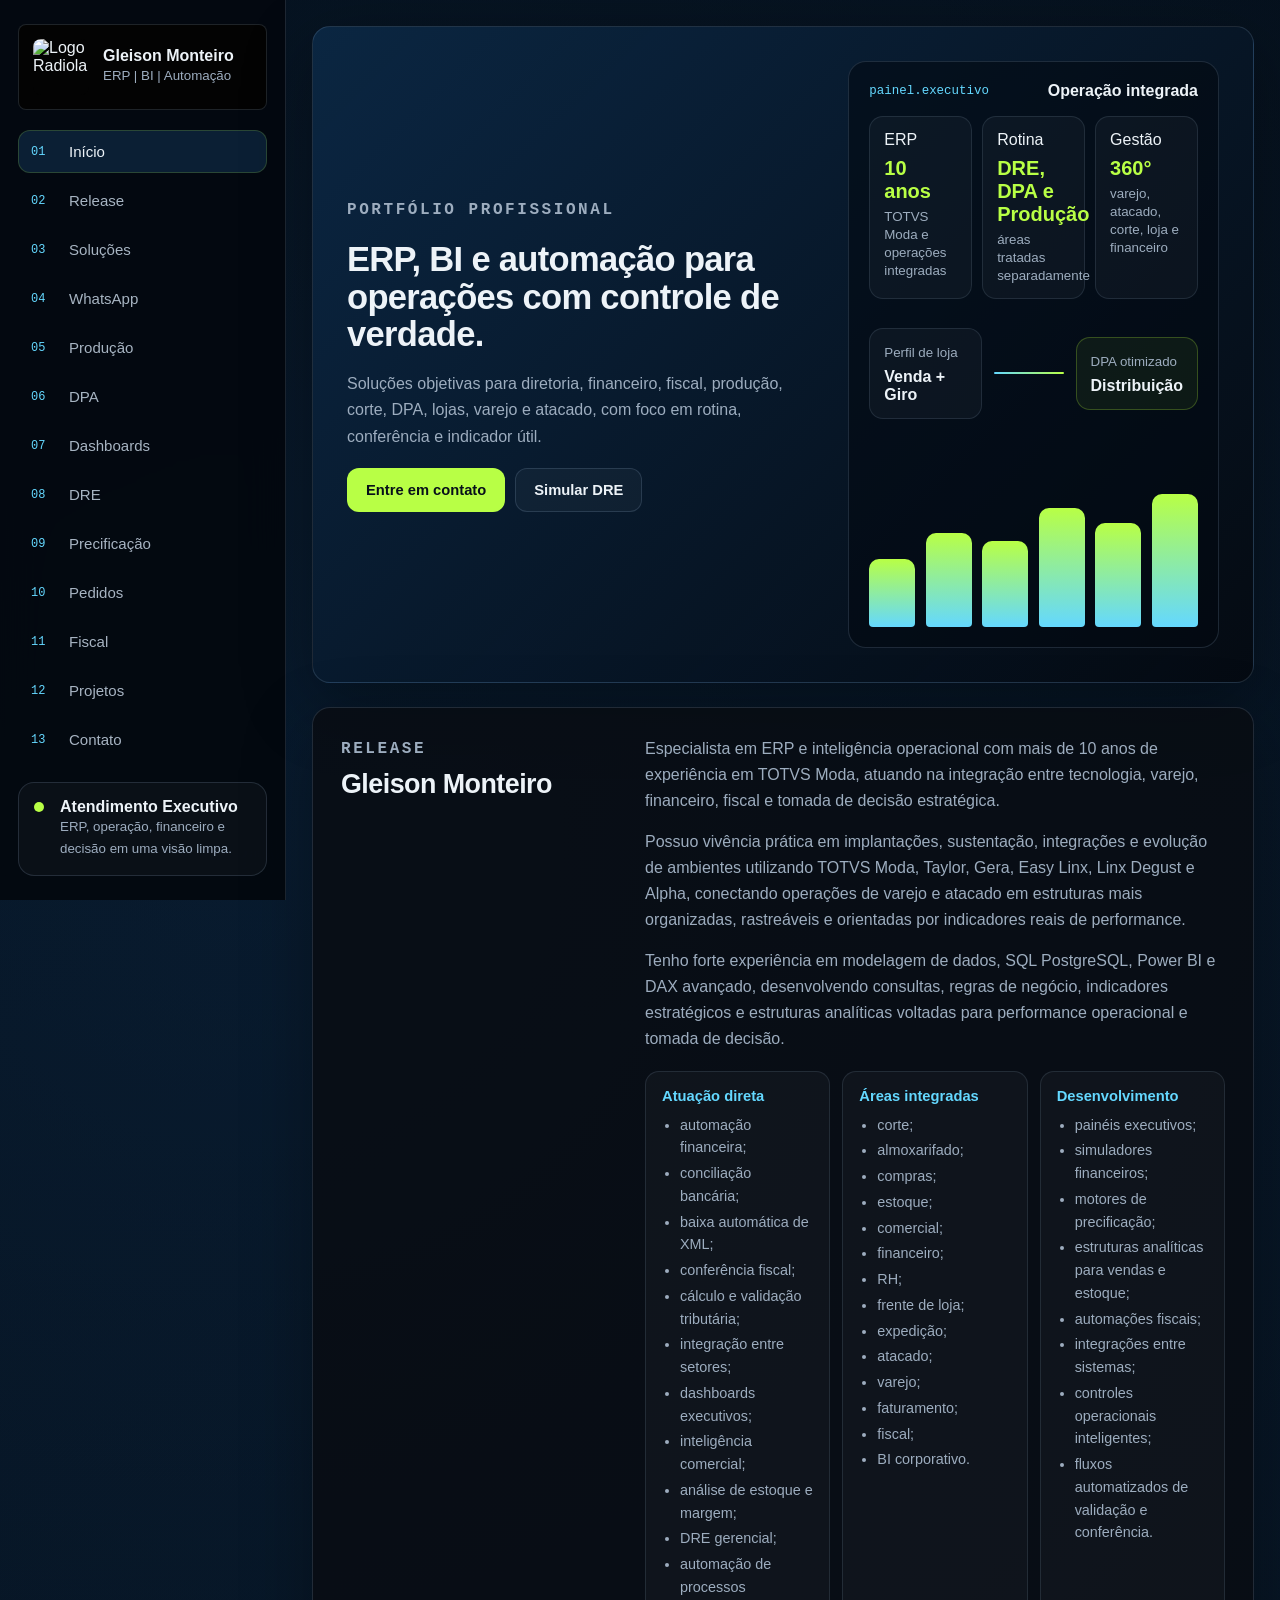
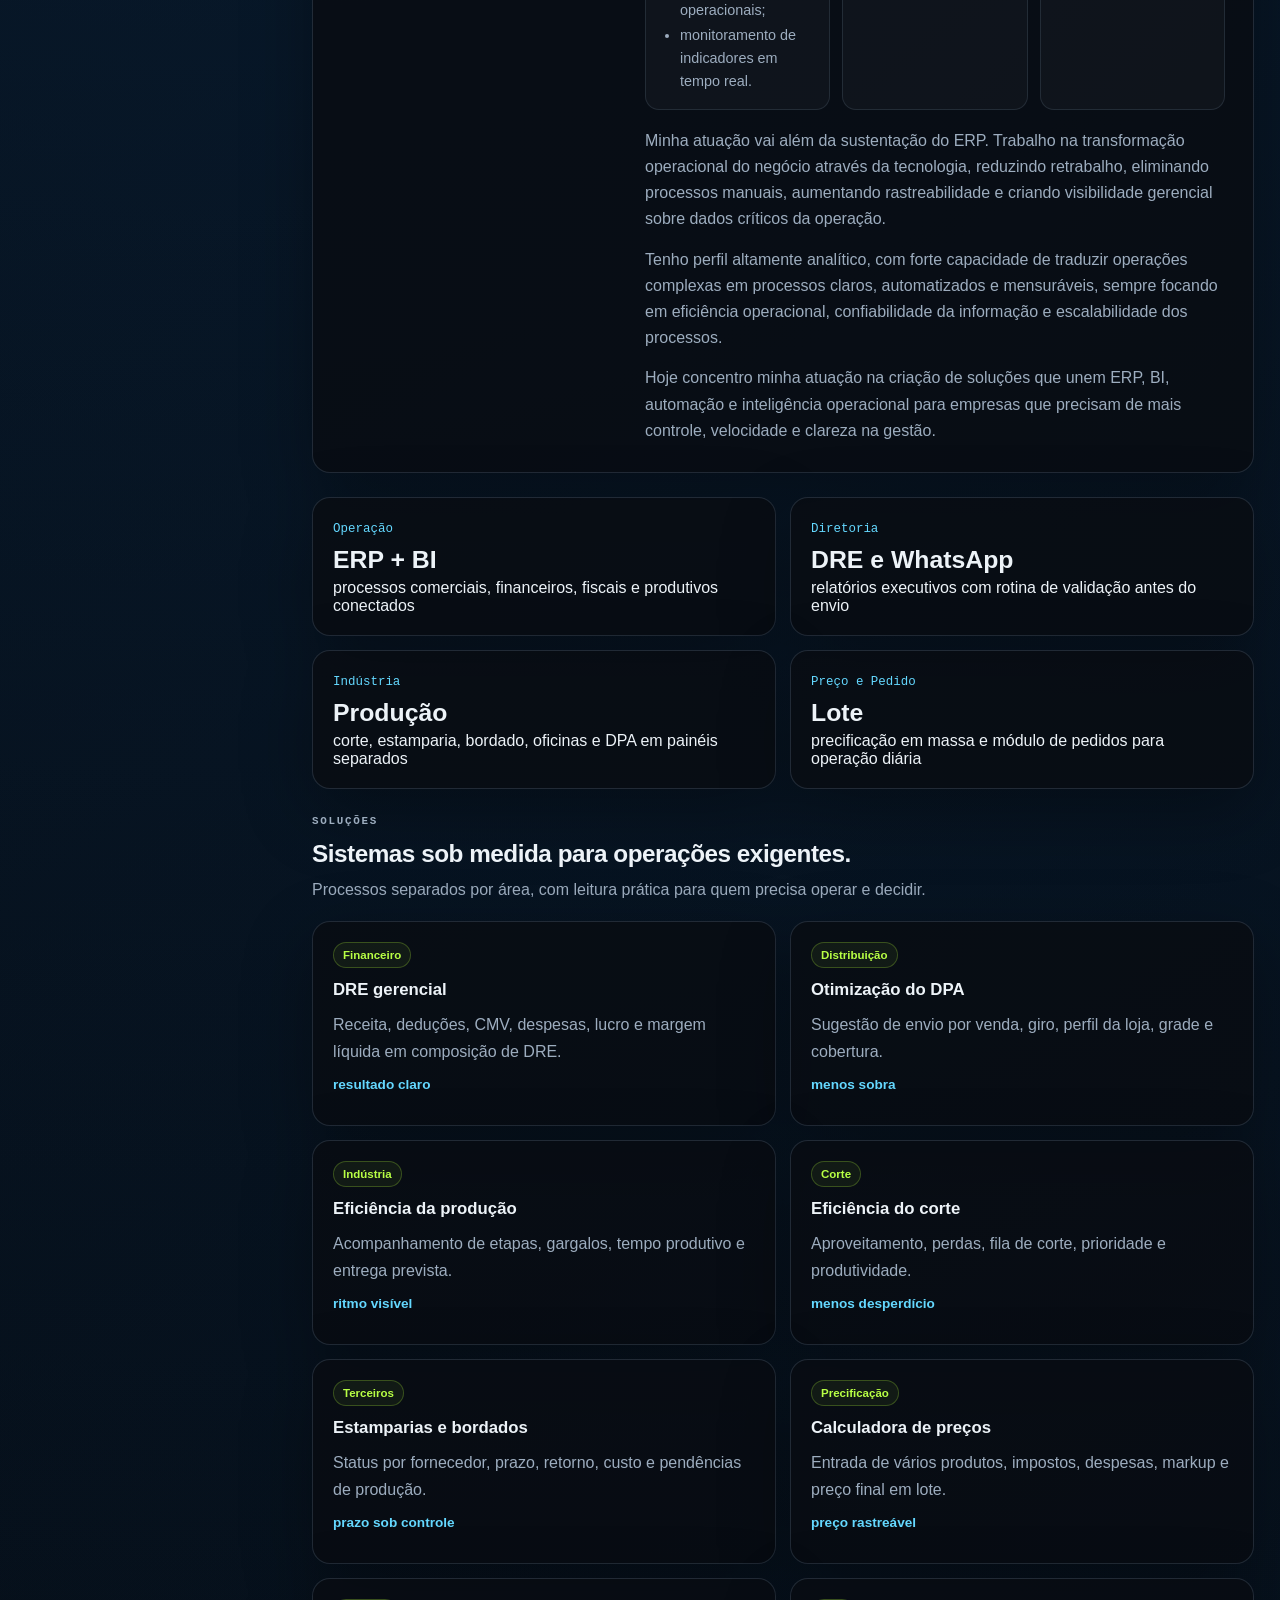
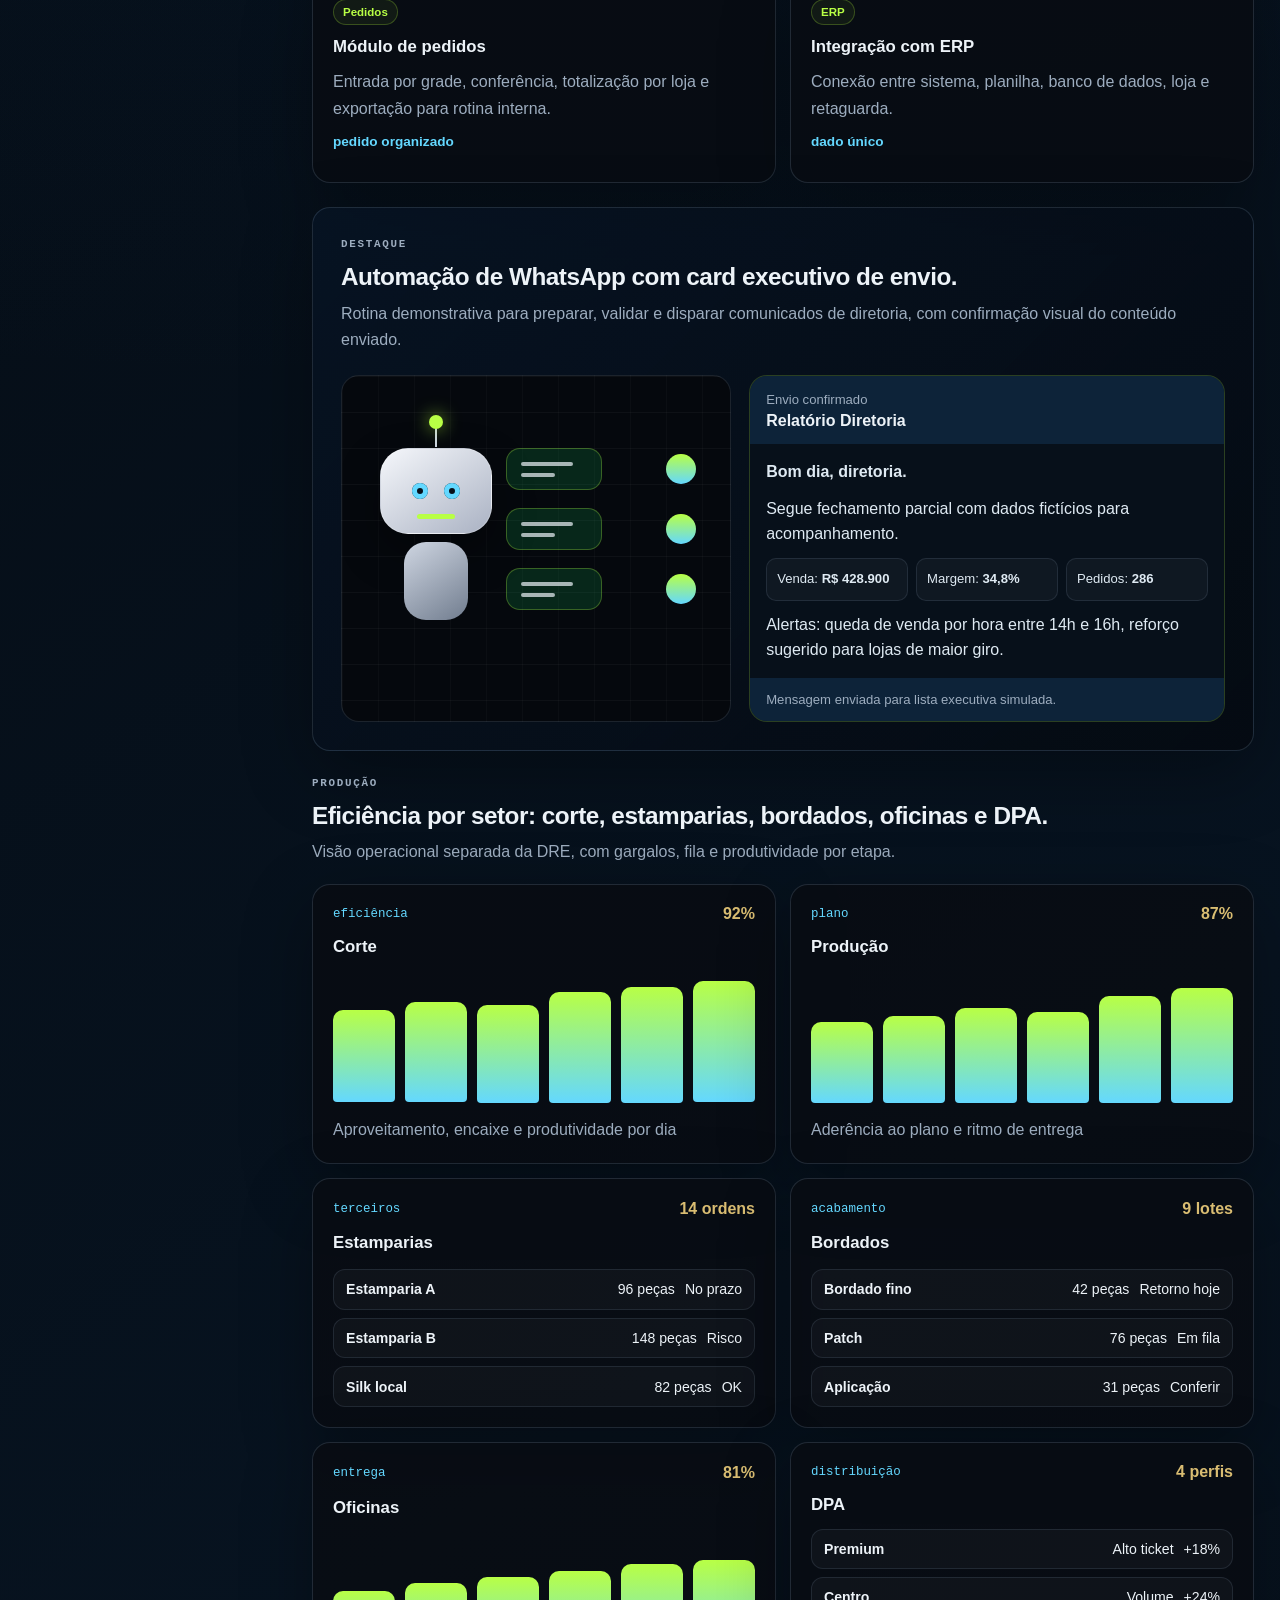
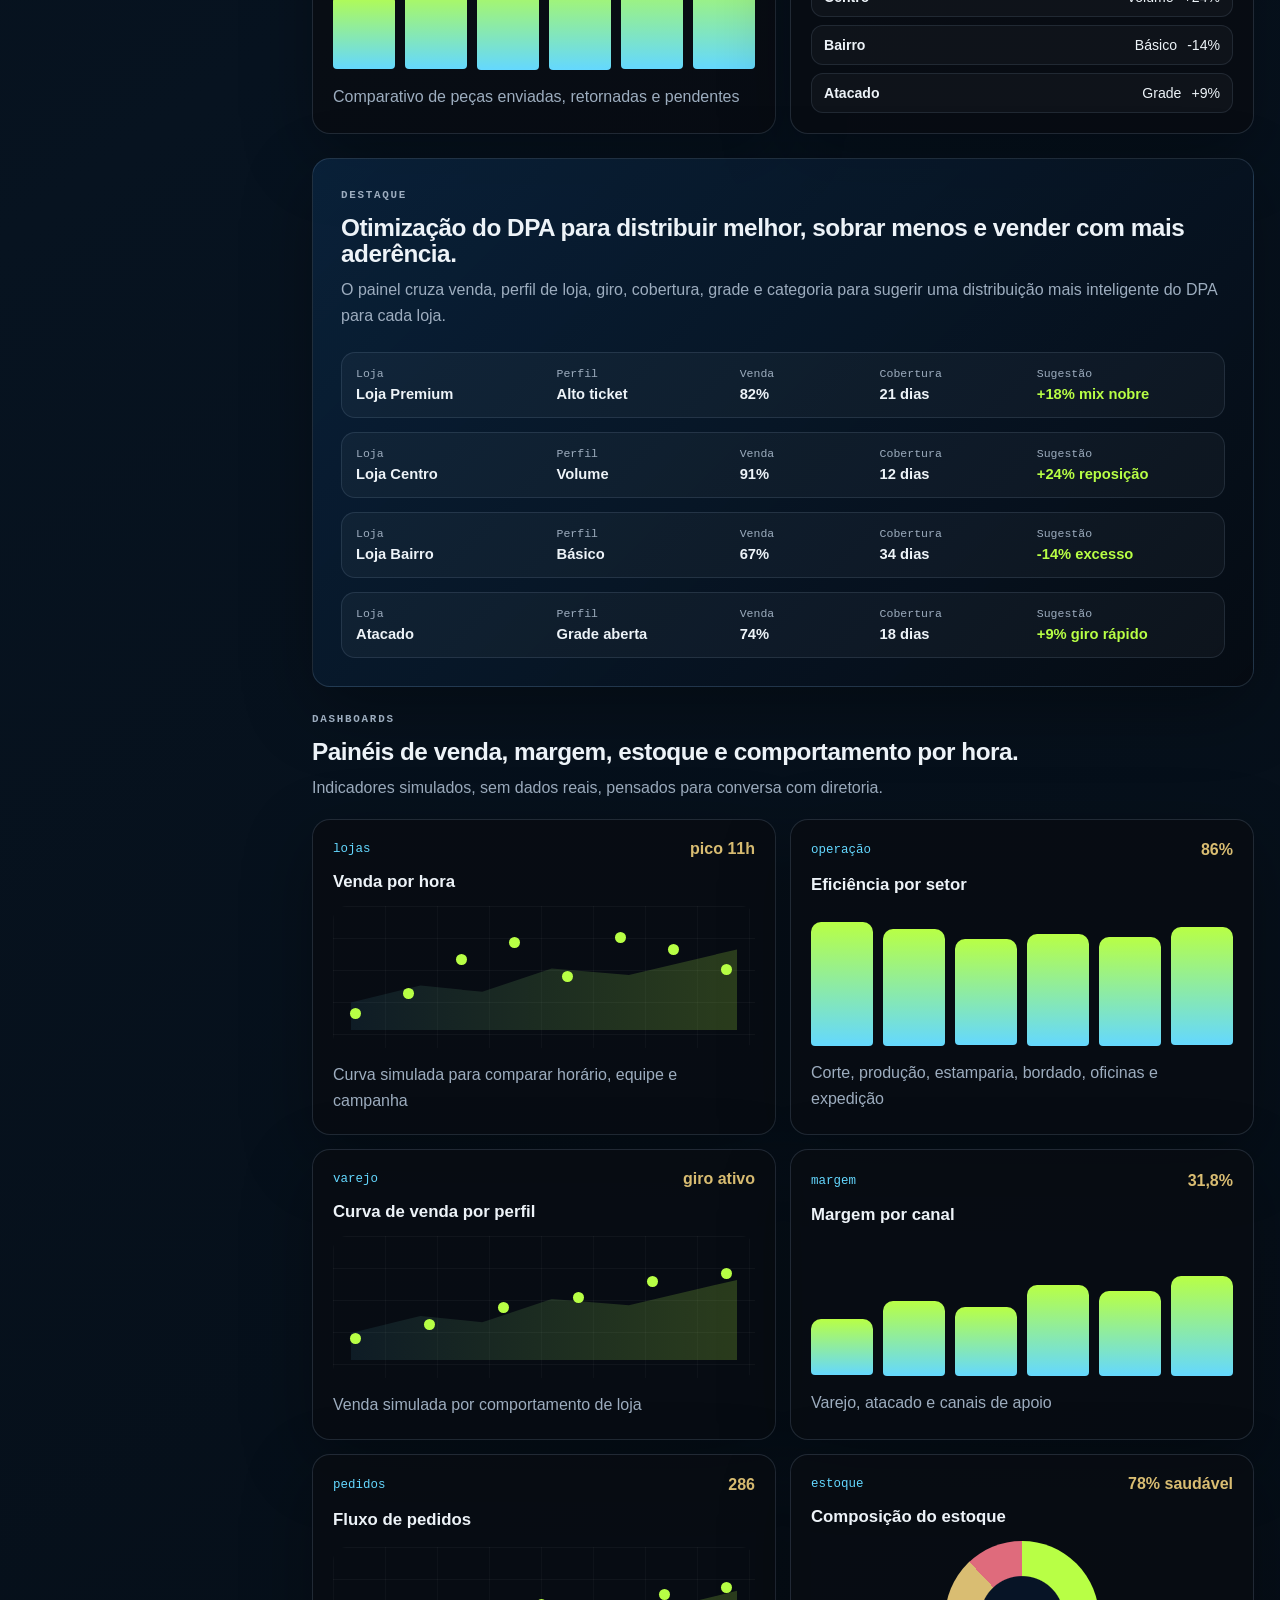
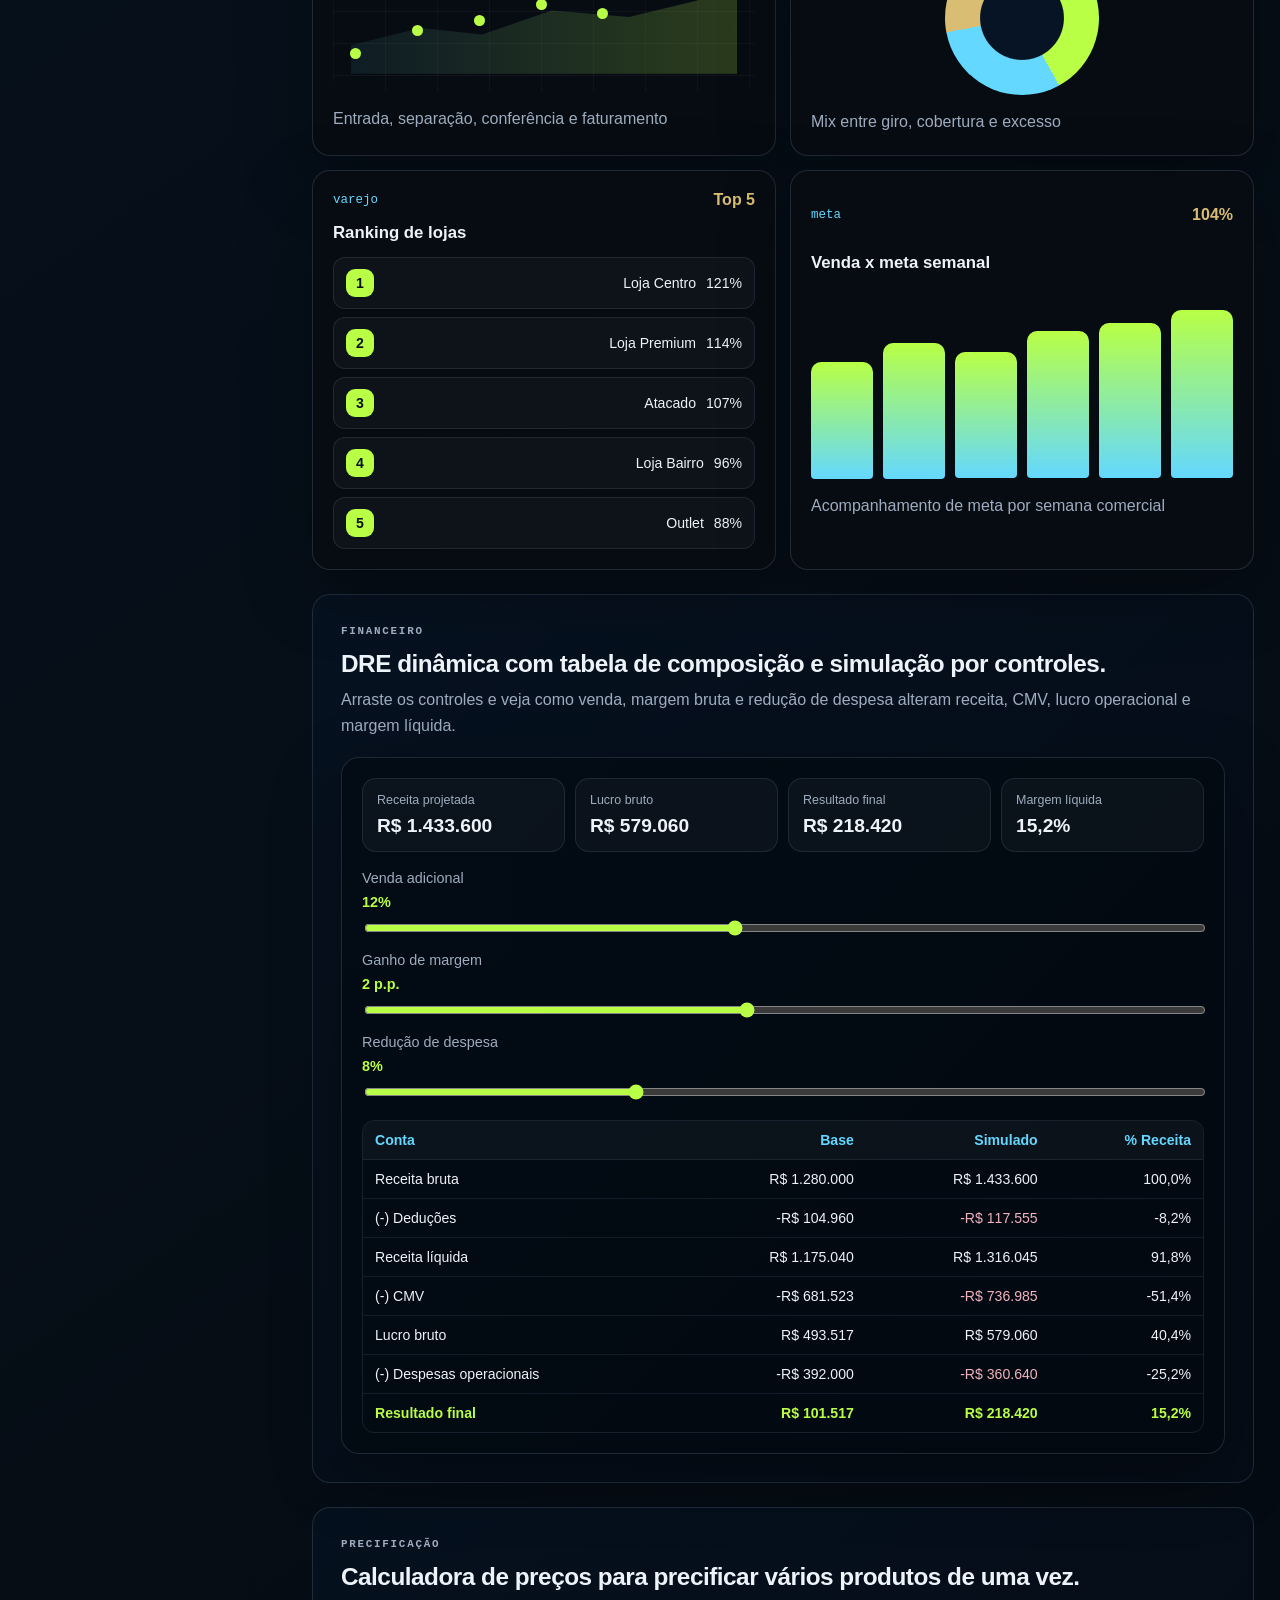
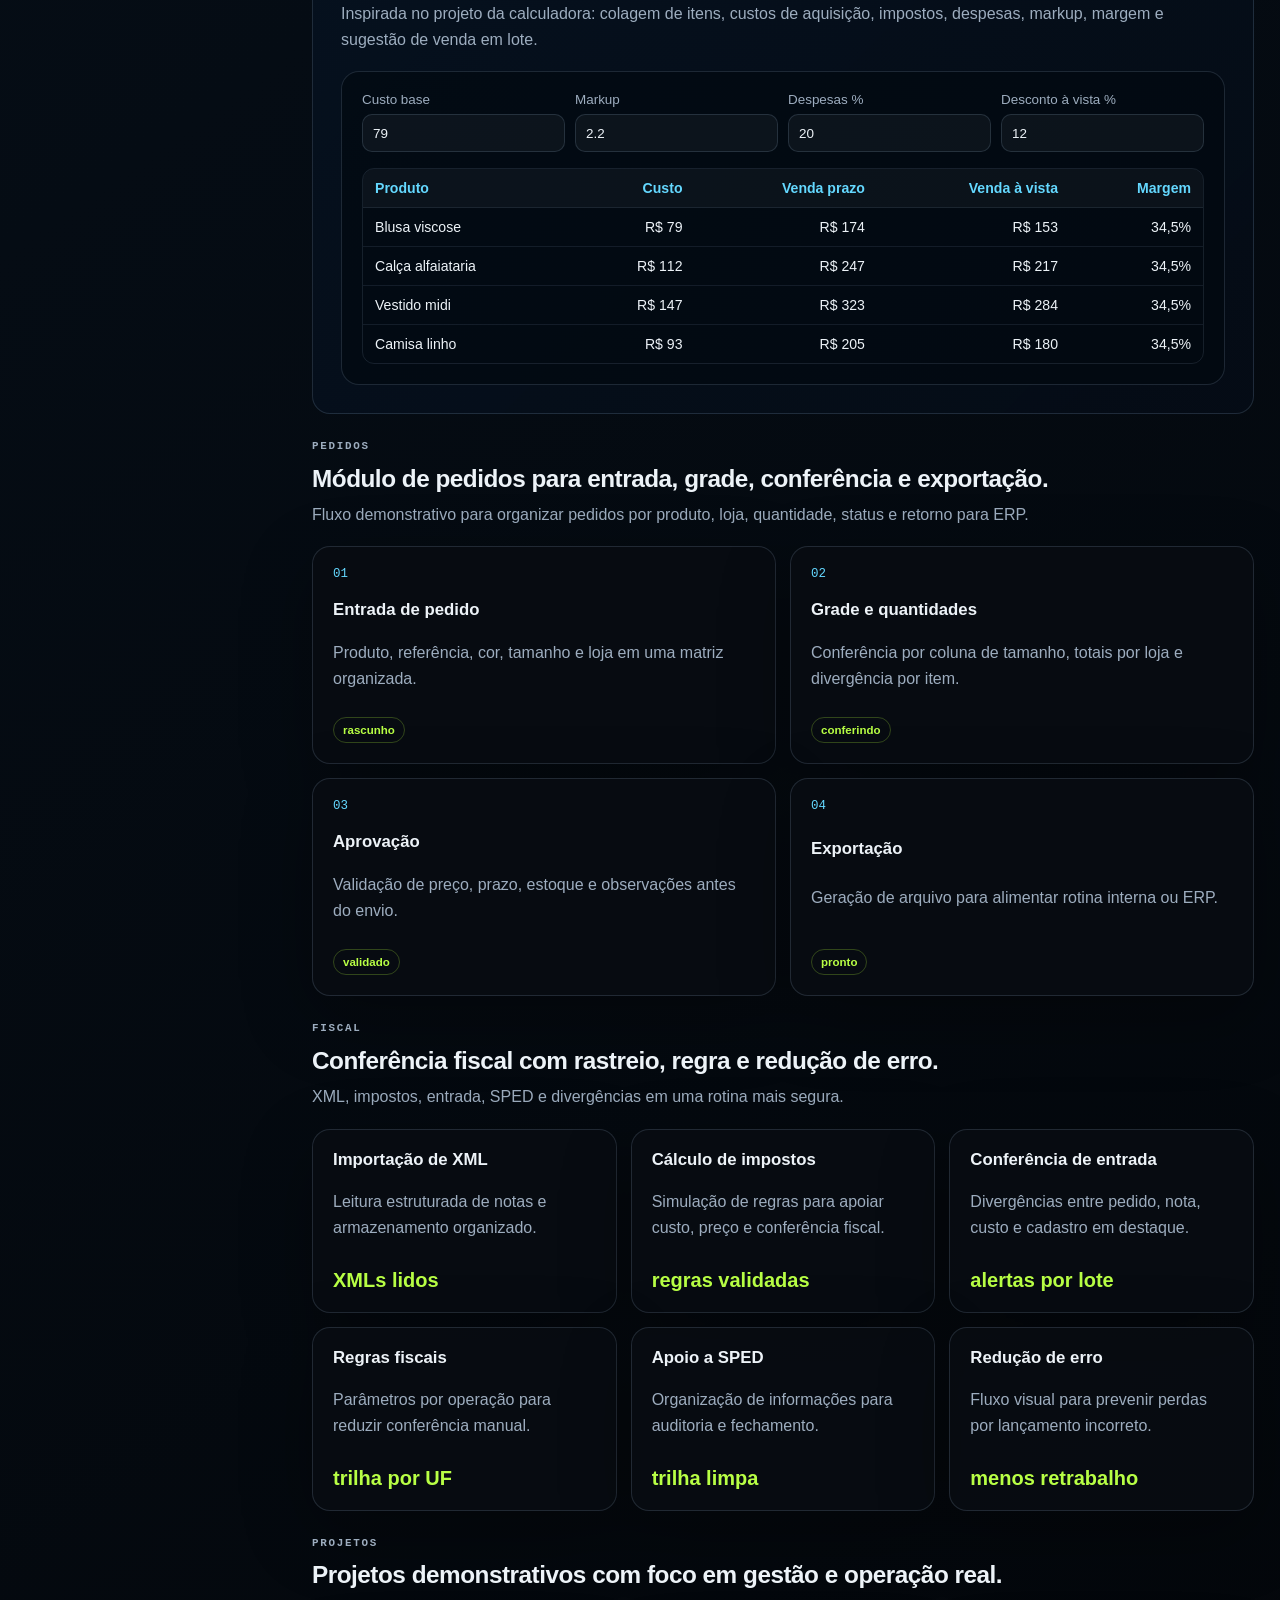
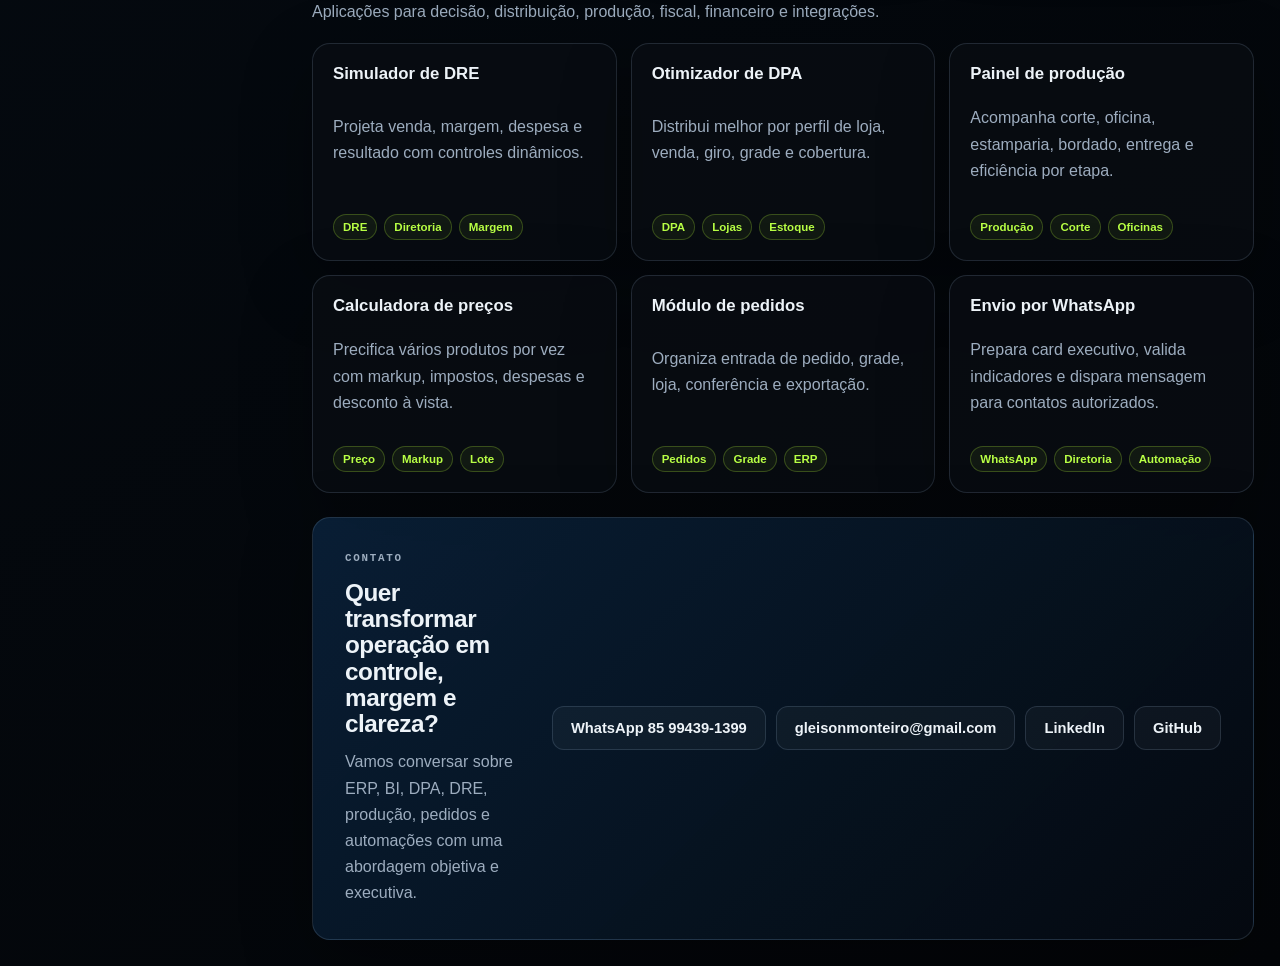
==== index.html @ 16cf8674 "Add files via upload" ====
<!DOCTYPE html>
<html lang="pt-BR">
<head>
  <meta charset="UTF-8">
  <meta name="viewport" content="width=device-width, initial-scale=1.0">
  <title>Gleison Monteiro | ERP, BI e Automação Executiva</title>
  <meta name="description" content="Portfólio profissional de Gleison Monteiro com ERP, BI, DRE, DPA, produção, financeiro, fiscal e automações.">
  <link rel="stylesheet" href="./styles.css">
</head>
<body>
  <div class="noise-layer" aria-hidden="true"></div>
  <div class="mobile-topbar">
    <span class="mobile-brand"><img src="./assets/logo-radiola.png" alt="Logo Radiola"><strong>Gleison Monteiro</strong></span>
    <button class="icon-button" type="button" data-menu-toggle aria-label="Abrir menu">Menu</button>
  </div>

  <div class="portfolio-shell">
    <aside class="sidebar" id="sidebar">
      <a class="brand" href="#inicio" aria-label="Voltar ao início">
        <img class="brand-logo" src="./assets/logo-radiola.png" alt="Logo Radiola">
        <span>
          <strong>Gleison Monteiro</strong>
          <small>ERP | BI | Automação</small>
        </span>
      </a>

      <nav class="side-nav" aria-label="Navegação principal">
        <a class="nav-link is-active" href="#inicio"><span>01</span>Início</a>
        <a class="nav-link" href="#release"><span>02</span>Release</a>
        <a class="nav-link" href="#solucoes"><span>03</span>Soluções</a>
        <a class="nav-link" href="#whatsapp"><span>04</span>WhatsApp</a>
        <a class="nav-link" href="#producao"><span>05</span>Produção</a>
        <a class="nav-link" href="#dpa"><span>06</span>DPA</a>
        <a class="nav-link" href="#dashboards"><span>07</span>Dashboards</a>
        <a class="nav-link" href="#financeiro"><span>08</span>DRE</a>
        <a class="nav-link" href="#precificacao"><span>09</span>Precificação</a>
        <a class="nav-link" href="#pedidos"><span>10</span>Pedidos</a>
        <a class="nav-link" href="#fiscal"><span>11</span>Fiscal</a>
        <a class="nav-link" href="#projetos"><span>12</span>Projetos</a>
        <a class="nav-link" href="#contato"><span>13</span>Contato</a>
      </nav>

      <div class="sidebar-status">
        <span class="pulse-dot"></span>
        <div>
          <strong>Atendimento Executivo</strong>
          <small>ERP, operação, financeiro e decisão em uma visão limpa.</small>
        </div>
      </div>
    </aside>

    <main class="main-content">
      <section id="inicio" class="hero-section section-panel">
        <div class="hero-copy reveal">
          <p class="eyebrow">Portfólio profissional</p>
          <h1>ERP, BI e automação para operações com controle de verdade.</h1>
          <p>
            Soluções objetivas para diretoria, financeiro, fiscal, produção, corte, DPA,
            lojas, varejo e atacado, com foco em rotina, conferência e indicador útil.
          </p>
          <div class="button-row">
            <a class="primary-button" data-contact-link="whatsapp" href="#">Entre em contato</a>
            <a class="secondary-button" href="#financeiro">Simular DRE</a>
          </div>
        </div>

        <div class="hero-dashboard reveal" aria-label="Painel demonstrativo executivo">
          <div class="dashboard-top">
            <span>painel.executivo</span>
            <strong>Operação integrada</strong>
          </div>
          <div class="hero-kpis" id="heroKpis"></div>
          <div class="allocation-visual">
            <div class="allocation-card">
              <small>Perfil de loja</small>
              <strong>Venda + Giro</strong>
            </div>
            <div class="allocation-line"></div>
            <div class="allocation-card accent">
              <small>DPA otimizado</small>
              <strong>Distribuição</strong>
            </div>
          </div>
          <div class="hero-chart refined">
            <span style="--h:38%"></span>
            <span style="--h:52%"></span>
            <span style="--h:48%"></span>
            <span style="--h:66%"></span>
            <span style="--h:58%"></span>
            <span style="--h:74%"></span>
          </div>
        </div>
      </section>

      <section id="release" class="release-section section-panel reveal">
        <div>
          <p class="eyebrow">Release</p>
          <h2>Gleison Monteiro</h2>
        </div>
        <div class="release-copy">
          <p>
            Especialista em ERP e inteligência operacional com mais de 10 anos de experiência em TOTVS Moda,
            atuando na integração entre tecnologia, varejo, financeiro, fiscal e tomada de decisão estratégica.
          </p>
          <p>
            Possuo vivência prática em implantações, sustentação, integrações e evolução de ambientes utilizando
            TOTVS Moda, Taylor, Gera, Easy Linx, Linx Degust e Alpha, conectando operações de varejo e atacado em
            estruturas mais organizadas, rastreáveis e orientadas por indicadores reais de performance.
          </p>
          <p>
            Tenho forte experiência em modelagem de dados, SQL PostgreSQL, Power BI e DAX avançado, desenvolvendo
            consultas, regras de negócio, indicadores estratégicos e estruturas analíticas voltadas para performance
            operacional e tomada de decisão.
          </p>
          <div class="release-columns">
            <div>
              <h3>Atuação direta</h3>
              <ul>
                <li>automação financeira;</li>
                <li>conciliação bancária;</li>
                <li>baixa automática de XML;</li>
                <li>conferência fiscal;</li>
                <li>cálculo e validação tributária;</li>
                <li>integração entre setores;</li>
                <li>dashboards executivos;</li>
                <li>inteligência comercial;</li>
                <li>análise de estoque e margem;</li>
                <li>DRE gerencial;</li>
                <li>automação de processos operacionais;</li>
                <li>monitoramento de indicadores em tempo real.</li>
              </ul>
            </div>
            <div>
              <h3>Áreas integradas</h3>
              <ul>
                <li>corte;</li>
                <li>almoxarifado;</li>
                <li>compras;</li>
                <li>estoque;</li>
                <li>comercial;</li>
                <li>financeiro;</li>
                <li>RH;</li>
                <li>frente de loja;</li>
                <li>expedição;</li>
                <li>atacado;</li>
                <li>varejo;</li>
                <li>faturamento;</li>
                <li>fiscal;</li>
                <li>BI corporativo.</li>
              </ul>
            </div>
            <div>
              <h3>Desenvolvimento</h3>
              <ul>
                <li>painéis executivos;</li>
                <li>simuladores financeiros;</li>
                <li>motores de precificação;</li>
                <li>estruturas analíticas para vendas e estoque;</li>
                <li>automações fiscais;</li>
                <li>integrações entre sistemas;</li>
                <li>controles operacionais inteligentes;</li>
                <li>fluxos automatizados de validação e conferência.</li>
              </ul>
            </div>
          </div>
          <p>
            Minha atuação vai além da sustentação do ERP. Trabalho na transformação operacional do negócio através da
            tecnologia, reduzindo retrabalho, eliminando processos manuais, aumentando rastreabilidade e criando
            visibilidade gerencial sobre dados críticos da operação.
          </p>
          <p>
            Tenho perfil altamente analítico, com forte capacidade de traduzir operações complexas em processos claros,
            automatizados e mensuráveis, sempre focando em eficiência operacional, confiabilidade da informação e
            escalabilidade dos processos.
          </p>
          <p>
            Hoje concentro minha atuação na criação de soluções que unem ERP, BI, automação e inteligência operacional
            para empresas que precisam de mais controle, velocidade e clareza na gestão.
          </p>
        </div>
      </section>

      <section class="metric-strip" id="metricStrip"></section>

      <section id="solucoes" class="content-section">
        <div class="section-heading reveal">
          <p class="eyebrow">Soluções</p>
          <h2>Sistemas sob medida para operações exigentes.</h2>
          <p>Processos separados por área, com leitura prática para quem precisa operar e decidir.</p>
        </div>
        <div class="solution-grid" id="solutionGrid"></div>
      </section>

      <section id="whatsapp" class="whatsapp-section section-panel reveal">
        <div class="section-heading">
          <p class="eyebrow">Destaque</p>
          <h2>Automação de WhatsApp com card executivo de envio.</h2>
          <p>
            Rotina demonstrativa para preparar, validar e disparar comunicados de diretoria,
            com confirmação visual do conteúdo enviado.
          </p>
        </div>
        <div class="whatsapp-showcase">
          <div class="robot-gif" aria-label="Robô animado disparando mensagens para contatos">
            <div class="robot-core">
              <span class="robot-eye"></span>
              <span class="robot-eye"></span>
              <span class="robot-status"></span>
            </div>
            <div class="robot-body"></div>
            <div class="send-orbit orbit-a"></div>
            <div class="send-orbit orbit-b"></div>
            <div class="send-orbit orbit-c"></div>
            <div class="contact-dot dot-a"></div>
            <div class="contact-dot dot-b"></div>
            <div class="contact-dot dot-c"></div>
          </div>
          <article class="whatsapp-card">
            <div class="wa-card-head">
              <span>Envio confirmado</span>
              <strong>Relatório Diretoria</strong>
            </div>
            <div class="wa-card-body">
              <p><strong>Bom dia, diretoria.</strong></p>
              <p>Segue fechamento parcial com dados fictícios para acompanhamento.</p>
              <div class="wa-kpis">
                <span>Venda: <strong>R$ 428.900</strong></span>
                <span>Margem: <strong>34,8%</strong></span>
                <span>Pedidos: <strong>286</strong></span>
              </div>
              <p>Alertas: queda de venda por hora entre 14h e 16h, reforço sugerido para lojas de maior giro.</p>
            </div>
            <div class="wa-card-foot">Mensagem enviada para lista executiva simulada.</div>
          </article>
        </div>
      </section>

      <section id="producao" class="content-section">
        <div class="section-heading reveal">
          <p class="eyebrow">Produção</p>
          <h2>Eficiência por setor: corte, estamparias, bordados, oficinas e DPA.</h2>
          <p>Visão operacional separada da DRE, com gargalos, fila e produtividade por etapa.</p>
        </div>
        <div class="production-grid" id="productionGrid"></div>
      </section>

      <section id="dpa" class="dpa-section section-panel reveal">
        <div class="section-heading">
          <p class="eyebrow">Destaque</p>
          <h2>Otimização do DPA para distribuir melhor, sobrar menos e vender com mais aderência.</h2>
          <p>
            O painel cruza venda, perfil de loja, giro, cobertura, grade e categoria para sugerir
            uma distribuição mais inteligente do DPA para cada loja.
          </p>
        </div>
        <div class="dpa-board" id="dpaBoard"></div>
      </section>

      <section id="dashboards" class="content-section">
        <div class="section-heading reveal">
          <p class="eyebrow">Dashboards</p>
          <h2>Painéis de venda, margem, estoque e comportamento por hora.</h2>
          <p>Indicadores simulados, sem dados reais, pensados para conversa com diretoria.</p>
        </div>
        <div class="dashboard-grid" id="dashboardGrid"></div>
      </section>

      <section id="financeiro" class="content-section split-section">
        <div class="section-heading reveal">
          <p class="eyebrow">Financeiro</p>
          <h2>DRE dinâmica com tabela de composição e simulação por controles.</h2>
          <p>
            Arraste os controles e veja como venda, margem bruta e redução de despesa alteram
            receita, CMV, lucro operacional e margem líquida.
          </p>
        </div>
        <div class="dre-simulator reveal" id="dreSimulator">
          <div class="dre-results">
            <div><span>Receita projetada</span><strong id="dreRevenue">R$ 0</strong></div>
            <div><span>Lucro bruto</span><strong id="dreGross">R$ 0</strong></div>
            <div><span>Resultado final</span><strong id="dreProfit">R$ 0</strong></div>
            <div><span>Margem líquida</span><strong id="dreMargin">0%</strong></div>
          </div>
          <div class="dre-controls">
            <label>Venda adicional <strong id="salesLiftValue">0%</strong><input id="salesLift" type="range" min="-10" max="40" value="12"></label>
            <label>Ganho de margem <strong id="marginLiftValue">0 p.p.</strong><input id="marginLift" type="range" min="-3" max="8" value="2"></label>
            <label>Redução de despesa <strong id="expenseCutValue">0%</strong><input id="expenseCut" type="range" min="0" max="25" value="8"></label>
          </div>
          <div class="dre-table-wrap">
            <table class="dre-table" aria-label="Composição simulada da DRE">
              <thead>
                <tr>
                  <th>Conta</th>
                  <th>Base</th>
                  <th>Simulado</th>
                  <th>% Receita</th>
                </tr>
              </thead>
              <tbody id="dreTableBody"></tbody>
            </table>
          </div>
        </div>
      </section>

      <section id="precificacao" class="content-section split-section price-section">
        <div class="section-heading reveal">
          <p class="eyebrow">Precificação</p>
          <h2>Calculadora de preços para precificar vários produtos de uma vez.</h2>
          <p>
            Inspirada no projeto da calculadora: colagem de itens, custos de aquisição,
            impostos, despesas, markup, margem e sugestão de venda em lote.
          </p>
        </div>
        <div class="price-workbench reveal">
          <div class="price-controls">
            <label>Custo base <input id="priceCost" type="number" min="1" value="79"></label>
            <label>Markup <input id="priceMarkup" type="number" min="1" step="0.1" value="2.2"></label>
            <label>Despesas % <input id="priceExpense" type="number" min="0" value="20"></label>
            <label>Desconto à vista % <input id="priceDiscount" type="number" min="0" value="12"></label>
          </div>
          <div class="price-table-wrap">
            <table class="price-table" aria-label="Precificação simulada em lote">
              <thead><tr><th>Produto</th><th>Custo</th><th>Venda prazo</th><th>Venda à vista</th><th>Margem</th></tr></thead>
              <tbody id="priceTableBody"></tbody>
            </table>
          </div>
        </div>
      </section>

      <section id="pedidos" class="content-section">
        <div class="section-heading reveal">
          <p class="eyebrow">Pedidos</p>
          <h2>Módulo de pedidos para entrada, grade, conferência e exportação.</h2>
          <p>Fluxo demonstrativo para organizar pedidos por produto, loja, quantidade, status e retorno para ERP.</p>
        </div>
        <div class="orders-grid" id="ordersGrid"></div>
      </section>

      <section id="fiscal" class="content-section fiscal-section">
        <div class="section-heading reveal">
          <p class="eyebrow">Fiscal</p>
          <h2>Conferência fiscal com rastreio, regra e redução de erro.</h2>
          <p>XML, impostos, entrada, SPED e divergências em uma rotina mais segura.</p>
        </div>
        <div class="fiscal-grid" id="fiscalGrid"></div>
      </section>

      <section id="projetos" class="content-section">
        <div class="section-heading reveal">
          <p class="eyebrow">Projetos</p>
          <h2>Projetos demonstrativos com foco em gestão e operação real.</h2>
          <p>Aplicações para decisão, distribuição, produção, fiscal, financeiro e integrações.</p>
        </div>
        <div class="project-grid" id="projectGrid"></div>
      </section>

      <section id="contato" class="contact-section section-panel">
        <div class="contact-copy reveal">
          <p class="eyebrow">Contato</p>
          <h2>Quer transformar operação em controle, margem e clareza?</h2>
          <p>Vamos conversar sobre ERP, BI, DPA, DRE, produção, pedidos e automações com uma abordagem objetiva e executiva.</p>
        </div>
        <div class="contact-actions reveal" id="contactActions"></div>
      </section>
    </main>
  </div>

  <script src="./data.js"></script>
  <script src="./script.js"></script>
</body>
</html>
---- styles.css ----
:root {
  --bg: #05070a;
  --surface: rgba(9, 13, 18, 0.84);
  --surface-strong: rgba(12, 17, 22, 0.94);
  --navy: #07192d;
  --navy-soft: #0b2744;
  --line: rgba(170, 197, 230, 0.16);
  --line-strong: rgba(185, 255, 61, 0.28);
  --text: #edf3f8;
  --muted: #9dadbf;
  --lime: #b8ff45;
  --cyan: #64d8ff;
  --gold: #d9bd72;
  --danger: #df6b7c;
  --shadow: 0 22px 70px rgba(0, 0, 0, 0.32);
}

* { box-sizing: border-box; }

html { scroll-behavior: smooth; }

body {
  margin: 0;
  min-height: 100vh;
  color: var(--text);
  font-family: Inter, "Segoe UI", Arial, sans-serif;
  background:
    radial-gradient(circle at 20% 8%, rgba(17, 64, 112, 0.34), transparent 28%),
    linear-gradient(145deg, #030508 0%, #071320 44%, #030508 100%);
}

body.is-menu-open { overflow: hidden; }

a { color: inherit; text-decoration: none; }
button, input { font: inherit; }
p, h1, h2, h3, h4 { margin: 0; }

.noise-layer {
  position: fixed;
  inset: 0;
  z-index: -1;
  pointer-events: none;
  opacity: 0.42;
  background-image:
    linear-gradient(rgba(255, 255, 255, 0.025) 1px, transparent 1px),
    linear-gradient(90deg, rgba(255, 255, 255, 0.018) 1px, transparent 1px);
  background-size: 56px 56px;
  mask-image: linear-gradient(180deg, rgba(255,255,255,0.68), transparent 82%);
}

.mobile-topbar {
  display: none;
  position: sticky;
  top: 0;
  z-index: 60;
  align-items: center;
  justify-content: space-between;
  padding: 14px 18px;
  border-bottom: 1px solid var(--line);
  background: rgba(5, 7, 10, 0.92);
  backdrop-filter: blur(18px);
}

.mobile-brand {
  display: inline-flex;
  align-items: center;
  gap: 10px;
}

.mobile-brand img {
  width: 34px;
  height: 34px;
  object-fit: contain;
  border-radius: 9px;
}

.icon-button {
  min-width: 58px;
  height: 38px;
  border: 1px solid var(--line);
  border-radius: 10px;
  color: var(--text);
  background: rgba(255, 255, 255, 0.035);
}

.portfolio-shell {
  display: grid;
  grid-template-columns: 286px minmax(0, 1fr);
  min-height: 100vh;
}

.sidebar {
  position: sticky;
  top: 0;
  height: 100vh;
  padding: 24px 18px;
  display: flex;
  flex-direction: column;
  gap: 20px;
  border-right: 1px solid var(--line);
  background: rgba(4, 9, 16, 0.96);
  backdrop-filter: blur(20px);
}

.brand {
  display: grid;
  grid-template-columns: 56px minmax(0, 1fr);
  gap: 14px;
  align-items: center;
  padding: 14px;
  border: 1px solid var(--line);
  border-radius: 8px;
  background: #030303;
}

.brand-logo {
  width: 56px;
  height: 56px;
  object-fit: contain;
  border-radius: 8px;
  background: #030303;
}

.brand strong,
.brand small {
  display: block;
}

.brand small,
.sidebar-status small,
.section-heading p,
.hero-copy p,
.release-section p,
.contact-copy p,
.solution-card p,
.project-card p,
.order-card p,
.fiscal-card p,
.chart-footer,
.flow-step p {
  color: var(--muted);
  line-height: 1.64;
}

.side-nav {
  display: grid;
  gap: 6px;
}

.nav-link {
  display: grid;
  grid-template-columns: 38px minmax(0, 1fr);
  align-items: center;
  min-height: 43px;
  padding: 0 12px;
  border: 1px solid transparent;
  border-radius: 12px;
  color: #a7b4c2;
  font-size: 0.94rem;
  transition: 180ms ease;
}

.nav-link span,
.eyebrow,
.metric-card span,
.card-top span,
.dashboard-top span,
.console-header strong,
.console-line,
.dpa-row span {
  font-family: Consolas, "Courier New", monospace;
}

.nav-link span {
  color: var(--cyan);
  font-size: 0.75rem;
}

.nav-link:hover,
.nav-link.is-active {
  color: var(--text);
  border-color: rgba(185, 255, 61, 0.18);
  background: rgba(18, 50, 82, 0.56);
}

.sidebar-status {
  margin-top: auto;
  display: grid;
  grid-template-columns: 14px minmax(0, 1fr);
  gap: 12px;
  padding: 15px;
  border: 1px solid var(--line);
  border-radius: 16px;
  background: rgba(255, 255, 255, 0.03);
}

.pulse-dot {
  width: 10px;
  height: 10px;
  margin-top: 4px;
  border-radius: 50%;
  background: var(--lime);
  box-shadow: 0 0 0 0 rgba(185, 255, 61, 0.54);
  animation: pulse 1.9s infinite;
}

.main-content {
  width: min(100%, 1420px);
  padding: 26px;
  display: grid;
  gap: 24px;
}

.section-panel,
.metric-card,
.solution-card,
.dashboard-card,
.fiscal-card,
.project-card,
.dre-simulator,
.automation-stage {
  position: relative;
  overflow: hidden;
  border: 1px solid var(--line);
  border-radius: 18px;
  background: var(--surface);
  box-shadow: var(--shadow);
}

.hero-section {
  display: grid;
  grid-template-columns: minmax(0, 1fr) minmax(360px, 0.78fr);
  gap: 26px;
  align-items: stretch;
  min-height: 560px;
  padding: 34px;
  background:
    linear-gradient(135deg, rgba(11, 39, 68, 0.95), rgba(5, 10, 17, 0.92));
}

.hero-copy {
  display: grid;
  align-content: center;
  gap: 18px;
}

.eyebrow {
  color: var(--lime);
  text-transform: uppercase;
  letter-spacing: 0.16em;
  font-size: 0.68rem;
  font-weight: 800;
}

.hero-copy h1,
.section-heading h2,
.release-section h2,
.contact-copy h2 {
  line-height: 1.08;
  letter-spacing: -0.02em;
}

.hero-copy h1 {
  max-width: 780px;
  font-size: clamp(1.95rem, 2.7vw, 3.45rem);
  font-weight: 760;
}

.hero-copy p {
  max-width: 680px;
  font-size: 1rem;
}

.button-row,
.contact-actions {
  display: flex;
  flex-wrap: wrap;
  gap: 10px;
}

.primary-button,
.secondary-button,
.contact-button {
  display: inline-flex;
  align-items: center;
  justify-content: center;
  min-height: 44px;
  padding: 0 18px;
  border: 1px solid transparent;
  border-radius: 12px;
  font-size: 0.92rem;
  font-weight: 760;
  transition: 180ms ease;
}

.primary-button {
  color: #07101a;
  background: var(--lime);
}

.secondary-button,
.contact-button {
  color: var(--text);
  border-color: var(--line);
  background: rgba(255, 255, 255, 0.035);
}

.primary-button:hover,
.secondary-button:hover,
.contact-button:hover {
  transform: translateY(-2px);
  border-color: var(--line-strong);
}

.hero-dashboard {
  padding: 20px;
  display: grid;
  gap: 16px;
  align-content: stretch;
  border: 1px solid var(--line);
  border-radius: 18px;
  background: rgba(3, 9, 16, 0.56);
}

.dashboard-top,
.card-top,
.console-header {
  display: flex;
  align-items: center;
  justify-content: space-between;
  gap: 12px;
}

.dashboard-top span,
.card-top span,
.metric-card span {
  color: var(--cyan);
  font-size: 0.78rem;
}

.hero-kpis {
  display: grid;
  grid-template-columns: repeat(3, minmax(0, 1fr));
  gap: 10px;
}

.hero-kpi,
.allocation-card {
  padding: 14px;
  border: 1px solid rgba(170, 197, 230, 0.13);
  border-radius: 14px;
  background: rgba(255, 255, 255, 0.035);
}

.hero-kpi strong {
  display: block;
  margin: 8px 0 4px;
  color: var(--lime);
  font-size: 1.25rem;
}

.hero-kpi small,
.allocation-card small {
  color: var(--muted);
}

.allocation-visual {
  min-height: 116px;
  display: grid;
  grid-template-columns: 1fr 70px 1fr;
  align-items: center;
  gap: 12px;
}

.allocation-card strong {
  display: block;
  margin-top: 7px;
}

.allocation-card.accent {
  border-color: rgba(185, 255, 61, 0.24);
  background: rgba(185, 255, 61, 0.06);
}

.allocation-line {
  height: 2px;
  border-radius: 999px;
  background: linear-gradient(90deg, var(--cyan), var(--lime));
}

.hero-chart,
.bar-chart {
  display: grid;
  grid-template-columns: repeat(var(--count, 6), minmax(0, 1fr));
  gap: 10px;
  align-items: end;
}

.hero-chart {
  min-height: 180px;
}

.bar-chart {
  min-height: 132px;
}

.hero-chart span,
.bar-chart span {
  height: var(--h);
  min-height: 26px;
  border-radius: 10px 10px 4px 4px;
  background: linear-gradient(180deg, var(--lime), var(--cyan));
  transform-origin: bottom;
  animation: rise 700ms ease both;
}

.release-section {
  display: grid;
  grid-template-columns: 280px minmax(0, 1fr);
  gap: 24px;
  align-items: start;
  padding: 28px;
}

.release-section h2 {
  margin-top: 8px;
  font-size: clamp(1.5rem, 2.1vw, 2.25rem);
}

.release-section p {
  max-width: 920px;
  font-size: 1rem;
}

.release-copy {
  display: grid;
  gap: 14px;
}

.release-columns {
  display: grid;
  grid-template-columns: repeat(3, minmax(0, 1fr));
  gap: 12px;
  margin: 4px 0;
}

.release-columns > div {
  padding: 16px;
  border: 1px solid rgba(170, 197, 230, 0.13);
  border-radius: 14px;
  background: rgba(255, 255, 255, 0.032);
}

.release-columns h3 {
  margin: 0 0 10px;
  color: var(--cyan);
  font-size: 0.92rem;
}

.release-columns ul {
  margin: 0;
  padding-left: 18px;
  color: var(--muted);
  line-height: 1.58;
  font-size: 0.9rem;
}

.release-columns li + li {
  margin-top: 3px;
}

.metric-strip,
.solution-grid,
.dashboard-grid,
.production-grid,
.orders-grid,
.fiscal-grid,
.project-grid,
.dpa-board {
  display: grid;
  gap: 14px;
}

.metric-strip {
  grid-template-columns: repeat(4, minmax(0, 1fr));
}

.metric-card,
.solution-card,
.dashboard-card,
.production-card,
.fiscal-card,
.project-card,
.order-card {
  padding: 20px;
  transition: 180ms ease;
}

.metric-card:hover,
.solution-card:hover,
.dashboard-card:hover,
.production-card:hover,
.fiscal-card:hover,
.project-card:hover,
.order-card:hover {
  transform: translateY(-3px);
  border-color: rgba(185, 255, 61, 0.22);
  background: var(--surface-strong);
}

.metric-card strong {
  display: block;
  margin: 10px 0 5px;
  font-size: 1.55rem;
}

.content-section {
  display: grid;
  gap: 18px;
  scroll-margin-top: 30px;
}

.section-heading {
  display: grid;
  gap: 10px;
  max-width: 900px;
}

.section-heading h2,
.contact-copy h2 {
  font-size: clamp(1.38rem, 1.9vw, 2.15rem);
}

.solution-grid {
  grid-template-columns: repeat(4, minmax(0, 1fr));
}

.solution-card {
  min-height: 205px;
  display: grid;
  align-content: start;
  gap: 12px;
}

.solution-card h3,
.dashboard-card h3,
.production-card h3,
.order-card h3,
.project-card h3,
.fiscal-card h3 {
  font-size: 1.05rem;
}

.solution-tag,
.project-tag {
  width: fit-content;
  padding: 6px 9px;
  border: 1px solid rgba(185, 255, 61, 0.24);
  border-radius: 999px;
  color: var(--lime);
  background: rgba(185, 255, 61, 0.06);
  font-size: 0.72rem;
  font-weight: 760;
}

.solution-impact {
  margin-top: auto;
  color: var(--cyan);
  font-size: 0.85rem;
}

.dpa-section {
  padding: 28px;
  display: grid;
  grid-template-columns: minmax(0, 0.76fr) minmax(520px, 1.24fr);
  gap: 22px;
  align-items: center;
  background: linear-gradient(135deg, rgba(11, 39, 68, 0.7), rgba(5, 10, 17, 0.82));
}

.dpa-row {
  display: grid;
  grid-template-columns: 1.1fr 1fr 0.75fr 0.85fr 1fr;
  gap: 10px;
  align-items: center;
  padding: 14px;
  border: 1px solid rgba(170, 197, 230, 0.13);
  border-radius: 14px;
  background: rgba(255, 255, 255, 0.035);
}

.dpa-row span {
  display: block;
  margin-bottom: 5px;
  color: var(--muted);
  font-size: 0.72rem;
}

.dpa-row strong {
  font-size: 0.92rem;
}

.dpa-suggestion strong {
  color: var(--lime);
}

.dashboard-grid {
  grid-template-columns: repeat(12, minmax(0, 1fr));
}

.dashboard-card {
  min-height: 270px;
  display: grid;
  gap: 14px;
  grid-column: span 4;
}

.dashboard-card:nth-child(1),
.dashboard-card:nth-child(2),
.dashboard-card:nth-child(4) {
  grid-column: span 6;
}

.production-grid {
  grid-template-columns: repeat(3, minmax(0, 1fr));
}

.production-card {
  min-height: 250px;
  display: grid;
  gap: 14px;
  border: 1px solid var(--line);
  border-radius: 18px;
  background: var(--surface);
  box-shadow: var(--shadow);
}

.dashboard-value {
  color: var(--gold);
  font-size: 1rem;
}

.line-chart {
  position: relative;
  min-height: 142px;
  border-radius: 14px;
  overflow: hidden;
  background:
    linear-gradient(rgba(255,255,255,0.04) 1px, transparent 1px),
    linear-gradient(90deg, rgba(255,255,255,0.03) 1px, transparent 1px);
  background-size: 100% 32px, 52px 100%;
}

.line-chart::before {
  content: "";
  position: absolute;
  inset: 18px;
  background: linear-gradient(90deg, rgba(100,216,255,0.08), rgba(185,255,69,0.2));
  clip-path: polygon(0 74%, 18% 58%, 34% 64%, 52% 42%, 72% 48%, 100% 24%, 100% 100%, 0 100%);
}

.line-point {
  position: absolute;
  left: var(--x);
  top: var(--y);
  width: 11px;
  height: 11px;
  border-radius: 50%;
  background: var(--lime);
}

.matrix-table,
.ranking-list {
  display: grid;
  gap: 8px;
}

.matrix-row,
.ranking-row {
  display: grid;
  grid-template-columns: 1fr auto auto;
  gap: 10px;
  align-items: center;
  padding: 11px 12px;
  border: 1px solid rgba(170, 197, 230, 0.12);
  border-radius: 12px;
  background: rgba(255, 255, 255, 0.032);
  font-size: 0.88rem;
}

.ranking-row strong {
  width: 28px;
  height: 28px;
  display: grid;
  place-items: center;
  border-radius: 9px;
  color: #07101a;
  background: var(--lime);
}

.donut-chart {
  width: 154px;
  height: 154px;
  margin: auto;
  border-radius: 50%;
  background:
    radial-gradient(circle at center, #071426 0 38%, transparent 39%),
    conic-gradient(var(--lime) 0 42%, var(--cyan) 42% 72%, var(--gold) 72% 88%, var(--danger) 88% 100%);
}

.split-section {
  grid-template-columns: minmax(0, 0.76fr) minmax(460px, 1.24fr);
  align-items: center;
  padding: 28px;
  border: 1px solid var(--line);
  border-radius: 18px;
  background: linear-gradient(135deg, rgba(7, 20, 37, 0.62), rgba(5, 13, 24, 0.72));
}

.dre-simulator {
  display: grid;
  gap: 18px;
  padding: 20px;
  background: rgba(3, 9, 16, 0.62);
}

.dre-results {
  display: grid;
  grid-template-columns: repeat(4, minmax(0, 1fr));
  gap: 10px;
}

.dre-results div {
  padding: 14px;
  border: 1px solid rgba(170, 197, 230, 0.12);
  border-radius: 14px;
  background: rgba(255, 255, 255, 0.035);
}

.dre-results span {
  display: block;
  margin-bottom: 8px;
  color: var(--muted);
  font-size: 0.78rem;
}

.dre-results strong {
  font-size: 1.2rem;
}

.dre-controls {
  display: grid;
  gap: 14px;
}

.dre-controls label {
  display: grid;
  gap: 8px;
  color: var(--muted);
  font-size: 0.9rem;
}

.dre-controls label strong {
  color: var(--lime);
  font-size: 0.9rem;
}

input[type="range"] {
  width: 100%;
  accent-color: var(--lime);
}

.dre-table-wrap,
.price-table-wrap {
  overflow-x: auto;
  border: 1px solid rgba(170, 197, 230, 0.12);
  border-radius: 12px;
}

.dre-table,
.price-table {
  width: 100%;
  min-width: 620px;
  border-collapse: collapse;
}

.dre-table th,
.dre-table td,
.price-table th,
.price-table td {
  padding: 11px 12px;
  border-bottom: 1px solid rgba(170, 197, 230, 0.1);
  text-align: right;
  font-size: 0.88rem;
}

.dre-table th:first-child,
.dre-table td:first-child,
.price-table th:first-child,
.price-table td:first-child {
  text-align: left;
}

.dre-table th,
.price-table th {
  color: var(--cyan);
  background: rgba(255, 255, 255, 0.035);
}

.dre-table tr:last-child td,
.price-table tr:last-child td {
  border-bottom: 0;
}

.dre-table tr:last-child td {
  color: var(--lime);
  font-weight: 800;
}

.dre-table .is-negative td:nth-child(3) {
  color: #f2b3bd;
}

.whatsapp-section {
  padding: 28px;
  display: grid;
  grid-template-columns: minmax(0, 0.75fr) minmax(520px, 1.25fr);
  gap: 22px;
  align-items: center;
  background: linear-gradient(135deg, rgba(7, 20, 37, 0.72), rgba(5, 10, 17, 0.9));
}

.whatsapp-showcase {
  display: grid;
  grid-template-columns: minmax(220px, 0.82fr) minmax(280px, 1fr);
  gap: 18px;
  align-items: stretch;
}

.robot-gif {
  position: relative;
  min-height: 300px;
  border: 1px solid rgba(170, 197, 230, 0.14);
  border-radius: 18px;
  overflow: hidden;
  background:
    linear-gradient(rgba(255,255,255,0.035) 1px, transparent 1px),
    linear-gradient(90deg, rgba(255,255,255,0.025) 1px, transparent 1px),
    #05080d;
  background-size: 36px 36px;
}

.robot-core {
  position: absolute;
  left: 38px;
  top: 72px;
  width: 112px;
  height: 86px;
  display: flex;
  align-items: center;
  justify-content: center;
  gap: 16px;
  border: 1px solid rgba(255,255,255,0.22);
  border-radius: 28px;
  background: linear-gradient(145deg, #f5f7fb, #aab2c3);
  box-shadow: 0 18px 42px rgba(0,0,0,0.38);
  animation: robotFloat 2.4s ease-in-out infinite;
}

.robot-core::before {
  content: "";
  position: absolute;
  top: -26px;
  width: 2px;
  height: 24px;
  background: #cbd4df;
}

.robot-core::after {
  content: "";
  position: absolute;
  top: -34px;
  width: 14px;
  height: 14px;
  border-radius: 50%;
  background: var(--lime);
  box-shadow: 0 0 18px rgba(185, 255, 61, 0.72);
}

.robot-eye {
  width: 16px;
  height: 16px;
  border-radius: 50%;
  background: #07101a;
  box-shadow: inset 0 0 0 5px var(--cyan);
}

.robot-status {
  position: absolute;
  left: 50%;
  bottom: 14px;
  width: 38px;
  height: 5px;
  border-radius: 999px;
  transform: translateX(-50%);
  background: var(--lime);
}

.robot-body {
  position: absolute;
  left: 62px;
  top: 166px;
  width: 64px;
  height: 78px;
  border-radius: 22px;
  background: linear-gradient(145deg, #cfd6e2, #717d8f);
  animation: robotFloat 2.4s ease-in-out infinite;
}

.send-orbit {
  position: absolute;
  left: 164px;
  width: 96px;
  height: 42px;
  border-radius: 14px;
  border: 1px solid rgba(185, 255, 61, 0.28);
  background: rgba(21, 180, 92, 0.18);
  animation: sendCard 2.4s linear infinite;
}

.send-orbit::before,
.send-orbit::after {
  content: "";
  position: absolute;
  left: 14px;
  height: 4px;
  border-radius: 999px;
  background: rgba(237, 243, 248, 0.7);
}

.send-orbit::before { top: 13px; width: 52px; }
.send-orbit::after { top: 24px; width: 34px; }
.orbit-a { top: 72px; animation-delay: 0s; }
.orbit-b { top: 132px; animation-delay: 0.55s; }
.orbit-c { top: 192px; animation-delay: 1.1s; }

.contact-dot {
  position: absolute;
  right: 34px;
  width: 30px;
  height: 30px;
  border-radius: 50%;
  background: linear-gradient(180deg, var(--lime), var(--cyan));
  animation: receivePulse 2.4s ease infinite;
}

.dot-a { top: 78px; }
.dot-b { top: 138px; animation-delay: 0.55s; }
.dot-c { top: 198px; animation-delay: 1.1s; }

.whatsapp-card {
  display: grid;
  align-content: start;
  border: 1px solid rgba(185, 255, 61, 0.2);
  border-radius: 18px;
  overflow: hidden;
  background: #07101a;
}

.wa-card-head,
.wa-card-foot {
  padding: 14px 16px;
  background: rgba(18, 50, 82, 0.56);
}

.wa-card-head span,
.wa-card-foot {
  color: var(--muted);
  font-size: 0.82rem;
}

.wa-card-head strong {
  display: block;
  margin-top: 4px;
}

.wa-card-body {
  display: grid;
  gap: 12px;
  padding: 16px;
  color: #dfeaf3;
  line-height: 1.55;
}

.wa-kpis {
  display: grid;
  grid-template-columns: repeat(3, minmax(0, 1fr));
  gap: 8px;
}

.wa-kpis span {
  padding: 10px;
  border: 1px solid rgba(170, 197, 230, 0.12);
  border-radius: 10px;
  background: rgba(255,255,255,0.035);
  font-size: 0.82rem;
}

.price-workbench {
  display: grid;
  gap: 16px;
  padding: 20px;
  border: 1px solid var(--line);
  border-radius: 18px;
  background: rgba(3, 9, 16, 0.62);
}

.price-controls {
  display: grid;
  grid-template-columns: repeat(4, minmax(0, 1fr));
  gap: 10px;
}

.price-controls label {
  display: grid;
  gap: 7px;
  color: var(--muted);
  font-size: 0.84rem;
}

.price-controls input {
  min-height: 38px;
  width: 100%;
  border: 1px solid rgba(170, 197, 230, 0.16);
  border-radius: 10px;
  padding: 0 10px;
  color: var(--text);
  background: rgba(255, 255, 255, 0.045);
}

.orders-grid {
  grid-template-columns: repeat(4, minmax(0, 1fr));
}

.order-card {
  min-height: 218px;
  display: grid;
  gap: 13px;
  border: 1px solid var(--line);
  border-radius: 18px;
  background: var(--surface);
  box-shadow: var(--shadow);
}

.order-card strong {
  width: fit-content;
  margin-top: auto;
  padding: 6px 9px;
  border: 1px solid rgba(185, 255, 61, 0.24);
  border-radius: 999px;
  color: var(--lime);
  font-size: 0.72rem;
}

.order-index {
  color: var(--cyan);
  font-family: Consolas, "Courier New", monospace;
  font-size: 0.78rem;
}

.fiscal-grid {
  grid-template-columns: repeat(3, minmax(0, 1fr));
}

.fiscal-card {
  min-height: 184px;
  display: grid;
  gap: 10px;
}

.fiscal-stat {
  margin-top: auto;
  color: var(--lime);
  font-size: 1.25rem;
}

.project-grid {
  grid-template-columns: repeat(3, minmax(0, 1fr));
}

.project-card {
  min-height: 218px;
  display: grid;
  gap: 13px;
}

.tag-row {
  display: flex;
  flex-wrap: wrap;
  gap: 7px;
  margin-top: auto;
}

.contact-section {
  padding: 32px;
  display: grid;
  grid-template-columns: minmax(0, 1fr) auto;
  gap: 26px;
  align-items: center;
  background: linear-gradient(135deg, rgba(11, 39, 68, 0.72), rgba(5, 10, 17, 0.88));
}

.contact-copy {
  display: grid;
  gap: 12px;
}

.contact-actions {
  justify-content: flex-end;
}

.reveal {
  opacity: 0;
  transform: translateY(14px);
  transition: opacity 520ms ease, transform 520ms ease;
}

.reveal.is-visible {
  opacity: 1;
  transform: translateY(0);
}

@keyframes pulse {
  70% { box-shadow: 0 0 0 10px rgba(185, 255, 61, 0); }
  100% { box-shadow: 0 0 0 0 rgba(185, 255, 61, 0); }
}

@keyframes rise {
  from { transform: scaleY(0.2); opacity: 0; }
  to { transform: scaleY(1); opacity: 1; }
}

@keyframes robotFloat {
  0%, 100% { transform: translateY(0); }
  50% { transform: translateY(-8px); }
}

@keyframes sendCard {
  0% { transform: translateX(0) scale(0.92); opacity: 0; }
  15% { opacity: 1; }
  82% { opacity: 1; }
  100% { transform: translateX(210px) scale(1); opacity: 0; }
}

@keyframes receivePulse {
  0%, 58%, 100% { box-shadow: 0 0 0 0 rgba(185,255,61,0); }
  72% { box-shadow: 0 0 0 12px rgba(185,255,61,0.16); }
}

@media (prefers-reduced-motion: reduce) {
  *, *::before, *::after {
    animation-duration: 0.01ms !important;
    animation-iteration-count: 1 !important;
    scroll-behavior: auto !important;
    transition-duration: 0.01ms !important;
  }
}

@media (max-width: 1280px) {
  .solution-grid { grid-template-columns: repeat(2, minmax(0, 1fr)); }
  .metric-strip { grid-template-columns: repeat(2, minmax(0, 1fr)); }
  .production-grid,
  .orders-grid { grid-template-columns: repeat(2, minmax(0, 1fr)); }
  .dashboard-card,
  .dashboard-card:nth-child(1),
  .dashboard-card:nth-child(2),
  .dashboard-card:nth-child(4) { grid-column: span 6; }
  .dpa-section,
  .split-section,
  .whatsapp-section { grid-template-columns: 1fr; }
}

@media (max-width: 980px) {
  .mobile-topbar { display: flex; }

  .portfolio-shell { grid-template-columns: 1fr; }

  .sidebar {
    position: fixed;
    inset: 70px 16px auto;
    z-index: 70;
    height: auto;
    max-height: calc(100vh - 92px);
    overflow: auto;
    transform: translateY(-14px);
    opacity: 0;
    pointer-events: none;
    border: 1px solid var(--line);
    border-radius: 18px;
    transition: 180ms ease;
  }

  body.is-menu-open .sidebar {
    transform: translateY(0);
    opacity: 1;
    pointer-events: auto;
  }

  .main-content { padding: 18px; }

  .hero-section,
  .release-section,
  .contact-section {
    grid-template-columns: 1fr;
  }

  .release-columns {
    grid-template-columns: 1fr;
  }

  .hero-section {
    min-height: auto;
    padding: 24px;
  }

  .fiscal-grid,
  .production-grid,
  .orders-grid,
  .project-grid { grid-template-columns: repeat(2, minmax(0, 1fr)); }
}

@media (max-width: 720px) {
  .hero-copy h1 { font-size: 1.86rem; }
  .section-heading h2,
  .contact-copy h2 { font-size: 1.52rem; }

  .hero-kpis,
  .solution-grid,
  .metric-strip,
  .fiscal-grid,
  .production-grid,
  .orders-grid,
  .project-grid,
  .dre-results {
    grid-template-columns: 1fr;
  }

  .whatsapp-showcase,
  .wa-kpis,
  .price-controls {
    grid-template-columns: 1fr;
  }

  .dashboard-grid { grid-template-columns: 1fr; }

  .dashboard-card,
  .dashboard-card:nth-child(1),
  .dashboard-card:nth-child(2),
  .dashboard-card:nth-child(4) {
    grid-column: auto;
  }

  .dpa-row {
    grid-template-columns: 1fr;
  }

  .allocation-visual {
    grid-template-columns: 1fr;
  }

  .allocation-line {
    width: 2px;
    height: 28px;
    justify-self: center;
  }

  .button-row,
  .contact-actions {
    display: grid;
    grid-template-columns: 1fr;
  }

  .matrix-row,
  .ranking-row {
    grid-template-columns: 1fr;
  }
}
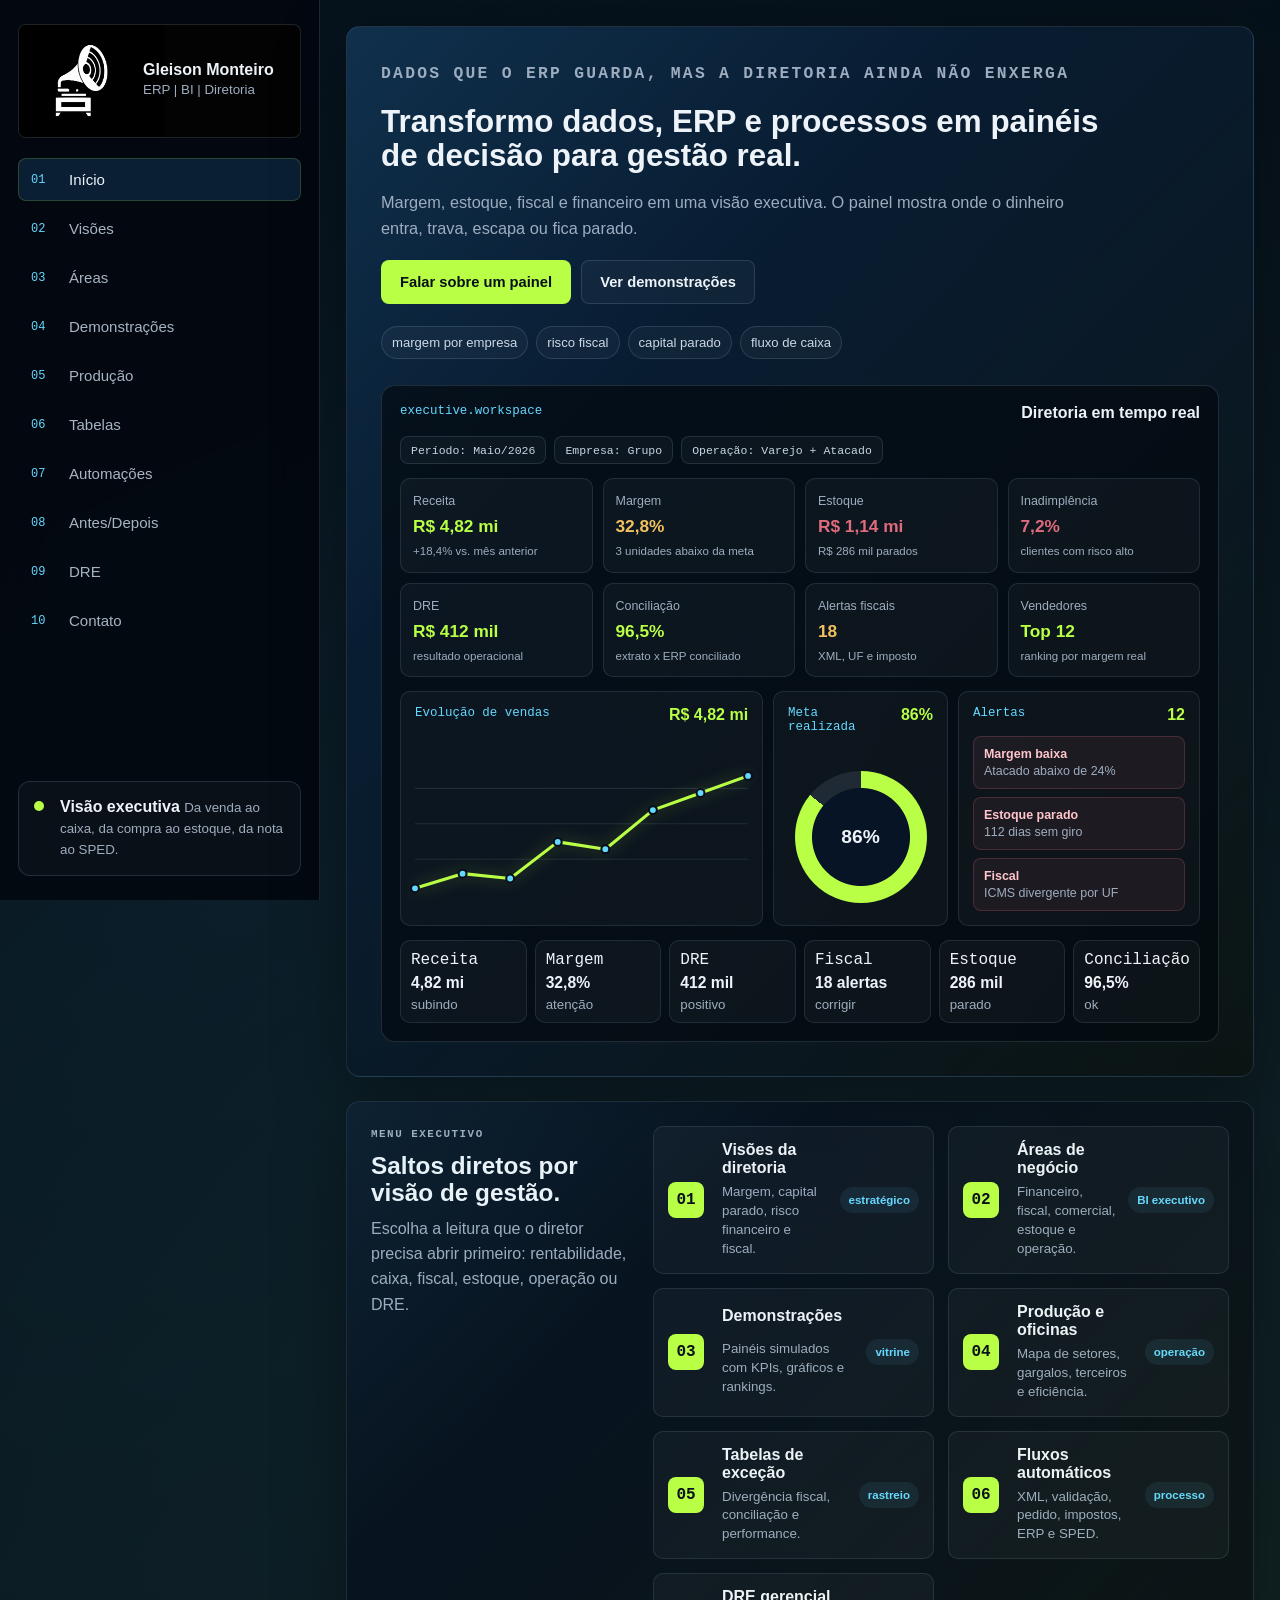
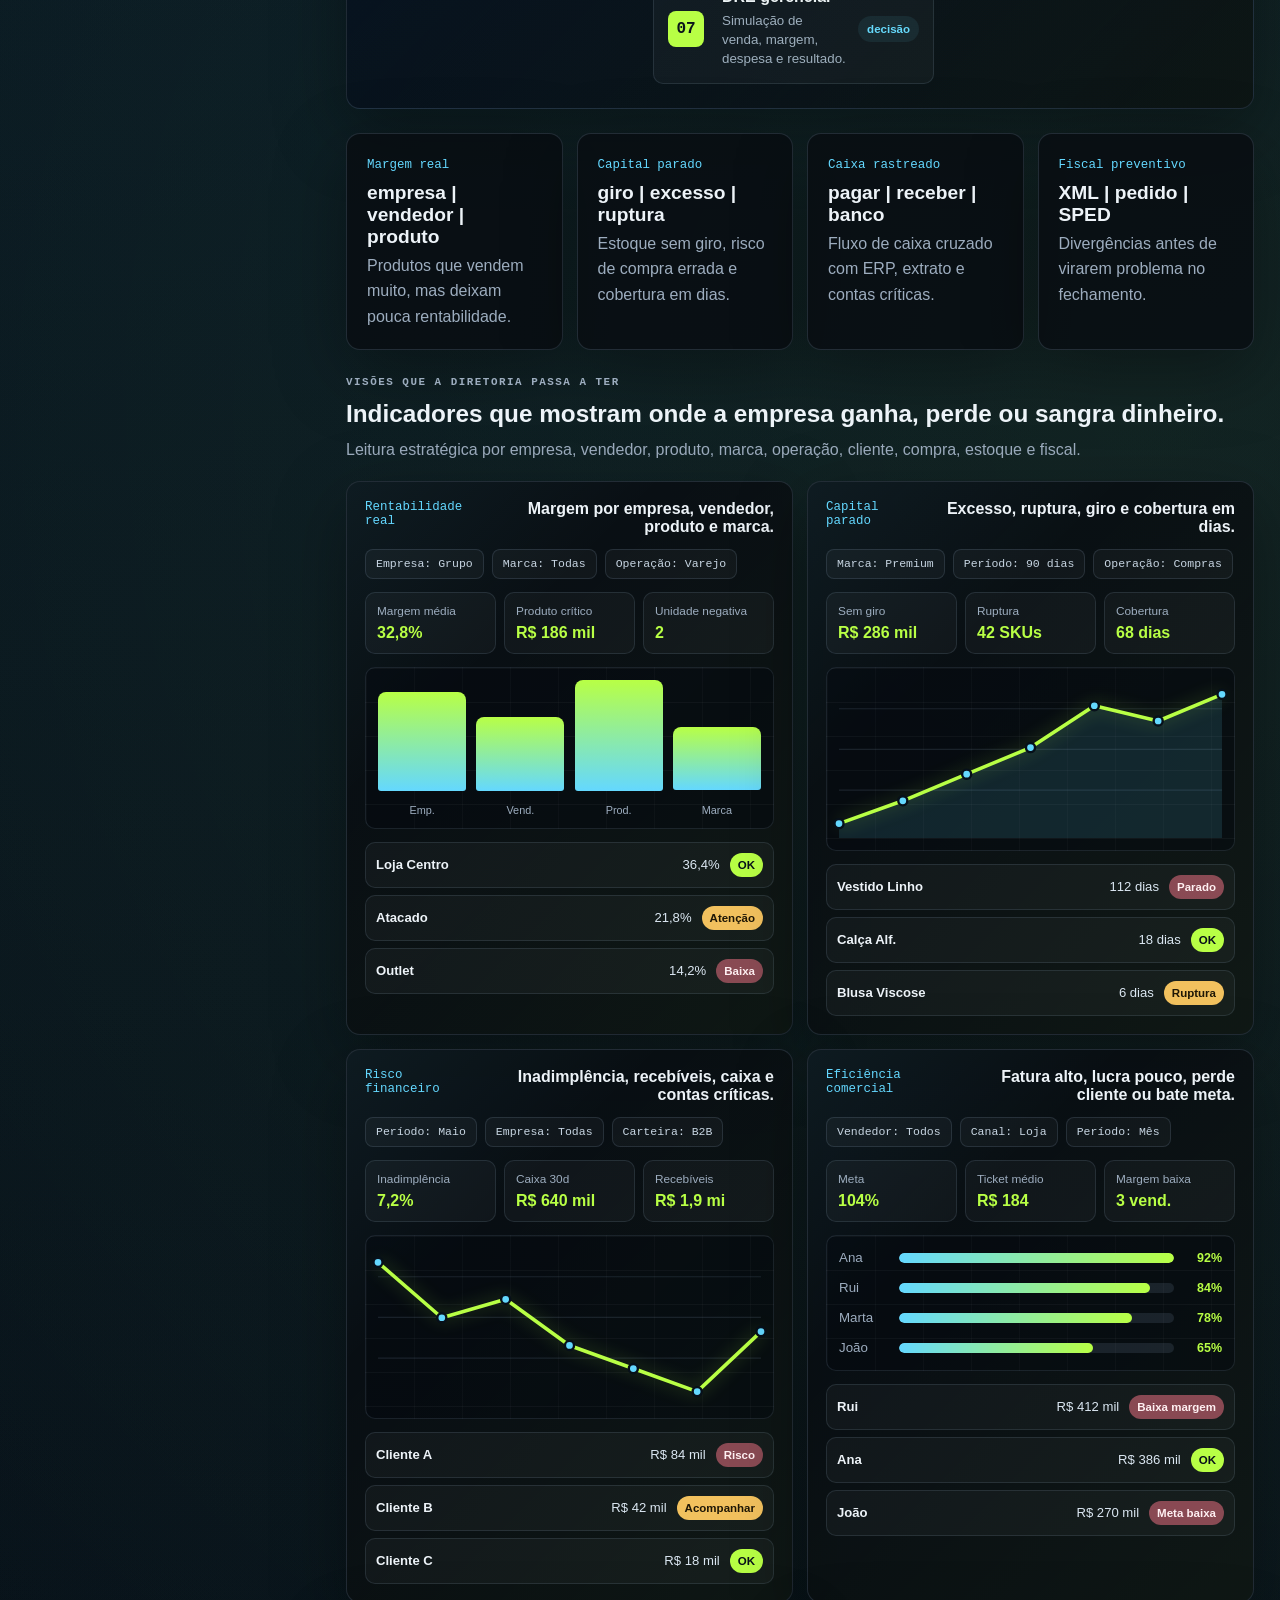
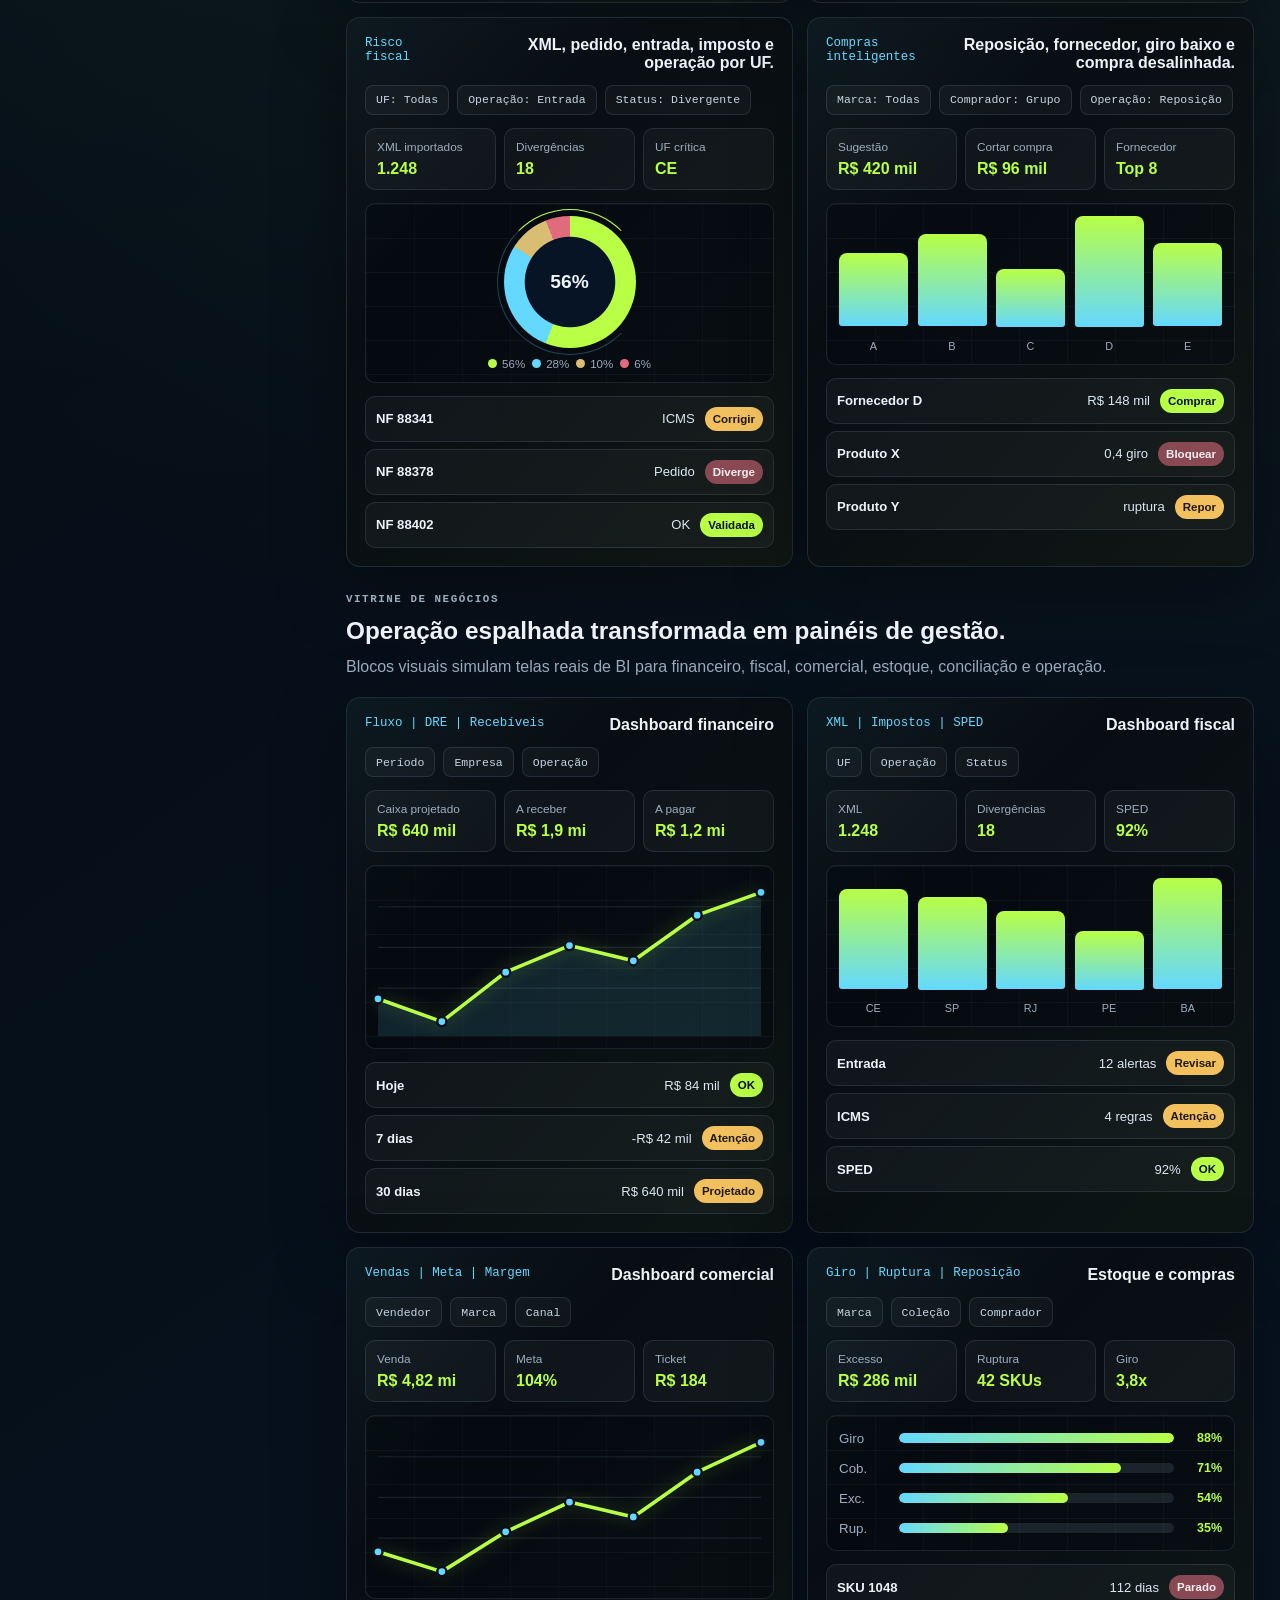
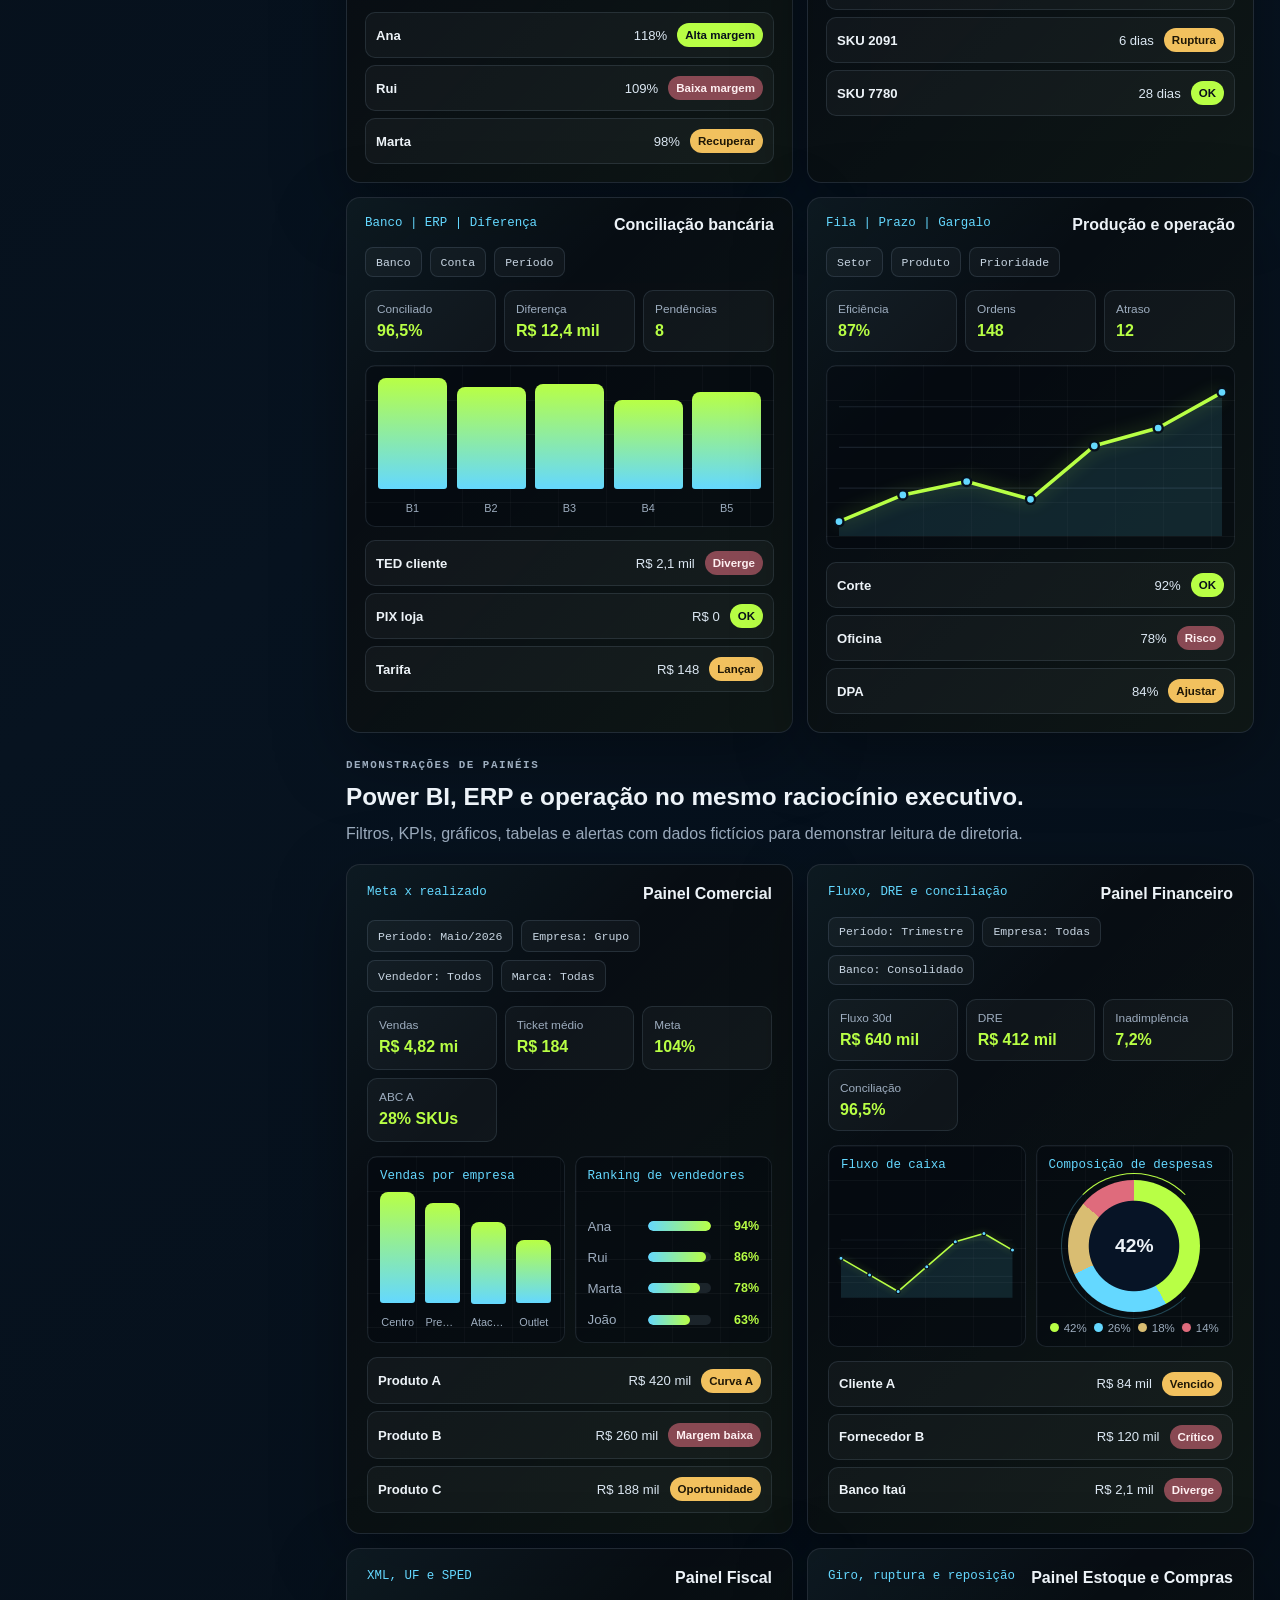
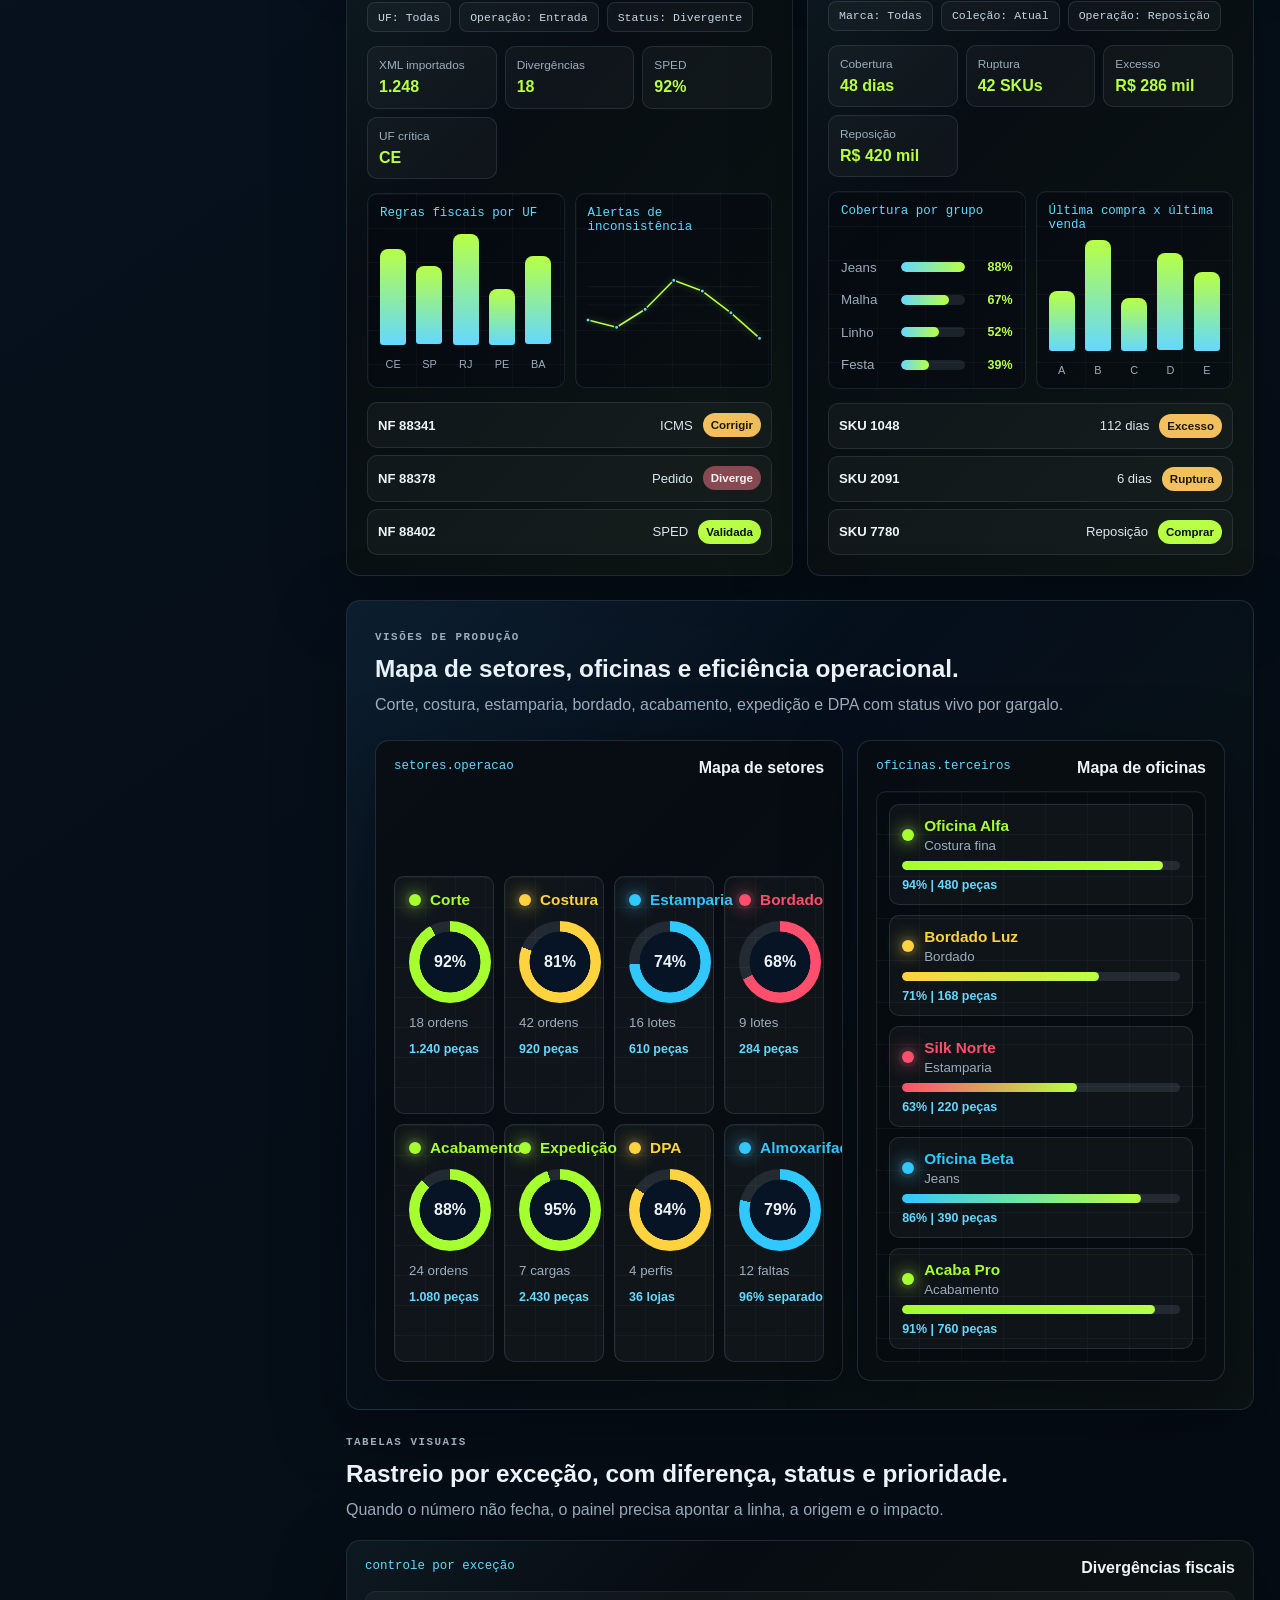
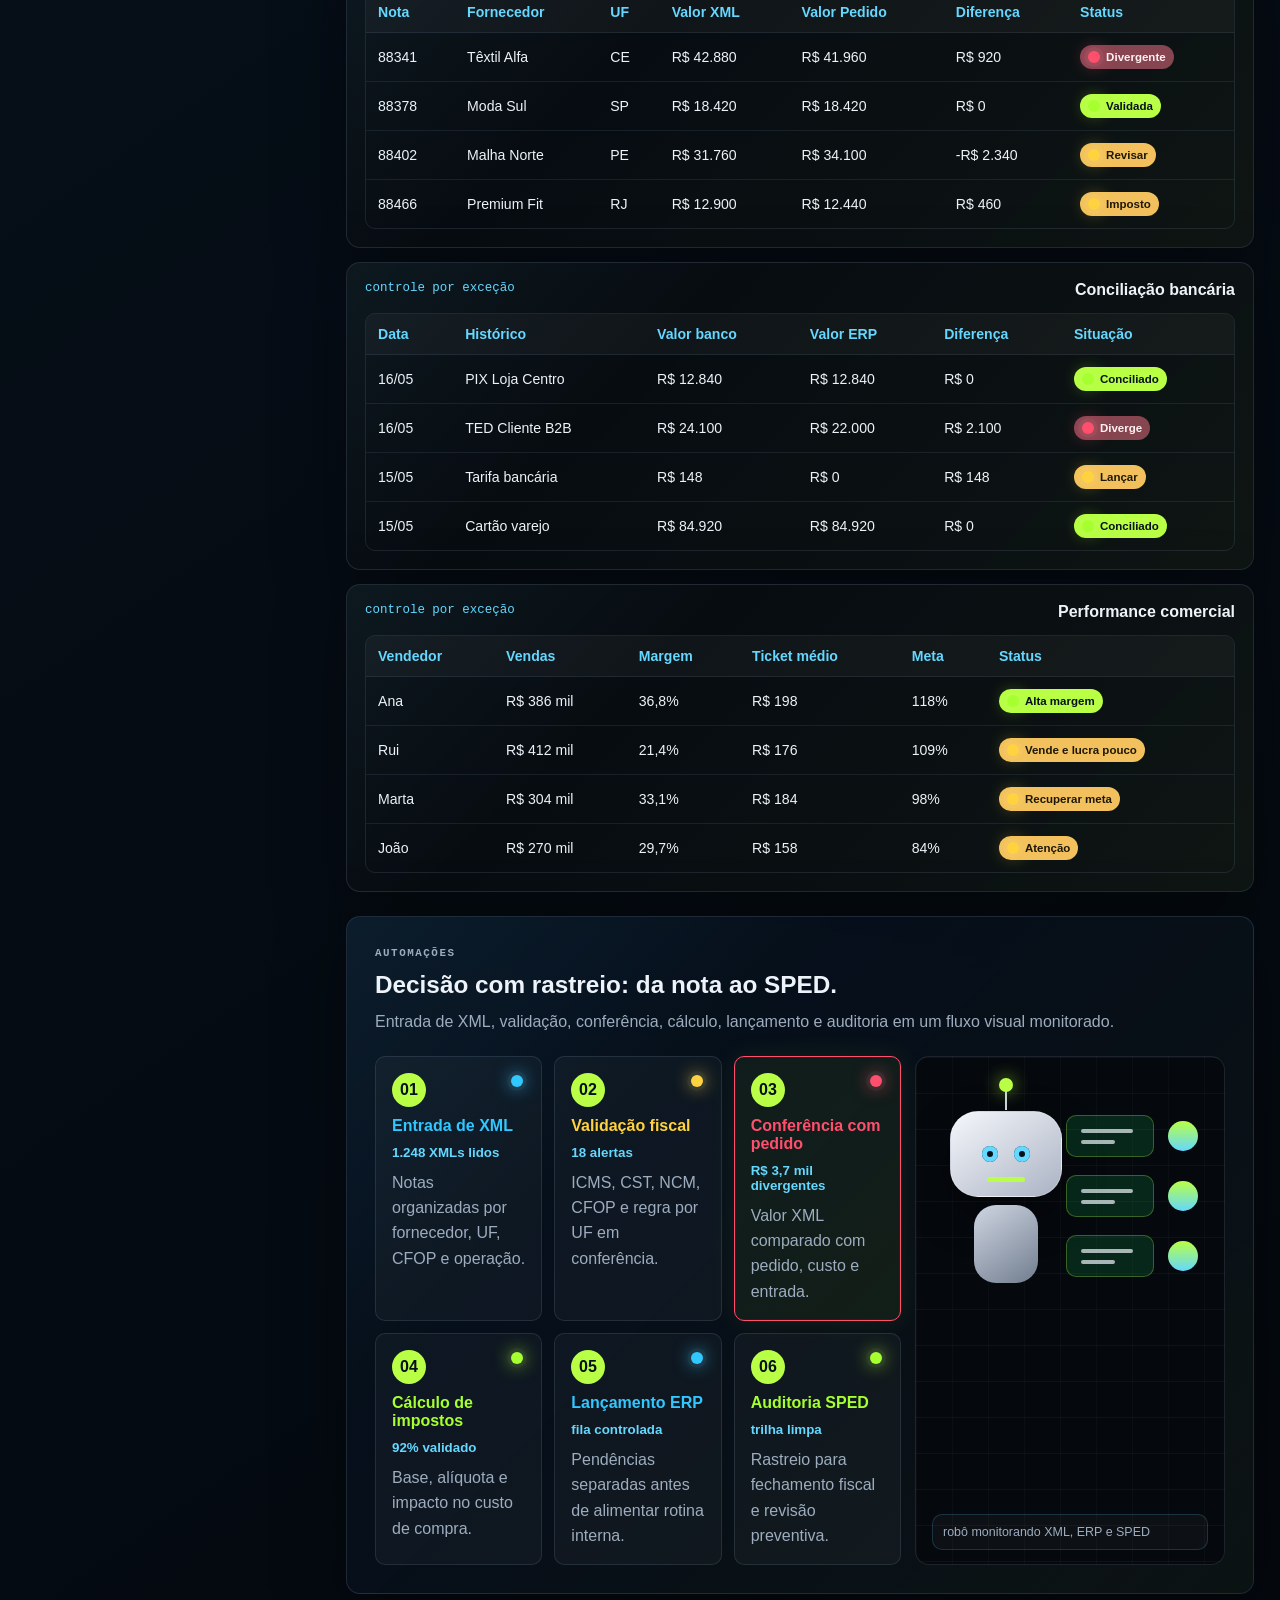
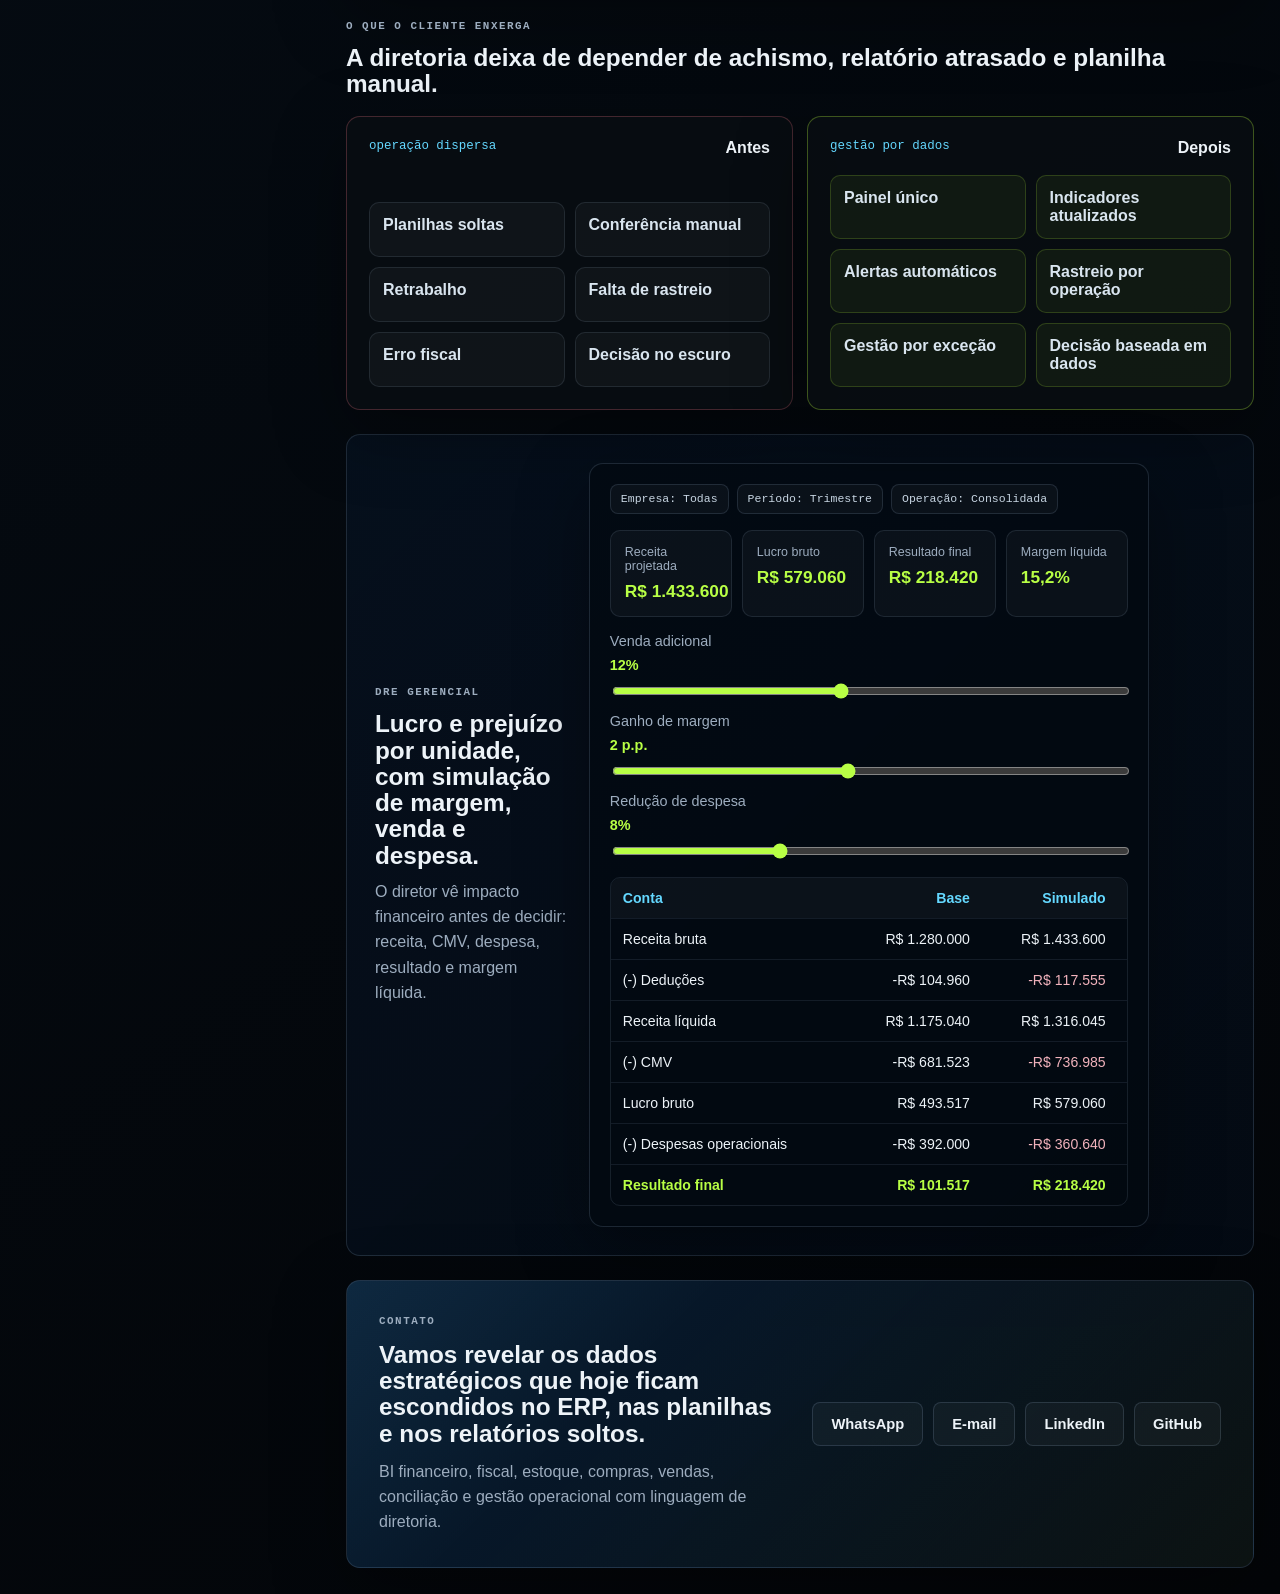
==== commit 10626475: "Add files via upload" ====
--- a/index.html
+++ b/index.html
@@ -3,12 +3,13 @@
 <head>
   <meta charset="UTF-8">
   <meta name="viewport" content="width=device-width, initial-scale=1.0">
-  <title>Gleison Monteiro | ERP, BI e Automação Executiva</title>
-  <meta name="description" content="Portfólio profissional de Gleison Monteiro com ERP, BI, DRE, DPA, produção, financeiro, fiscal e automações.">
+  <title>Gleison Monteiro | BI, ERP e Decisão Executiva</title>
+  <meta name="description" content="Portfólio visual de Gleison Monteiro com dashboards executivos, ERP, BI financeiro, fiscal, estoque, compras, vendas e automações.">
   <link rel="stylesheet" href="./styles.css">
 </head>
 <body>
   <div class="noise-layer" aria-hidden="true"></div>
+
   <div class="mobile-topbar">
     <span class="mobile-brand"><img src="./assets/logo-radiola.png" alt="Logo Radiola"><strong>Gleison Monteiro</strong></span>
     <button class="icon-button" type="button" data-menu-toggle aria-label="Abrir menu">Menu</button>
@@ -20,31 +21,28 @@
         <img class="brand-logo" src="./assets/logo-radiola.png" alt="Logo Radiola">
         <span>
           <strong>Gleison Monteiro</strong>
-          <small>ERP | BI | Automação</small>
+          <small>ERP | BI | Diretoria</small>
         </span>
       </a>
 
       <nav class="side-nav" aria-label="Navegação principal">
         <a class="nav-link is-active" href="#inicio"><span>01</span>Início</a>
-        <a class="nav-link" href="#release"><span>02</span>Release</a>
-        <a class="nav-link" href="#solucoes"><span>03</span>Soluções</a>
-        <a class="nav-link" href="#whatsapp"><span>04</span>WhatsApp</a>
+        <a class="nav-link" href="#visoes"><span>02</span>Visões</a>
+        <a class="nav-link" href="#solucoes"><span>03</span>Áreas</a>
+        <a class="nav-link" href="#demonstracoes"><span>04</span>Demonstrações</a>
         <a class="nav-link" href="#producao"><span>05</span>Produção</a>
-        <a class="nav-link" href="#dpa"><span>06</span>DPA</a>
-        <a class="nav-link" href="#dashboards"><span>07</span>Dashboards</a>
-        <a class="nav-link" href="#financeiro"><span>08</span>DRE</a>
-        <a class="nav-link" href="#precificacao"><span>09</span>Precificação</a>
-        <a class="nav-link" href="#pedidos"><span>10</span>Pedidos</a>
-        <a class="nav-link" href="#fiscal"><span>11</span>Fiscal</a>
-        <a class="nav-link" href="#projetos"><span>12</span>Projetos</a>
-        <a class="nav-link" href="#contato"><span>13</span>Contato</a>
+        <a class="nav-link" href="#tabelas"><span>06</span>Tabelas</a>
+        <a class="nav-link" href="#automacoes"><span>07</span>Automações</a>
+        <a class="nav-link" href="#antes-depois"><span>08</span>Antes/Depois</a>
+        <a class="nav-link" href="#financeiro"><span>09</span>DRE</a>
+        <a class="nav-link" href="#contato"><span>10</span>Contato</a>
       </nav>
 
       <div class="sidebar-status">
         <span class="pulse-dot"></span>
         <div>
-          <strong>Atendimento Executivo</strong>
-          <small>ERP, operação, financeiro e decisão em uma visão limpa.</small>
+          <strong>Visão executiva</strong>
+          <small>Da venda ao caixa, da compra ao estoque, da nota ao SPED.</small>
         </div>
       </div>
     </aside>
@@ -52,156 +50,130 @@
     <main class="main-content">
       <section id="inicio" class="hero-section section-panel">
         <div class="hero-copy reveal">
-          <p class="eyebrow">Portfólio profissional</p>
-          <h1>ERP, BI e automação para operações com controle de verdade.</h1>
-          <p>
-            Soluções objetivas para diretoria, financeiro, fiscal, produção, corte, DPA,
-            lojas, varejo e atacado, com foco em rotina, conferência e indicador útil.
-          </p>
+          <p class="eyebrow">Dados que o ERP guarda, mas a diretoria ainda não enxerga</p>
+          <h1>Transformo dados, ERP e processos em painéis de decisão para gestão real.</h1>
+          <p>Margem, estoque, fiscal e financeiro em uma visão executiva. O painel mostra onde o dinheiro entra, trava, escapa ou fica parado.</p>
           <div class="button-row">
-            <a class="primary-button" data-contact-link="whatsapp" href="#">Entre em contato</a>
-            <a class="secondary-button" href="#financeiro">Simular DRE</a>
-          </div>
-        </div>
-
-        <div class="hero-dashboard reveal" aria-label="Painel demonstrativo executivo">
+            <a class="primary-button" data-contact-link="whatsapp" href="#">Falar sobre um painel</a>
+            <a class="secondary-button" href="#demonstracoes">Ver demonstrações</a>
+          </div>
+          <div class="hero-proof">
+            <span>margem por empresa</span>
+            <span>risco fiscal</span>
+            <span>capital parado</span>
+            <span>fluxo de caixa</span>
+          </div>
+        </div>
+
+        <div class="hero-dashboard reveal" aria-label="Dashboard executivo simulado">
           <div class="dashboard-top">
-            <span>painel.executivo</span>
-            <strong>Operação integrada</strong>
+            <span>executive.workspace</span>
+            <strong>Diretoria em tempo real</strong>
+          </div>
+          <div class="filter-bar compact">
+            <span>Período: Maio/2026</span>
+            <span>Empresa: Grupo</span>
+            <span>Operação: Varejo + Atacado</span>
           </div>
           <div class="hero-kpis" id="heroKpis"></div>
-          <div class="allocation-visual">
-            <div class="allocation-card">
-              <small>Perfil de loja</small>
-              <strong>Venda + Giro</strong>
-            </div>
-            <div class="allocation-line"></div>
-            <div class="allocation-card accent">
-              <small>DPA otimizado</small>
-              <strong>Distribuição</strong>
-            </div>
-          </div>
-          <div class="hero-chart refined">
-            <span style="--h:38%"></span>
-            <span style="--h:52%"></span>
-            <span style="--h:48%"></span>
-            <span style="--h:66%"></span>
-            <span style="--h:58%"></span>
-            <span style="--h:74%"></span>
-          </div>
-        </div>
-      </section>
-
-      <section id="release" class="release-section section-panel reveal">
-        <div>
-          <p class="eyebrow">Release</p>
-          <h2>Gleison Monteiro</h2>
-        </div>
-        <div class="release-copy">
-          <p>
-            Especialista em ERP e inteligência operacional com mais de 10 anos de experiência em TOTVS Moda,
-            atuando na integração entre tecnologia, varejo, financeiro, fiscal e tomada de decisão estratégica.
-          </p>
-          <p>
-            Possuo vivência prática em implantações, sustentação, integrações e evolução de ambientes utilizando
-            TOTVS Moda, Taylor, Gera, Easy Linx, Linx Degust e Alpha, conectando operações de varejo e atacado em
-            estruturas mais organizadas, rastreáveis e orientadas por indicadores reais de performance.
-          </p>
-          <p>
-            Tenho forte experiência em modelagem de dados, SQL PostgreSQL, Power BI e DAX avançado, desenvolvendo
-            consultas, regras de negócio, indicadores estratégicos e estruturas analíticas voltadas para performance
-            operacional e tomada de decisão.
-          </p>
-          <div class="release-columns">
-            <div>
-              <h3>Atuação direta</h3>
-              <ul>
-                <li>automação financeira;</li>
-                <li>conciliação bancária;</li>
-                <li>baixa automática de XML;</li>
-                <li>conferência fiscal;</li>
-                <li>cálculo e validação tributária;</li>
-                <li>integração entre setores;</li>
-                <li>dashboards executivos;</li>
-                <li>inteligência comercial;</li>
-                <li>análise de estoque e margem;</li>
-                <li>DRE gerencial;</li>
-                <li>automação de processos operacionais;</li>
-                <li>monitoramento de indicadores em tempo real.</li>
-              </ul>
-            </div>
-            <div>
-              <h3>Áreas integradas</h3>
-              <ul>
-                <li>corte;</li>
-                <li>almoxarifado;</li>
-                <li>compras;</li>
-                <li>estoque;</li>
-                <li>comercial;</li>
-                <li>financeiro;</li>
-                <li>RH;</li>
-                <li>frente de loja;</li>
-                <li>expedição;</li>
-                <li>atacado;</li>
-                <li>varejo;</li>
-                <li>faturamento;</li>
-                <li>fiscal;</li>
-                <li>BI corporativo.</li>
-              </ul>
-            </div>
-            <div>
-              <h3>Desenvolvimento</h3>
-              <ul>
-                <li>painéis executivos;</li>
-                <li>simuladores financeiros;</li>
-                <li>motores de precificação;</li>
-                <li>estruturas analíticas para vendas e estoque;</li>
-                <li>automações fiscais;</li>
-                <li>integrações entre sistemas;</li>
-                <li>controles operacionais inteligentes;</li>
-                <li>fluxos automatizados de validação e conferência.</li>
-              </ul>
-            </div>
-          </div>
-          <p>
-            Minha atuação vai além da sustentação do ERP. Trabalho na transformação operacional do negócio através da
-            tecnologia, reduzindo retrabalho, eliminando processos manuais, aumentando rastreabilidade e criando
-            visibilidade gerencial sobre dados críticos da operação.
-          </p>
-          <p>
-            Tenho perfil altamente analítico, com forte capacidade de traduzir operações complexas em processos claros,
-            automatizados e mensuráveis, sempre focando em eficiência operacional, confiabilidade da informação e
-            escalabilidade dos processos.
-          </p>
-          <p>
-            Hoje concentro minha atuação na criação de soluções que unem ERP, BI, automação e inteligência operacional
-            para empresas que precisam de mais controle, velocidade e clareza na gestão.
-          </p>
-        </div>
+          <div class="hero-dashboard-grid">
+            <div class="dashboard-widget large">
+              <div class="widget-head"><span>Evolução de vendas</span><strong>R$ 4,82 mi</strong></div>
+              <div id="heroLineChart" class="svg-chart"></div>
+            </div>
+            <div class="dashboard-widget">
+              <div class="widget-head"><span>Meta realizada</span><strong>86%</strong></div>
+              <div class="radial-meter" style="--value:86"><span>86%</span></div>
+            </div>
+            <div class="dashboard-widget">
+              <div class="widget-head"><span>Alertas</span><strong>12</strong></div>
+              <div class="alert-stack" id="heroAlerts"></div>
+            </div>
+          </div>
+          <div class="hero-modules" id="heroModules"></div>
+        </div>
+      </section>
+
+      <section class="jump-section section-panel reveal" aria-label="Menu vertical de saltos executivos">
+        <div class="section-heading">
+          <p class="eyebrow">Menu executivo</p>
+          <h2>Saltos diretos por visão de gestão.</h2>
+          <p>Escolha a leitura que o diretor precisa abrir primeiro: rentabilidade, caixa, fiscal, estoque, operação ou DRE.</p>
+        </div>
+        <nav class="jump-menu" id="jumpMenu" aria-label="Saltos para painéis do portfólio"></nav>
       </section>
 
       <section class="metric-strip" id="metricStrip"></section>
 
+      <section id="visoes" class="content-section">
+        <div class="section-heading reveal">
+          <p class="eyebrow">Visões que a diretoria passa a ter</p>
+          <h2>Indicadores que mostram onde a empresa ganha, perde ou sangra dinheiro.</h2>
+          <p>Leitura estratégica por empresa, vendedor, produto, marca, operação, cliente, compra, estoque e fiscal.</p>
+        </div>
+        <div class="director-grid" id="directorViews"></div>
+      </section>
+
       <section id="solucoes" class="content-section">
         <div class="section-heading reveal">
-          <p class="eyebrow">Soluções</p>
-          <h2>Sistemas sob medida para operações exigentes.</h2>
-          <p>Processos separados por área, com leitura prática para quem precisa operar e decidir.</p>
+          <p class="eyebrow">Vitrine de negócios</p>
+          <h2>Operação espalhada transformada em painéis de gestão.</h2>
+          <p>Blocos visuais simulam telas reais de BI para financeiro, fiscal, comercial, estoque, conciliação e operação.</p>
         </div>
         <div class="solution-grid" id="solutionGrid"></div>
       </section>
 
-      <section id="whatsapp" class="whatsapp-section section-panel reveal">
+      <section id="demonstracoes" class="content-section">
+        <div class="section-heading reveal">
+          <p class="eyebrow">Demonstrações de Painéis</p>
+          <h2>Power BI, ERP e operação no mesmo raciocínio executivo.</h2>
+          <p>Filtros, KPIs, gráficos, tabelas e alertas com dados fictícios para demonstrar leitura de diretoria.</p>
+        </div>
+        <div class="demo-grid" id="demoPanels"></div>
+      </section>
+
+      <section id="producao" class="production-section section-panel reveal">
         <div class="section-heading">
-          <p class="eyebrow">Destaque</p>
-          <h2>Automação de WhatsApp com card executivo de envio.</h2>
-          <p>
-            Rotina demonstrativa para preparar, validar e disparar comunicados de diretoria,
-            com confirmação visual do conteúdo enviado.
-          </p>
-        </div>
-        <div class="whatsapp-showcase">
-          <div class="robot-gif" aria-label="Robô animado disparando mensagens para contatos">
+          <p class="eyebrow">Visões de produção</p>
+          <h2>Mapa de setores, oficinas e eficiência operacional.</h2>
+          <p>Corte, costura, estamparia, bordado, acabamento, expedição e DPA com status vivo por gargalo.</p>
+        </div>
+        <div class="production-layout">
+          <div class="production-map-card">
+            <div class="dashboard-top">
+              <span>setores.operacao</span>
+              <strong>Mapa de setores</strong>
+            </div>
+            <div class="sector-map" id="sectorMap"></div>
+          </div>
+          <div class="production-map-card">
+            <div class="dashboard-top">
+              <span>oficinas.terceiros</span>
+              <strong>Mapa de oficinas</strong>
+            </div>
+            <div class="workshop-map" id="workshopMap"></div>
+          </div>
+        </div>
+      </section>
+
+      <section id="tabelas" class="content-section">
+        <div class="section-heading reveal">
+          <p class="eyebrow">Tabelas visuais</p>
+          <h2>Rastreio por exceção, com diferença, status e prioridade.</h2>
+          <p>Quando o número não fecha, o painel precisa apontar a linha, a origem e o impacto.</p>
+        </div>
+        <div class="table-grid" id="visualTables"></div>
+      </section>
+
+      <section id="automacoes" class="automation-section section-panel reveal">
+        <div class="section-heading">
+          <p class="eyebrow">Automações</p>
+          <h2>Decisão com rastreio: da nota ao SPED.</h2>
+          <p>Entrada de XML, validação, conferência, cálculo, lançamento e auditoria em um fluxo visual monitorado.</p>
+        </div>
+        <div class="automation-showcase">
+          <div class="automation-flow" id="automationFlow"></div>
+          <div class="robot-gif" aria-label="Robô animado monitorando automações fiscais">
             <div class="robot-core">
               <span class="robot-eye"></span>
               <span class="robot-eye"></span>
@@ -215,66 +187,29 @@
             <div class="contact-dot dot-b"></div>
             <div class="contact-dot dot-c"></div>
           </div>
-          <article class="whatsapp-card">
-            <div class="wa-card-head">
-              <span>Envio confirmado</span>
-              <strong>Relatório Diretoria</strong>
-            </div>
-            <div class="wa-card-body">
-              <p><strong>Bom dia, diretoria.</strong></p>
-              <p>Segue fechamento parcial com dados fictícios para acompanhamento.</p>
-              <div class="wa-kpis">
-                <span>Venda: <strong>R$ 428.900</strong></span>
-                <span>Margem: <strong>34,8%</strong></span>
-                <span>Pedidos: <strong>286</strong></span>
-              </div>
-              <p>Alertas: queda de venda por hora entre 14h e 16h, reforço sugerido para lojas de maior giro.</p>
-            </div>
-            <div class="wa-card-foot">Mensagem enviada para lista executiva simulada.</div>
-          </article>
-        </div>
-      </section>
-
-      <section id="producao" class="content-section">
-        <div class="section-heading reveal">
-          <p class="eyebrow">Produção</p>
-          <h2>Eficiência por setor: corte, estamparias, bordados, oficinas e DPA.</h2>
-          <p>Visão operacional separada da DRE, com gargalos, fila e produtividade por etapa.</p>
-        </div>
-        <div class="production-grid" id="productionGrid"></div>
-      </section>
-
-      <section id="dpa" class="dpa-section section-panel reveal">
-        <div class="section-heading">
-          <p class="eyebrow">Destaque</p>
-          <h2>Otimização do DPA para distribuir melhor, sobrar menos e vender com mais aderência.</h2>
-          <p>
-            O painel cruza venda, perfil de loja, giro, cobertura, grade e categoria para sugerir
-            uma distribuição mais inteligente do DPA para cada loja.
-          </p>
-        </div>
-        <div class="dpa-board" id="dpaBoard"></div>
-      </section>
-
-      <section id="dashboards" class="content-section">
-        <div class="section-heading reveal">
-          <p class="eyebrow">Dashboards</p>
-          <h2>Painéis de venda, margem, estoque e comportamento por hora.</h2>
-          <p>Indicadores simulados, sem dados reais, pensados para conversa com diretoria.</p>
-        </div>
-        <div class="dashboard-grid" id="dashboardGrid"></div>
+        </div>
+      </section>
+
+      <section id="antes-depois" class="content-section">
+        <div class="section-heading reveal">
+          <p class="eyebrow">O que o cliente enxerga</p>
+          <h2>A diretoria deixa de depender de achismo, relatório atrasado e planilha manual.</h2>
+        </div>
+        <div class="before-after-grid" id="beforeAfter"></div>
       </section>
 
       <section id="financeiro" class="content-section split-section">
         <div class="section-heading reveal">
-          <p class="eyebrow">Financeiro</p>
-          <h2>DRE dinâmica com tabela de composição e simulação por controles.</h2>
-          <p>
-            Arraste os controles e veja como venda, margem bruta e redução de despesa alteram
-            receita, CMV, lucro operacional e margem líquida.
-          </p>
+          <p class="eyebrow">DRE gerencial</p>
+          <h2>Lucro e prejuízo por unidade, com simulação de margem, venda e despesa.</h2>
+          <p>O diretor vê impacto financeiro antes de decidir: receita, CMV, despesa, resultado e margem líquida.</p>
         </div>
         <div class="dre-simulator reveal" id="dreSimulator">
+          <div class="filter-bar">
+            <span>Empresa: Todas</span>
+            <span>Período: Trimestre</span>
+            <span>Operação: Consolidada</span>
+          </div>
           <div class="dre-results">
             <div><span>Receita projetada</span><strong id="dreRevenue">R$ 0</strong></div>
             <div><span>Lucro bruto</span><strong id="dreGross">R$ 0</strong></div>
@@ -302,63 +237,11 @@
         </div>
       </section>
 
-      <section id="precificacao" class="content-section split-section price-section">
-        <div class="section-heading reveal">
-          <p class="eyebrow">Precificação</p>
-          <h2>Calculadora de preços para precificar vários produtos de uma vez.</h2>
-          <p>
-            Inspirada no projeto da calculadora: colagem de itens, custos de aquisição,
-            impostos, despesas, markup, margem e sugestão de venda em lote.
-          </p>
-        </div>
-        <div class="price-workbench reveal">
-          <div class="price-controls">
-            <label>Custo base <input id="priceCost" type="number" min="1" value="79"></label>
-            <label>Markup <input id="priceMarkup" type="number" min="1" step="0.1" value="2.2"></label>
-            <label>Despesas % <input id="priceExpense" type="number" min="0" value="20"></label>
-            <label>Desconto à vista % <input id="priceDiscount" type="number" min="0" value="12"></label>
-          </div>
-          <div class="price-table-wrap">
-            <table class="price-table" aria-label="Precificação simulada em lote">
-              <thead><tr><th>Produto</th><th>Custo</th><th>Venda prazo</th><th>Venda à vista</th><th>Margem</th></tr></thead>
-              <tbody id="priceTableBody"></tbody>
-            </table>
-          </div>
-        </div>
-      </section>
-
-      <section id="pedidos" class="content-section">
-        <div class="section-heading reveal">
-          <p class="eyebrow">Pedidos</p>
-          <h2>Módulo de pedidos para entrada, grade, conferência e exportação.</h2>
-          <p>Fluxo demonstrativo para organizar pedidos por produto, loja, quantidade, status e retorno para ERP.</p>
-        </div>
-        <div class="orders-grid" id="ordersGrid"></div>
-      </section>
-
-      <section id="fiscal" class="content-section fiscal-section">
-        <div class="section-heading reveal">
-          <p class="eyebrow">Fiscal</p>
-          <h2>Conferência fiscal com rastreio, regra e redução de erro.</h2>
-          <p>XML, impostos, entrada, SPED e divergências em uma rotina mais segura.</p>
-        </div>
-        <div class="fiscal-grid" id="fiscalGrid"></div>
-      </section>
-
-      <section id="projetos" class="content-section">
-        <div class="section-heading reveal">
-          <p class="eyebrow">Projetos</p>
-          <h2>Projetos demonstrativos com foco em gestão e operação real.</h2>
-          <p>Aplicações para decisão, distribuição, produção, fiscal, financeiro e integrações.</p>
-        </div>
-        <div class="project-grid" id="projectGrid"></div>
-      </section>
-
       <section id="contato" class="contact-section section-panel">
         <div class="contact-copy reveal">
           <p class="eyebrow">Contato</p>
-          <h2>Quer transformar operação em controle, margem e clareza?</h2>
-          <p>Vamos conversar sobre ERP, BI, DPA, DRE, produção, pedidos e automações com uma abordagem objetiva e executiva.</p>
+          <h2>Vamos revelar os dados estratégicos que hoje ficam escondidos no ERP, nas planilhas e nos relatórios soltos.</h2>
+          <p>BI financeiro, fiscal, estoque, compras, vendas, conciliação e gestão operacional com linguagem de diretoria.</p>
         </div>
         <div class="contact-actions reveal" id="contactActions"></div>
       </section>
--- a/styles.css
+++ b/styles.css
@@ -1,9 +1,9 @@
 :root {
   --bg: #05070a;
-  --surface: rgba(9, 13, 18, 0.84);
-  --surface-strong: rgba(12, 17, 22, 0.94);
+  --surface: rgba(9, 13, 18, 0.86);
+  --surface-strong: rgba(12, 17, 23, 0.96);
+  --panel: rgba(6, 15, 26, 0.9);
   --navy: #07192d;
-  --navy-soft: #0b2744;
   --line: rgba(170, 197, 230, 0.16);
   --line-strong: rgba(185, 255, 61, 0.28);
   --text: #edf3f8;
@@ -12,12 +12,12 @@
   --cyan: #64d8ff;
   --gold: #d9bd72;
   --danger: #df6b7c;
-  --shadow: 0 22px 70px rgba(0, 0, 0, 0.32);
+  --warn: #f2c15e;
+  --shadow: 0 22px 70px rgba(0, 0, 0, 0.34);
 }
 
 * { box-sizing: border-box; }
-
-html { scroll-behavior: smooth; }
+html { scroll-behavior: auto; }
 
 body {
   margin: 0;
@@ -25,12 +25,12 @@
   color: var(--text);
   font-family: Inter, "Segoe UI", Arial, sans-serif;
   background:
-    radial-gradient(circle at 20% 8%, rgba(17, 64, 112, 0.34), transparent 28%),
-    linear-gradient(145deg, #030508 0%, #071320 44%, #030508 100%);
+    radial-gradient(circle at 18% 8%, rgba(19, 78, 118, 0.26), transparent 27%),
+    radial-gradient(circle at 90% 18%, rgba(185, 255, 69, 0.08), transparent 22%),
+    linear-gradient(145deg, #030508 0%, #071320 46%, #030508 100%);
 }
 
 body.is-menu-open { overflow: hidden; }
-
 a { color: inherit; text-decoration: none; }
 button, input { font: inherit; }
 p, h1, h2, h3, h4 { margin: 0; }
@@ -40,12 +40,12 @@
   inset: 0;
   z-index: -1;
   pointer-events: none;
-  opacity: 0.42;
+  opacity: 0.46;
   background-image:
-    linear-gradient(rgba(255, 255, 255, 0.025) 1px, transparent 1px),
-    linear-gradient(90deg, rgba(255, 255, 255, 0.018) 1px, transparent 1px);
-  background-size: 56px 56px;
-  mask-image: linear-gradient(180deg, rgba(255,255,255,0.68), transparent 82%);
+    linear-gradient(rgba(255, 255, 255, 0.03) 1px, transparent 1px),
+    linear-gradient(90deg, rgba(255, 255, 255, 0.02) 1px, transparent 1px);
+  background-size: 46px 46px;
+  mask-image: linear-gradient(180deg, rgba(255,255,255,0.75), transparent 84%);
 }
 
 .mobile-topbar {
@@ -64,28 +64,31 @@
 .mobile-brand {
   display: inline-flex;
   align-items: center;
-  gap: 10px;
+  gap: 20px;
 }
 
 .mobile-brand img {
-  width: 34px;
-  height: 34px;
-  object-fit: contain;
-  border-radius: 9px;
+  width: 54px;
+  height: 50px;
+  object-fit: cover;
+  object-position: center;
+  border-radius: 8px;
+  transform: scale(1.68);
+  transform-origin: center;
 }
 
 .icon-button {
   min-width: 58px;
   height: 38px;
   border: 1px solid var(--line);
-  border-radius: 10px;
+  border-radius: 8px;
   color: var(--text);
   background: rgba(255, 255, 255, 0.035);
 }
 
 .portfolio-shell {
   display: grid;
-  grid-template-columns: 286px minmax(0, 1fr);
+  grid-template-columns: 320px minmax(0, 1fr);
   min-height: 100vh;
 }
 
@@ -104,21 +107,31 @@
 
 .brand {
   display: grid;
-  grid-template-columns: 56px minmax(0, 1fr);
-  gap: 14px;
+  grid-template-columns: 104px minmax(0, 1fr);
+  gap: 8px;
   align-items: center;
-  padding: 14px;
+  padding: 12px;
   border: 1px solid var(--line);
   border-radius: 8px;
   background: #030303;
+  overflow: hidden;
 }
 
 .brand-logo {
-  width: 56px;
-  height: 56px;
-  object-fit: contain;
+  width: 98px;
+  height: 88px;
+  object-fit: cover;
+  object-position: center;
   border-radius: 8px;
   background: #030303;
+  transform: scale(1.72);
+  transform-origin: center;
+}
+
+.brand span {
+  position: relative;
+  z-index: 2;
+  padding-left: 0;
 }
 
 .brand strong,
@@ -130,16 +143,11 @@
 .sidebar-status small,
 .section-heading p,
 .hero-copy p,
-.release-section p,
 .contact-copy p,
-.solution-card p,
-.project-card p,
-.order-card p,
-.fiscal-card p,
-.chart-footer,
-.flow-step p {
+.flow-step p,
+.metric-card p {
   color: var(--muted);
-  line-height: 1.64;
+  line-height: 1.58;
 }
 
 .side-nav {
@@ -154,7 +162,7 @@
   min-height: 43px;
   padding: 0 12px;
   border: 1px solid transparent;
-  border-radius: 12px;
+  border-radius: 8px;
   color: #a7b4c2;
   font-size: 0.94rem;
   transition: 180ms ease;
@@ -163,11 +171,11 @@
 .nav-link span,
 .eyebrow,
 .metric-card span,
+.dashboard-top span,
 .card-top span,
-.dashboard-top span,
-.console-header strong,
-.console-line,
-.dpa-row span {
+.widget-head span,
+.filter-bar span,
+.module-chip span {
   font-family: Consolas, "Courier New", monospace;
 }
 
@@ -190,7 +198,7 @@
   gap: 12px;
   padding: 15px;
   border: 1px solid var(--line);
-  border-radius: 16px;
+  border-radius: 12px;
   background: rgba(255, 255, 255, 0.03);
 }
 
@@ -205,7 +213,7 @@
 }
 
 .main-content {
-  width: min(100%, 1420px);
+  width: min(100%, 1480px);
   padding: 26px;
   display: grid;
   gap: 24px;
@@ -213,29 +221,53 @@
 
 .section-panel,
 .metric-card,
-.solution-card,
-.dashboard-card,
-.fiscal-card,
-.project-card,
+.bi-card,
+.demo-panel,
+.production-map-card,
+.visual-table-card,
 .dre-simulator,
-.automation-stage {
+.comparison-card {
   position: relative;
   overflow: hidden;
   border: 1px solid var(--line);
-  border-radius: 18px;
+  border-radius: 14px;
   background: var(--surface);
   box-shadow: var(--shadow);
 }
 
+.section-panel::before,
+.bi-card::before,
+.demo-panel::before,
+.visual-table-card::before {
+  content: "";
+  position: absolute;
+  inset: 0;
+  pointer-events: none;
+  background: linear-gradient(135deg, rgba(100, 216, 255, 0.08), transparent 32%, rgba(185, 255, 69, 0.05));
+  opacity: 0.78;
+}
+
 .hero-section {
   display: grid;
-  grid-template-columns: minmax(0, 1fr) minmax(360px, 0.78fr);
+  grid-template-columns: minmax(0, 0.78fr) minmax(560px, 1.22fr);
   gap: 26px;
   align-items: stretch;
-  min-height: 560px;
+  min-height: 680px;
   padding: 34px;
   background:
-    linear-gradient(135deg, rgba(11, 39, 68, 0.95), rgba(5, 10, 17, 0.92));
+    linear-gradient(135deg, rgba(11, 39, 68, 0.92), rgba(5, 10, 17, 0.92));
+}
+
+.hero-copy,
+.hero-dashboard,
+.bi-card > *,
+.demo-panel > *,
+.visual-table-card > *,
+.production-map-card > *,
+.automation-section > *,
+.comparison-card > * {
+  position: relative;
+  z-index: 1;
 }
 
 .hero-copy {
@@ -247,28 +279,26 @@
 .eyebrow {
   color: var(--lime);
   text-transform: uppercase;
-  letter-spacing: 0.16em;
+  letter-spacing: 0.14em;
   font-size: 0.68rem;
   font-weight: 800;
 }
 
 .hero-copy h1,
 .section-heading h2,
-.release-section h2,
 .contact-copy h2 {
   line-height: 1.08;
-  letter-spacing: -0.02em;
 }
 
 .hero-copy h1 {
-  max-width: 780px;
-  font-size: clamp(1.95rem, 2.7vw, 3.45rem);
-  font-weight: 760;
+  max-width: 760px;
+  font-size: clamp(1.82rem, 2.45vw, 3rem);
+  font-weight: 780;
 }
 
 .hero-copy p {
-  max-width: 680px;
-  font-size: 1rem;
+  max-width: 720px;
+  font-size: 1.02rem;
 }
 
 .button-row,
@@ -287,7 +317,7 @@
   min-height: 44px;
   padding: 0 18px;
   border: 1px solid transparent;
-  border-radius: 12px;
+  border-radius: 8px;
   font-size: 0.92rem;
   font-weight: 760;
   transition: 180ms ease;
@@ -312,197 +342,379 @@
   border-color: var(--line-strong);
 }
 
+.hero-proof {
+  display: flex;
+  flex-wrap: wrap;
+  gap: 8px;
+  margin-top: 4px;
+}
+
+.hero-proof span {
+  padding: 8px 10px;
+  border: 1px solid rgba(170, 197, 230, 0.16);
+  border-radius: 999px;
+  color: #cbd8e6;
+  background: rgba(255, 255, 255, 0.035);
+  font-size: 0.82rem;
+}
+
 .hero-dashboard {
-  padding: 20px;
-  display: grid;
-  gap: 16px;
+  padding: 18px;
+  display: grid;
+  gap: 14px;
   align-content: stretch;
   border: 1px solid var(--line);
-  border-radius: 18px;
-  background: rgba(3, 9, 16, 0.56);
+  border-radius: 14px;
+  background: rgba(3, 9, 16, 0.68);
 }
 
 .dashboard-top,
 .card-top,
-.console-header {
+.widget-head {
   display: flex;
-  align-items: center;
+  align-items: flex-start;
   justify-content: space-between;
   gap: 12px;
 }
 
 .dashboard-top span,
 .card-top span,
+.widget-head span,
 .metric-card span {
   color: var(--cyan);
   font-size: 0.78rem;
 }
 
+.dashboard-top strong,
+.card-top strong {
+  text-align: right;
+}
+
+.filter-bar {
+  display: flex;
+  flex-wrap: wrap;
+  gap: 8px;
+}
+
+.filter-bar span {
+  min-height: 30px;
+  display: inline-flex;
+  align-items: center;
+  padding: 0 10px;
+  border: 1px solid rgba(170, 197, 230, 0.14);
+  border-radius: 8px;
+  color: #c7d5e2;
+  background: rgba(255, 255, 255, 0.035);
+  font-size: 0.72rem;
+}
+
+.filter-bar.compact span {
+  min-height: 28px;
+}
+
 .hero-kpis {
   display: grid;
-  grid-template-columns: repeat(3, minmax(0, 1fr));
+  grid-template-columns: repeat(4, minmax(0, 1fr));
   gap: 10px;
 }
 
 .hero-kpi,
-.allocation-card {
+.dashboard-widget,
+.module-chip,
+.panel-kpis div,
+.mini-row,
+.flow-step {
+  border: 1px solid rgba(170, 197, 230, 0.13);
+  border-radius: 10px;
+  background: rgba(255, 255, 255, 0.035);
+}
+
+.hero-kpi {
+  padding: 12px;
+}
+
+.hero-kpi span {
+  color: var(--muted);
+  font-size: 0.78rem;
+}
+
+.hero-kpi strong {
+  display: block;
+  margin: 7px 0 4px;
+  color: var(--lime);
+  font-size: 1.08rem;
+}
+
+.hero-kpi small {
+  color: var(--muted);
+  font-size: 0.72rem;
+  line-height: 1.35;
+}
+
+.tone-danger strong { color: var(--danger); }
+.tone-warn strong { color: var(--warn); }
+
+.hero-dashboard-grid {
+  display: grid;
+  grid-template-columns: 1.35fr 0.65fr 0.9fr;
+  gap: 10px;
+}
+
+.dashboard-widget {
+  min-height: 178px;
+  padding: 14px;
+  display: grid;
+  gap: 12px;
+}
+
+.dashboard-widget.large {
+  min-height: 218px;
+}
+
+.widget-head strong {
+  color: var(--lime);
+}
+
+.svg-chart,
+.chart-box {
+  min-height: 136px;
+}
+
+.line-svg {
+  width: 100%;
+  height: 100%;
+  min-height: 132px;
+  overflow: visible;
+}
+
+.grid-lines path {
+  fill: none;
+  stroke: rgba(170, 197, 230, 0.12);
+  stroke-width: 1;
+}
+
+.line-path {
+  fill: none;
+  stroke: var(--lime);
+  stroke-width: 3;
+  stroke-linecap: round;
+  stroke-linejoin: round;
+  filter: drop-shadow(0 0 7px rgba(185, 255, 69, 0.35));
+  stroke-dasharray: 520;
+  animation: drawLine 1.1s ease both;
+}
+
+.area-fill {
+  fill: rgba(100, 216, 255, 0.12);
+}
+
+.line-svg circle {
+  fill: var(--cyan);
+  stroke: #07101a;
+  stroke-width: 2;
+}
+
+.radial-meter,
+.donut-chart {
+  position: relative;
+  width: 132px;
+  height: 132px;
+  margin: auto;
+  display: grid;
+  place-items: center;
+  border-radius: 50%;
+}
+
+.radial-meter {
+  background:
+    radial-gradient(circle at center, #071426 0 52%, transparent 53%),
+    conic-gradient(var(--lime) calc(var(--value) * 1%), rgba(170, 197, 230, 0.12) 0);
+}
+
+.radial-meter span,
+.donut-chart span {
+  position: relative;
+  z-index: 2;
+  color: var(--text);
+  font-size: 1.2rem;
+  font-weight: 800;
+}
+
+.status-dot {
+  width: 12px;
+  height: 12px;
+  display: inline-block;
+  border-radius: 50%;
+  box-shadow: 0 0 0 4px rgba(255, 255, 255, 0.04), 0 0 18px currentColor;
+  animation: statusPulse 1.8s ease-in-out infinite;
+}
+
+.status-green,
+.status-good {
+  color: #a6ff2f;
+}
+
+.status-yellow,
+.status-warn {
+  color: #ffd23f;
+}
+
+.status-blue {
+  color: #31c7ff;
+}
+
+.status-red,
+.status-danger {
+  color: #ff4f6d;
+}
+
+.status-dot.status-green,
+.status-dot.status-good { background: #a6ff2f; }
+.status-dot.status-yellow,
+.status-dot.status-warn { background: #ffd23f; }
+.status-dot.status-blue { background: #31c7ff; }
+.status-dot.status-red,
+.status-dot.status-danger { background: #ff4f6d; }
+
+.alert-stack {
+  display: grid;
+  gap: 8px;
+}
+
+.alert-stack span {
+  display: grid;
+  gap: 3px;
+  padding: 10px;
+  border: 1px solid rgba(223, 107, 124, 0.22);
+  border-radius: 8px;
+  color: var(--muted);
+  background: rgba(223, 107, 124, 0.08);
+  font-size: 0.78rem;
+}
+
+.alert-stack strong {
+  color: #ffc4cc;
+}
+
+.hero-modules {
+  display: grid;
+  grid-template-columns: repeat(6, minmax(0, 1fr));
+  gap: 8px;
+}
+
+.module-chip {
+  padding: 10px;
+  display: grid;
+  gap: 5px;
+}
+
+.module-chip strong {
+  color: var(--text);
+  font-size: 0.98rem;
+}
+
+.module-chip small {
+  color: var(--muted);
+}
+
+.metric-strip,
+.jump-menu,
+.solution-grid,
+.director-grid,
+.demo-grid,
+.table-grid,
+.before-after-grid {
+  display: grid;
+  gap: 14px;
+}
+
+.metric-strip {
+  grid-template-columns: repeat(4, minmax(0, 1fr));
+}
+
+.jump-section {
+  display: grid;
+  grid-template-columns: minmax(260px, 0.45fr) minmax(0, 1fr);
+  gap: 22px;
+  align-items: start;
+  padding: 24px;
+  background: linear-gradient(135deg, rgba(7, 20, 37, 0.76), rgba(5, 10, 17, 0.9));
+}
+
+.jump-menu {
+  grid-template-columns: repeat(2, minmax(0, 1fr));
+}
+
+.jump-link {
+  min-height: 104px;
+  display: grid;
+  grid-template-columns: 42px minmax(0, 1fr) auto;
+  grid-template-areas:
+    "num title status"
+    "num detail status";
+  gap: 6px 12px;
+  align-items: center;
   padding: 14px;
   border: 1px solid rgba(170, 197, 230, 0.13);
-  border-radius: 14px;
+  border-radius: 10px;
   background: rgba(255, 255, 255, 0.035);
-}
-
-.hero-kpi strong {
-  display: block;
-  margin: 8px 0 4px;
-  color: var(--lime);
-  font-size: 1.25rem;
-}
-
-.hero-kpi small,
-.allocation-card small {
+  transition: 180ms ease;
+}
+
+.jump-link:hover {
+  transform: translateX(4px);
+  border-color: rgba(185, 255, 61, 0.28);
+  background: rgba(185, 255, 61, 0.055);
+}
+
+.jump-link span {
+  grid-area: num;
+  width: 36px;
+  height: 36px;
+  display: grid;
+  place-items: center;
+  border-radius: 8px;
+  color: #07101a;
+  background: var(--lime);
+  font-family: Consolas, "Courier New", monospace;
+  font-weight: 900;
+}
+
+.jump-link strong {
+  grid-area: title;
+  min-width: 0;
+}
+
+.jump-link small {
+  grid-area: detail;
+  min-width: 0;
   color: var(--muted);
-}
-
-.allocation-visual {
-  min-height: 116px;
-  display: grid;
-  grid-template-columns: 1fr 70px 1fr;
-  align-items: center;
-  gap: 12px;
-}
-
-.allocation-card strong {
-  display: block;
-  margin-top: 7px;
-}
-
-.allocation-card.accent {
-  border-color: rgba(185, 255, 61, 0.24);
-  background: rgba(185, 255, 61, 0.06);
-}
-
-.allocation-line {
-  height: 2px;
+  line-height: 1.42;
+}
+
+.jump-link em {
+  grid-area: status;
+  align-self: center;
+  padding: 7px 9px;
   border-radius: 999px;
-  background: linear-gradient(90deg, var(--cyan), var(--lime));
-}
-
-.hero-chart,
-.bar-chart {
-  display: grid;
-  grid-template-columns: repeat(var(--count, 6), minmax(0, 1fr));
-  gap: 10px;
-  align-items: end;
-}
-
-.hero-chart {
-  min-height: 180px;
-}
-
-.bar-chart {
-  min-height: 132px;
-}
-
-.hero-chart span,
-.bar-chart span {
-  height: var(--h);
-  min-height: 26px;
-  border-radius: 10px 10px 4px 4px;
-  background: linear-gradient(180deg, var(--lime), var(--cyan));
-  transform-origin: bottom;
-  animation: rise 700ms ease both;
-}
-
-.release-section {
-  display: grid;
-  grid-template-columns: 280px minmax(0, 1fr);
-  gap: 24px;
-  align-items: start;
-  padding: 28px;
-}
-
-.release-section h2 {
-  margin-top: 8px;
-  font-size: clamp(1.5rem, 2.1vw, 2.25rem);
-}
-
-.release-section p {
-  max-width: 920px;
-  font-size: 1rem;
-}
-
-.release-copy {
-  display: grid;
-  gap: 14px;
-}
-
-.release-columns {
-  display: grid;
-  grid-template-columns: repeat(3, minmax(0, 1fr));
-  gap: 12px;
-  margin: 4px 0;
-}
-
-.release-columns > div {
-  padding: 16px;
-  border: 1px solid rgba(170, 197, 230, 0.13);
-  border-radius: 14px;
-  background: rgba(255, 255, 255, 0.032);
-}
-
-.release-columns h3 {
-  margin: 0 0 10px;
   color: var(--cyan);
-  font-size: 0.92rem;
-}
-
-.release-columns ul {
-  margin: 0;
-  padding-left: 18px;
-  color: var(--muted);
-  line-height: 1.58;
-  font-size: 0.9rem;
-}
-
-.release-columns li + li {
-  margin-top: 3px;
-}
-
-.metric-strip,
-.solution-grid,
-.dashboard-grid,
-.production-grid,
-.orders-grid,
-.fiscal-grid,
-.project-grid,
-.dpa-board {
-  display: grid;
-  gap: 14px;
-}
-
-.metric-strip {
-  grid-template-columns: repeat(4, minmax(0, 1fr));
-}
-
-.metric-card,
-.solution-card,
-.dashboard-card,
-.production-card,
-.fiscal-card,
-.project-card,
-.order-card {
+  background: rgba(100, 216, 255, 0.08);
+  font-style: normal;
+  font-size: 0.72rem;
+  font-weight: 800;
+  white-space: nowrap;
+}
+
+.metric-card {
   padding: 20px;
   transition: 180ms ease;
 }
 
 .metric-card:hover,
-.solution-card:hover,
-.dashboard-card:hover,
-.production-card:hover,
-.fiscal-card:hover,
-.project-card:hover,
-.order-card:hover {
+.bi-card:hover,
+.demo-panel:hover,
+.visual-table-card:hover,
+.comparison-card:hover {
   transform: translateY(-3px);
   border-color: rgba(185, 255, 61, 0.22);
   background: var(--surface-strong);
@@ -511,7 +723,7 @@
 .metric-card strong {
   display: block;
   margin: 10px 0 5px;
-  font-size: 1.55rem;
+  font-size: 1.2rem;
 }
 
 .content-section {
@@ -523,7 +735,7 @@
 .section-heading {
   display: grid;
   gap: 10px;
-  max-width: 900px;
+  max-width: 920px;
 }
 
 .section-heading h2,
@@ -531,317 +743,526 @@
   font-size: clamp(1.38rem, 1.9vw, 2.15rem);
 }
 
+.director-grid,
 .solution-grid {
+  grid-template-columns: repeat(3, minmax(0, 1fr));
+}
+
+.bi-card {
+  min-height: 470px;
+  display: grid;
+  align-content: start;
+  gap: 13px;
+  padding: 18px;
+}
+
+.solution-dashboard {
+  min-height: 500px;
+}
+
+.panel-kpis {
+  display: grid;
+  grid-template-columns: repeat(3, minmax(0, 1fr));
+  gap: 8px;
+}
+
+.panel-kpis div {
+  padding: 11px;
+}
+
+.panel-kpis span {
+  display: block;
+  margin-bottom: 6px;
+  color: var(--muted);
+  font-size: 0.74rem;
+}
+
+.panel-kpis strong {
+  color: var(--lime);
+  font-size: 1rem;
+}
+
+.chart-box {
+  display: grid;
+  gap: 8px;
+  padding: 12px;
+  border: 1px solid rgba(170, 197, 230, 0.12);
+  border-radius: 10px;
+  background:
+    linear-gradient(rgba(255,255,255,0.035) 1px, transparent 1px),
+    linear-gradient(90deg, rgba(255,255,255,0.025) 1px, transparent 1px),
+    rgba(3, 9, 16, 0.42);
+  background-size: 100% 34px, 48px 100%;
+}
+
+.bars-chart {
+  height: 136px;
+  display: grid;
+  grid-template-columns: repeat(var(--items), minmax(0, 1fr));
+  gap: 10px;
+  align-items: end;
+}
+
+.bar-item {
+  min-width: 0;
+  height: 100%;
+  display: grid;
+  grid-template-rows: 1fr 18px;
+  align-items: end;
+  gap: 7px;
+}
+
+.bar-item span {
+  width: 100%;
+  height: var(--h);
+  min-height: 16px;
+  border-radius: 8px 8px 3px 3px;
+  background: linear-gradient(180deg, var(--lime), var(--cyan));
+  transform-origin: bottom;
+  animation: rise 760ms ease both;
+}
+
+.bar-item small {
+  overflow: hidden;
+  color: var(--muted);
+  text-align: center;
+  white-space: nowrap;
+  text-overflow: ellipsis;
+  font-size: 0.68rem;
+}
+
+.horizontal-chart {
+  display: grid;
+  gap: 10px;
+}
+
+.horizontal-row {
+  display: grid;
+  grid-template-columns: 52px minmax(0, 1fr) 40px;
+  gap: 8px;
+  align-items: center;
+}
+
+.horizontal-row small {
+  overflow: hidden;
+  color: var(--muted);
+  white-space: nowrap;
+  text-overflow: ellipsis;
+}
+
+.horizontal-row span {
+  height: 10px;
+  overflow: hidden;
+  border-radius: 999px;
+  background: rgba(170, 197, 230, 0.12);
+}
+
+.horizontal-row i {
+  display: block;
+  height: 100%;
+  border-radius: inherit;
+  background: linear-gradient(90deg, var(--cyan), var(--lime));
+  animation: growWidth 760ms ease both;
+}
+
+.horizontal-row strong {
+  color: var(--lime);
+  font-size: 0.78rem;
+  text-align: right;
+}
+
+.donut-chart {
+  background:
+    radial-gradient(circle at center, #071426 0 48%, transparent 49%),
+    conic-gradient(var(--donut));
+  animation: donutBreathe 2.8s ease-in-out infinite;
+}
+
+.donut-chart::after {
+  content: "";
+  position: absolute;
+  inset: -7px;
+  border-radius: inherit;
+  border: 1px solid rgba(100, 216, 255, 0.28);
+  border-top-color: var(--lime);
+  border-right-color: transparent;
+  animation: spinScan 2.6s linear infinite;
+}
+
+.donut-wrap {
+  display: grid;
+  gap: 10px;
+  justify-items: center;
+}
+
+.donut-legend {
+  display: flex;
+  flex-wrap: wrap;
+  justify-content: center;
+  gap: 7px;
+}
+
+.donut-legend span {
+  display: inline-flex;
+  align-items: center;
+  gap: 5px;
+  color: var(--muted);
+  font-size: 0.72rem;
+}
+
+.donut-legend i {
+  width: 9px;
+  height: 9px;
+  border-radius: 50%;
+}
+
+.production-section {
+  display: grid;
+  gap: 22px;
+  padding: 28px;
+  background: linear-gradient(135deg, rgba(7, 20, 37, 0.74), rgba(5, 10, 17, 0.92));
+}
+
+.production-layout {
+  display: grid;
+  grid-template-columns: minmax(0, 1.12fr) minmax(360px, 0.88fr);
+  gap: 14px;
+}
+
+.production-map-card {
+  display: grid;
+  gap: 14px;
+  padding: 18px;
+}
+
+.sector-map {
+  display: grid;
   grid-template-columns: repeat(4, minmax(0, 1fr));
-}
-
-.solution-card {
-  min-height: 205px;
+  gap: 10px;
+}
+
+.sector-node {
+  min-height: 186px;
   display: grid;
   align-content: start;
   gap: 12px;
-}
-
-.solution-card h3,
-.dashboard-card h3,
-.production-card h3,
-.order-card h3,
-.project-card h3,
-.fiscal-card h3 {
-  font-size: 1.05rem;
-}
-
-.solution-tag,
-.project-tag {
-  width: fit-content;
-  padding: 6px 9px;
-  border: 1px solid rgba(185, 255, 61, 0.24);
+  padding: 14px;
+  border: 1px solid rgba(170, 197, 230, 0.14);
+  border-radius: 10px;
+  background:
+    linear-gradient(rgba(255,255,255,0.035) 1px, transparent 1px),
+    linear-gradient(90deg, rgba(255,255,255,0.025) 1px, transparent 1px),
+    rgba(255, 255, 255, 0.035);
+  background-size: 30px 30px;
+  animation: mapFloat 3.4s ease-in-out infinite;
+}
+
+.sector-node > div:first-child,
+.workshop-node {
+  display: flex;
+  align-items: center;
+  gap: 9px;
+}
+
+.sector-node strong,
+.workshop-node strong {
+  font-size: 0.96rem;
+}
+
+.sector-node small,
+.workshop-node small {
+  color: var(--muted);
+}
+
+.sector-node em,
+.workshop-node em {
+  color: var(--cyan);
+  font-style: normal;
+  font-size: 0.78rem;
+  font-weight: 800;
+}
+
+.efficiency-ring {
+  width: 82px;
+  height: 82px;
+  display: grid;
+  place-items: center;
+  border-radius: 50%;
+  background:
+    radial-gradient(circle at center, #071426 0 52%, transparent 53%),
+    conic-gradient(currentColor calc(var(--value) * 1%), rgba(170, 197, 230, 0.12) 0);
+}
+
+.efficiency-ring span {
+  color: var(--text);
+  font-weight: 900;
+}
+
+.workshop-map {
+  min-height: 382px;
+  display: grid;
+  align-content: start;
+  gap: 10px;
+  padding: 12px;
+  border: 1px solid rgba(170, 197, 230, 0.12);
+  border-radius: 10px;
+  background:
+    linear-gradient(rgba(255,255,255,0.035) 1px, transparent 1px),
+    linear-gradient(90deg, rgba(255,255,255,0.025) 1px, transparent 1px),
+    rgba(3, 9, 16, 0.36);
+  background-size: 42px 42px;
+}
+
+.workshop-node {
+  display: grid;
+  grid-template-columns: auto minmax(0, 1fr);
+  gap: 8px 10px;
+  padding: 12px;
+  border: 1px solid rgba(170, 197, 230, 0.14);
+  border-radius: 10px;
+  background: rgba(255,255,255,0.038);
+  animation: revealStep 520ms ease var(--delay) both;
+}
+
+.workshop-node > div {
+  min-width: 0;
+  display: grid;
+  gap: 3px;
+}
+
+.workshop-bar {
+  grid-column: 1 / -1;
+  height: 9px;
+  overflow: hidden;
   border-radius: 999px;
-  color: var(--lime);
-  background: rgba(185, 255, 61, 0.06);
-  font-size: 0.72rem;
-  font-weight: 760;
-}
-
-.solution-impact {
-  margin-top: auto;
-  color: var(--cyan);
-  font-size: 0.85rem;
-}
-
-.dpa-section {
-  padding: 28px;
-  display: grid;
-  grid-template-columns: minmax(0, 0.76fr) minmax(520px, 1.24fr);
-  gap: 22px;
-  align-items: center;
-  background: linear-gradient(135deg, rgba(11, 39, 68, 0.7), rgba(5, 10, 17, 0.82));
-}
-
-.dpa-row {
-  display: grid;
-  grid-template-columns: 1.1fr 1fr 0.75fr 0.85fr 1fr;
+  background: rgba(170, 197, 230, 0.12);
+}
+
+.workshop-bar i {
+  display: block;
+  height: 100%;
+  border-radius: inherit;
+  background: linear-gradient(90deg, currentColor, var(--lime));
+  animation: growWidth 820ms ease both;
+}
+
+.workshop-node em {
+  grid-column: 1 / -1;
+}
+
+.mini-table {
+  display: grid;
+  gap: 7px;
+}
+
+.mini-row {
+  display: grid;
+  grid-template-columns: minmax(0, 1fr) auto auto;
   gap: 10px;
   align-items: center;
-  padding: 14px;
-  border: 1px solid rgba(170, 197, 230, 0.13);
-  border-radius: 14px;
+  padding: 10px;
+  font-size: 0.82rem;
+}
+
+.mini-row strong,
+.mini-row span {
+  overflow: hidden;
+  white-space: nowrap;
+  text-overflow: ellipsis;
+}
+
+.mini-row span {
+  color: #dbe7f2;
+}
+
+.mini-row em,
+.status-pill {
+  width: fit-content;
+  min-height: 24px;
+  display: inline-flex;
+  align-items: center;
+  justify-content: center;
+  gap: 6px;
+  padding: 0 8px;
+  border-radius: 999px;
+  font-style: normal;
+  font-size: 0.72rem;
+  font-weight: 800;
+  white-space: nowrap;
+}
+
+.status-good {
+  color: #07101a;
+  background: var(--lime);
+}
+
+.status-warn {
+  color: #1f1706;
+  background: var(--warn);
+}
+
+.status-danger {
+  color: #fff0f2;
+  background: rgba(223, 107, 124, 0.58);
+}
+
+.status-pill .status-dot.status-good {
+  color: #a6ff2f;
+}
+
+.status-pill .status-dot.status-warn {
+  color: #ffd23f;
+}
+
+.status-pill .status-dot.status-danger {
+  color: #ff4f6d;
+}
+
+.demo-grid {
+  grid-template-columns: repeat(2, minmax(0, 1fr));
+}
+
+.demo-panel {
+  min-height: 570px;
+  display: grid;
+  gap: 14px;
+  padding: 20px;
+}
+
+.dual-chart {
+  display: grid;
+  grid-template-columns: repeat(2, minmax(0, 1fr));
+  gap: 10px;
+}
+
+.table-grid {
+  grid-template-columns: 1fr;
+}
+
+.visual-table-card {
+  display: grid;
+  gap: 14px;
+  padding: 18px;
+}
+
+.visual-table-wrap,
+.dre-table-wrap {
+  overflow-x: auto;
+  border: 1px solid rgba(170, 197, 230, 0.12);
+  border-radius: 10px;
+}
+
+.visual-table,
+.dre-table {
+  width: 100%;
+  min-width: 760px;
+  border-collapse: collapse;
+}
+
+.visual-table th,
+.visual-table td,
+.dre-table th,
+.dre-table td {
+  padding: 12px;
+  border-bottom: 1px solid rgba(170, 197, 230, 0.1);
+  text-align: left;
+  font-size: 0.88rem;
+}
+
+.visual-table th,
+.dre-table th {
+  color: var(--cyan);
   background: rgba(255, 255, 255, 0.035);
 }
 
-.dpa-row span {
-  display: block;
-  margin-bottom: 5px;
-  color: var(--muted);
-  font-size: 0.72rem;
-}
-
-.dpa-row strong {
-  font-size: 0.92rem;
-}
-
-.dpa-suggestion strong {
-  color: var(--lime);
-}
-
-.dashboard-grid {
-  grid-template-columns: repeat(12, minmax(0, 1fr));
-}
-
-.dashboard-card {
-  min-height: 270px;
-  display: grid;
+.visual-table tr:last-child td,
+.dre-table tr:last-child td {
+  border-bottom: 0;
+}
+
+.automation-section {
+  display: grid;
+  gap: 22px;
+  padding: 28px;
+  background: linear-gradient(135deg, rgba(7, 20, 37, 0.72), rgba(5, 10, 17, 0.9));
+}
+
+.automation-showcase {
+  display: grid;
+  grid-template-columns: minmax(0, 1fr) 310px;
   gap: 14px;
-  grid-column: span 4;
-}
-
-.dashboard-card:nth-child(1),
-.dashboard-card:nth-child(2),
-.dashboard-card:nth-child(4) {
-  grid-column: span 6;
-}
-
-.production-grid {
+  align-items: stretch;
+}
+
+.automation-flow {
+  display: grid;
   grid-template-columns: repeat(3, minmax(0, 1fr));
-}
-
-.production-card {
-  min-height: 250px;
-  display: grid;
-  gap: 14px;
-  border: 1px solid var(--line);
-  border-radius: 18px;
-  background: var(--surface);
-  box-shadow: var(--shadow);
-}
-
-.dashboard-value {
-  color: var(--gold);
-  font-size: 1rem;
-}
-
-.line-chart {
+  gap: 12px;
+}
+
+.flow-step {
   position: relative;
-  min-height: 142px;
-  border-radius: 14px;
-  overflow: hidden;
-  background:
-    linear-gradient(rgba(255,255,255,0.04) 1px, transparent 1px),
-    linear-gradient(90deg, rgba(255,255,255,0.03) 1px, transparent 1px);
-  background-size: 100% 32px, 52px 100%;
-}
-
-.line-chart::before {
+  min-height: 196px;
+  display: grid;
+  align-content: start;
+  gap: 10px;
+  padding: 16px;
+  opacity: 0;
+  transform: translateY(10px);
+  animation: revealStep 520ms ease var(--delay) both;
+}
+
+.flow-step::after {
   content: "";
   position: absolute;
-  inset: 18px;
-  background: linear-gradient(90deg, rgba(100,216,255,0.08), rgba(185,255,69,0.2));
-  clip-path: polygon(0 74%, 18% 58%, 34% 64%, 52% 42%, 72% 48%, 100% 24%, 100% 100%, 0 100%);
-}
-
-.line-point {
-  position: absolute;
-  left: var(--x);
-  top: var(--y);
-  width: 11px;
-  height: 11px;
+  right: -10px;
+  top: 48px;
+  width: 18px;
+  height: 2px;
+  background: linear-gradient(90deg, var(--cyan), var(--lime));
+}
+
+.flow-step:last-child::after {
+  display: none;
+}
+
+.flow-step:nth-child(3n)::after {
+  display: none;
+}
+
+.flow-step.is-active {
+  border-color: currentColor;
+  background: rgba(185, 255, 61, 0.06);
+  box-shadow: inset 0 0 0 1px rgba(255,255,255,0.03), 0 0 28px rgba(185,255,69,0.08);
+}
+
+.step-orb {
+  width: 34px;
+  height: 34px;
+  display: grid;
+  place-items: center;
   border-radius: 50%;
-  background: var(--lime);
-}
-
-.matrix-table,
-.ranking-list {
-  display: grid;
-  gap: 8px;
-}
-
-.matrix-row,
-.ranking-row {
-  display: grid;
-  grid-template-columns: 1fr auto auto;
-  gap: 10px;
-  align-items: center;
-  padding: 11px 12px;
-  border: 1px solid rgba(170, 197, 230, 0.12);
-  border-radius: 12px;
-  background: rgba(255, 255, 255, 0.032);
-  font-size: 0.88rem;
-}
-
-.ranking-row strong {
-  width: 28px;
-  height: 28px;
-  display: grid;
-  place-items: center;
-  border-radius: 9px;
   color: #07101a;
   background: var(--lime);
-}
-
-.donut-chart {
-  width: 154px;
-  height: 154px;
-  margin: auto;
-  border-radius: 50%;
-  background:
-    radial-gradient(circle at center, #071426 0 38%, transparent 39%),
-    conic-gradient(var(--lime) 0 42%, var(--cyan) 42% 72%, var(--gold) 72% 88%, var(--danger) 88% 100%);
-}
-
-.split-section {
-  grid-template-columns: minmax(0, 0.76fr) minmax(460px, 1.24fr);
-  align-items: center;
-  padding: 28px;
-  border: 1px solid var(--line);
-  border-radius: 18px;
-  background: linear-gradient(135deg, rgba(7, 20, 37, 0.62), rgba(5, 13, 24, 0.72));
-}
-
-.dre-simulator {
-  display: grid;
-  gap: 18px;
-  padding: 20px;
-  background: rgba(3, 9, 16, 0.62);
-}
-
-.dre-results {
-  display: grid;
-  grid-template-columns: repeat(4, minmax(0, 1fr));
-  gap: 10px;
-}
-
-.dre-results div {
-  padding: 14px;
-  border: 1px solid rgba(170, 197, 230, 0.12);
-  border-radius: 14px;
-  background: rgba(255, 255, 255, 0.035);
-}
-
-.dre-results span {
-  display: block;
-  margin-bottom: 8px;
-  color: var(--muted);
-  font-size: 0.78rem;
-}
-
-.dre-results strong {
-  font-size: 1.2rem;
-}
-
-.dre-controls {
-  display: grid;
-  gap: 14px;
-}
-
-.dre-controls label {
-  display: grid;
-  gap: 8px;
-  color: var(--muted);
-  font-size: 0.9rem;
-}
-
-.dre-controls label strong {
-  color: var(--lime);
-  font-size: 0.9rem;
-}
-
-input[type="range"] {
-  width: 100%;
-  accent-color: var(--lime);
-}
-
-.dre-table-wrap,
-.price-table-wrap {
-  overflow-x: auto;
-  border: 1px solid rgba(170, 197, 230, 0.12);
-  border-radius: 12px;
-}
-
-.dre-table,
-.price-table {
-  width: 100%;
-  min-width: 620px;
-  border-collapse: collapse;
-}
-
-.dre-table th,
-.dre-table td,
-.price-table th,
-.price-table td {
-  padding: 11px 12px;
-  border-bottom: 1px solid rgba(170, 197, 230, 0.1);
-  text-align: right;
-  font-size: 0.88rem;
-}
-
-.dre-table th:first-child,
-.dre-table td:first-child,
-.price-table th:first-child,
-.price-table td:first-child {
-  text-align: left;
-}
-
-.dre-table th,
-.price-table th {
+  font-weight: 900;
+}
+
+.flow-step > .status-dot {
+  position: absolute;
+  top: 18px;
+  right: 18px;
+}
+
+.flow-step small {
   color: var(--cyan);
-  background: rgba(255, 255, 255, 0.035);
-}
-
-.dre-table tr:last-child td,
-.price-table tr:last-child td {
-  border-bottom: 0;
-}
-
-.dre-table tr:last-child td {
-  color: var(--lime);
   font-weight: 800;
-}
-
-.dre-table .is-negative td:nth-child(3) {
-  color: #f2b3bd;
-}
-
-.whatsapp-section {
-  padding: 28px;
-  display: grid;
-  grid-template-columns: minmax(0, 0.75fr) minmax(520px, 1.25fr);
-  gap: 22px;
-  align-items: center;
-  background: linear-gradient(135deg, rgba(7, 20, 37, 0.72), rgba(5, 10, 17, 0.9));
-}
-
-.whatsapp-showcase {
-  display: grid;
-  grid-template-columns: minmax(220px, 0.82fr) minmax(280px, 1fr);
-  gap: 18px;
-  align-items: stretch;
 }
 
 .robot-gif {
   position: relative;
-  min-height: 300px;
+  min-height: 408px;
   border: 1px solid rgba(170, 197, 230, 0.14);
-  border-radius: 18px;
+  border-radius: 14px;
   overflow: hidden;
   background:
     linear-gradient(rgba(255,255,255,0.035) 1px, transparent 1px),
@@ -850,10 +1271,24 @@
   background-size: 36px 36px;
 }
 
+.robot-gif::after {
+  content: "robô monitorando XML, ERP e SPED";
+  position: absolute;
+  left: 16px;
+  right: 16px;
+  bottom: 14px;
+  padding: 10px;
+  border: 1px solid rgba(100,216,255,0.18);
+  border-radius: 10px;
+  color: var(--muted);
+  background: rgba(255,255,255,0.035);
+  font-size: 0.78rem;
+}
+
 .robot-core {
   position: absolute;
-  left: 38px;
-  top: 72px;
+  left: 34px;
+  top: 54px;
   width: 112px;
   height: 86px;
   display: flex;
@@ -908,8 +1343,8 @@
 
 .robot-body {
   position: absolute;
-  left: 62px;
-  top: 166px;
+  left: 58px;
+  top: 148px;
   width: 64px;
   height: 78px;
   border-radius: 22px;
@@ -919,10 +1354,10 @@
 
 .send-orbit {
   position: absolute;
-  left: 164px;
-  width: 96px;
+  left: 150px;
+  width: 88px;
   height: 42px;
-  border-radius: 14px;
+  border-radius: 10px;
   border: 1px solid rgba(185, 255, 61, 0.28);
   background: rgba(21, 180, 92, 0.18);
   animation: sendCard 2.4s linear infinite;
@@ -940,13 +1375,13 @@
 
 .send-orbit::before { top: 13px; width: 52px; }
 .send-orbit::after { top: 24px; width: 34px; }
-.orbit-a { top: 72px; animation-delay: 0s; }
-.orbit-b { top: 132px; animation-delay: 0.55s; }
-.orbit-c { top: 192px; animation-delay: 1.1s; }
+.orbit-a { top: 58px; animation-delay: 0s; }
+.orbit-b { top: 118px; animation-delay: 0.55s; }
+.orbit-c { top: 178px; animation-delay: 1.1s; }
 
 .contact-dot {
   position: absolute;
-  right: 34px;
+  right: 26px;
   width: 30px;
   height: 30px;
   border-radius: 50%;
@@ -954,151 +1389,132 @@
   animation: receivePulse 2.4s ease infinite;
 }
 
-.dot-a { top: 78px; }
-.dot-b { top: 138px; animation-delay: 0.55s; }
-.dot-c { top: 198px; animation-delay: 1.1s; }
-
-.whatsapp-card {
-  display: grid;
-  align-content: start;
-  border: 1px solid rgba(185, 255, 61, 0.2);
-  border-radius: 18px;
-  overflow: hidden;
-  background: #07101a;
-}
-
-.wa-card-head,
-.wa-card-foot {
-  padding: 14px 16px;
-  background: rgba(18, 50, 82, 0.56);
-}
-
-.wa-card-head span,
-.wa-card-foot {
-  color: var(--muted);
-  font-size: 0.82rem;
-}
-
-.wa-card-head strong {
-  display: block;
-  margin-top: 4px;
-}
-
-.wa-card-body {
-  display: grid;
-  gap: 12px;
-  padding: 16px;
-  color: #dfeaf3;
-  line-height: 1.55;
-}
-
-.wa-kpis {
-  display: grid;
-  grid-template-columns: repeat(3, minmax(0, 1fr));
-  gap: 8px;
-}
-
-.wa-kpis span {
-  padding: 10px;
+.dot-a { top: 64px; }
+.dot-b { top: 124px; animation-delay: 0.55s; }
+.dot-c { top: 184px; animation-delay: 1.1s; }
+
+.before-after-grid {
+  grid-template-columns: repeat(2, minmax(0, 1fr));
+}
+
+.comparison-card {
+  display: grid;
+  gap: 18px;
+  padding: 22px;
+}
+
+.comparison-card.before {
+  border-color: rgba(223, 107, 124, 0.28);
+}
+
+.comparison-card.after {
+  border-color: rgba(185, 255, 61, 0.3);
+}
+
+.comparison-list {
+  display: grid;
+  grid-template-columns: repeat(2, minmax(0, 1fr));
+  gap: 10px;
+}
+
+.comparison-list span {
+  padding: 13px;
   border: 1px solid rgba(170, 197, 230, 0.12);
   border-radius: 10px;
-  background: rgba(255,255,255,0.035);
-  font-size: 0.82rem;
-}
-
-.price-workbench {
+  background: rgba(255, 255, 255, 0.035);
+  color: #d9e5ef;
+  font-weight: 720;
+}
+
+.after .comparison-list span {
+  border-color: rgba(185, 255, 61, 0.18);
+  background: rgba(185, 255, 61, 0.055);
+}
+
+.split-section {
+  grid-template-columns: minmax(0, 0.72fr) minmax(560px, 1.28fr);
+  align-items: center;
+  padding: 28px;
+  border: 1px solid var(--line);
+  border-radius: 14px;
+  background: linear-gradient(135deg, rgba(7, 20, 37, 0.62), rgba(5, 13, 24, 0.72));
+}
+
+.dre-simulator {
   display: grid;
   gap: 16px;
   padding: 20px;
-  border: 1px solid var(--line);
-  border-radius: 18px;
   background: rgba(3, 9, 16, 0.62);
 }
 
-.price-controls {
+.dre-results {
   display: grid;
   grid-template-columns: repeat(4, minmax(0, 1fr));
   gap: 10px;
 }
 
-.price-controls label {
-  display: grid;
-  gap: 7px;
+.dre-results div {
+  padding: 14px;
+  border: 1px solid rgba(170, 197, 230, 0.12);
+  border-radius: 10px;
+  background: rgba(255, 255, 255, 0.035);
+}
+
+.dre-results span {
+  display: block;
+  margin-bottom: 8px;
   color: var(--muted);
-  font-size: 0.84rem;
-}
-
-.price-controls input {
-  min-height: 38px;
+  font-size: 0.78rem;
+}
+
+.dre-results strong {
+  color: var(--lime);
+  font-size: 1.08rem;
+}
+
+.dre-controls {
+  display: grid;
+  gap: 12px;
+}
+
+.dre-controls label {
+  display: grid;
+  gap: 8px;
+  color: var(--muted);
+  font-size: 0.9rem;
+}
+
+.dre-controls label strong {
+  color: var(--lime);
+  font-size: 0.9rem;
+}
+
+input[type="range"] {
   width: 100%;
-  border: 1px solid rgba(170, 197, 230, 0.16);
-  border-radius: 10px;
-  padding: 0 10px;
-  color: var(--text);
-  background: rgba(255, 255, 255, 0.045);
-}
-
-.orders-grid {
-  grid-template-columns: repeat(4, minmax(0, 1fr));
-}
-
-.order-card {
-  min-height: 218px;
-  display: grid;
-  gap: 13px;
-  border: 1px solid var(--line);
-  border-radius: 18px;
-  background: var(--surface);
-  box-shadow: var(--shadow);
-}
-
-.order-card strong {
-  width: fit-content;
-  margin-top: auto;
-  padding: 6px 9px;
-  border: 1px solid rgba(185, 255, 61, 0.24);
-  border-radius: 999px;
+  accent-color: var(--lime);
+}
+
+.dre-table {
+  min-width: 620px;
+}
+
+.dre-table th,
+.dre-table td {
+  text-align: right;
+}
+
+.dre-table th:first-child,
+.dre-table td:first-child {
+  text-align: left;
+}
+
+.dre-table tr:last-child td {
   color: var(--lime);
-  font-size: 0.72rem;
-}
-
-.order-index {
-  color: var(--cyan);
-  font-family: Consolas, "Courier New", monospace;
-  font-size: 0.78rem;
-}
-
-.fiscal-grid {
-  grid-template-columns: repeat(3, minmax(0, 1fr));
-}
-
-.fiscal-card {
-  min-height: 184px;
-  display: grid;
-  gap: 10px;
-}
-
-.fiscal-stat {
-  margin-top: auto;
-  color: var(--lime);
-  font-size: 1.25rem;
-}
-
-.project-grid {
-  grid-template-columns: repeat(3, minmax(0, 1fr));
-}
-
-.project-card {
-  min-height: 218px;
-  display: grid;
-  gap: 13px;
-}
-
-.tag-row {
-  display: flex;
-  flex-wrap: wrap;
-  gap: 7px;
-  margin-top: auto;
+  font-weight: 800;
+}
+
+.dre-table .is-negative td:nth-child(3) {
+  color: #f2b3bd;
 }
 
 .contact-section {
@@ -1140,6 +1556,38 @@
   to { transform: scaleY(1); opacity: 1; }
 }
 
+@keyframes growWidth {
+  from { width: 10%; opacity: 0.4; }
+}
+
+@keyframes drawLine {
+  from { stroke-dashoffset: 520; }
+  to { stroke-dashoffset: 0; }
+}
+
+@keyframes revealStep {
+  to { opacity: 1; transform: translateY(0); }
+}
+
+@keyframes statusPulse {
+  0%, 100% { transform: scale(1); filter: saturate(1); }
+  50% { transform: scale(1.18); filter: saturate(1.75); }
+}
+
+@keyframes donutBreathe {
+  0%, 100% { filter: drop-shadow(0 0 0 rgba(185,255,69,0)); }
+  50% { filter: drop-shadow(0 0 14px rgba(100,216,255,0.24)); }
+}
+
+@keyframes spinScan {
+  to { transform: rotate(360deg); }
+}
+
+@keyframes mapFloat {
+  0%, 100% { transform: translateY(0); }
+  50% { transform: translateY(-3px); }
+}
+
 @keyframes robotFloat {
   0%, 100% { transform: translateY(0); }
   50% { transform: translateY(-8px); }
@@ -1149,7 +1597,7 @@
   0% { transform: translateX(0) scale(0.92); opacity: 0; }
   15% { opacity: 1; }
   82% { opacity: 1; }
-  100% { transform: translateX(210px) scale(1); opacity: 0; }
+  100% { transform: translateX(94px) scale(1); opacity: 0; }
 }
 
 @keyframes receivePulse {
@@ -1166,23 +1614,48 @@
   }
 }
 
-@media (max-width: 1280px) {
-  .solution-grid { grid-template-columns: repeat(2, minmax(0, 1fr)); }
-  .metric-strip { grid-template-columns: repeat(2, minmax(0, 1fr)); }
-  .production-grid,
-  .orders-grid { grid-template-columns: repeat(2, minmax(0, 1fr)); }
-  .dashboard-card,
-  .dashboard-card:nth-child(1),
-  .dashboard-card:nth-child(2),
-  .dashboard-card:nth-child(4) { grid-column: span 6; }
-  .dpa-section,
-  .split-section,
-  .whatsapp-section { grid-template-columns: 1fr; }
+@media (max-width: 1380px) {
+  .hero-section {
+    grid-template-columns: 1fr;
+  }
+
+  .director-grid,
+  .solution-grid {
+    grid-template-columns: repeat(2, minmax(0, 1fr));
+  }
+
+  .automation-flow {
+    grid-template-columns: repeat(3, minmax(0, 1fr));
+  }
+
+  .flow-step::after {
+    display: none;
+  }
+}
+
+@media (max-width: 1180px) {
+  .metric-strip,
+  .hero-modules {
+    grid-template-columns: repeat(2, minmax(0, 1fr));
+  }
+
+  .demo-grid,
+  .before-after-grid,
+  .jump-section,
+  .production-layout,
+  .automation-showcase,
+  .split-section {
+    grid-template-columns: 1fr;
+  }
+
+  .robot-gif {
+    min-height: 310px;
+    order: -1;
+  }
 }
 
 @media (max-width: 980px) {
   .mobile-topbar { display: flex; }
-
   .portfolio-shell { grid-template-columns: 1fr; }
 
   .sidebar {
@@ -1196,7 +1669,7 @@
     opacity: 0;
     pointer-events: none;
     border: 1px solid var(--line);
-    border-radius: 18px;
+    border-radius: 14px;
     transition: 180ms ease;
   }
 
@@ -1209,79 +1682,127 @@
   .main-content { padding: 18px; }
 
   .hero-section,
-  .release-section,
+  .automation-section,
   .contact-section {
-    grid-template-columns: 1fr;
-  }
-
-  .release-columns {
-    grid-template-columns: 1fr;
+    padding: 24px;
+  }
+
+  .content-section,
+  .section-panel,
+  .production-section,
+  .automation-section {
+    scroll-margin-top: 86px;
   }
 
   .hero-section {
     min-height: auto;
-    padding: 24px;
-  }
-
-  .fiscal-grid,
-  .production-grid,
-  .orders-grid,
-  .project-grid { grid-template-columns: repeat(2, minmax(0, 1fr)); }
-}
-
-@media (max-width: 720px) {
-  .hero-copy h1 { font-size: 1.86rem; }
+  }
+
+  .hero-dashboard-grid,
+  .sector-map,
+  .dual-chart {
+    grid-template-columns: 1fr;
+  }
+
+  .sector-map {
+    grid-template-columns: repeat(2, minmax(0, 1fr));
+  }
+}
+
+@media (max-width: 760px) {
+  .hero-copy h1 { font-size: 1.48rem; }
   .section-heading h2,
   .contact-copy h2 { font-size: 1.52rem; }
 
   .hero-kpis,
+  .metric-strip,
+  .jump-menu,
+  .director-grid,
   .solution-grid,
-  .metric-strip,
-  .fiscal-grid,
-  .production-grid,
-  .orders-grid,
-  .project-grid,
-  .dre-results {
+  .sector-map,
+  .panel-kpis,
+  .dre-results,
+  .automation-flow,
+  .comparison-list,
+  .contact-actions,
+  .button-row {
     grid-template-columns: 1fr;
-  }
-
-  .whatsapp-showcase,
-  .wa-kpis,
-  .price-controls {
-    grid-template-columns: 1fr;
-  }
-
-  .dashboard-grid { grid-template-columns: 1fr; }
-
-  .dashboard-card,
-  .dashboard-card:nth-child(1),
-  .dashboard-card:nth-child(2),
-  .dashboard-card:nth-child(4) {
-    grid-column: auto;
-  }
-
-  .dpa-row {
-    grid-template-columns: 1fr;
-  }
-
-  .allocation-visual {
-    grid-template-columns: 1fr;
-  }
-
-  .allocation-line {
-    width: 2px;
-    height: 28px;
-    justify-self: center;
   }
 
   .button-row,
   .contact-actions {
     display: grid;
+  }
+
+  .hero-dashboard {
+    padding: 14px;
+  }
+
+  .dashboard-top,
+  .card-top {
+    display: grid;
+  }
+
+  .dashboard-top strong,
+  .card-top strong {
+    text-align: left;
+  }
+
+  .mini-row {
     grid-template-columns: 1fr;
   }
 
-  .matrix-row,
-  .ranking-row {
-    grid-template-columns: 1fr;
-  }
-}
+  .visual-table-wrap {
+    overflow: visible;
+    border: 0;
+  }
+
+  .visual-table {
+    min-width: 0;
+    display: block;
+  }
+
+  .visual-table thead {
+    display: none;
+  }
+
+  .visual-table tbody,
+  .visual-table tr,
+  .visual-table td {
+    display: block;
+    width: 100%;
+  }
+
+  .visual-table tr {
+    margin-bottom: 12px;
+    padding: 12px;
+    border: 1px solid rgba(170, 197, 230, 0.14);
+    border-radius: 10px;
+    background: rgba(255,255,255,0.035);
+  }
+
+  .visual-table td {
+    display: grid;
+    grid-template-columns: 110px minmax(0, 1fr);
+    gap: 10px;
+    padding: 8px 0;
+    border-bottom: 1px solid rgba(170, 197, 230, 0.08);
+  }
+
+  .visual-table td::before {
+    content: attr(data-label);
+    color: var(--cyan);
+    font-family: Consolas, "Courier New", monospace;
+    font-size: 0.72rem;
+  }
+
+  .visual-table td:last-child {
+    border-bottom: 0;
+  }
+
+  .radial-meter,
+  .donut-chart {
+    width: 118px;
+    height: 118px;
+  }
+}
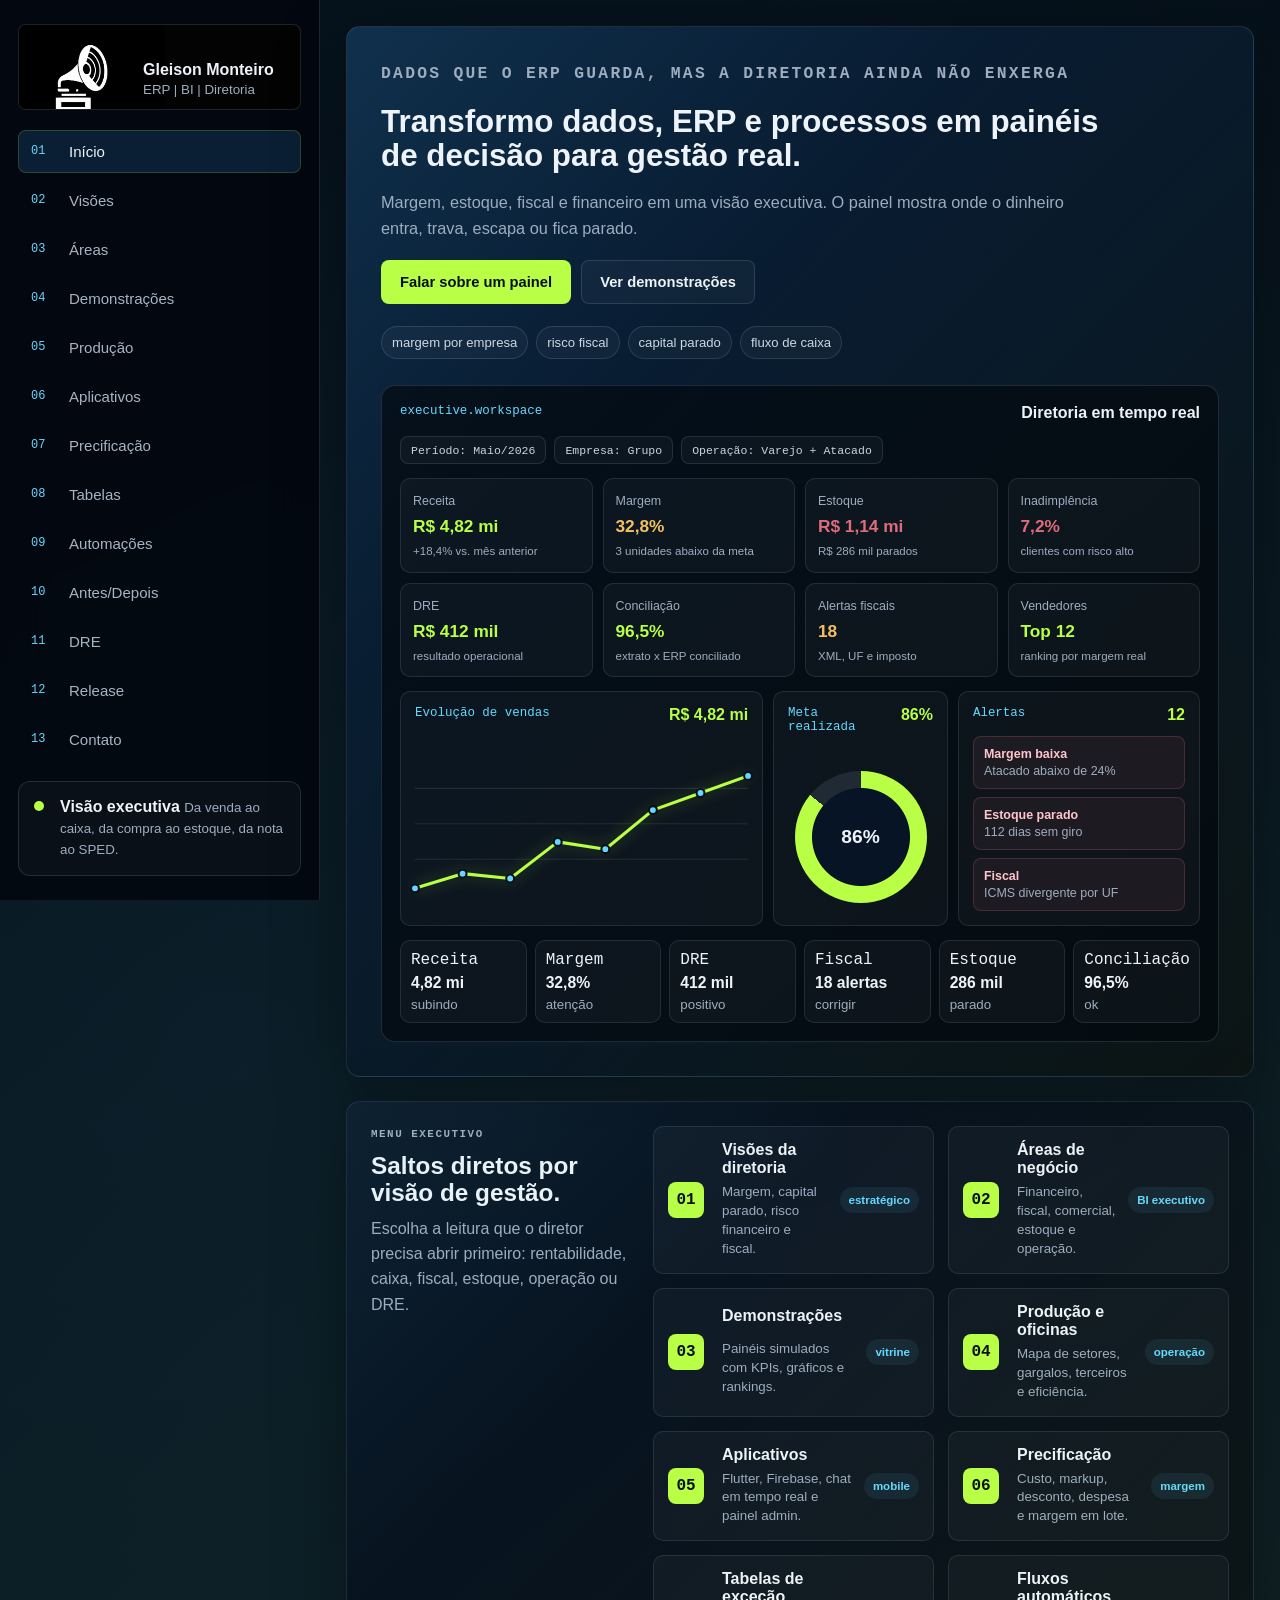
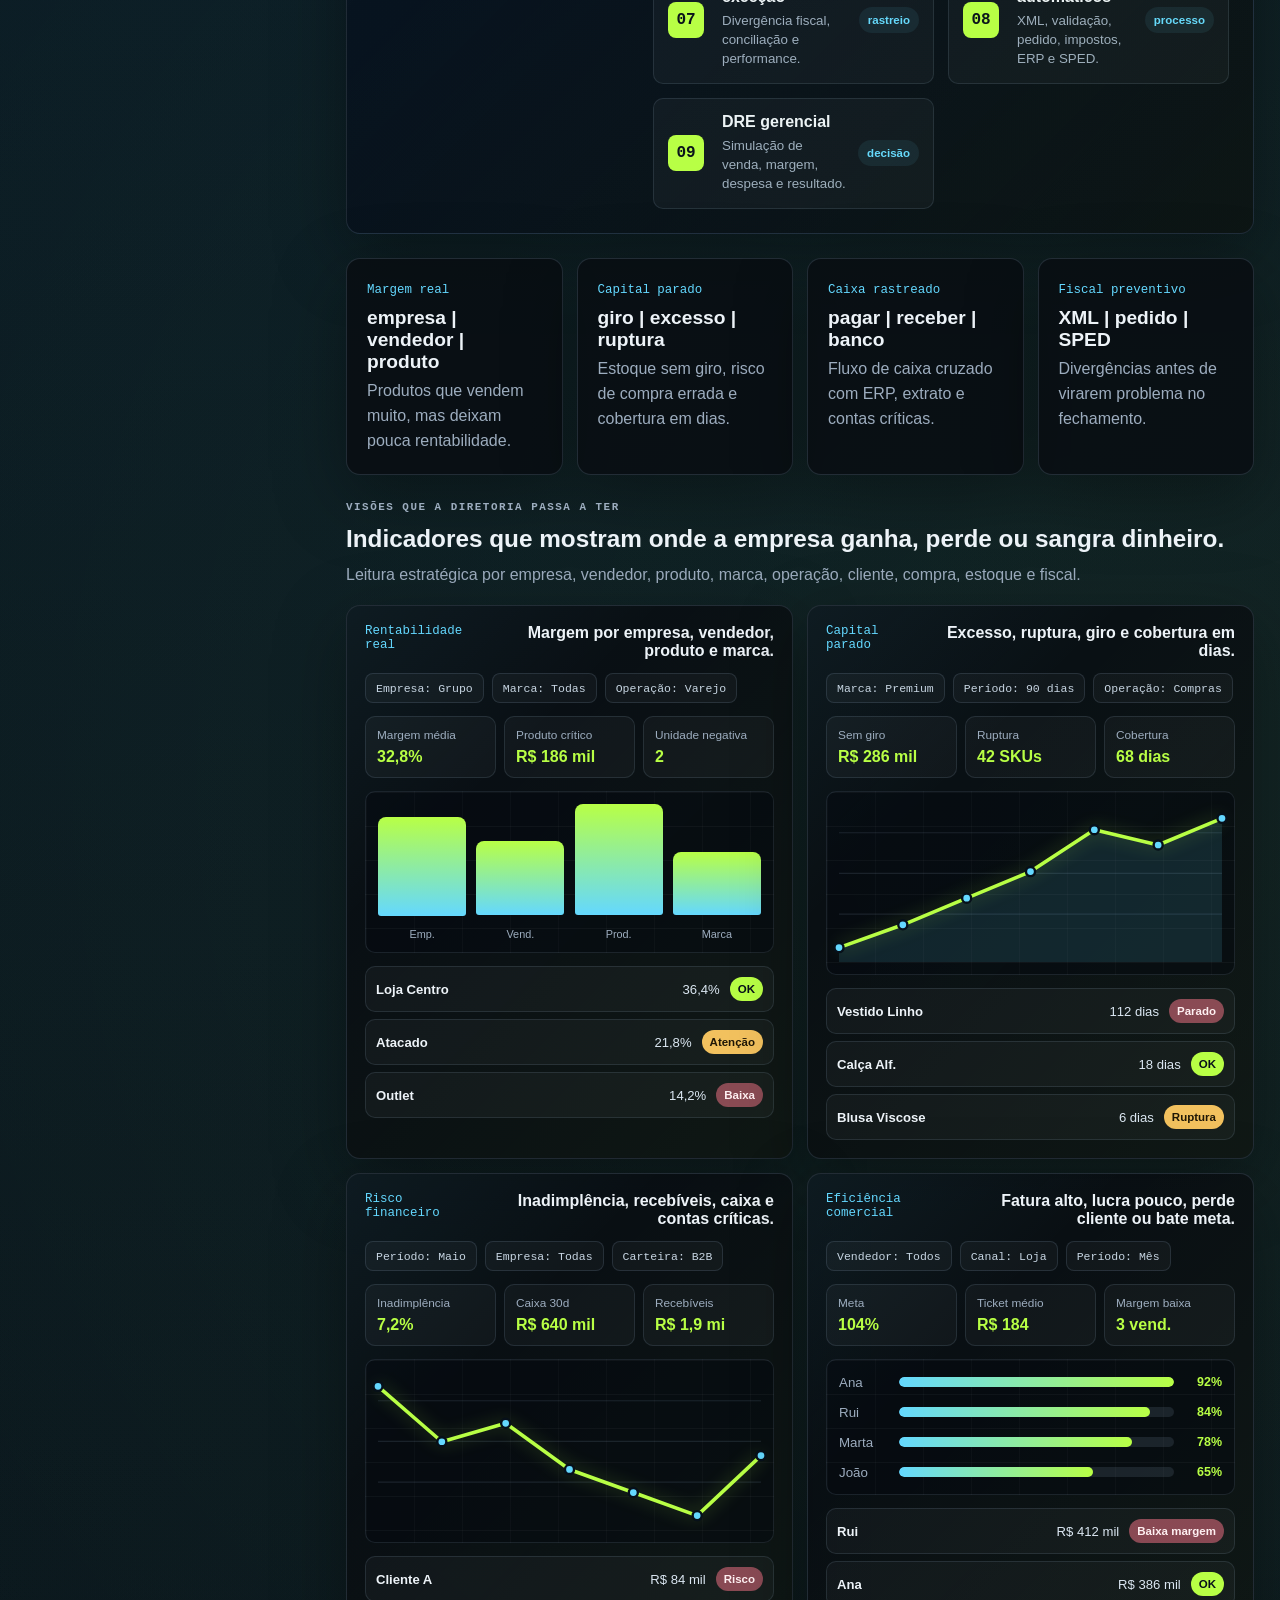
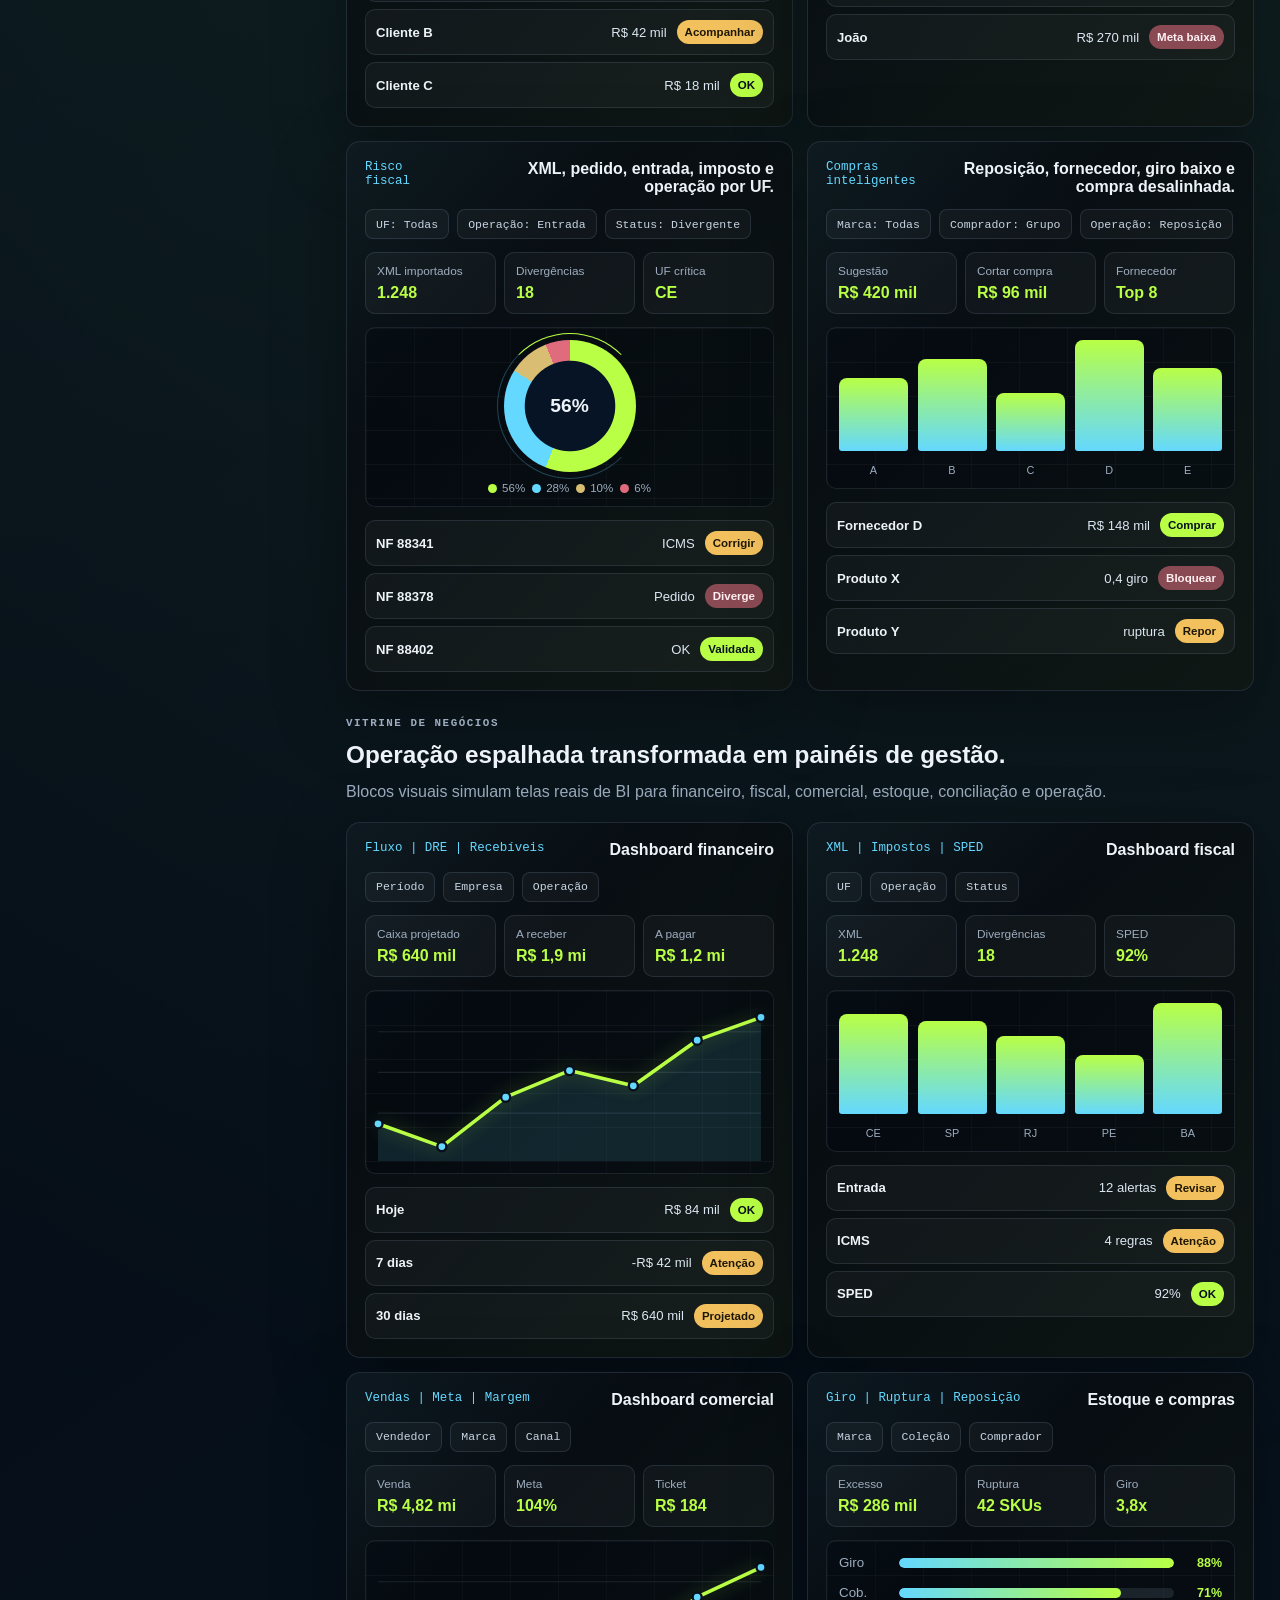
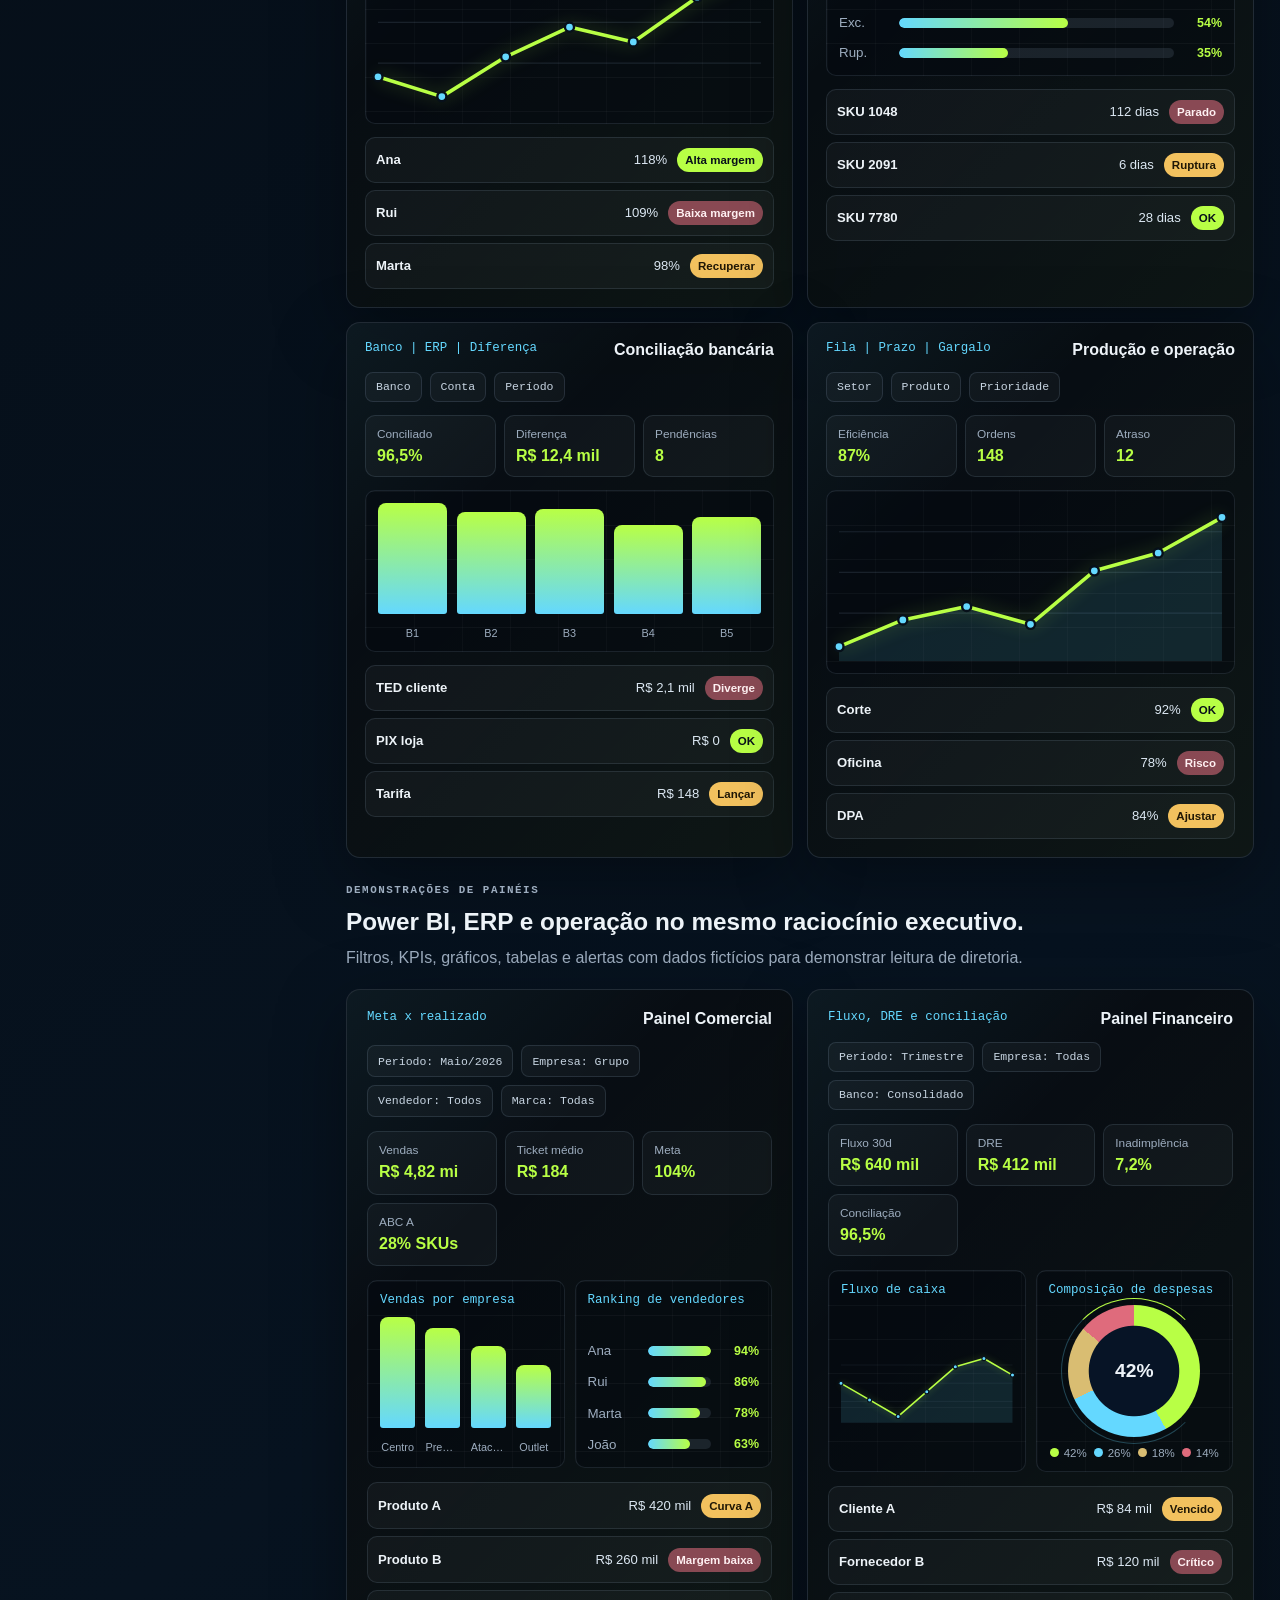
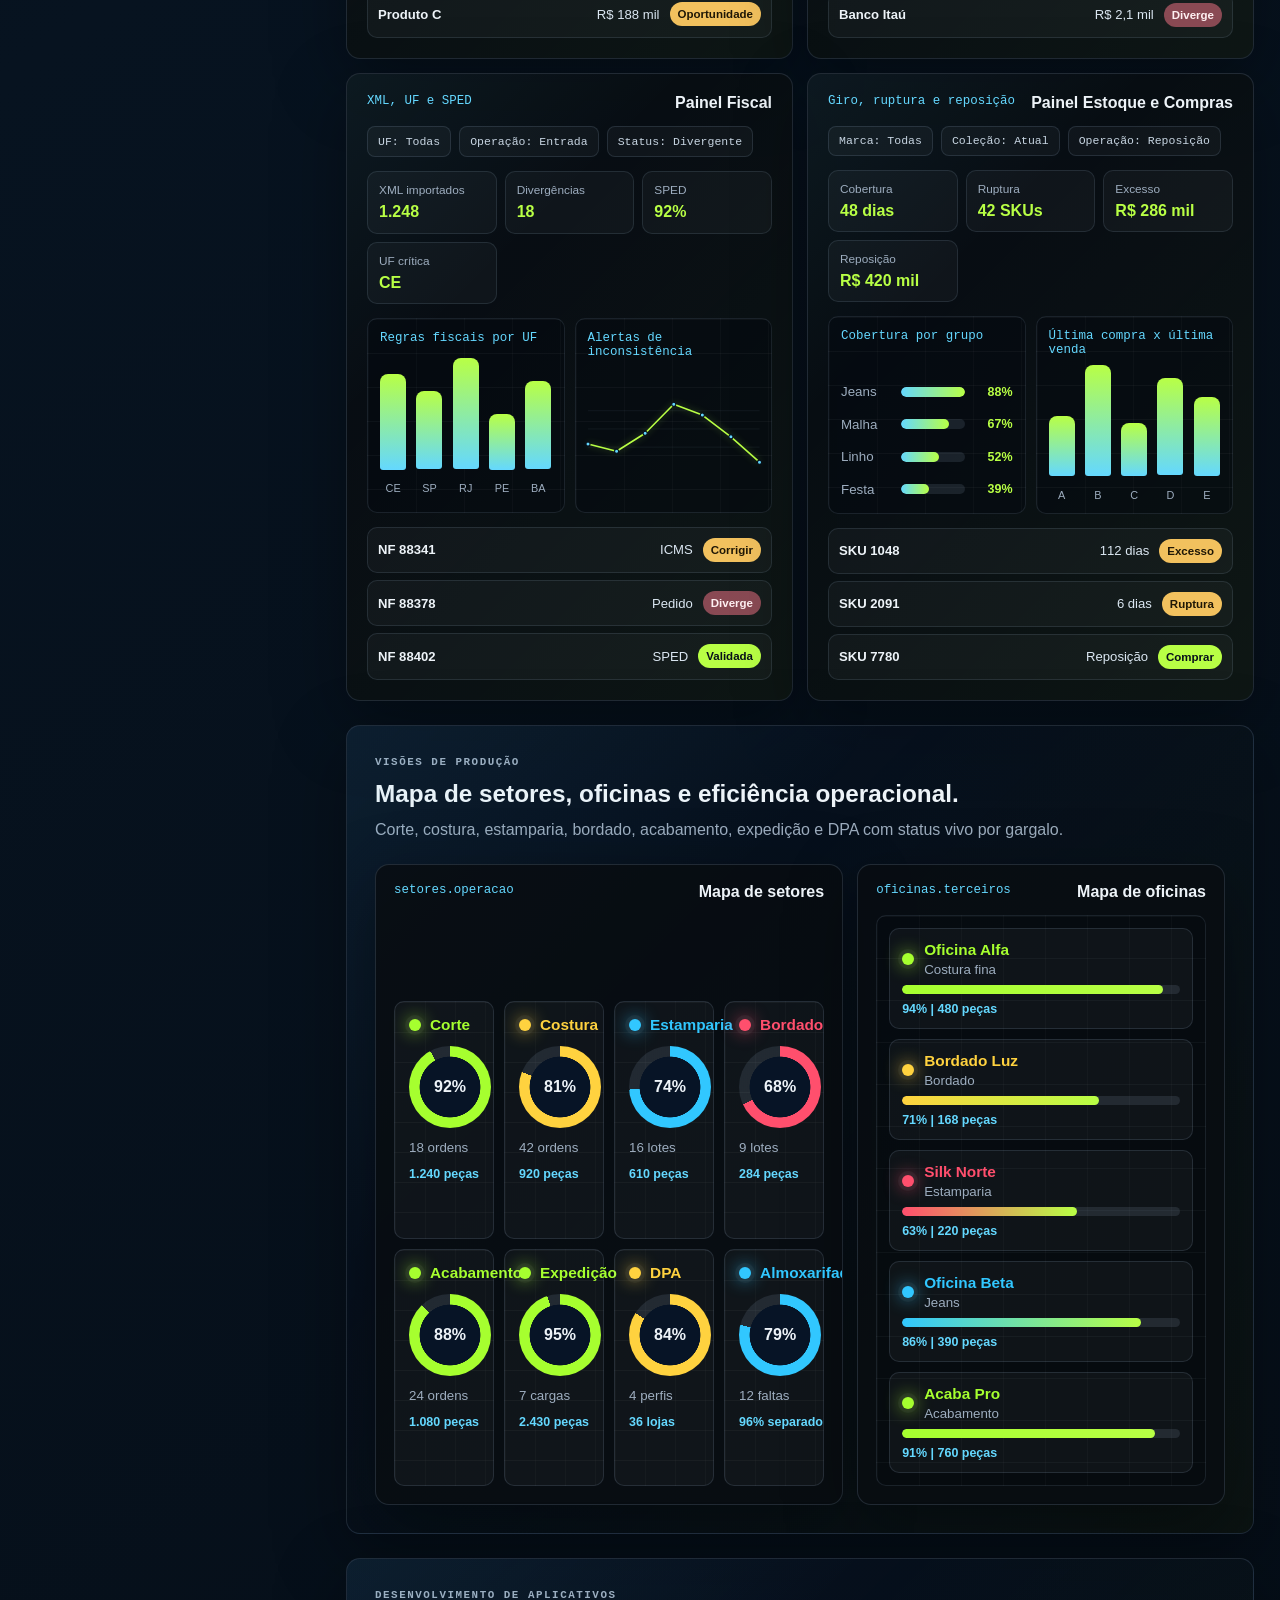
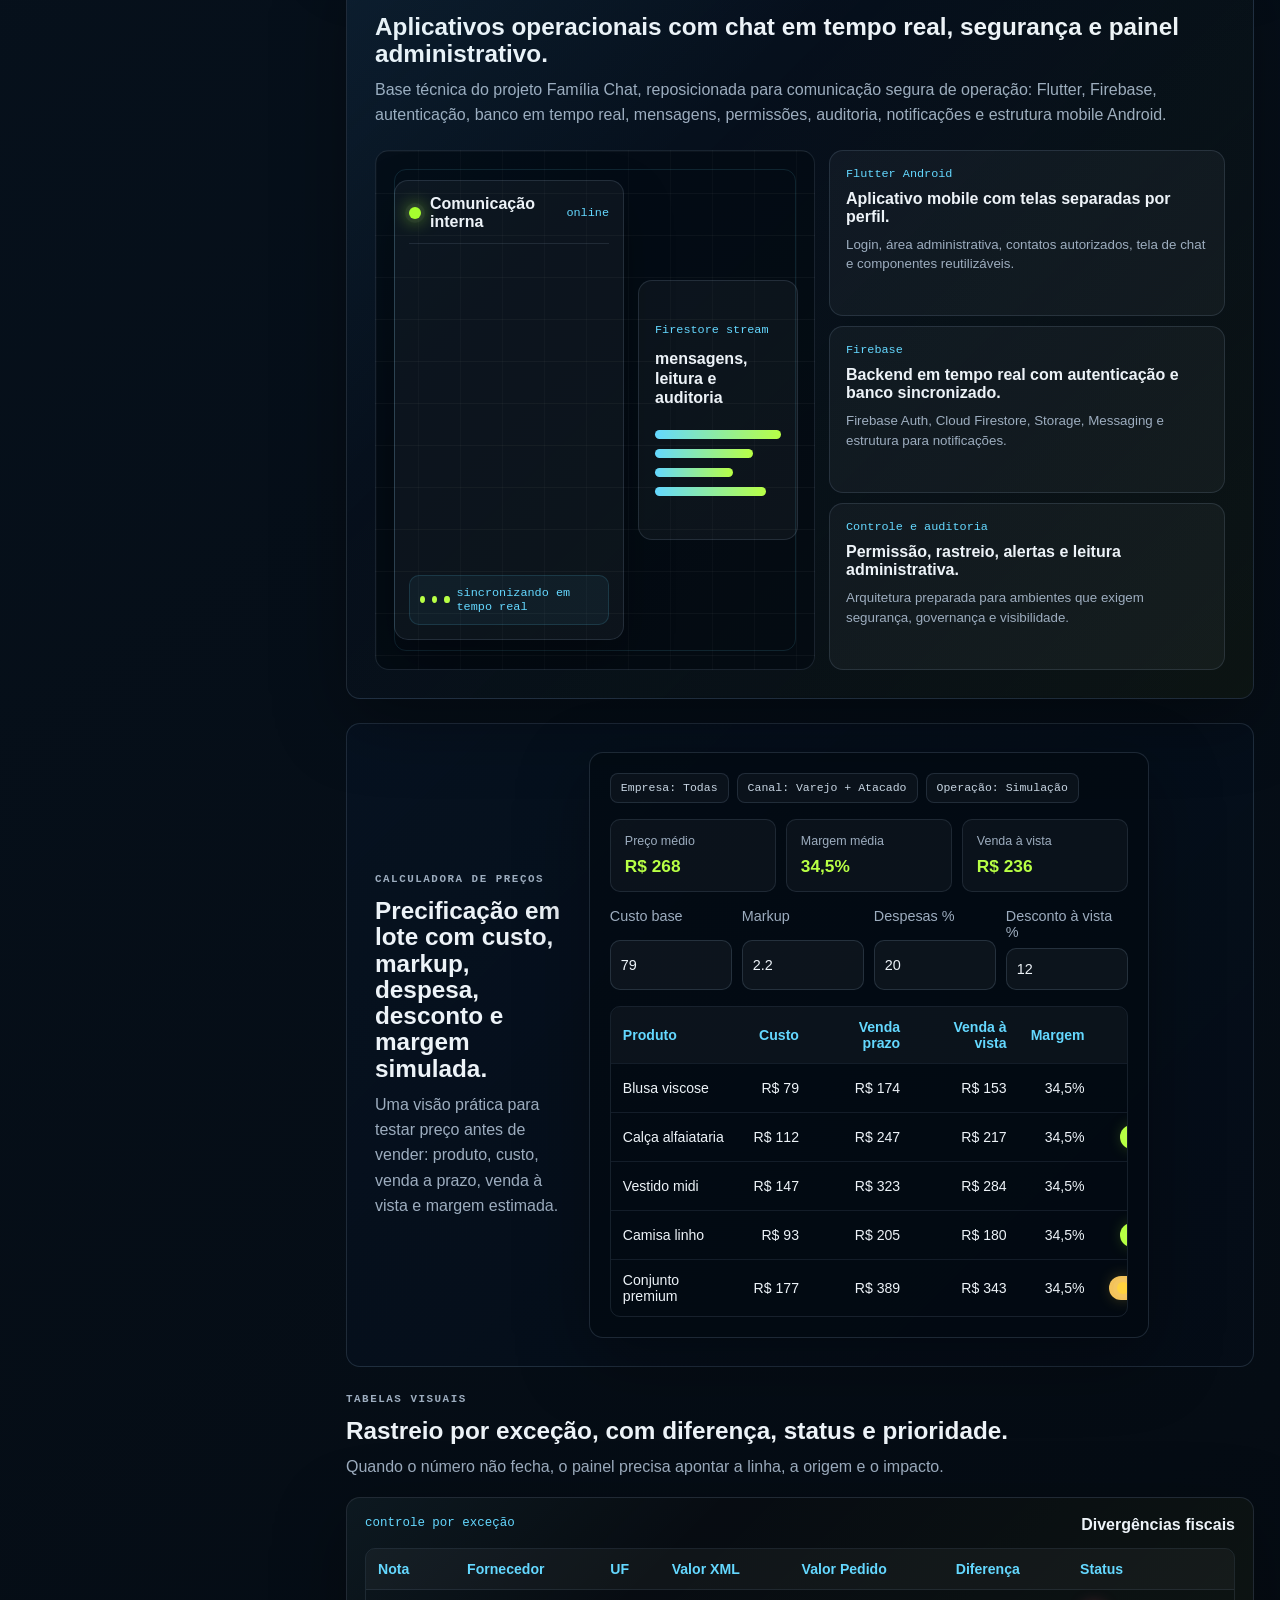
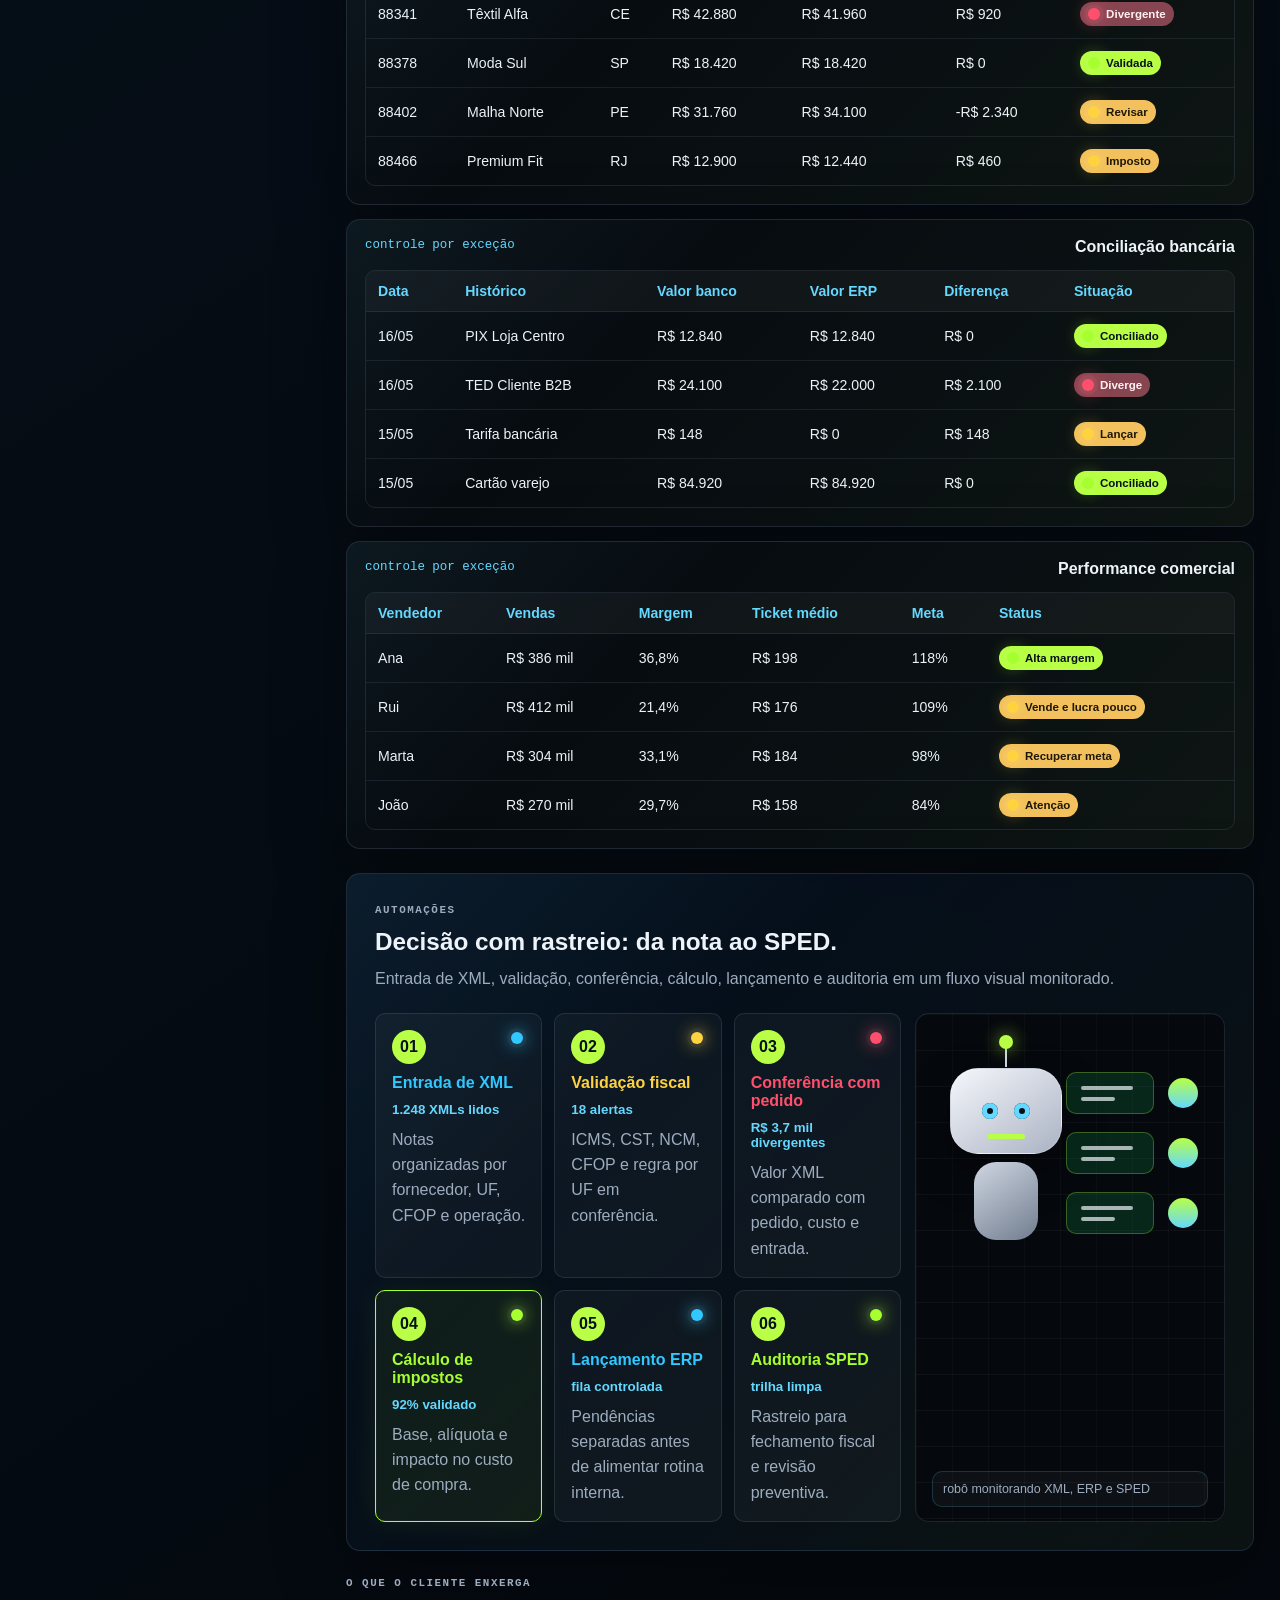
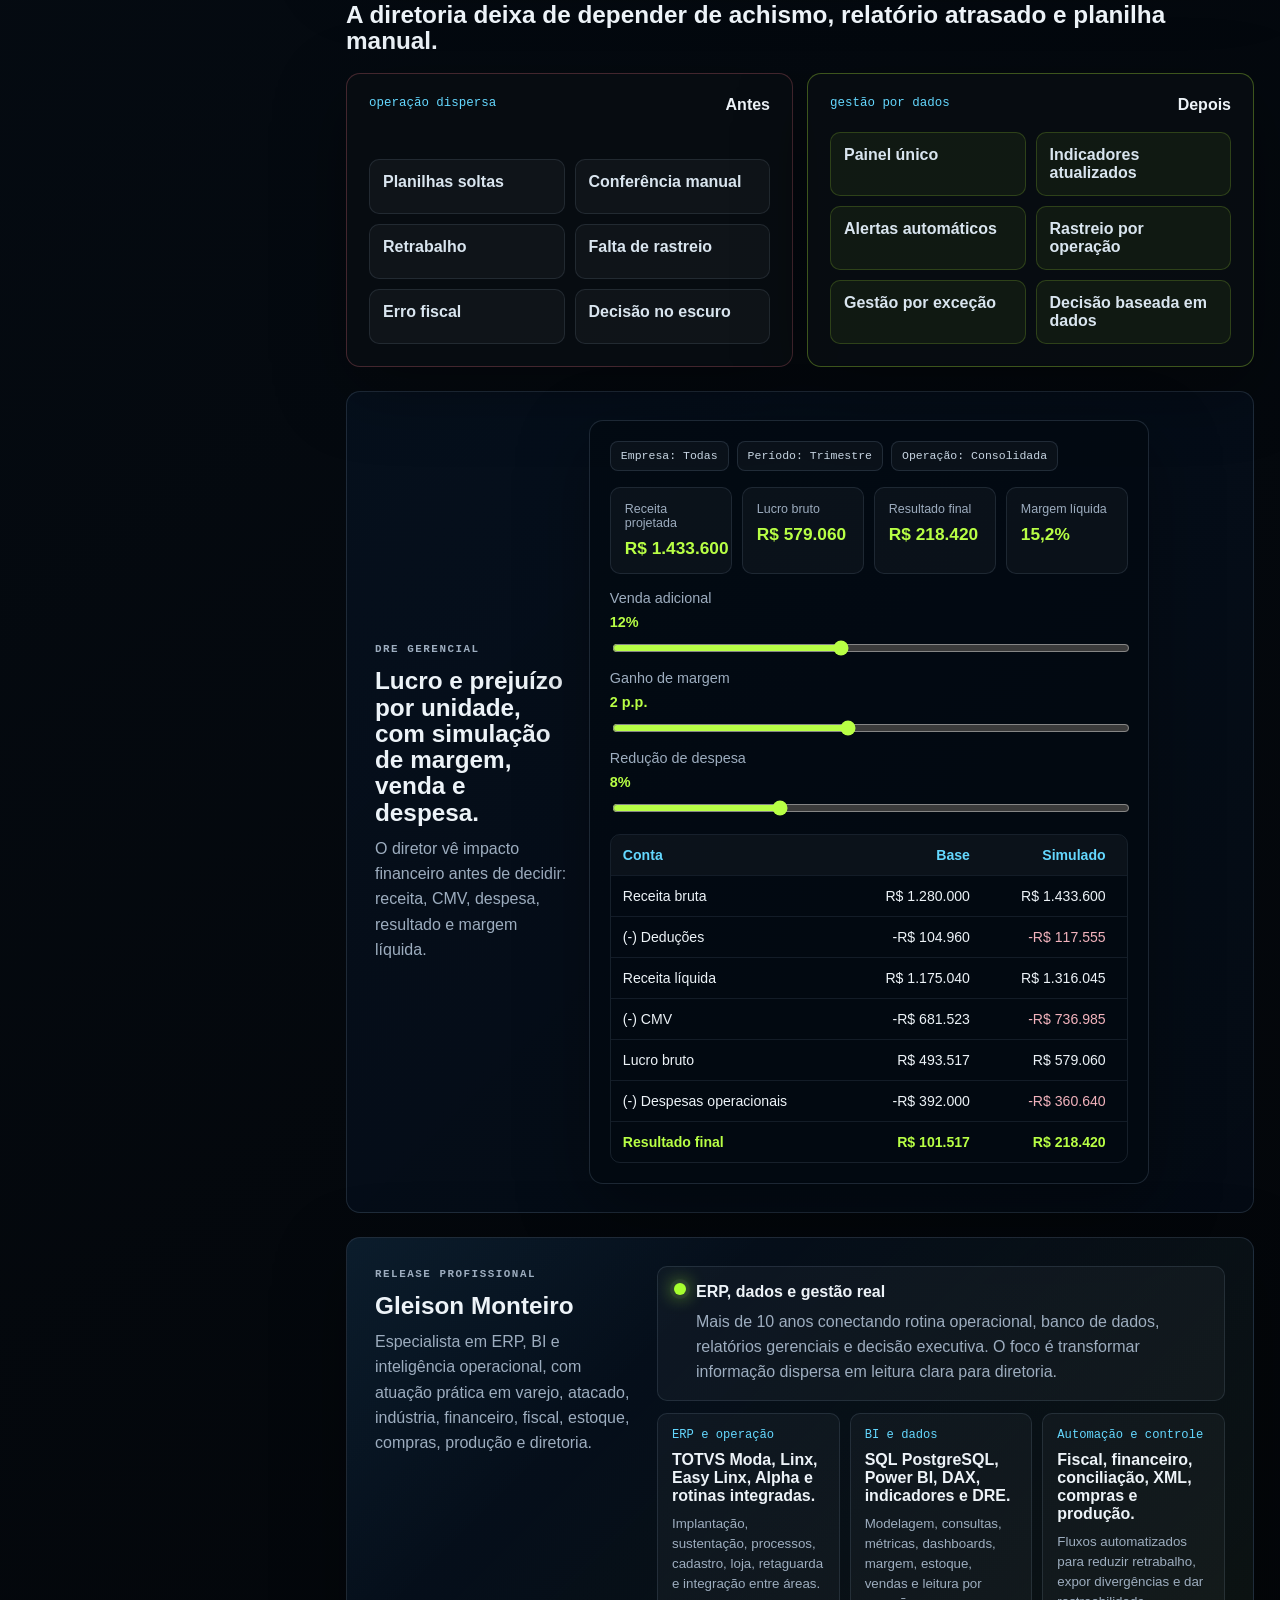
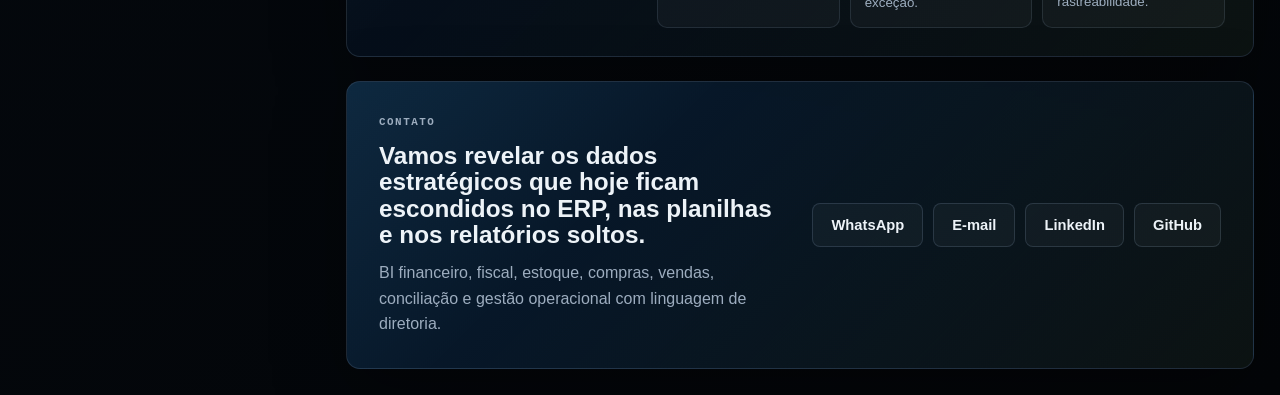
==== commit 0fe5fb24: "Add files via upload" ====
--- a/index.html
+++ b/index.html
@@ -31,11 +31,14 @@
         <a class="nav-link" href="#solucoes"><span>03</span>Áreas</a>
         <a class="nav-link" href="#demonstracoes"><span>04</span>Demonstrações</a>
         <a class="nav-link" href="#producao"><span>05</span>Produção</a>
-        <a class="nav-link" href="#tabelas"><span>06</span>Tabelas</a>
-        <a class="nav-link" href="#automacoes"><span>07</span>Automações</a>
-        <a class="nav-link" href="#antes-depois"><span>08</span>Antes/Depois</a>
-        <a class="nav-link" href="#financeiro"><span>09</span>DRE</a>
-        <a class="nav-link" href="#contato"><span>10</span>Contato</a>
+        <a class="nav-link" href="#aplicativos"><span>06</span>Aplicativos</a>
+        <a class="nav-link" href="#precificacao"><span>07</span>Precificação</a>
+        <a class="nav-link" href="#tabelas"><span>08</span>Tabelas</a>
+        <a class="nav-link" href="#automacoes"><span>09</span>Automações</a>
+        <a class="nav-link" href="#antes-depois"><span>10</span>Antes/Depois</a>
+        <a class="nav-link" href="#financeiro"><span>11</span>DRE</a>
+        <a class="nav-link" href="#release"><span>12</span>Release</a>
+        <a class="nav-link" href="#contato"><span>13</span>Contato</a>
       </nav>
 
       <div class="sidebar-status">
@@ -152,6 +155,100 @@
               <strong>Mapa de oficinas</strong>
             </div>
             <div class="workshop-map" id="workshopMap"></div>
+          </div>
+        </div>
+      </section>
+
+      <section id="aplicativos" class="app-section section-panel reveal">
+        <div class="section-heading">
+          <p class="eyebrow">Desenvolvimento de aplicativos</p>
+          <h2>Aplicativos operacionais com chat em tempo real, segurança e painel administrativo.</h2>
+          <p>Base técnica do projeto Família Chat, reposicionada para comunicação segura de operação: Flutter, Firebase, autenticação, banco em tempo real, mensagens, permissões, auditoria, notificações e estrutura mobile Android.</p>
+        </div>
+        <div class="app-showcase">
+          <div class="chat-gif" aria-label="Animação demonstrando bate-papo em tempo real">
+            <div class="phone-frame">
+              <div class="phone-top">
+                <span class="status-dot status-green"></span>
+                <strong>Comunicação interna</strong>
+                <small>online</small>
+              </div>
+              <div class="chat-stream">
+                <span class="chat-bubble left">Pedido aprovado no ERP.</span>
+                <span class="chat-bubble right">Recebido. Vou validar o estoque.</span>
+                <span class="chat-bubble left">Alerta fiscal anexado ao pedido.</span>
+                <span class="chat-bubble right">Diretoria já visualizou.</span>
+              </div>
+              <div class="typing-bar">
+                <i></i><i></i><i></i>
+                <span>sincronizando em tempo real</span>
+              </div>
+            </div>
+            <div class="realtime-panel">
+              <span>Firestore stream</span>
+              <strong>mensagens, leitura e auditoria</strong>
+              <div class="signal-lines">
+                <i></i><i></i><i></i><i></i>
+              </div>
+            </div>
+          </div>
+          <div class="app-capabilities">
+            <article>
+              <span>Flutter Android</span>
+              <strong>Aplicativo mobile com telas separadas por perfil.</strong>
+              <small>Login, área administrativa, contatos autorizados, tela de chat e componentes reutilizáveis.</small>
+            </article>
+            <article>
+              <span>Firebase</span>
+              <strong>Backend em tempo real com autenticação e banco sincronizado.</strong>
+              <small>Firebase Auth, Cloud Firestore, Storage, Messaging e estrutura para notificações.</small>
+            </article>
+            <article>
+              <span>Controle e auditoria</span>
+              <strong>Permissão, rastreio, alertas e leitura administrativa.</strong>
+              <small>Arquitetura preparada para ambientes que exigem segurança, governança e visibilidade.</small>
+            </article>
+          </div>
+        </div>
+      </section>
+
+      <section id="precificacao" class="content-section split-section price-section">
+        <div class="section-heading reveal">
+          <p class="eyebrow">Calculadora de preços</p>
+          <h2>Precificação em lote com custo, markup, despesa, desconto e margem simulada.</h2>
+          <p>Uma visão prática para testar preço antes de vender: produto, custo, venda a prazo, venda à vista e margem estimada.</p>
+        </div>
+        <div class="price-workbench reveal">
+          <div class="filter-bar">
+            <span>Empresa: Todas</span>
+            <span>Canal: Varejo + Atacado</span>
+            <span>Operação: Simulação</span>
+          </div>
+          <div class="price-results">
+            <div><span>Preço médio</span><strong id="priceAvgSale">R$ 0</strong></div>
+            <div><span>Margem média</span><strong id="priceAvgMargin">0%</strong></div>
+            <div><span>Venda à vista</span><strong id="priceAvgCash">R$ 0</strong></div>
+          </div>
+          <div class="price-controls">
+            <label>Custo base <input id="priceCost" type="number" min="1" value="79"></label>
+            <label>Markup <input id="priceMarkup" type="number" min="1" step="0.1" value="2.2"></label>
+            <label>Despesas % <input id="priceExpense" type="number" min="0" value="20"></label>
+            <label>Desconto à vista % <input id="priceDiscount" type="number" min="0" value="12"></label>
+          </div>
+          <div class="price-table-wrap">
+            <table class="price-table" aria-label="Precificação simulada em lote">
+              <thead>
+                <tr>
+                  <th>Produto</th>
+                  <th>Custo</th>
+                  <th>Venda prazo</th>
+                  <th>Venda à vista</th>
+                  <th>Margem</th>
+                  <th>Status</th>
+                </tr>
+              </thead>
+              <tbody id="priceTableBody"></tbody>
+            </table>
           </div>
         </div>
       </section>
@@ -237,6 +334,38 @@
         </div>
       </section>
 
+      <section id="release" class="release-section section-panel reveal">
+        <div class="section-heading">
+          <p class="eyebrow">Release profissional</p>
+          <h2>Gleison Monteiro</h2>
+          <p>Especialista em ERP, BI e inteligência operacional, com atuação prática em varejo, atacado, indústria, financeiro, fiscal, estoque, compras, produção e diretoria.</p>
+        </div>
+        <div class="release-board">
+          <article class="release-profile">
+            <span class="status-dot status-green"></span>
+            <strong>ERP, dados e gestão real</strong>
+            <p>Mais de 10 anos conectando rotina operacional, banco de dados, relatórios gerenciais e decisão executiva. O foco é transformar informação dispersa em leitura clara para diretoria.</p>
+          </article>
+          <div class="release-grid">
+            <article>
+              <span>ERP e operação</span>
+              <strong>TOTVS Moda, Linx, Easy Linx, Alpha e rotinas integradas.</strong>
+              <small>Implantação, sustentação, processos, cadastro, loja, retaguarda e integração entre áreas.</small>
+            </article>
+            <article>
+              <span>BI e dados</span>
+              <strong>SQL PostgreSQL, Power BI, DAX, indicadores e DRE.</strong>
+              <small>Modelagem, consultas, métricas, dashboards, margem, estoque, vendas e leitura por exceção.</small>
+            </article>
+            <article>
+              <span>Automação e controle</span>
+              <strong>Fiscal, financeiro, conciliação, XML, compras e produção.</strong>
+              <small>Fluxos automatizados para reduzir retrabalho, expor divergências e dar rastreabilidade.</small>
+            </article>
+          </div>
+        </div>
+      </section>
+
       <section id="contato" class="contact-section section-panel">
         <div class="contact-copy reveal">
           <p class="eyebrow">Contato</p>
--- a/styles.css
+++ b/styles.css
@@ -226,6 +226,7 @@
 .production-map-card,
 .visual-table-card,
 .dre-simulator,
+.release-section,
 .comparison-card {
   position: relative;
   overflow: hidden;
@@ -264,6 +265,7 @@
 .demo-panel > *,
 .visual-table-card > *,
 .production-map-card > *,
+.release-section > *,
 .automation-section > *,
 .comparison-card > * {
   position: relative;
@@ -921,6 +923,192 @@
   gap: 22px;
   padding: 28px;
   background: linear-gradient(135deg, rgba(7, 20, 37, 0.74), rgba(5, 10, 17, 0.92));
+}
+
+.app-section {
+  display: grid;
+  gap: 22px;
+  padding: 28px;
+  background: linear-gradient(135deg, rgba(7, 20, 37, 0.74), rgba(5, 10, 17, 0.92));
+}
+
+.app-showcase {
+  display: grid;
+  grid-template-columns: minmax(440px, 0.95fr) minmax(0, 1.05fr);
+  gap: 14px;
+  align-items: stretch;
+}
+
+.chat-gif {
+  position: relative;
+  min-height: 520px;
+  display: grid;
+  grid-template-columns: minmax(230px, 0.78fr) minmax(160px, 0.55fr);
+  gap: 14px;
+  align-items: center;
+  padding: 18px;
+  border: 1px solid rgba(170, 197, 230, 0.13);
+  border-radius: 14px;
+  overflow: hidden;
+  background:
+    linear-gradient(rgba(255,255,255,0.035) 1px, transparent 1px),
+    linear-gradient(90deg, rgba(255,255,255,0.025) 1px, transparent 1px),
+    rgba(3, 9, 16, 0.58);
+  background-size: 42px 42px;
+}
+
+.chat-gif::before {
+  content: "";
+  position: absolute;
+  inset: 18px;
+  border: 1px solid rgba(100, 216, 255, 0.12);
+  border-radius: 12px;
+  pointer-events: none;
+}
+
+.phone-frame,
+.realtime-panel,
+.app-capabilities article {
+  position: relative;
+  z-index: 1;
+  border: 1px solid rgba(170, 197, 230, 0.14);
+  border-radius: 14px;
+  background: rgba(255, 255, 255, 0.04);
+}
+
+.phone-frame {
+  min-height: 460px;
+  display: grid;
+  grid-template-rows: auto minmax(0, 1fr) auto;
+  gap: 12px;
+  padding: 14px;
+  box-shadow: 0 22px 50px rgba(0,0,0,0.28);
+}
+
+.phone-top {
+  display: grid;
+  grid-template-columns: auto minmax(0, 1fr) auto;
+  gap: 9px;
+  align-items: center;
+  padding-bottom: 12px;
+  border-bottom: 1px solid rgba(170, 197, 230, 0.12);
+}
+
+.phone-top small,
+.typing-bar span,
+.realtime-panel span,
+.app-capabilities span {
+  color: var(--cyan);
+  font-family: Consolas, "Courier New", monospace;
+  font-size: 0.74rem;
+}
+
+.chat-stream {
+  position: relative;
+  display: grid;
+  align-content: end;
+  gap: 10px;
+  min-height: 300px;
+}
+
+.chat-bubble {
+  max-width: 86%;
+  padding: 11px 12px;
+  border: 1px solid rgba(170, 197, 230, 0.14);
+  border-radius: 14px;
+  color: #e8f2fb;
+  background: rgba(255, 255, 255, 0.055);
+  font-size: 0.88rem;
+  line-height: 1.35;
+  opacity: 0;
+  transform: translateY(10px);
+  animation: chatMessage 6s ease-in-out infinite;
+}
+
+.chat-bubble.left {
+  justify-self: start;
+  border-bottom-left-radius: 4px;
+}
+
+.chat-bubble.right {
+  justify-self: end;
+  border-color: rgba(185, 255, 61, 0.24);
+  border-bottom-right-radius: 4px;
+  background: rgba(185, 255, 61, 0.09);
+}
+
+.chat-bubble:nth-child(2) { animation-delay: 0.75s; }
+.chat-bubble:nth-child(3) { animation-delay: 1.5s; }
+.chat-bubble:nth-child(4) { animation-delay: 2.25s; }
+
+.typing-bar {
+  min-height: 42px;
+  display: flex;
+  align-items: center;
+  gap: 7px;
+  padding: 10px;
+  border: 1px solid rgba(100, 216, 255, 0.14);
+  border-radius: 10px;
+  background: rgba(100, 216, 255, 0.055);
+}
+
+.typing-bar i {
+  width: 7px;
+  height: 7px;
+  border-radius: 50%;
+  background: var(--lime);
+  animation: typingDot 1.1s ease-in-out infinite;
+}
+
+.typing-bar i:nth-child(2) { animation-delay: 0.16s; }
+.typing-bar i:nth-child(3) { animation-delay: 0.32s; }
+
+.realtime-panel {
+  min-height: 260px;
+  display: grid;
+  align-content: center;
+  gap: 12px;
+  padding: 16px;
+}
+
+.realtime-panel strong {
+  line-height: 1.22;
+}
+
+.signal-lines {
+  display: grid;
+  gap: 10px;
+  margin-top: 10px;
+}
+
+.signal-lines i {
+  height: 9px;
+  border-radius: 999px;
+  background: linear-gradient(90deg, var(--cyan), var(--lime));
+  transform-origin: left;
+  animation: signalFlow 1.8s ease-in-out infinite;
+}
+
+.signal-lines i:nth-child(2) { width: 78%; animation-delay: 0.2s; }
+.signal-lines i:nth-child(3) { width: 62%; animation-delay: 0.4s; }
+.signal-lines i:nth-child(4) { width: 88%; animation-delay: 0.6s; }
+
+.app-capabilities {
+  display: grid;
+  gap: 10px;
+}
+
+.app-capabilities article {
+  min-height: 162px;
+  display: grid;
+  align-content: start;
+  gap: 9px;
+  padding: 16px;
+}
+
+.app-capabilities small {
+  color: var(--muted);
+  line-height: 1.5;
 }
 
 .production-layout {
@@ -1447,37 +1635,62 @@
   background: rgba(3, 9, 16, 0.62);
 }
 
-.dre-results {
+.price-workbench {
+  display: grid;
+  gap: 16px;
+  padding: 20px;
+  border: 1px solid var(--line);
+  border-radius: 14px;
+  background: rgba(3, 9, 16, 0.62);
+  box-shadow: var(--shadow);
+}
+
+.dre-results,
+.price-results {
   display: grid;
   grid-template-columns: repeat(4, minmax(0, 1fr));
   gap: 10px;
 }
 
-.dre-results div {
+.price-results {
+  grid-template-columns: repeat(3, minmax(0, 1fr));
+}
+
+.dre-results div,
+.price-results div {
   padding: 14px;
   border: 1px solid rgba(170, 197, 230, 0.12);
   border-radius: 10px;
   background: rgba(255, 255, 255, 0.035);
 }
 
-.dre-results span {
+.dre-results span,
+.price-results span {
   display: block;
   margin-bottom: 8px;
   color: var(--muted);
   font-size: 0.78rem;
 }
 
-.dre-results strong {
+.dre-results strong,
+.price-results strong {
   color: var(--lime);
   font-size: 1.08rem;
 }
 
-.dre-controls {
+.dre-controls,
+.price-controls {
   display: grid;
   gap: 12px;
 }
 
-.dre-controls label {
+.price-controls {
+  grid-template-columns: repeat(4, minmax(0, 1fr));
+  gap: 10px;
+}
+
+.dre-controls label,
+.price-controls label {
   display: grid;
   gap: 8px;
   color: var(--muted);
@@ -1489,23 +1702,58 @@
   font-size: 0.9rem;
 }
 
+.price-controls input {
+  width: 100%;
+  min-height: 42px;
+  border: 1px solid rgba(170, 197, 230, 0.16);
+  border-radius: 10px;
+  padding: 0 10px;
+  color: var(--text);
+  background: rgba(255, 255, 255, 0.045);
+}
+
 input[type="range"] {
   width: 100%;
   accent-color: var(--lime);
 }
 
-.dre-table {
+.price-table-wrap {
+  overflow-x: auto;
+  border: 1px solid rgba(170, 197, 230, 0.12);
+  border-radius: 10px;
+}
+
+.dre-table,
+.price-table {
+  width: 100%;
+  border-collapse: collapse;
   min-width: 620px;
 }
 
 .dre-table th,
-.dre-table td {
+.dre-table td,
+.price-table th,
+.price-table td {
+  padding: 12px;
+  border-bottom: 1px solid rgba(170, 197, 230, 0.1);
+  font-size: 0.88rem;
   text-align: right;
 }
 
 .dre-table th:first-child,
-.dre-table td:first-child {
+.dre-table td:first-child,
+.price-table th:first-child,
+.price-table td:first-child {
   text-align: left;
+}
+
+.price-table th {
+  color: var(--cyan);
+  background: rgba(255, 255, 255, 0.035);
+}
+
+.price-table tr:last-child td {
+  border-bottom: 0;
 }
 
 .dre-table tr:last-child td {
@@ -1515,6 +1763,65 @@
 
 .dre-table .is-negative td:nth-child(3) {
   color: #f2b3bd;
+}
+
+.release-section {
+  display: grid;
+  grid-template-columns: minmax(260px, 0.42fr) minmax(0, 1fr);
+  gap: 22px;
+  align-items: start;
+  padding: 28px;
+  background: linear-gradient(135deg, rgba(7, 20, 37, 0.76), rgba(5, 10, 17, 0.9));
+}
+
+.release-board {
+  display: grid;
+  gap: 12px;
+}
+
+.release-profile,
+.release-grid article {
+  border: 1px solid rgba(170, 197, 230, 0.13);
+  border-radius: 10px;
+  background: rgba(255, 255, 255, 0.035);
+}
+
+.release-profile {
+  display: grid;
+  grid-template-columns: auto minmax(0, 1fr);
+  gap: 8px 10px;
+  padding: 16px;
+}
+
+.release-profile p {
+  grid-column: 2;
+  color: var(--muted);
+  line-height: 1.58;
+}
+
+.release-grid {
+  display: grid;
+  grid-template-columns: repeat(3, minmax(0, 1fr));
+  gap: 10px;
+}
+
+.release-grid article {
+  display: grid;
+  align-content: start;
+  gap: 9px;
+  min-height: 166px;
+  padding: 14px;
+}
+
+.release-grid span {
+  color: var(--cyan);
+  font-family: Consolas, "Courier New", monospace;
+  font-size: 0.76rem;
+}
+
+.release-grid small {
+  color: var(--muted);
+  line-height: 1.48;
 }
 
 .contact-section {
@@ -1603,6 +1910,23 @@
 @keyframes receivePulse {
   0%, 58%, 100% { box-shadow: 0 0 0 0 rgba(185,255,61,0); }
   72% { box-shadow: 0 0 0 12px rgba(185,255,61,0.16); }
+}
+
+@keyframes chatMessage {
+  0%, 8% { opacity: 0; transform: translateY(10px); }
+  16%, 72% { opacity: 1; transform: translateY(0); }
+  88%, 100% { opacity: 0.58; transform: translateY(0); }
+}
+
+@keyframes typingDot {
+  0%, 100% { transform: translateY(0); opacity: 0.4; }
+  50% { transform: translateY(-4px); opacity: 1; }
+}
+
+@keyframes signalFlow {
+  0% { transform: scaleX(0.22); opacity: 0.35; }
+  55% { transform: scaleX(1); opacity: 1; }
+  100% { transform: scaleX(0.72); opacity: 0.62; }
 }
 
 @media (prefers-reduced-motion: reduce) {
@@ -1643,7 +1967,9 @@
   .before-after-grid,
   .jump-section,
   .production-layout,
+  .app-showcase,
   .automation-showcase,
+  .release-section,
   .split-section {
     grid-template-columns: 1fr;
   }
@@ -1651,6 +1977,11 @@
   .robot-gif {
     min-height: 310px;
     order: -1;
+  }
+
+  .chat-gif {
+    min-height: auto;
+    grid-template-columns: 1fr;
   }
 }
 
@@ -1700,6 +2031,7 @@
 
   .hero-dashboard-grid,
   .sector-map,
+  .chat-gif,
   .dual-chart {
     grid-template-columns: 1fr;
   }
@@ -1719,10 +2051,14 @@
   .jump-menu,
   .director-grid,
   .solution-grid,
+  .app-showcase,
   .sector-map,
   .panel-kpis,
   .dre-results,
+  .price-results,
+  .price-controls,
   .automation-flow,
+  .release-grid,
   .comparison-list,
   .contact-actions,
   .button-row {
@@ -1757,23 +2093,29 @@
     border: 0;
   }
 
-  .visual-table {
+  .visual-table,
+  .price-table {
     min-width: 0;
     display: block;
   }
 
-  .visual-table thead {
+  .visual-table thead,
+  .price-table thead {
     display: none;
   }
 
   .visual-table tbody,
   .visual-table tr,
-  .visual-table td {
+  .visual-table td,
+  .price-table tbody,
+  .price-table tr,
+  .price-table td {
     display: block;
     width: 100%;
   }
 
-  .visual-table tr {
+  .visual-table tr,
+  .price-table tr {
     margin-bottom: 12px;
     padding: 12px;
     border: 1px solid rgba(170, 197, 230, 0.14);
@@ -1781,7 +2123,8 @@
     background: rgba(255,255,255,0.035);
   }
 
-  .visual-table td {
+  .visual-table td,
+  .price-table td {
     display: grid;
     grid-template-columns: 110px minmax(0, 1fr);
     gap: 10px;
@@ -1789,14 +2132,16 @@
     border-bottom: 1px solid rgba(170, 197, 230, 0.08);
   }
 
-  .visual-table td::before {
+  .visual-table td::before,
+  .price-table td::before {
     content: attr(data-label);
     color: var(--cyan);
     font-family: Consolas, "Courier New", monospace;
     font-size: 0.72rem;
   }
 
-  .visual-table td:last-child {
+  .visual-table td:last-child,
+  .price-table td:last-child {
     border-bottom: 0;
   }
 
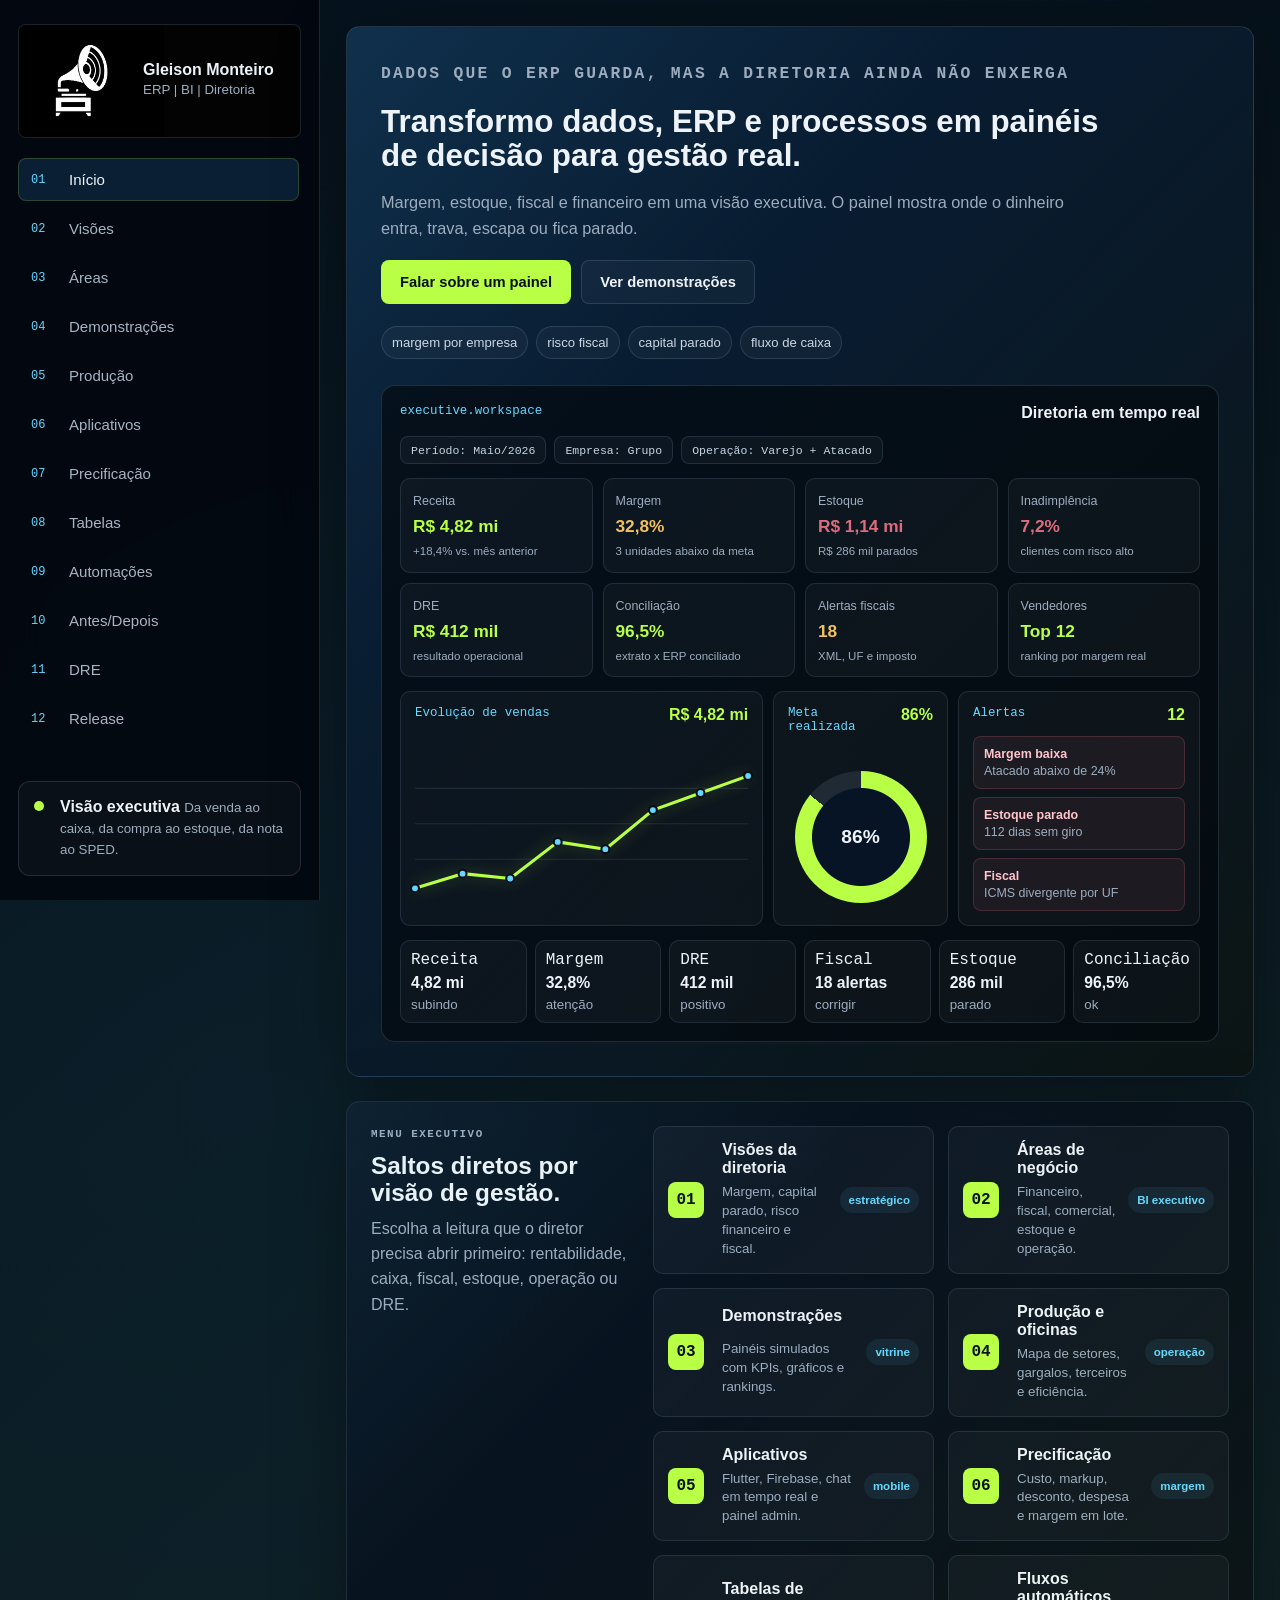
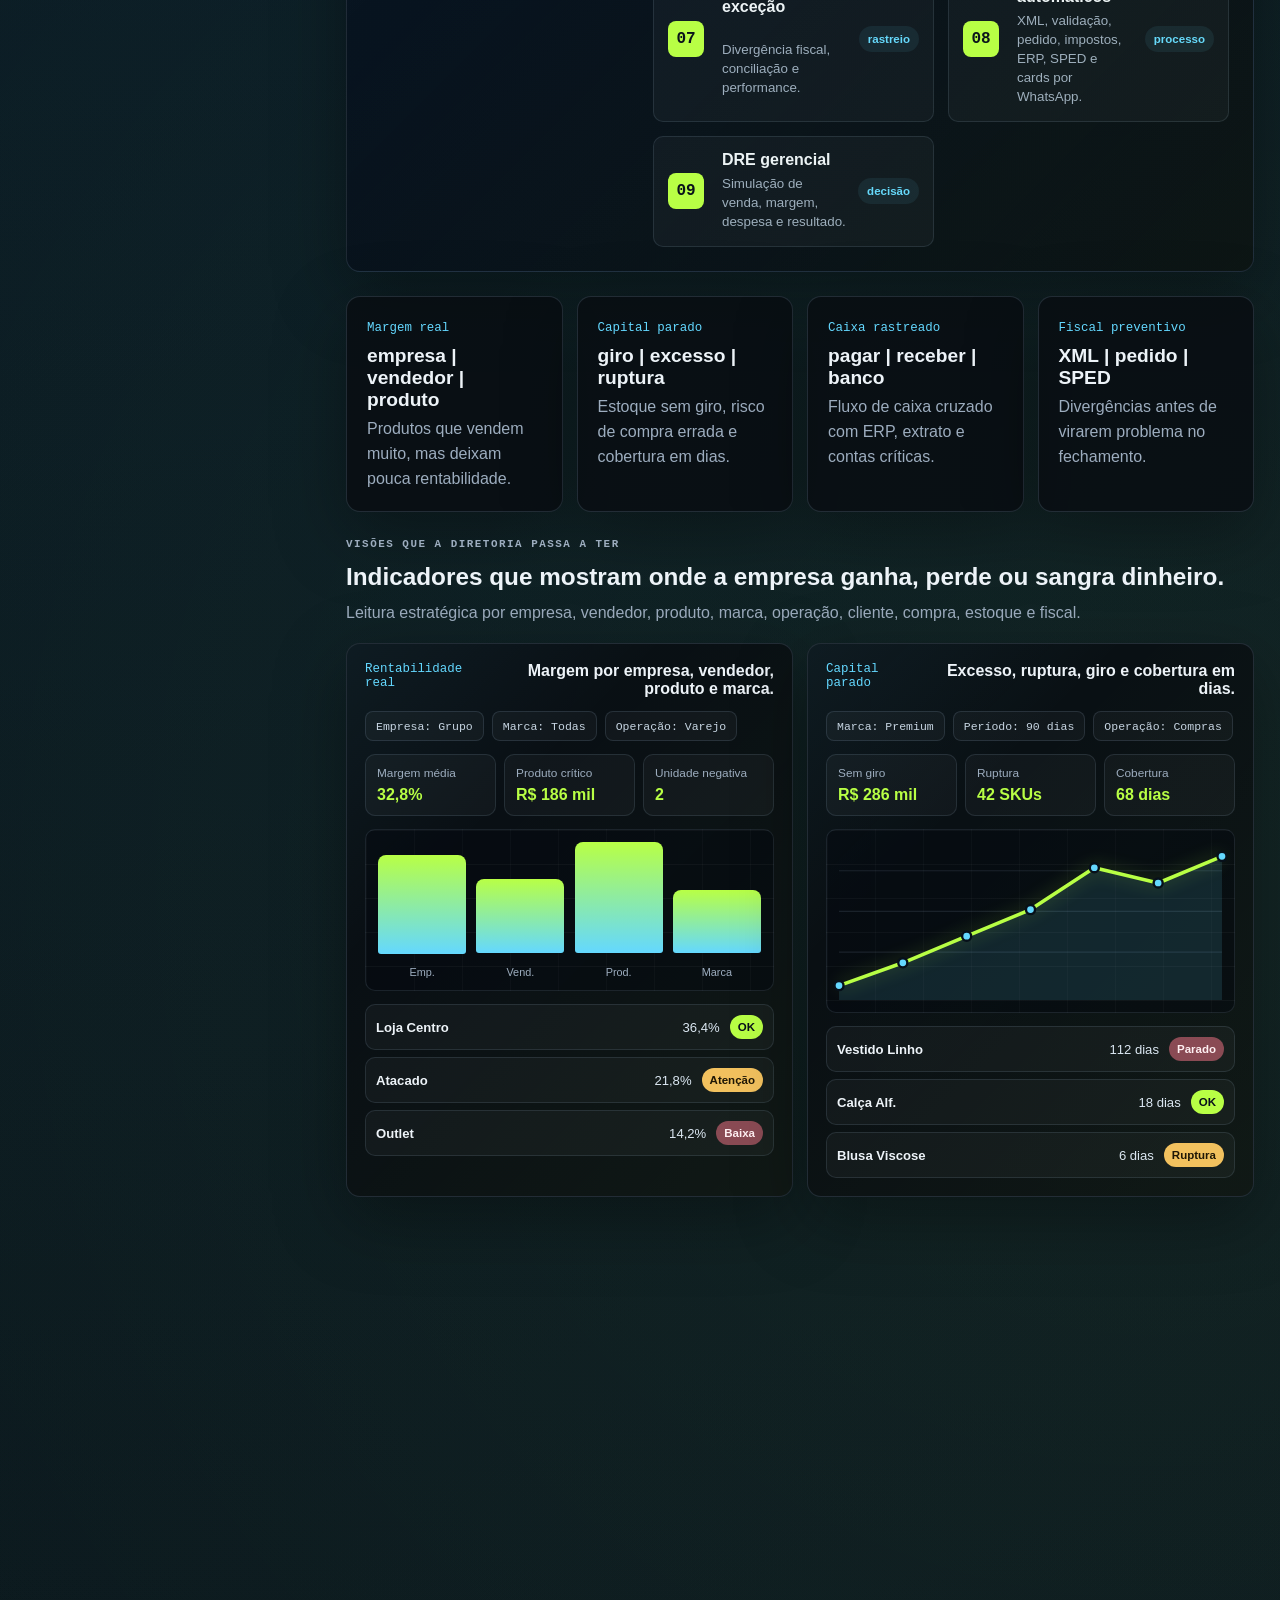
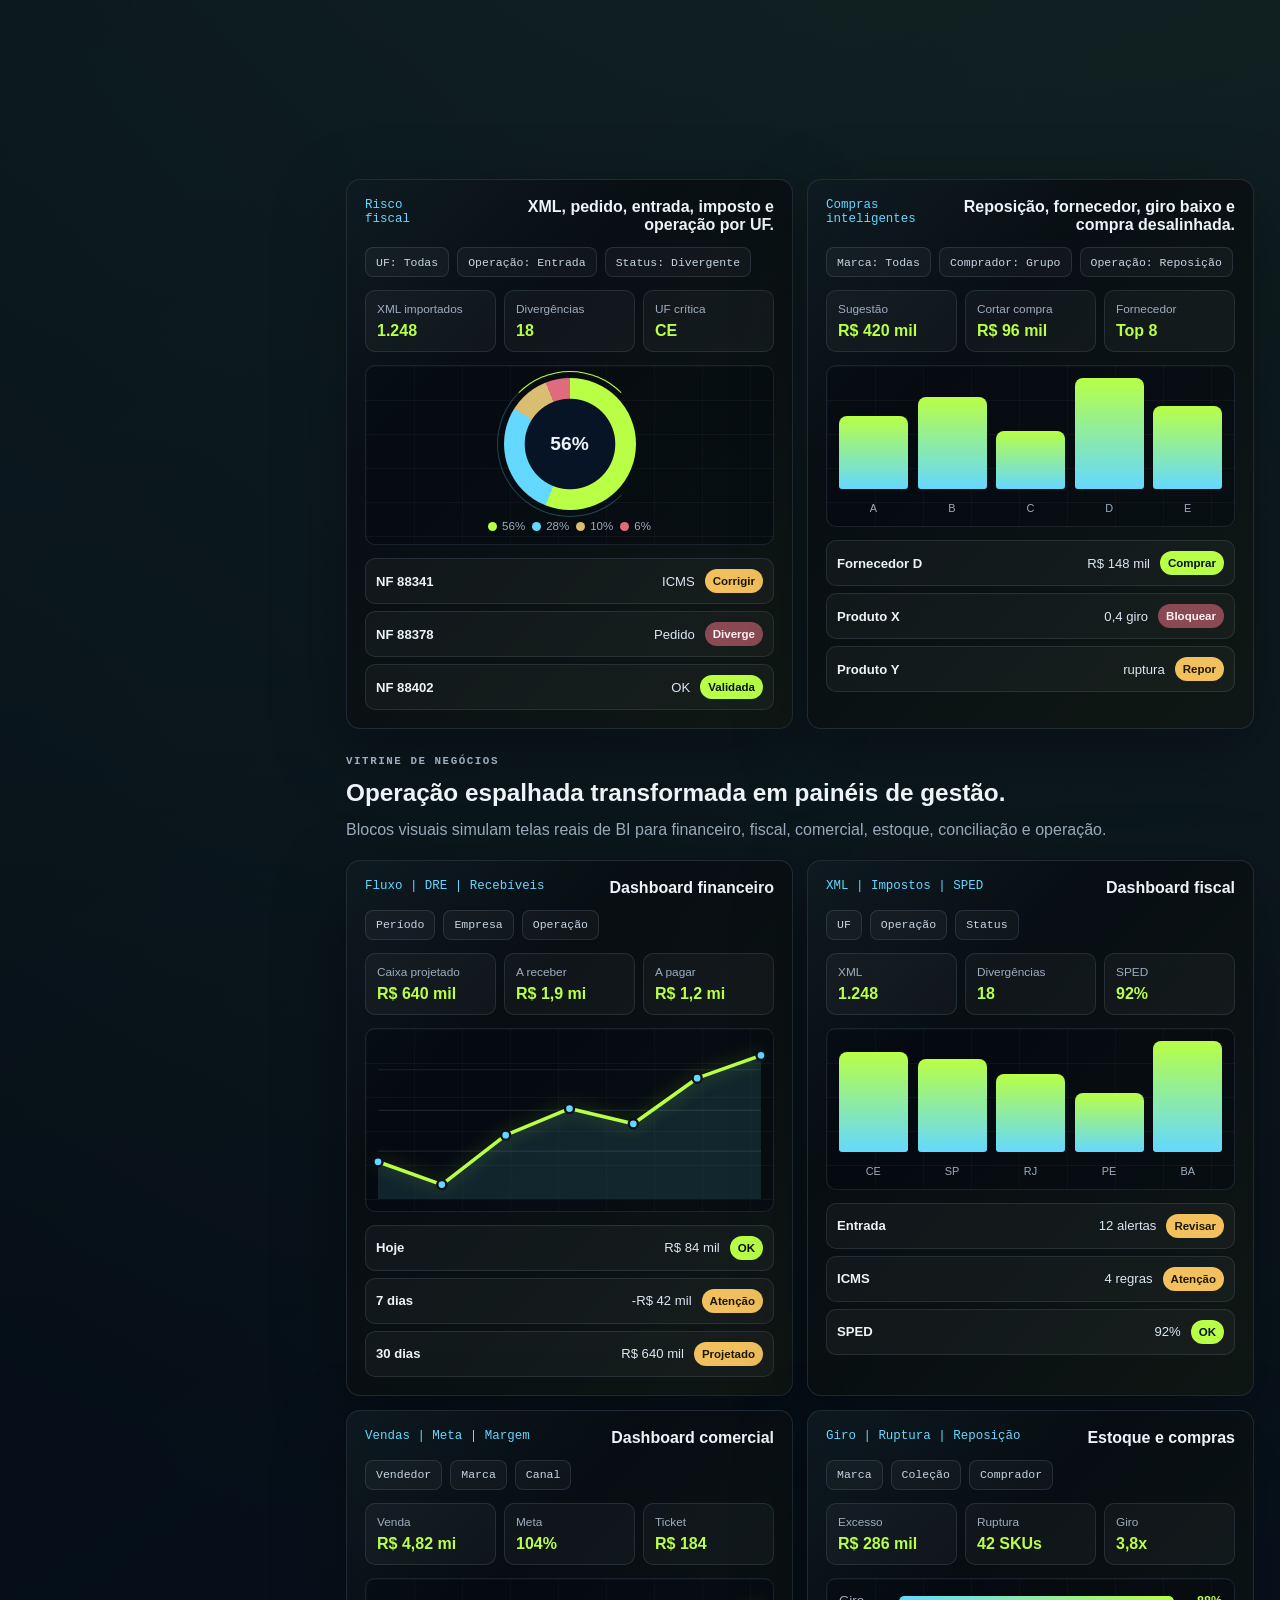
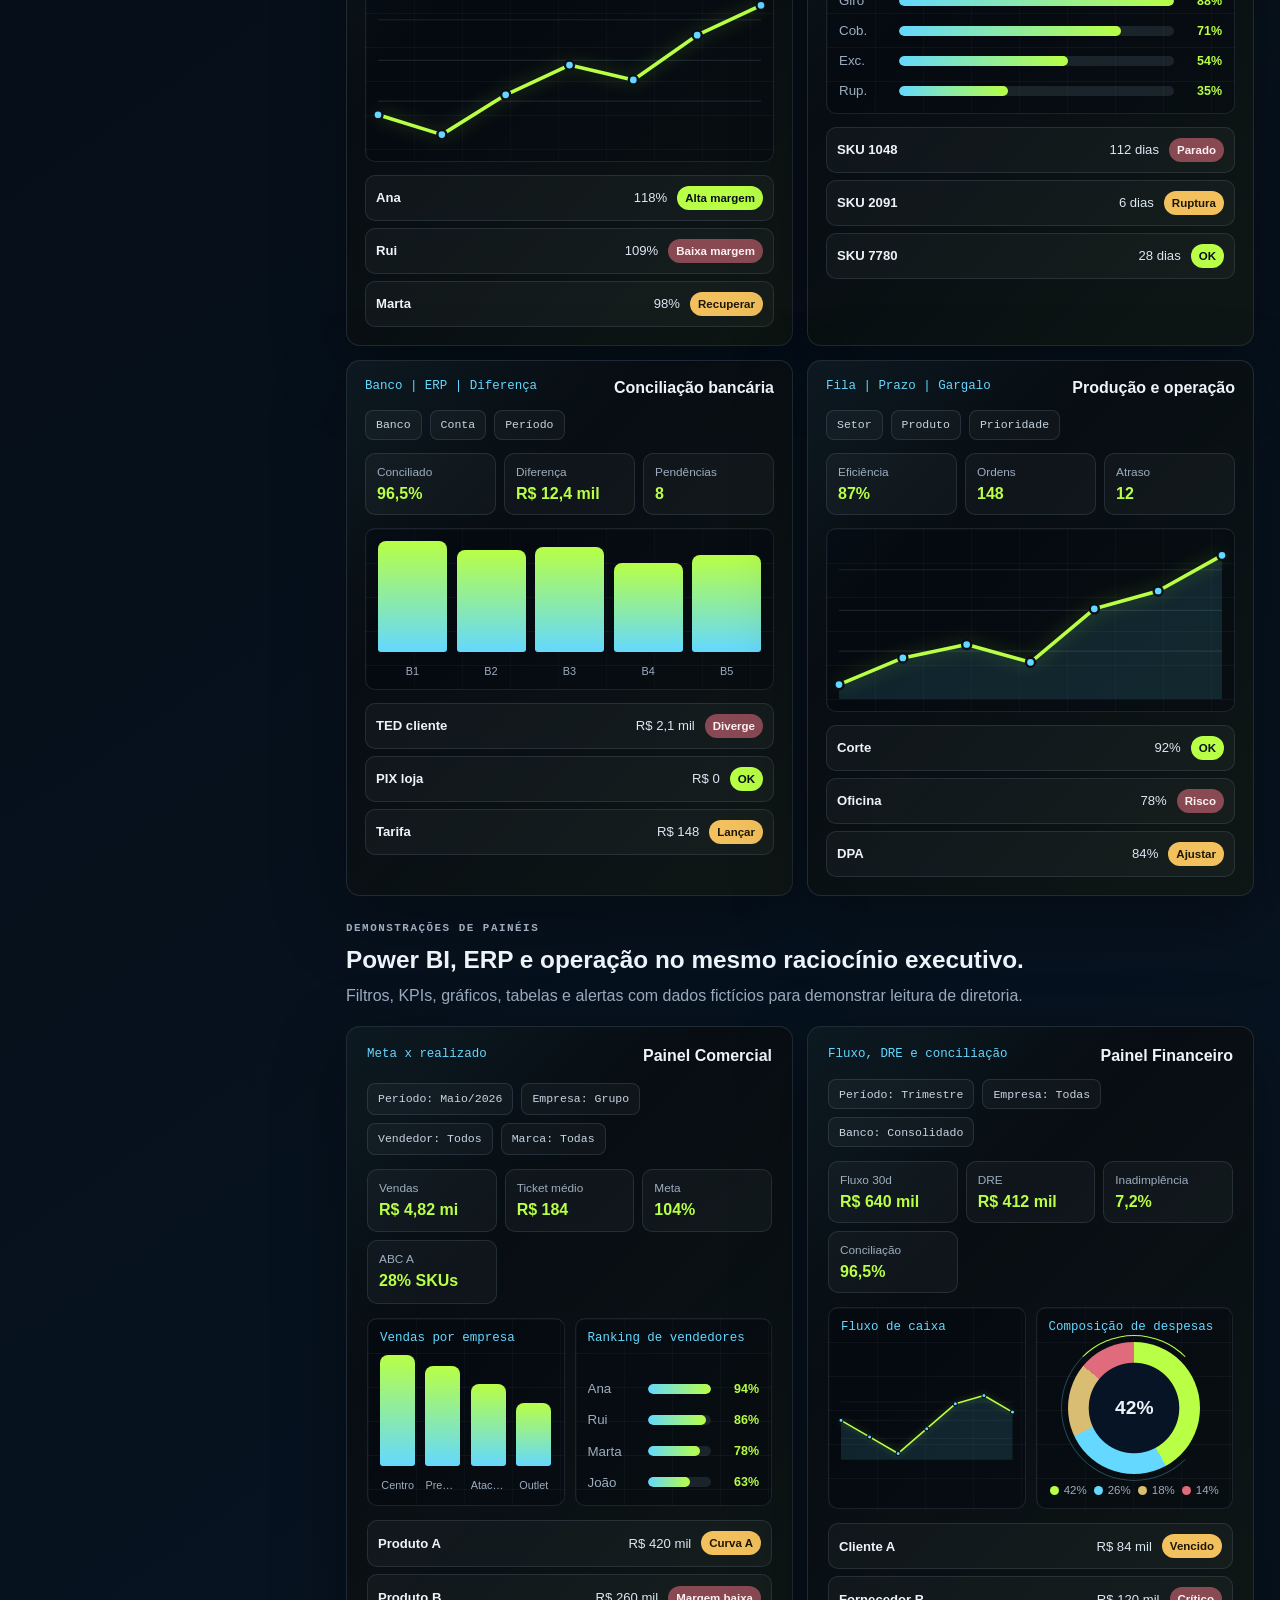
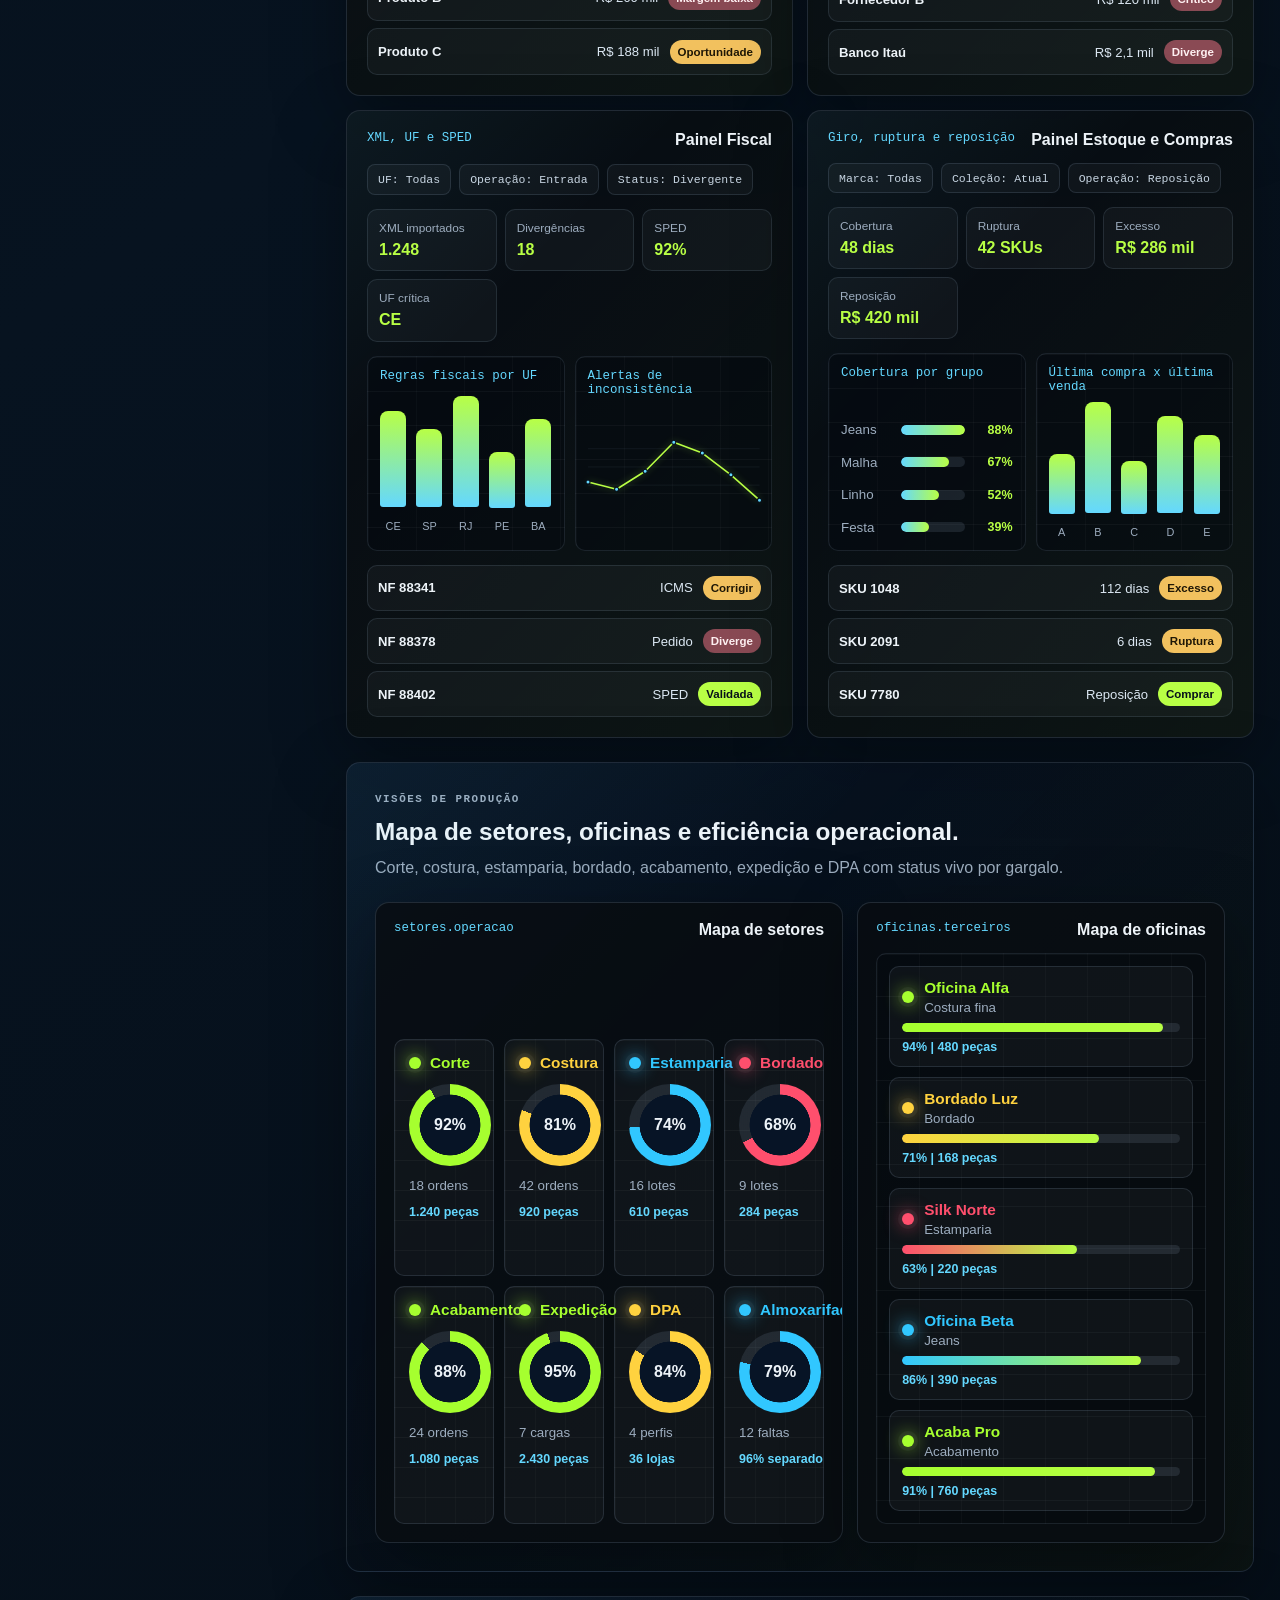
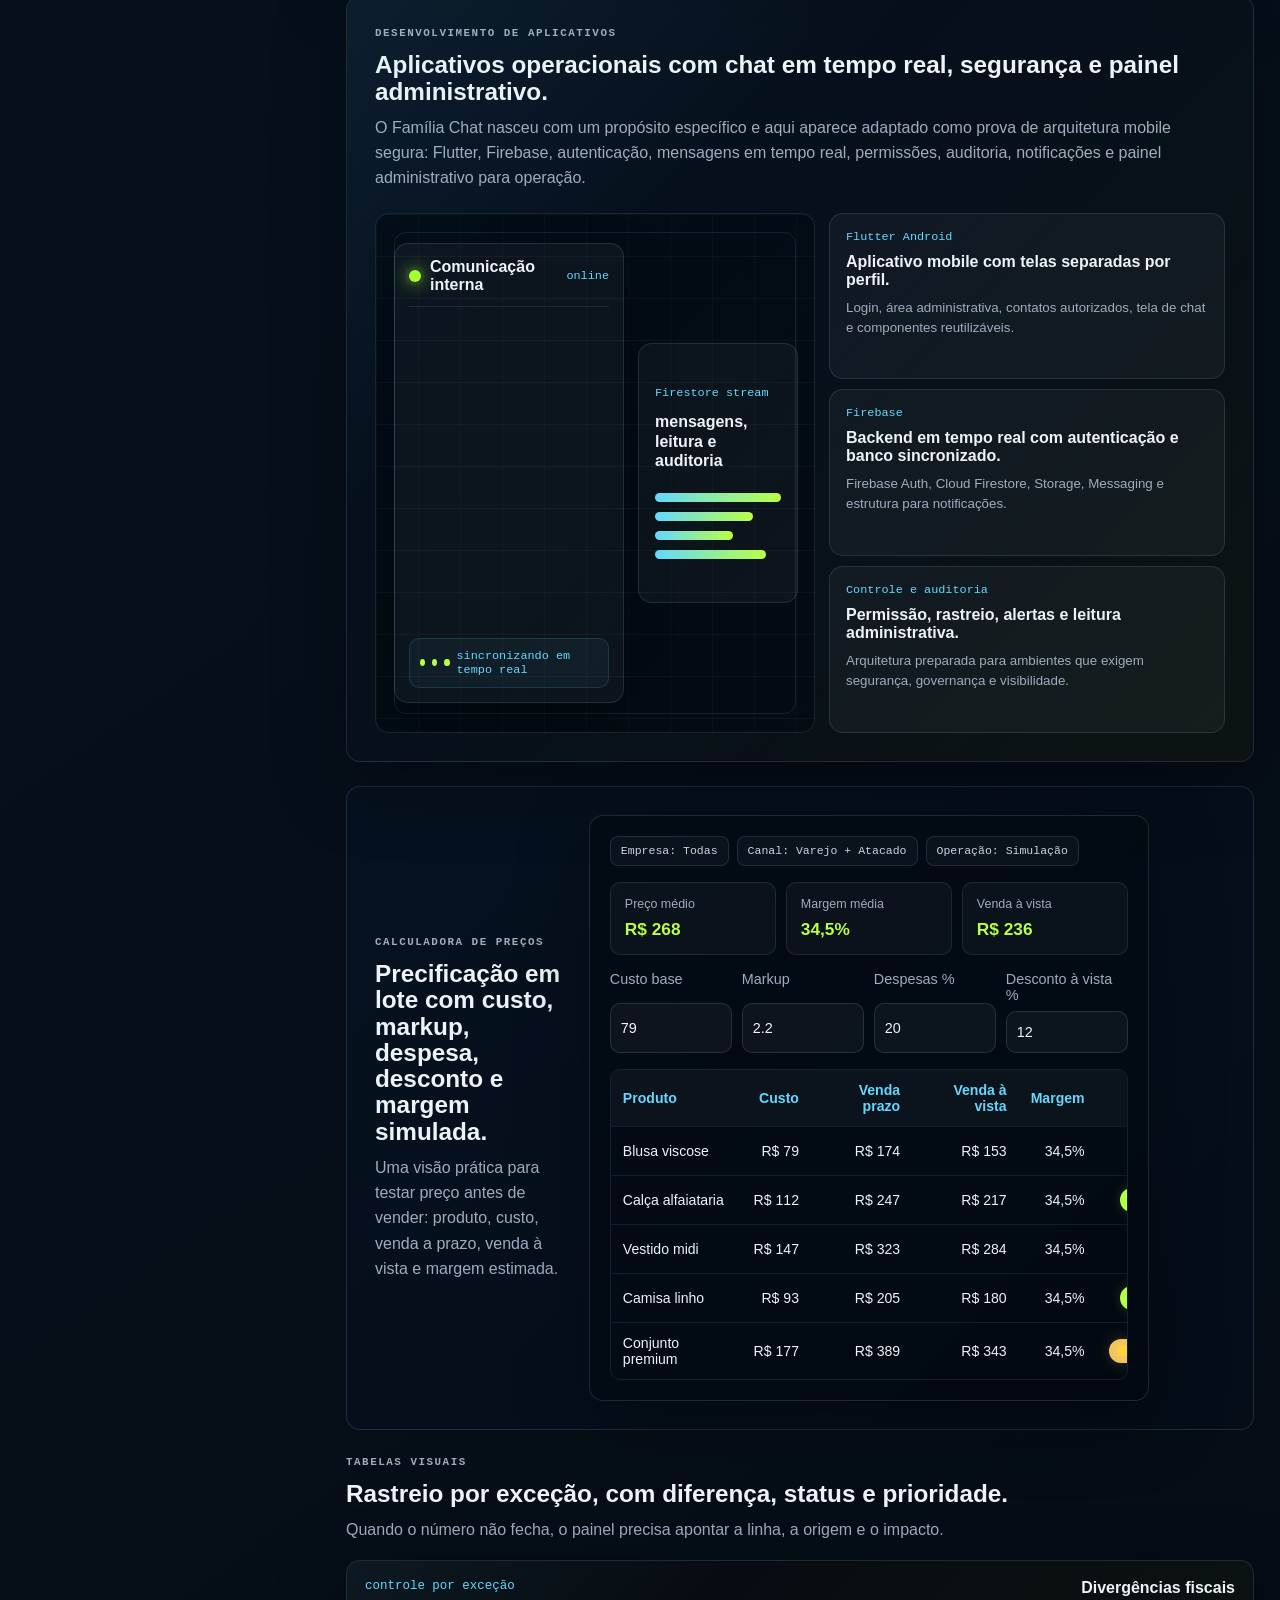
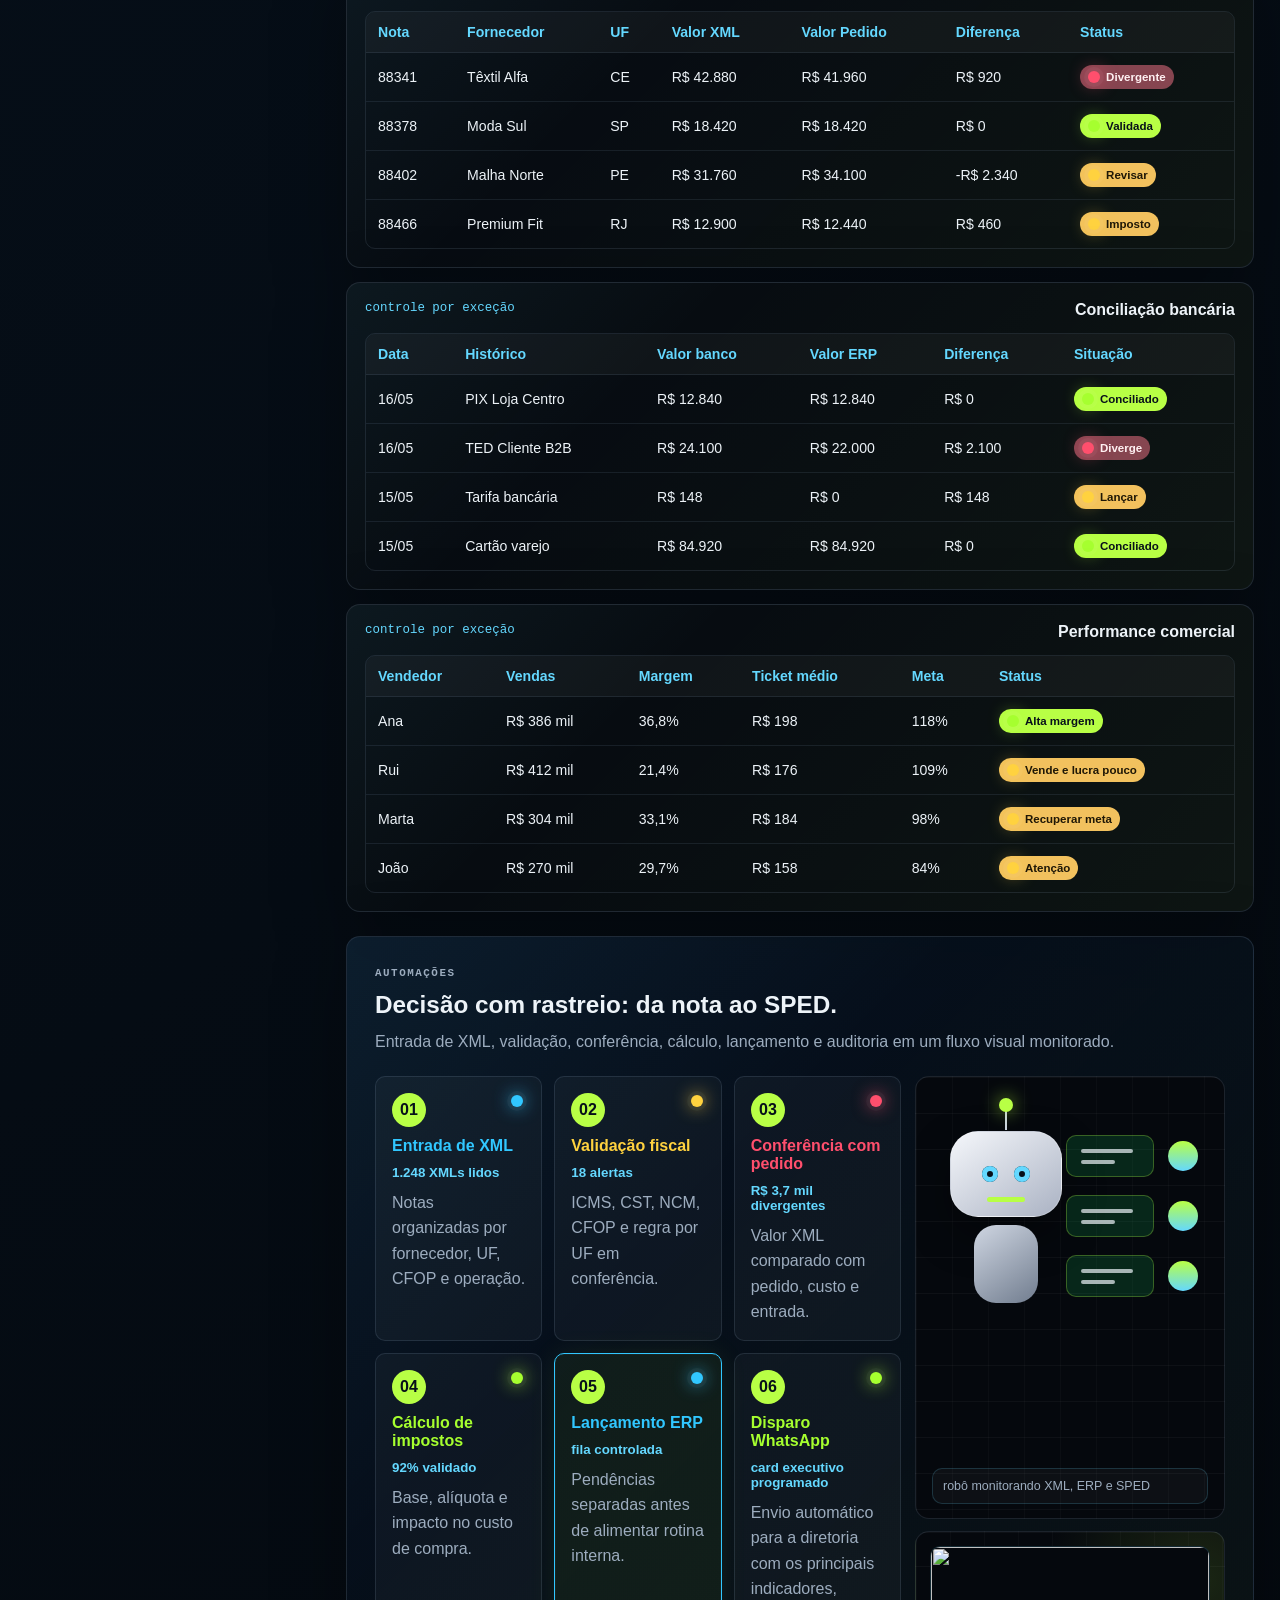
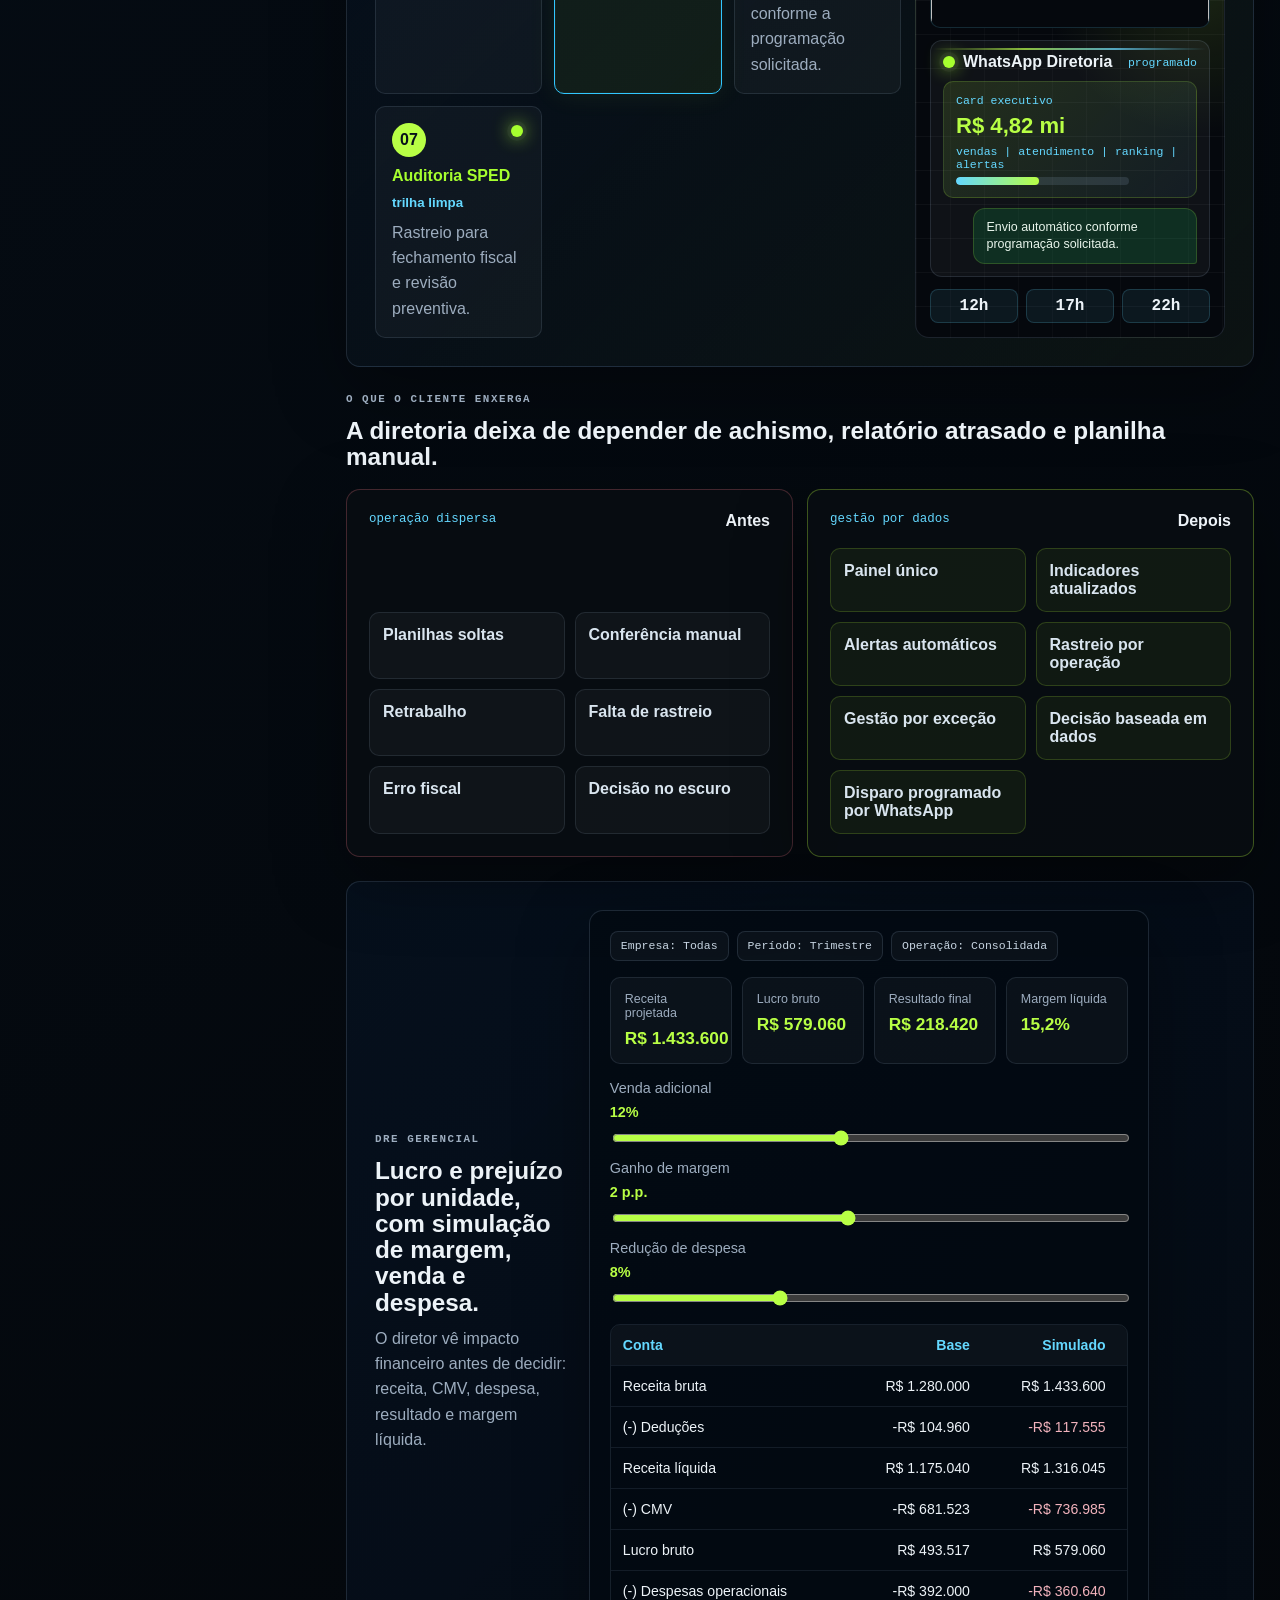
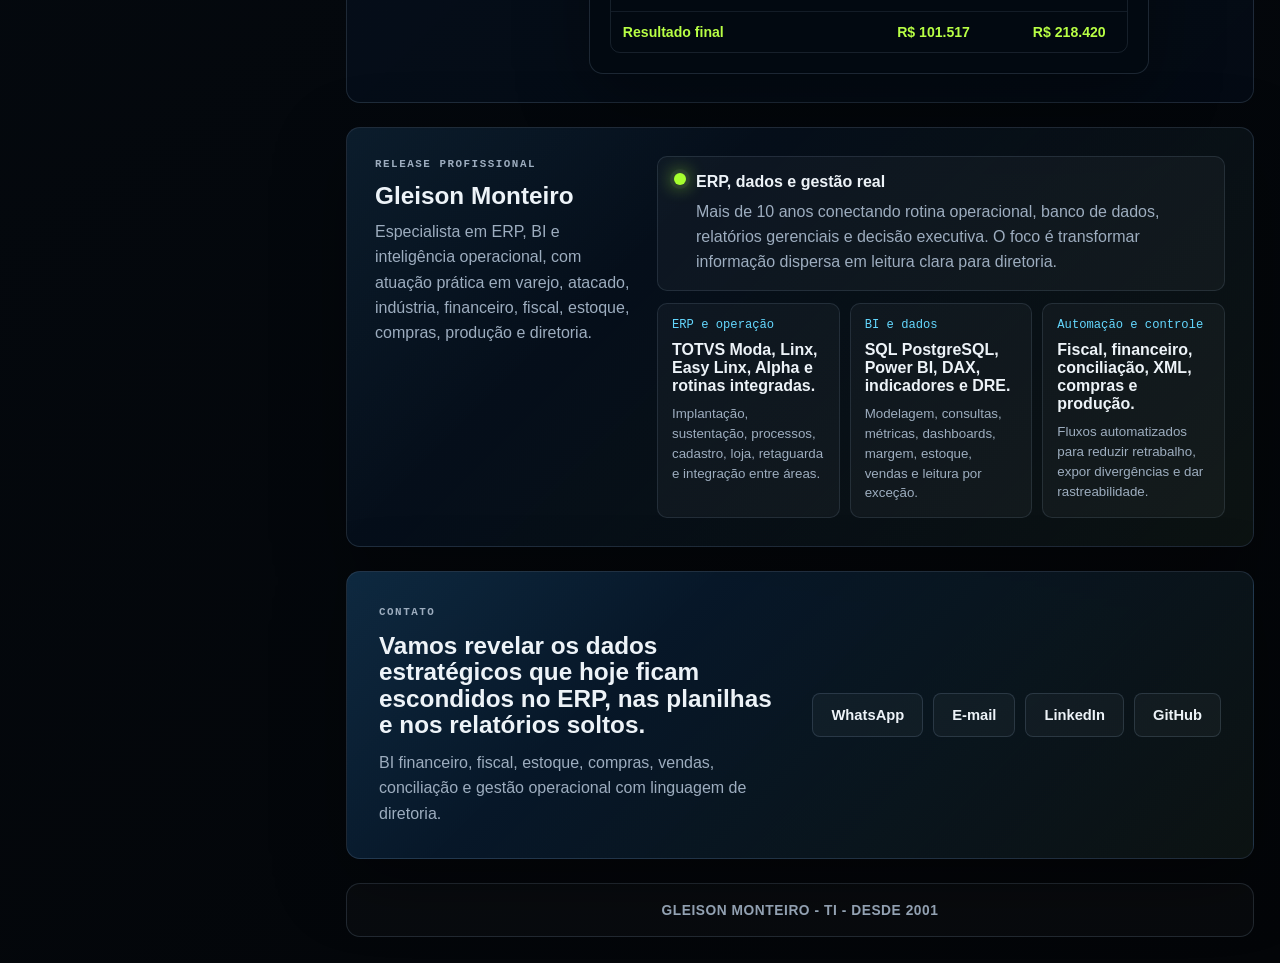
==== commit 9390d80a: "Add files via upload" ====
--- a/index.html
+++ b/index.html
@@ -5,7 +5,7 @@
   <meta name="viewport" content="width=device-width, initial-scale=1.0">
   <title>Gleison Monteiro | BI, ERP e Decisão Executiva</title>
   <meta name="description" content="Portfólio visual de Gleison Monteiro com dashboards executivos, ERP, BI financeiro, fiscal, estoque, compras, vendas e automações.">
-  <link rel="stylesheet" href="./styles.css">
+  <link rel="stylesheet" href="./styles.css?v=20260516-dashboard-vitrine">
 </head>
 <body>
   <div class="noise-layer" aria-hidden="true"></div>
@@ -163,7 +163,7 @@
         <div class="section-heading">
           <p class="eyebrow">Desenvolvimento de aplicativos</p>
           <h2>Aplicativos operacionais com chat em tempo real, segurança e painel administrativo.</h2>
-          <p>Base técnica do projeto Família Chat, reposicionada para comunicação segura de operação: Flutter, Firebase, autenticação, banco em tempo real, mensagens, permissões, auditoria, notificações e estrutura mobile Android.</p>
+          <p>O Família Chat nasceu com um propósito específico e aqui aparece adaptado como prova de arquitetura mobile segura: Flutter, Firebase, autenticação, mensagens em tempo real, permissões, auditoria, notificações e painel administrativo para operação.</p>
         </div>
         <div class="app-showcase">
           <div class="chat-gif" aria-label="Animação demonstrando bate-papo em tempo real">
@@ -270,19 +270,43 @@
         </div>
         <div class="automation-showcase">
           <div class="automation-flow" id="automationFlow"></div>
-          <div class="robot-gif" aria-label="Robô animado monitorando automações fiscais">
-            <div class="robot-core">
-              <span class="robot-eye"></span>
-              <span class="robot-eye"></span>
-              <span class="robot-status"></span>
-            </div>
-            <div class="robot-body"></div>
-            <div class="send-orbit orbit-a"></div>
-            <div class="send-orbit orbit-b"></div>
-            <div class="send-orbit orbit-c"></div>
-            <div class="contact-dot dot-a"></div>
-            <div class="contact-dot dot-b"></div>
-            <div class="contact-dot dot-c"></div>
+          <div class="automation-side">
+            <div class="robot-gif" aria-label="Robô animado monitorando automações fiscais">
+              <div class="robot-core">
+                <span class="robot-eye"></span>
+                <span class="robot-eye"></span>
+                <span class="robot-status"></span>
+              </div>
+              <div class="robot-body"></div>
+              <div class="send-orbit orbit-a"></div>
+              <div class="send-orbit orbit-b"></div>
+              <div class="send-orbit orbit-c"></div>
+              <div class="contact-dot dot-a"></div>
+              <div class="contact-dot dot-b"></div>
+              <div class="contact-dot dot-c"></div>
+            </div>
+            <div class="whatsapp-gif-card" aria-label="Animação de card executivo enviado automaticamente pelo WhatsApp">
+              <img class="dispatch-gif" src="./assets/whatsapp-disparo.gif" alt="" aria-hidden="true">
+              <div class="dispatch-phone">
+                <div class="dispatch-top">
+                  <span class="status-dot status-green"></span>
+                  <strong>WhatsApp Diretoria</strong>
+                  <small>programado</small>
+                </div>
+                <div class="dispatch-card">
+                  <span>Card executivo</span>
+                  <strong>R$ 4,82 mi</strong>
+                  <small>vendas | atendimento | ranking | alertas</small>
+                  <i></i>
+                </div>
+                <div class="dispatch-message">Envio automático conforme programação solicitada.</div>
+              </div>
+              <div class="dispatch-schedule">
+                <span>12h</span>
+                <span>17h</span>
+                <span>22h</span>
+              </div>
+            </div>
           </div>
         </div>
       </section>
@@ -374,10 +398,14 @@
         </div>
         <div class="contact-actions reveal" id="contactActions"></div>
       </section>
+
+      <footer class="site-footer">
+        <span>Gleison Monteiro - TI - desde 2001</span>
+      </footer>
     </main>
   </div>
 
-  <script src="./data.js"></script>
-  <script src="./script.js"></script>
+  <script src="./data.js?v=20260516-dashboard-vitrine"></script>
+  <script src="./script.js?v=20260516-dashboard-vitrine"></script>
 </body>
 </html>
--- a/styles.css
+++ b/styles.css
@@ -106,10 +106,12 @@
 }
 
 .brand {
+  flex: 0 0 auto;
   display: grid;
   grid-template-columns: 104px minmax(0, 1fr);
   gap: 8px;
   align-items: center;
+  min-height: 114px;
   padding: 12px;
   border: 1px solid var(--line);
   border-radius: 8px;
@@ -153,6 +155,8 @@
 .side-nav {
   display: grid;
   gap: 6px;
+  overflow-y: auto;
+  padding-right: 2px;
 }
 
 .nav-link {
@@ -1388,6 +1392,12 @@
   gap: 12px;
 }
 
+.automation-side {
+  display: grid;
+  grid-template-rows: minmax(340px, 1fr) auto;
+  gap: 12px;
+}
+
 .flow-step {
   position: relative;
   min-height: 196px;
@@ -1581,6 +1591,150 @@
 .dot-b { top: 124px; animation-delay: 0.55s; }
 .dot-c { top: 184px; animation-delay: 1.1s; }
 
+.whatsapp-gif-card {
+  position: relative;
+  min-height: 236px;
+  padding: 14px;
+  display: grid;
+  gap: 12px;
+  border: 1px solid rgba(170, 197, 230, 0.14);
+  border-radius: 14px;
+  overflow: hidden;
+  background:
+    linear-gradient(rgba(255,255,255,0.035) 1px, transparent 1px),
+    linear-gradient(90deg, rgba(255,255,255,0.025) 1px, transparent 1px),
+    radial-gradient(circle at 92% 12%, rgba(185, 255, 61, 0.12), transparent 34%),
+    #05080d;
+  background-size: 34px 34px, 34px 34px, auto, auto;
+}
+
+.whatsapp-gif-card::before {
+  content: "";
+  position: absolute;
+  left: 18px;
+  right: 18px;
+  top: 116px;
+  height: 2px;
+  background: linear-gradient(90deg, transparent, var(--lime), var(--cyan), transparent);
+  opacity: 0.72;
+  animation: dispatchBeam 2.2s ease-in-out infinite;
+}
+
+.dispatch-gif {
+  position: relative;
+  z-index: 1;
+  width: 100%;
+  height: 82px;
+  object-fit: cover;
+  border: 1px solid rgba(100,216,255,0.16);
+  border-radius: 10px;
+  background: #05080d;
+}
+
+.dispatch-phone {
+  position: relative;
+  z-index: 1;
+  display: grid;
+  gap: 10px;
+  padding: 12px;
+  border: 1px solid rgba(170, 197, 230, 0.14);
+  border-radius: 12px;
+  background: rgba(255, 255, 255, 0.045);
+}
+
+.dispatch-top {
+  display: grid;
+  grid-template-columns: auto minmax(0, 1fr) auto;
+  gap: 8px;
+  align-items: center;
+}
+
+.dispatch-top strong {
+  min-width: 0;
+  overflow: hidden;
+  white-space: nowrap;
+  text-overflow: ellipsis;
+}
+
+.dispatch-top small,
+.dispatch-card span,
+.dispatch-card small {
+  color: var(--cyan);
+  font-family: Consolas, "Courier New", monospace;
+  font-size: 0.72rem;
+}
+
+.dispatch-card {
+  display: grid;
+  gap: 6px;
+  padding: 12px;
+  border: 1px solid rgba(185, 255, 61, 0.18);
+  border-radius: 10px;
+  background: linear-gradient(135deg, rgba(185,255,69,0.12), rgba(100,216,255,0.06));
+  animation: dispatchCardPulse 2.2s ease-in-out infinite;
+}
+
+.dispatch-card strong {
+  color: var(--lime);
+  font-size: 1.38rem;
+}
+
+.dispatch-card i {
+  width: 76%;
+  height: 8px;
+  display: block;
+  overflow: hidden;
+  border-radius: 999px;
+  background: rgba(170, 197, 230, 0.14);
+}
+
+.dispatch-card i::before {
+  content: "";
+  display: block;
+  width: 48%;
+  height: 100%;
+  border-radius: inherit;
+  background: linear-gradient(90deg, var(--cyan), var(--lime));
+  animation: dispatchProgress 2.2s ease-in-out infinite;
+}
+
+.dispatch-message {
+  justify-self: end;
+  max-width: 88%;
+  padding: 10px 12px;
+  border: 1px solid rgba(185, 255, 61, 0.18);
+  border-radius: 12px 12px 3px 12px;
+  color: #e9f5ec;
+  background: rgba(21, 180, 92, 0.18);
+  font-size: 0.78rem;
+  line-height: 1.35;
+  animation: dispatchMessage 2.2s ease-in-out infinite;
+}
+
+.dispatch-schedule {
+  position: relative;
+  z-index: 1;
+  display: grid;
+  grid-template-columns: repeat(3, minmax(0, 1fr));
+  gap: 8px;
+}
+
+.dispatch-schedule span {
+  min-height: 34px;
+  display: grid;
+  place-items: center;
+  border: 1px solid rgba(100,216,255,0.18);
+  border-radius: 8px;
+  color: var(--text);
+  background: rgba(100,216,255,0.08);
+  font-family: Consolas, "Courier New", monospace;
+  font-weight: 900;
+  animation: scheduleBlink 3.3s ease-in-out infinite;
+}
+
+.dispatch-schedule span:nth-child(2) { animation-delay: 1.1s; }
+.dispatch-schedule span:nth-child(3) { animation-delay: 2.2s; }
+
 .before-after-grid {
   grid-template-columns: repeat(2, minmax(0, 1fr));
 }
@@ -1842,6 +1996,22 @@
   justify-content: flex-end;
 }
 
+.site-footer {
+  min-height: 54px;
+  display: grid;
+  place-items: center;
+  padding: 16px;
+  border: 1px solid var(--line);
+  border-radius: 14px;
+  color: var(--muted);
+  background: rgba(255, 255, 255, 0.025);
+  font-size: 0.86rem;
+  font-weight: 760;
+  letter-spacing: 0.04em;
+  text-align: center;
+  text-transform: uppercase;
+}
+
 .reveal {
   opacity: 0;
   transform: translateY(14px);
@@ -1910,6 +2080,32 @@
 @keyframes receivePulse {
   0%, 58%, 100% { box-shadow: 0 0 0 0 rgba(185,255,61,0); }
   72% { box-shadow: 0 0 0 12px rgba(185,255,61,0.16); }
+}
+
+@keyframes dispatchBeam {
+  0%, 100% { transform: scaleX(0.18); opacity: 0.24; }
+  48% { transform: scaleX(1); opacity: 0.86; }
+}
+
+@keyframes dispatchCardPulse {
+  0%, 100% { transform: translateY(0); border-color: rgba(185,255,61,0.18); }
+  48% { transform: translateY(-4px); border-color: rgba(185,255,61,0.42); }
+}
+
+@keyframes dispatchProgress {
+  0% { width: 18%; }
+  52% { width: 92%; }
+  100% { width: 48%; }
+}
+
+@keyframes dispatchMessage {
+  0%, 100% { opacity: 0.62; transform: translateY(6px); }
+  34%, 72% { opacity: 1; transform: translateY(0); }
+}
+
+@keyframes scheduleBlink {
+  0%, 72%, 100% { color: var(--muted); border-color: rgba(100,216,255,0.18); background: rgba(100,216,255,0.08); }
+  18%, 34% { color: #07101a; border-color: rgba(185,255,61,0.5); background: var(--lime); }
 }
 
 @keyframes chatMessage {
@@ -1976,7 +2172,12 @@
 
   .robot-gif {
     min-height: 310px;
+  }
+
+  .automation-side {
     order: -1;
+    grid-template-columns: repeat(2, minmax(0, 1fr));
+    grid-template-rows: auto;
   }
 
   .chat-gif {
@@ -1989,9 +2190,32 @@
   .mobile-topbar { display: flex; }
   .portfolio-shell { grid-template-columns: 1fr; }
 
+  .mobile-topbar {
+    min-height: 82px;
+    padding: 10px 18px;
+    overflow: hidden;
+  }
+
+  .mobile-brand {
+    min-width: 0;
+    gap: 10px;
+  }
+
+  .mobile-brand img {
+    width: 62px;
+    height: 62px;
+    transform: none;
+  }
+
+  .mobile-brand strong {
+    overflow: hidden;
+    text-overflow: ellipsis;
+    white-space: nowrap;
+  }
+
   .sidebar {
     position: fixed;
-    inset: 70px 16px auto;
+    inset: 92px 16px auto;
     z-index: 70;
     height: auto;
     max-height: calc(100vh - 92px);
@@ -2052,6 +2276,7 @@
   .director-grid,
   .solution-grid,
   .app-showcase,
+  .automation-side,
   .sector-map,
   .panel-kpis,
   .dre-results,
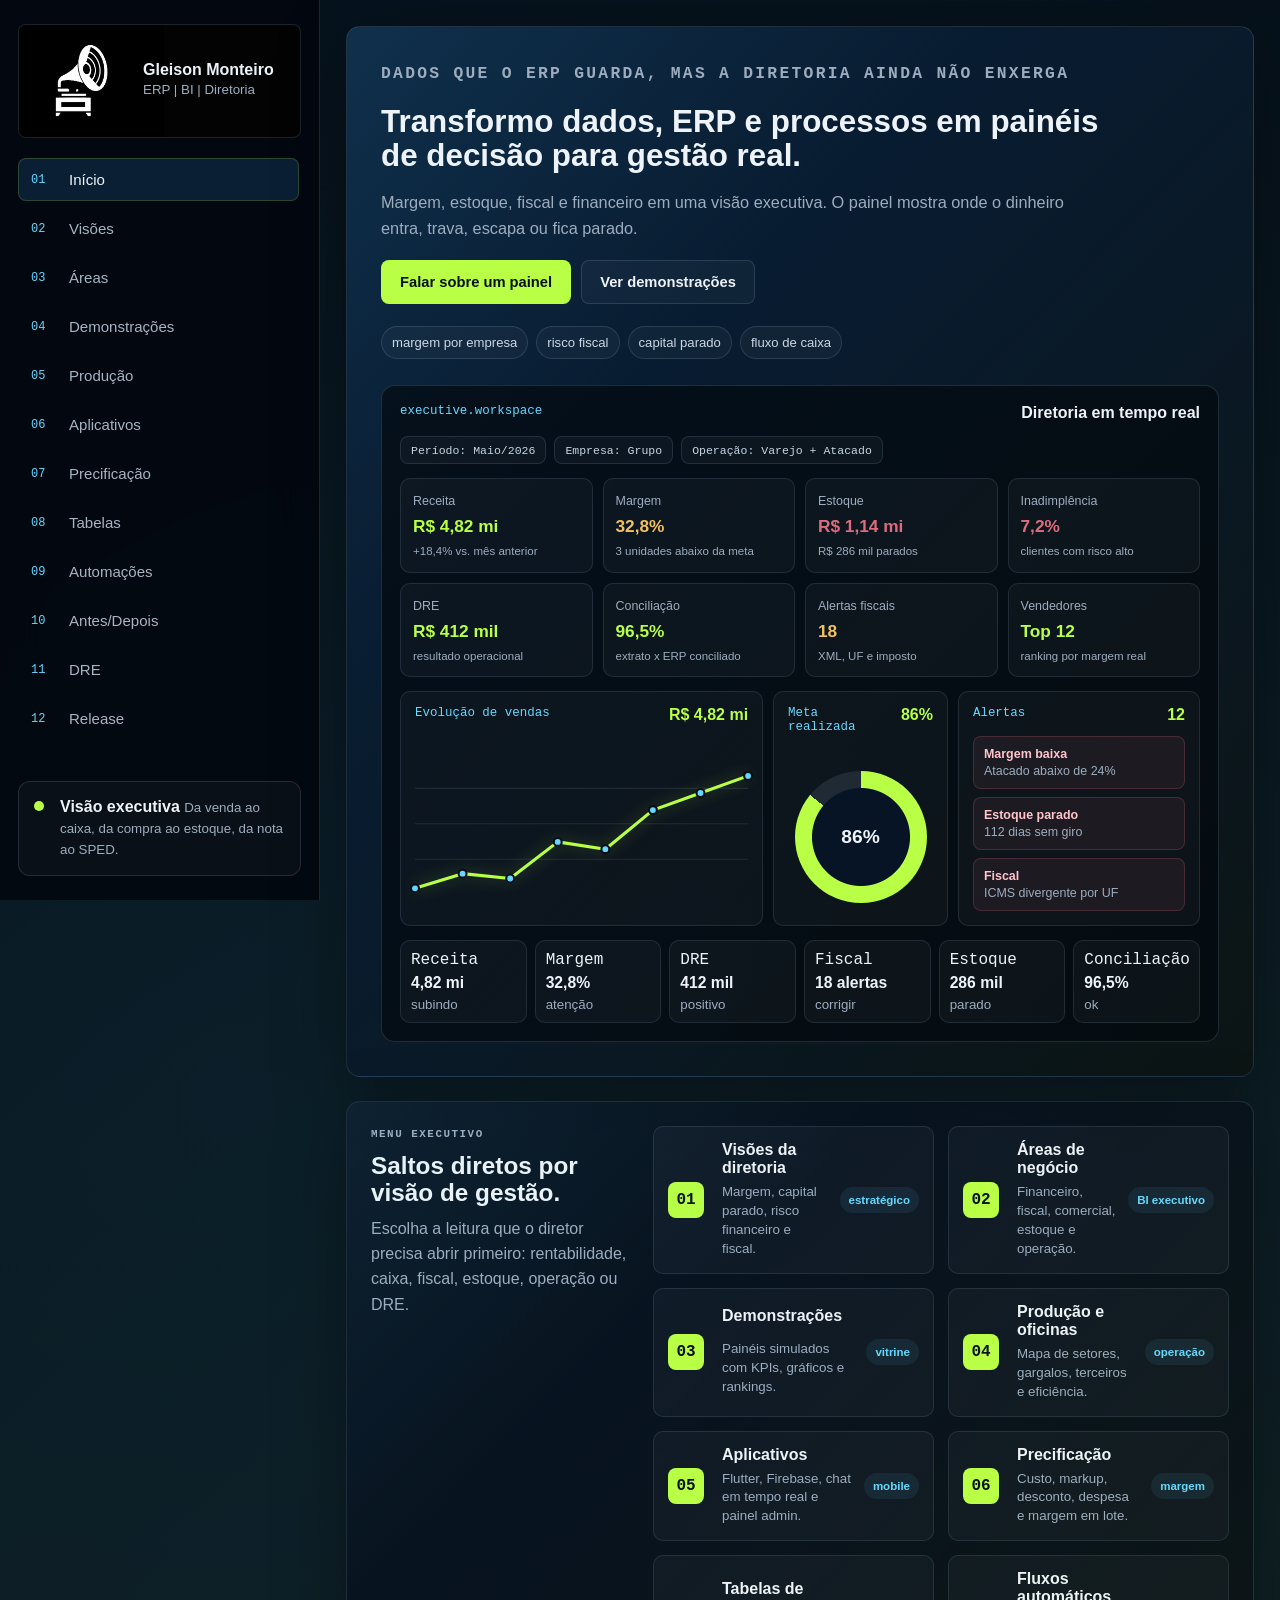
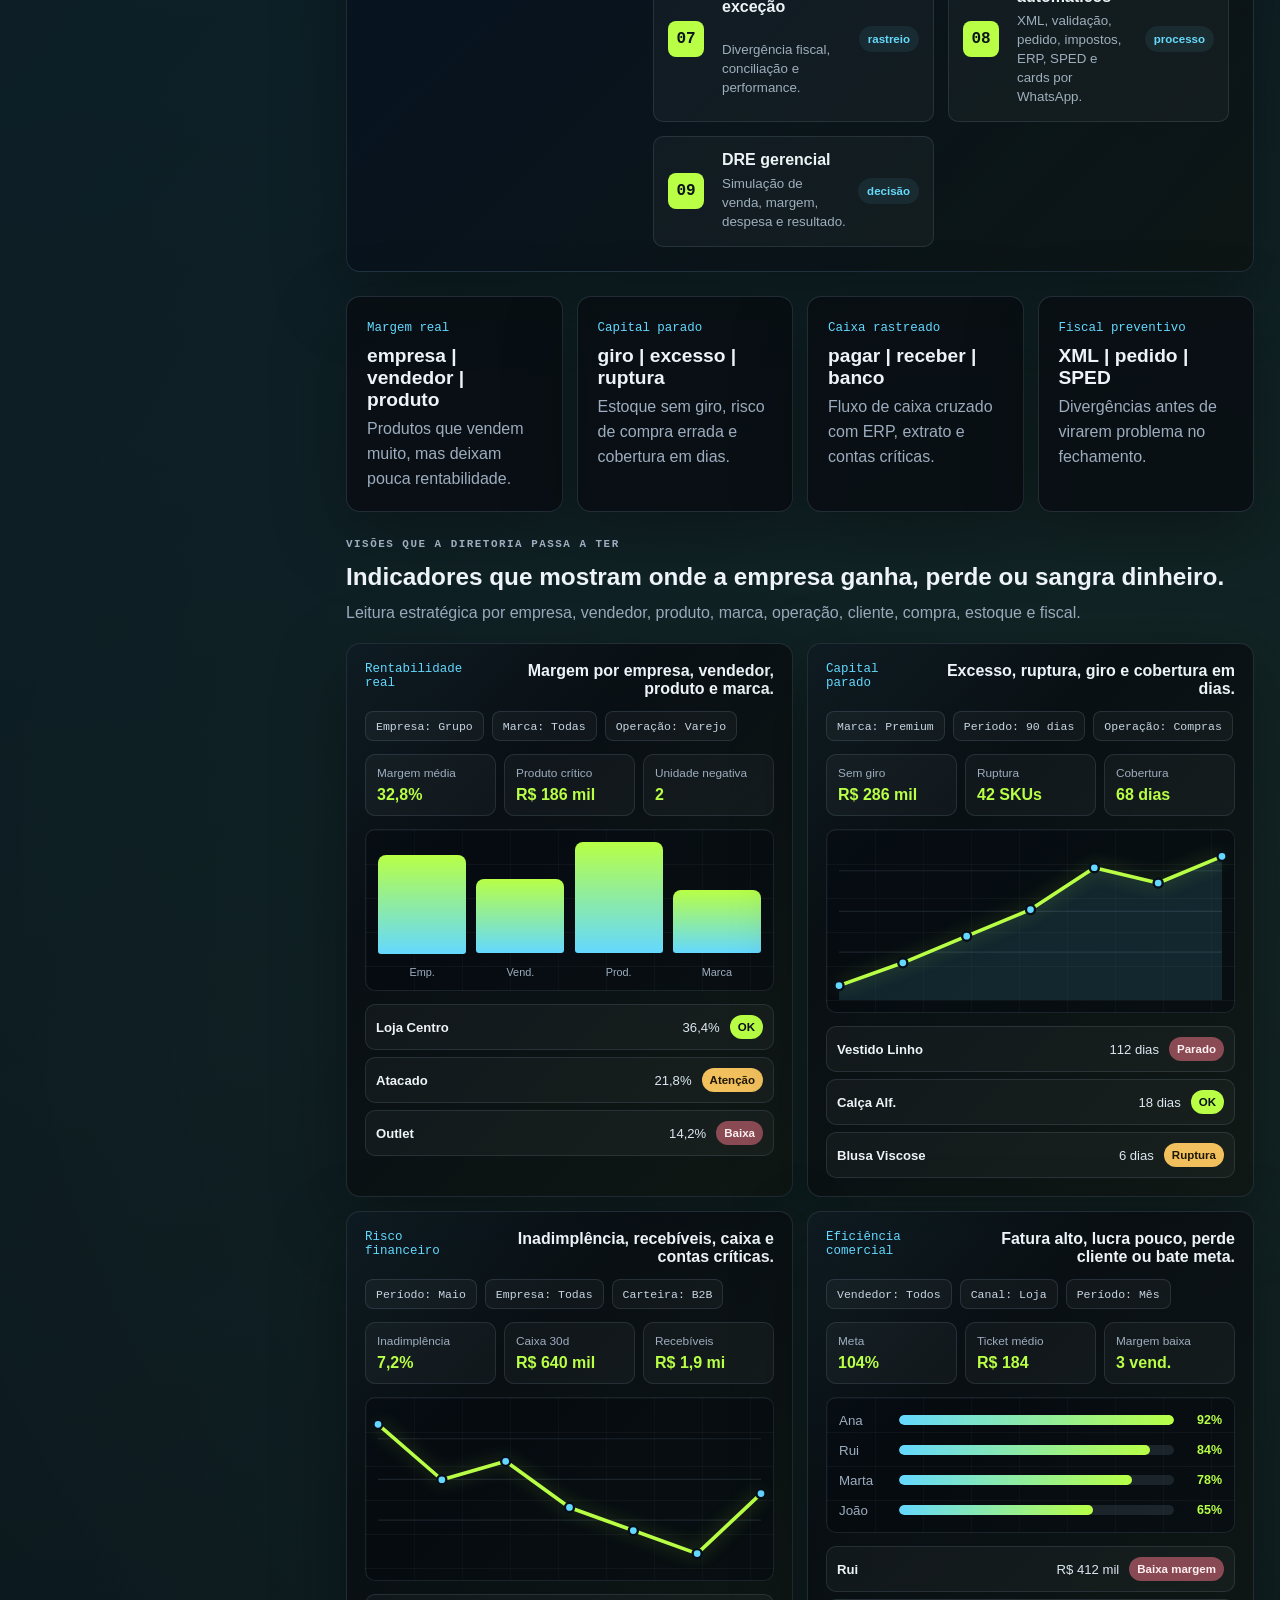
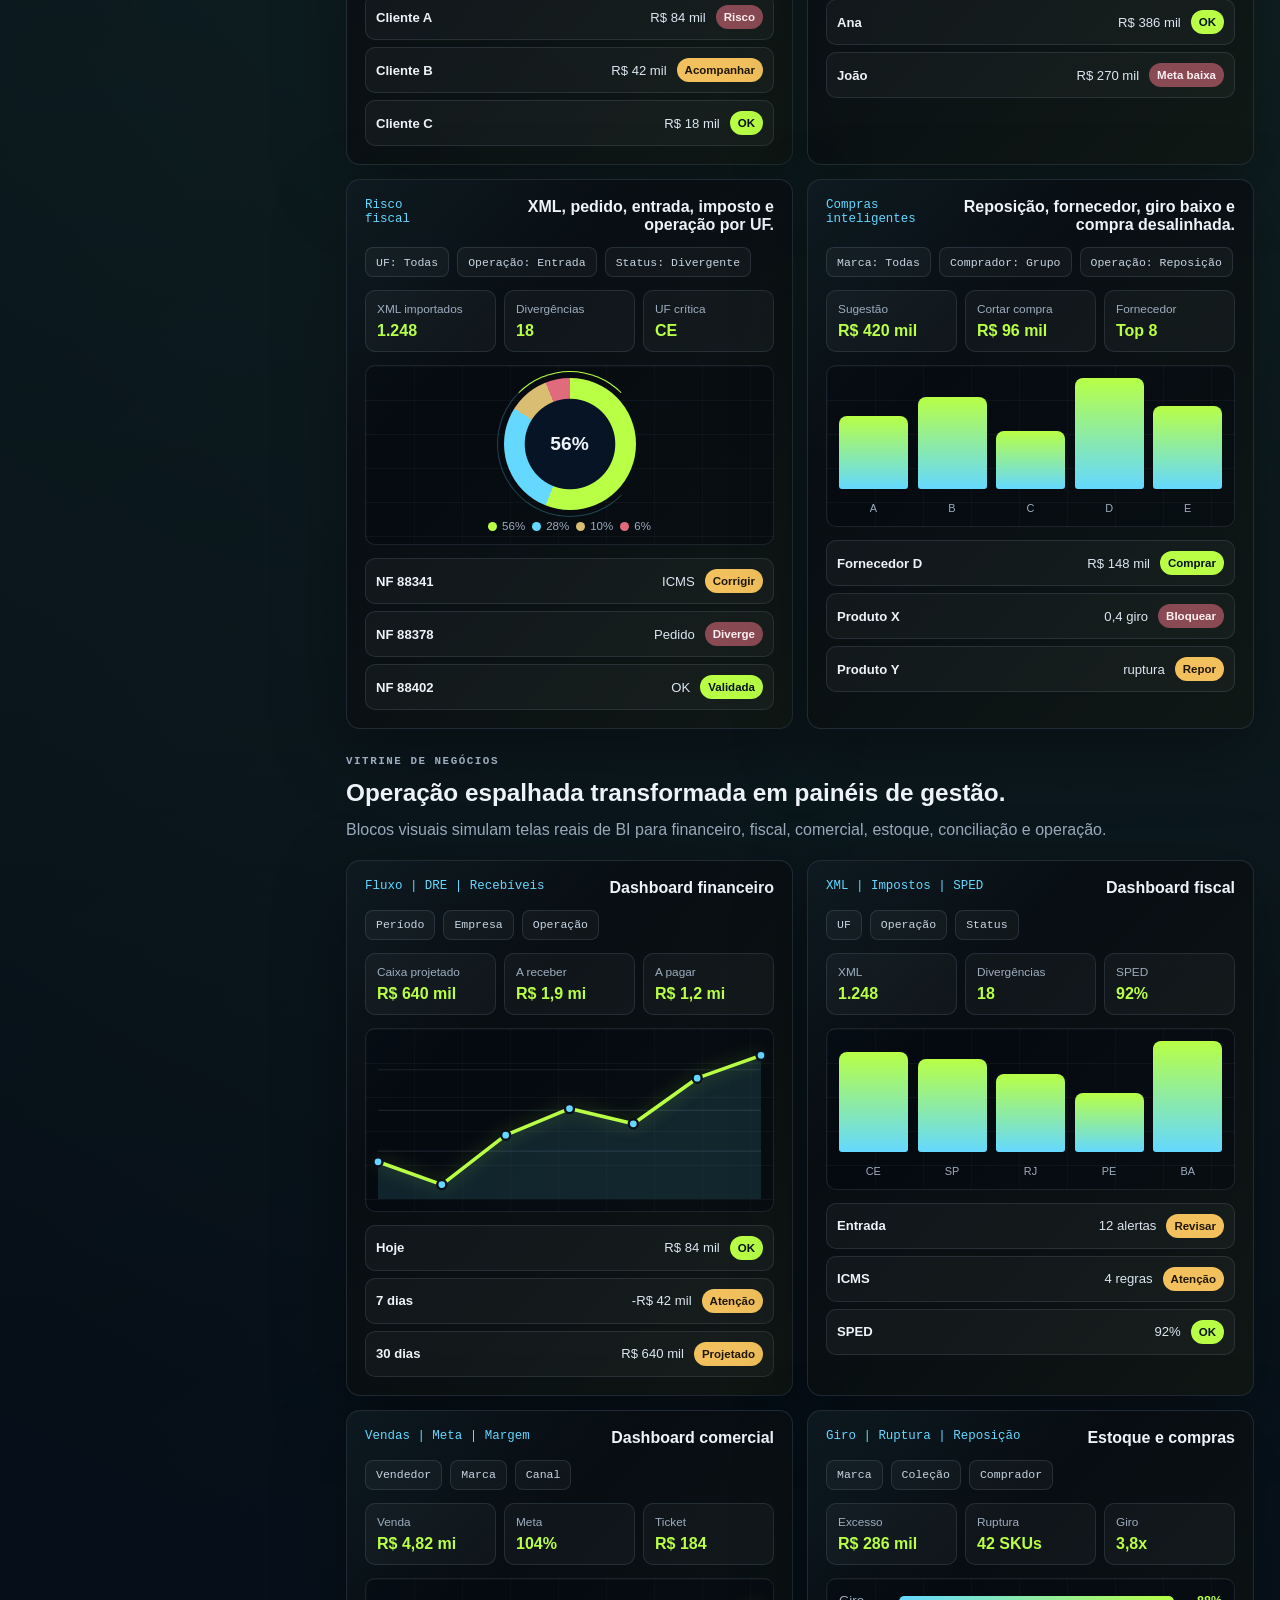
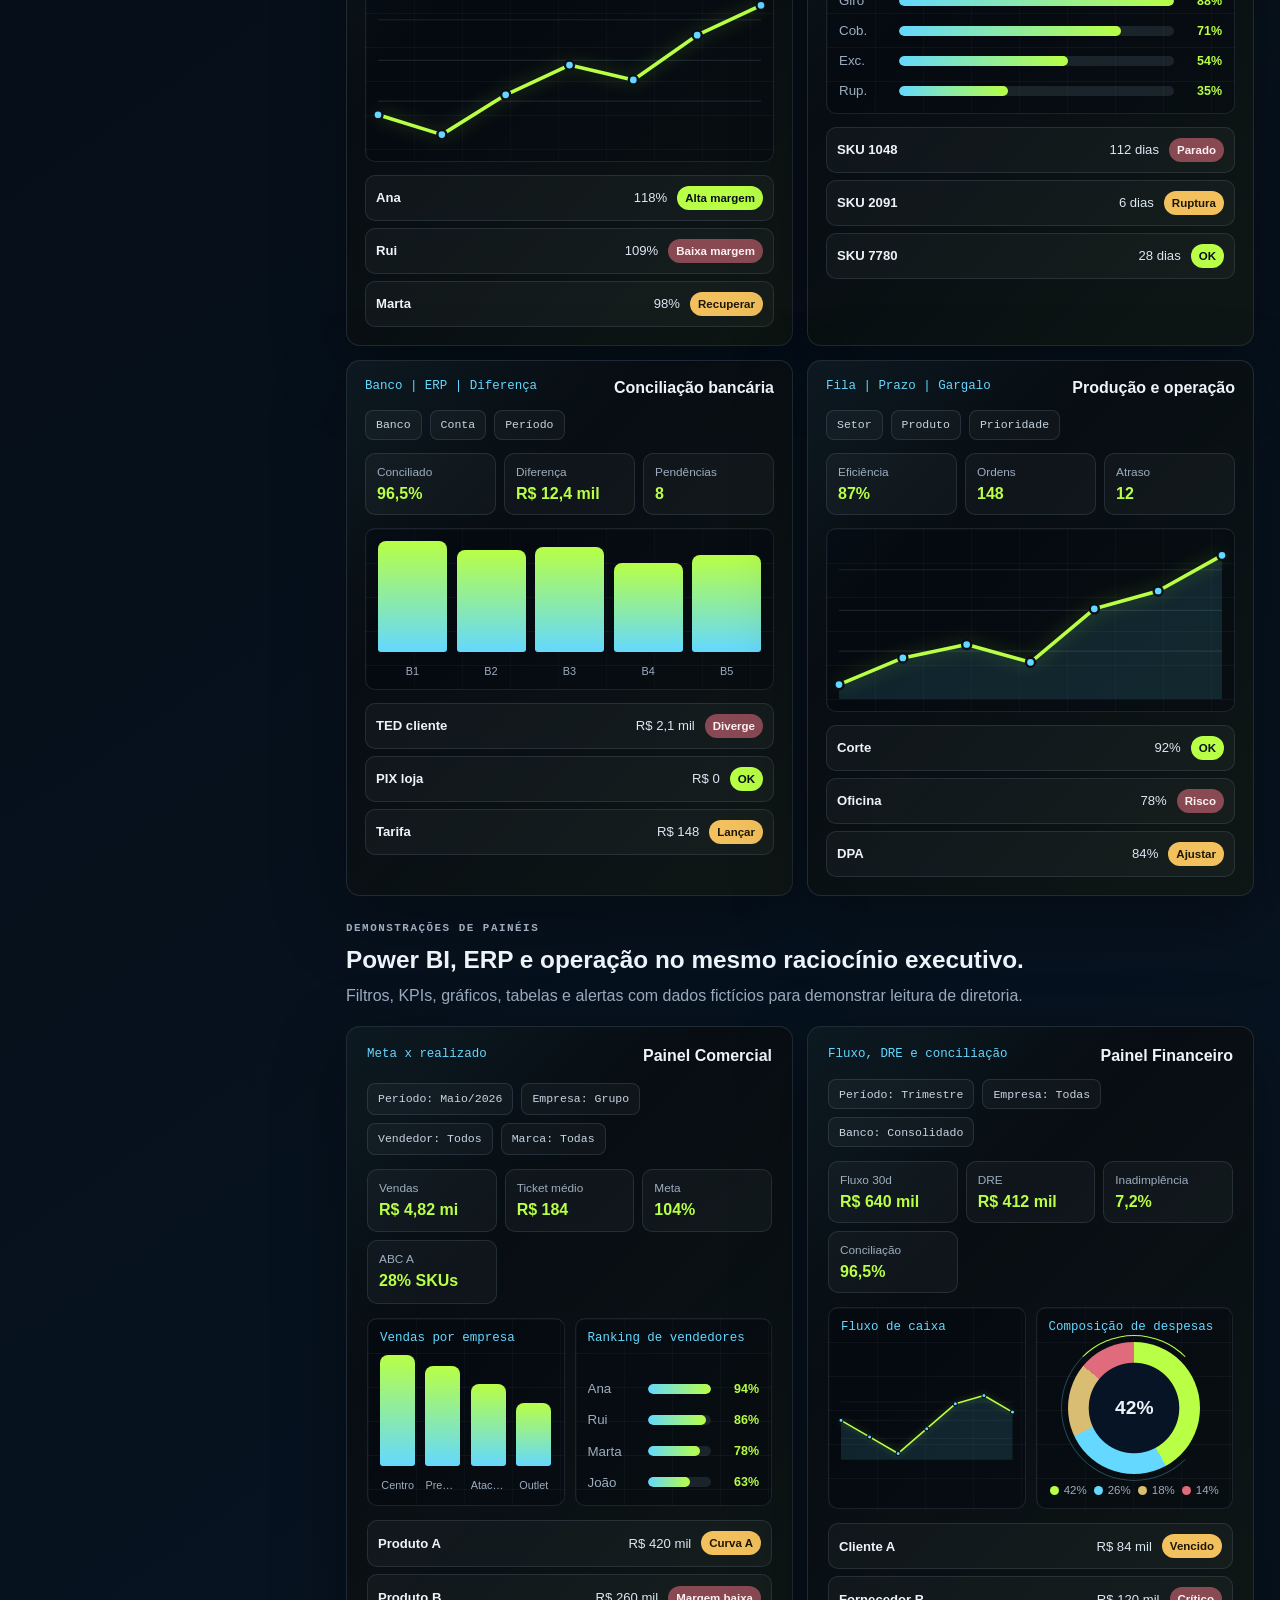
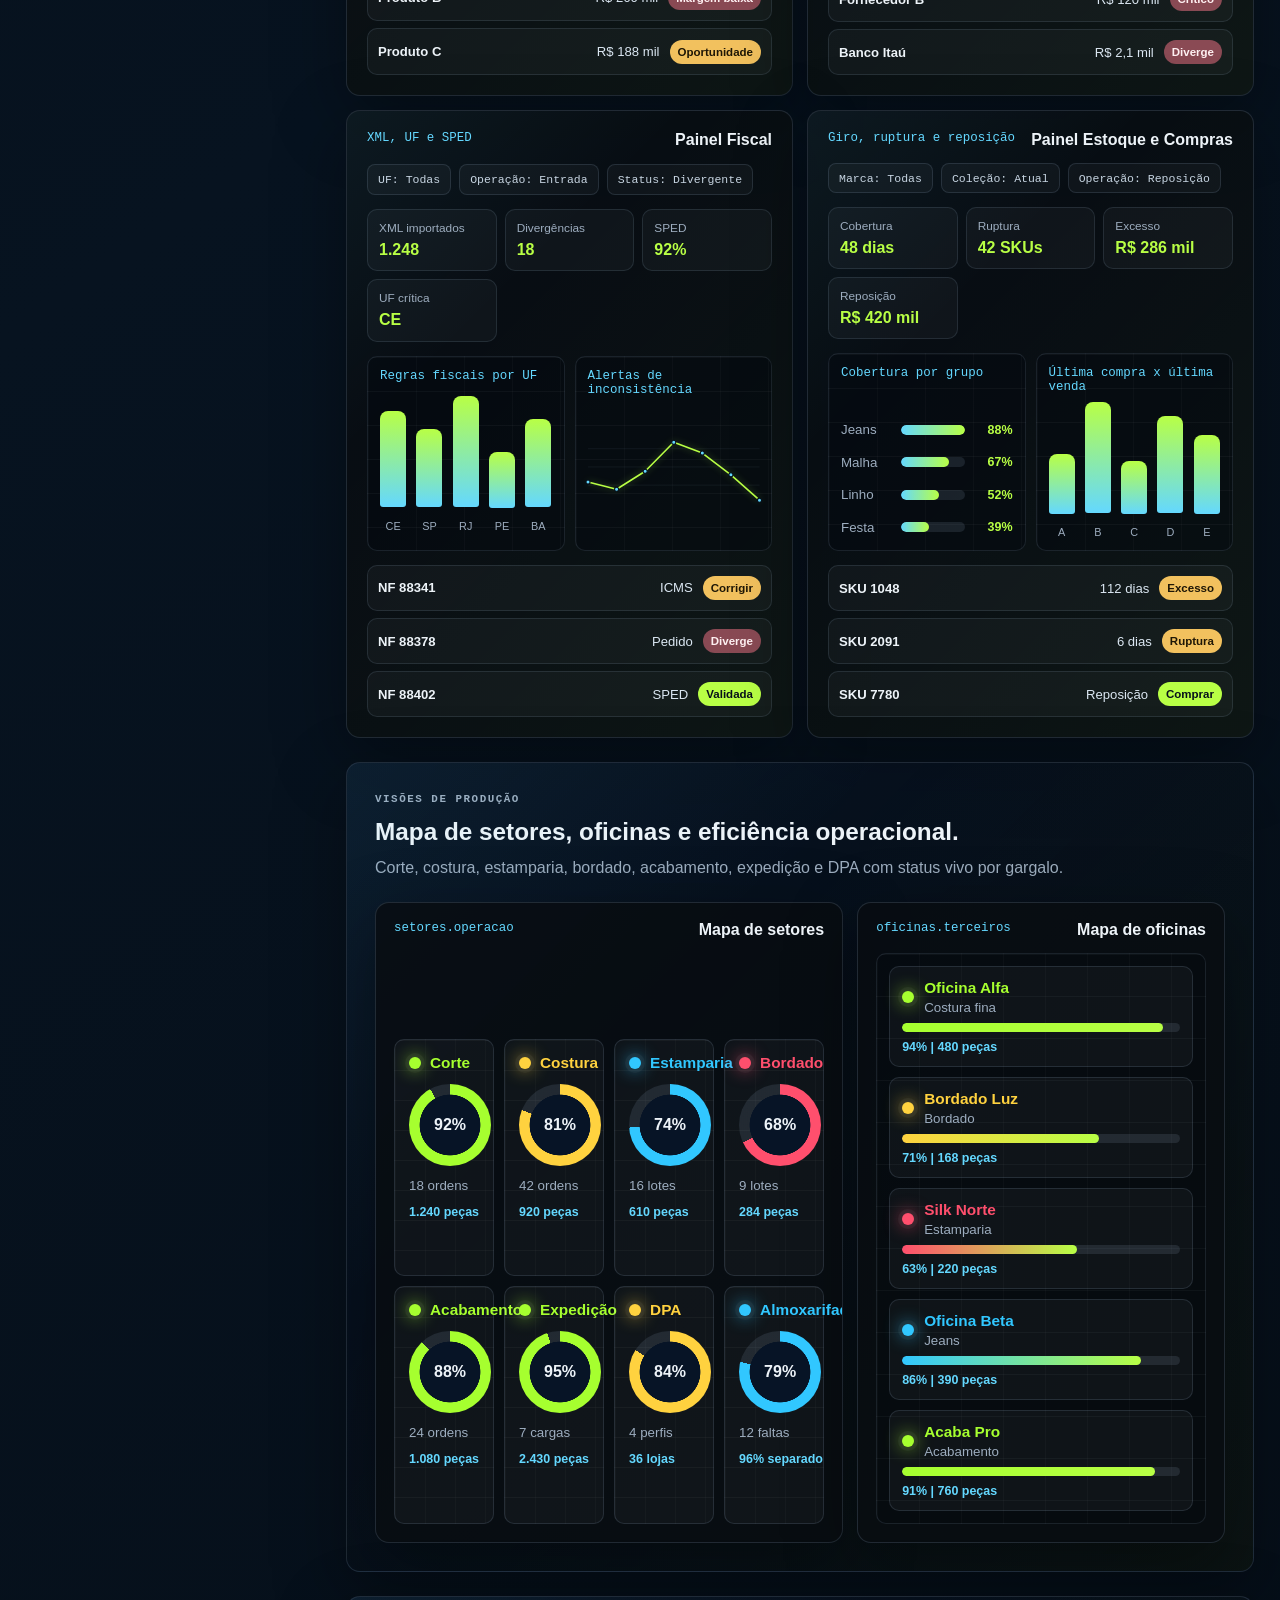
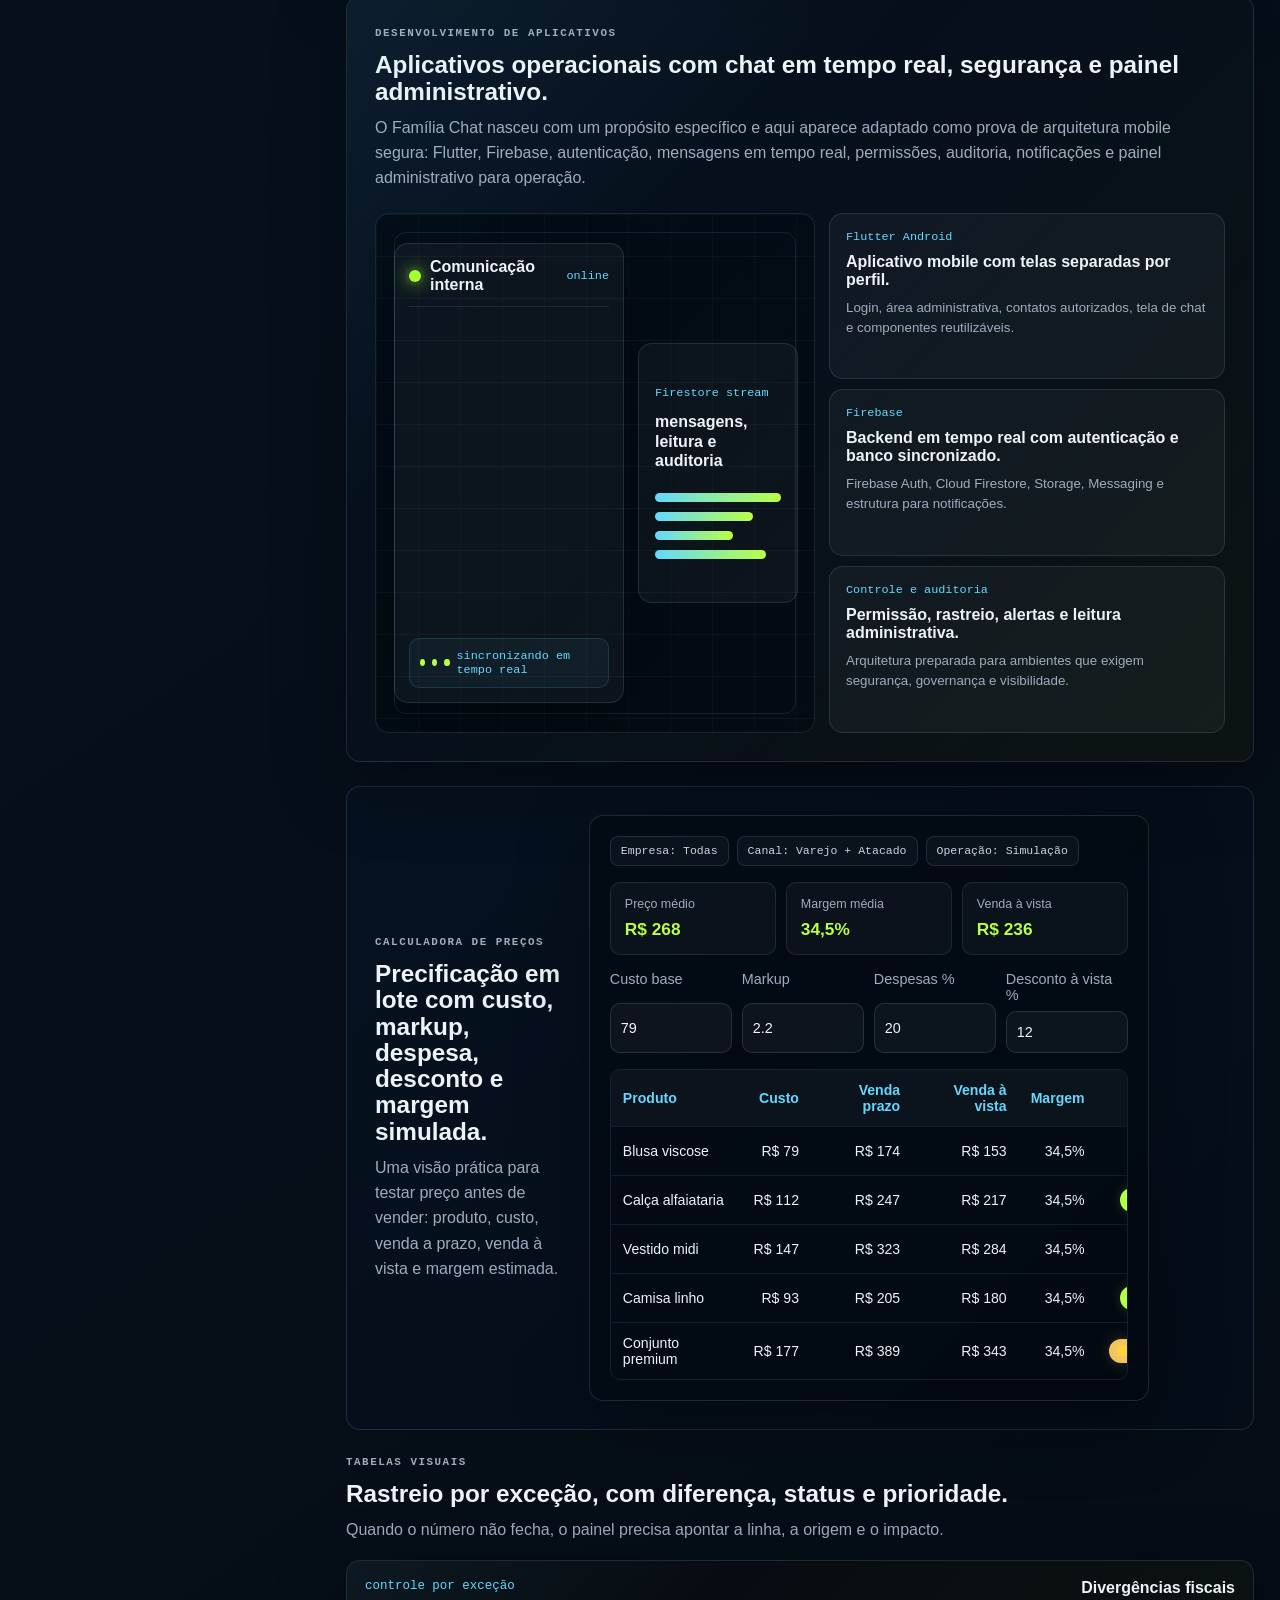
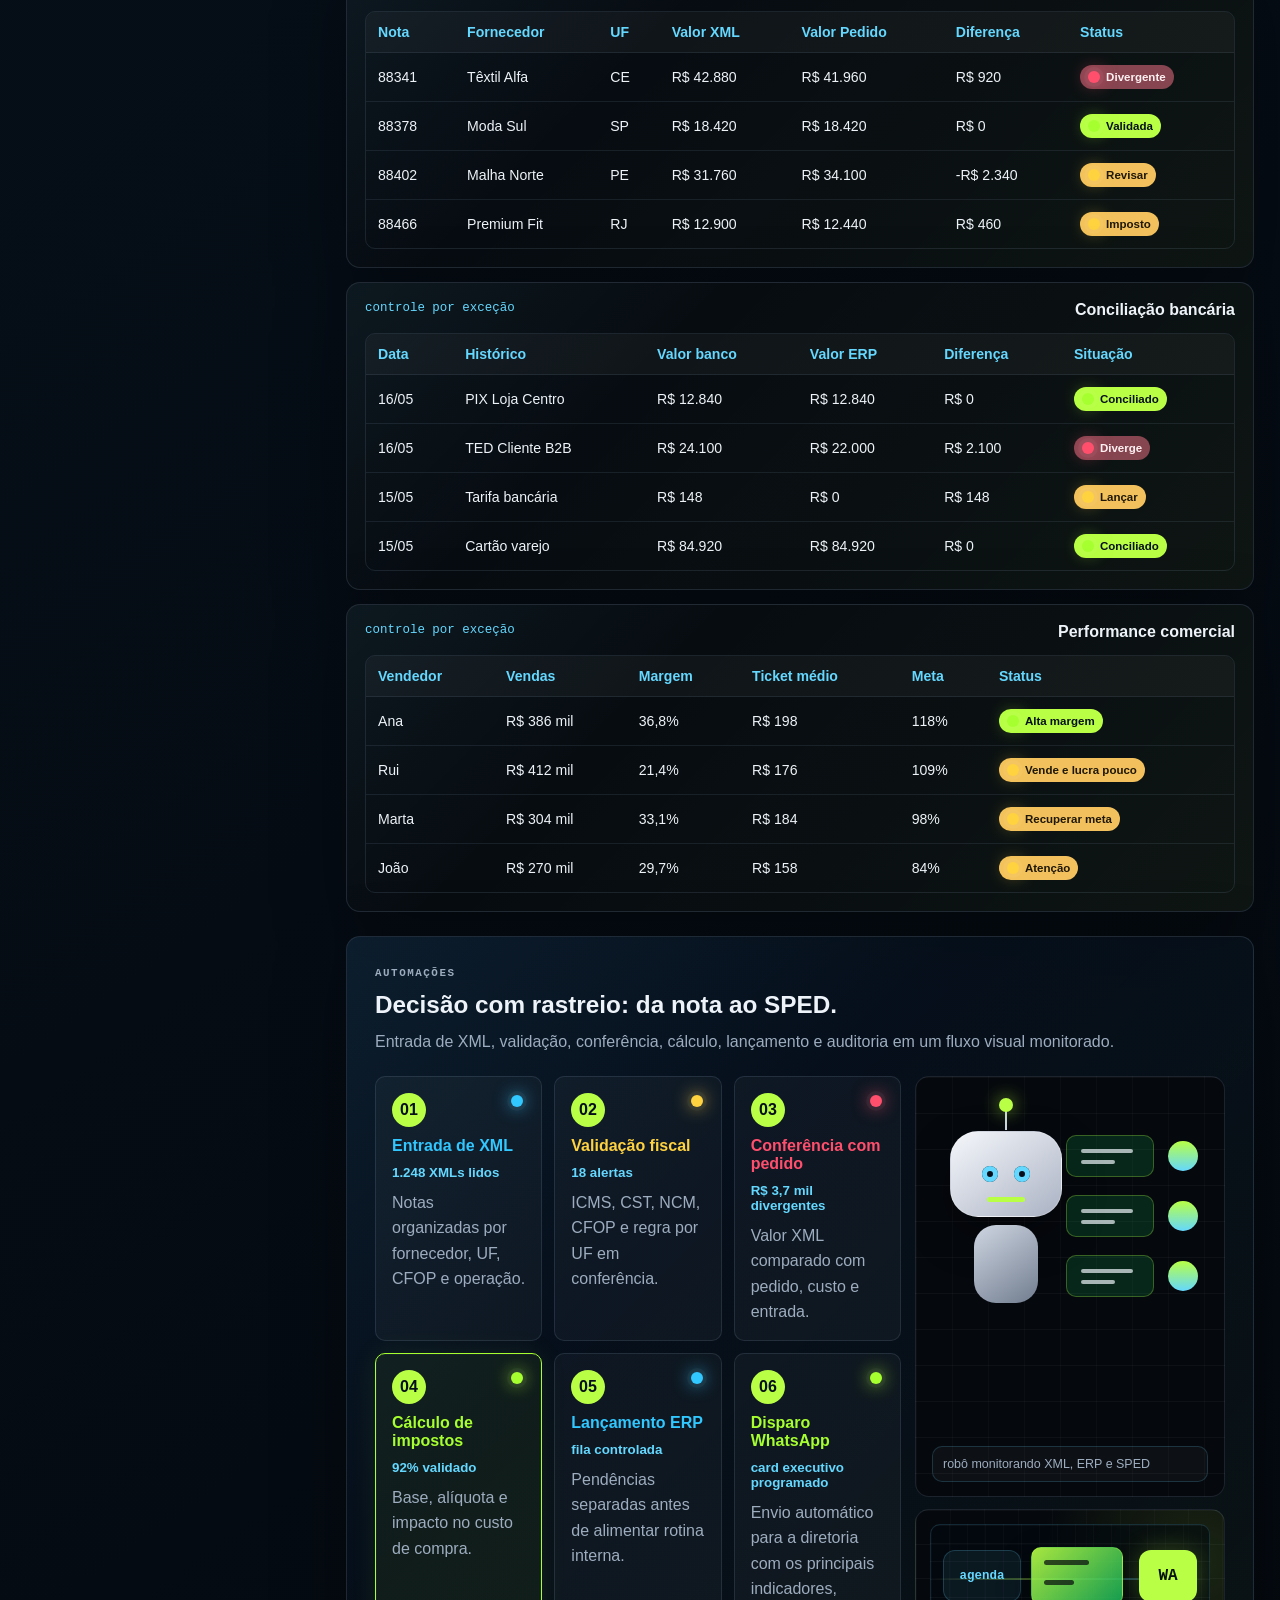
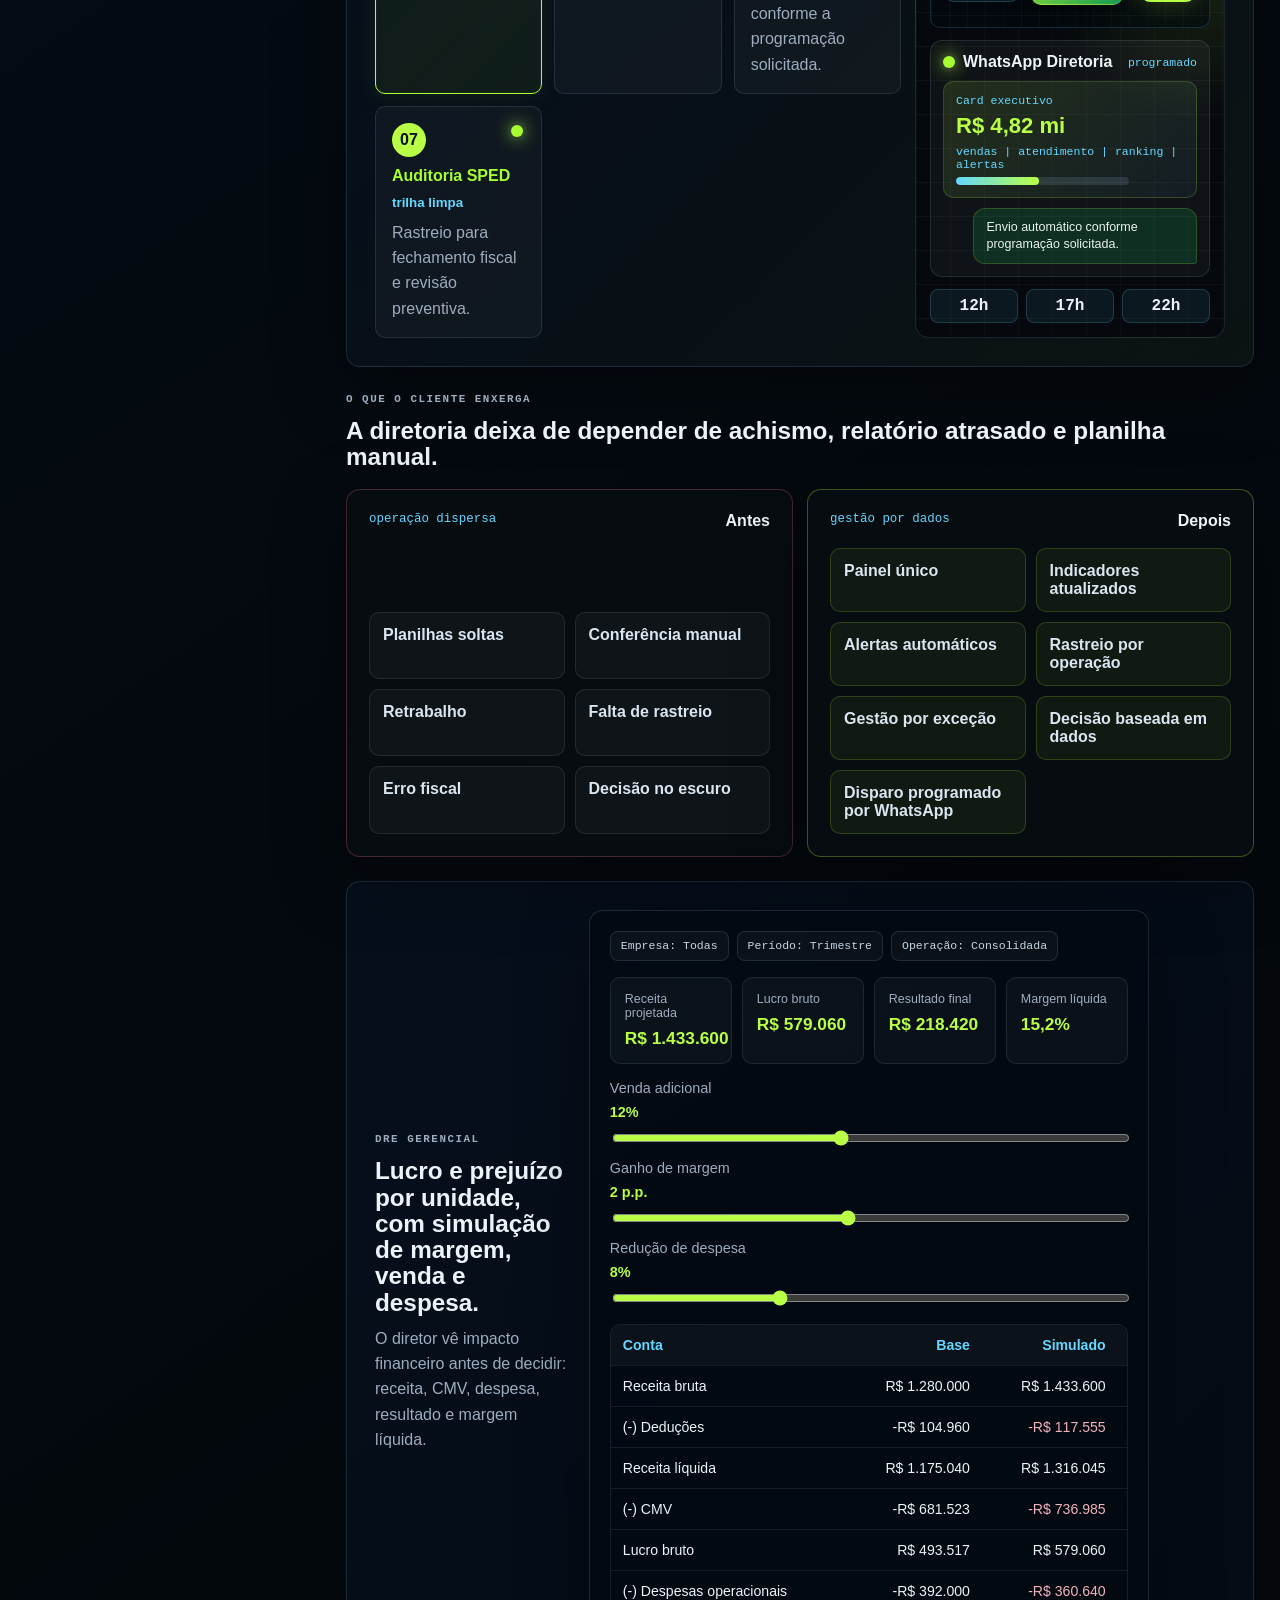
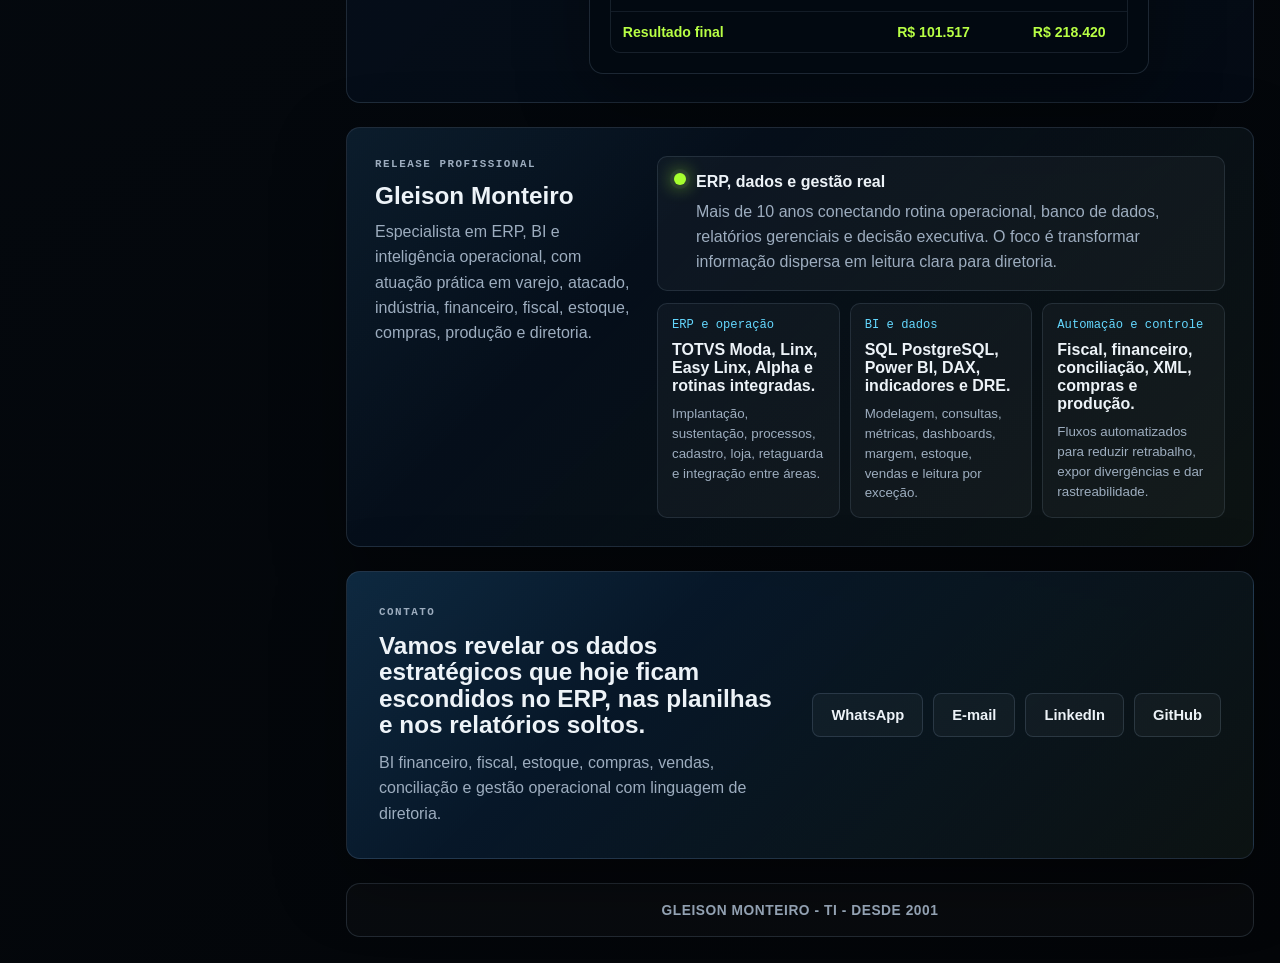
==== commit f5e0a8cd: "Add files via upload" ====
--- a/index.html
+++ b/index.html
@@ -286,7 +286,14 @@
               <div class="contact-dot dot-c"></div>
             </div>
             <div class="whatsapp-gif-card" aria-label="Animação de card executivo enviado automaticamente pelo WhatsApp">
-              <img class="dispatch-gif" src="./assets/whatsapp-disparo.gif" alt="" aria-hidden="true">
+              <div class="dispatch-visual" aria-hidden="true">
+                <span class="dispatch-clock">agenda</span>
+                <span class="dispatch-fly-card">
+                  <i></i>
+                  <i></i>
+                </span>
+                <span class="dispatch-wa">WA</span>
+              </div>
               <div class="dispatch-phone">
                 <div class="dispatch-top">
                   <span class="status-dot status-green"></span>
--- a/styles.css
+++ b/styles.css
@@ -1613,22 +1613,82 @@
   position: absolute;
   left: 18px;
   right: 18px;
-  top: 116px;
+  top: 68px;
   height: 2px;
   background: linear-gradient(90deg, transparent, var(--lime), var(--cyan), transparent);
   opacity: 0.72;
   animation: dispatchBeam 2.2s ease-in-out infinite;
 }
 
-.dispatch-gif {
+.dispatch-visual {
   position: relative;
   z-index: 1;
-  width: 100%;
-  height: 82px;
-  object-fit: cover;
+  min-height: 104px;
+  display: grid;
+  grid-template-columns: 78px minmax(0, 1fr) 58px;
+  gap: 10px;
+  align-items: center;
+  padding: 12px;
   border: 1px solid rgba(100,216,255,0.16);
   border-radius: 10px;
-  background: #05080d;
+  overflow: hidden;
+  background:
+    linear-gradient(rgba(255,255,255,0.035) 1px, transparent 1px),
+    linear-gradient(90deg, rgba(255,255,255,0.025) 1px, transparent 1px),
+    rgba(3, 9, 16, 0.58);
+  background-size: 18px 18px;
+}
+
+.dispatch-clock,
+.dispatch-wa {
+  min-height: 52px;
+  display: grid;
+  place-items: center;
+  border-radius: 12px;
+  font-family: Consolas, "Courier New", monospace;
+  font-weight: 900;
+}
+
+.dispatch-clock {
+  color: var(--cyan);
+  border: 1px solid rgba(100,216,255,0.2);
+  background: rgba(100,216,255,0.08);
+  font-size: 0.78rem;
+}
+
+.dispatch-wa {
+  color: #06120b;
+  background: var(--lime);
+  box-shadow: 0 0 24px rgba(185, 255, 61, 0.22);
+  animation: whatsappPulse 2.2s ease-in-out infinite;
+}
+
+.dispatch-fly-card {
+  justify-self: start;
+  width: 92px;
+  min-height: 58px;
+  display: grid;
+  gap: 8px;
+  padding: 12px;
+  border: 1px solid rgba(185, 255, 61, 0.3);
+  border-radius: 10px;
+  background: linear-gradient(135deg, rgba(185,255,69,0.9), rgba(21,180,92,0.85));
+  box-shadow: 0 14px 34px rgba(0,0,0,0.28);
+  animation: flyExecutiveCard 2.2s ease-in-out infinite;
+}
+
+.dispatch-fly-card i {
+  height: 5px;
+  border-radius: 999px;
+  background: rgba(5, 8, 13, 0.7);
+}
+
+.dispatch-fly-card i:first-child {
+  width: 68%;
+}
+
+.dispatch-fly-card i:last-child {
+  width: 46%;
 }
 
 .dispatch-phone {
@@ -2101,6 +2161,18 @@
 @keyframes dispatchMessage {
   0%, 100% { opacity: 0.62; transform: translateY(6px); }
   34%, 72% { opacity: 1; transform: translateY(0); }
+}
+
+@keyframes flyExecutiveCard {
+  0% { transform: translateX(-8px) scale(0.92); opacity: 0.45; }
+  18%, 72% { opacity: 1; }
+  52% { transform: translateX(38px) scale(1); }
+  100% { transform: translateX(78px) scale(0.9); opacity: 0; }
+}
+
+@keyframes whatsappPulse {
+  0%, 100% { transform: scale(1); box-shadow: 0 0 18px rgba(185,255,61,0.18); }
+  52% { transform: scale(1.08); box-shadow: 0 0 30px rgba(185,255,61,0.38); }
 }
 
 @keyframes scheduleBlink {
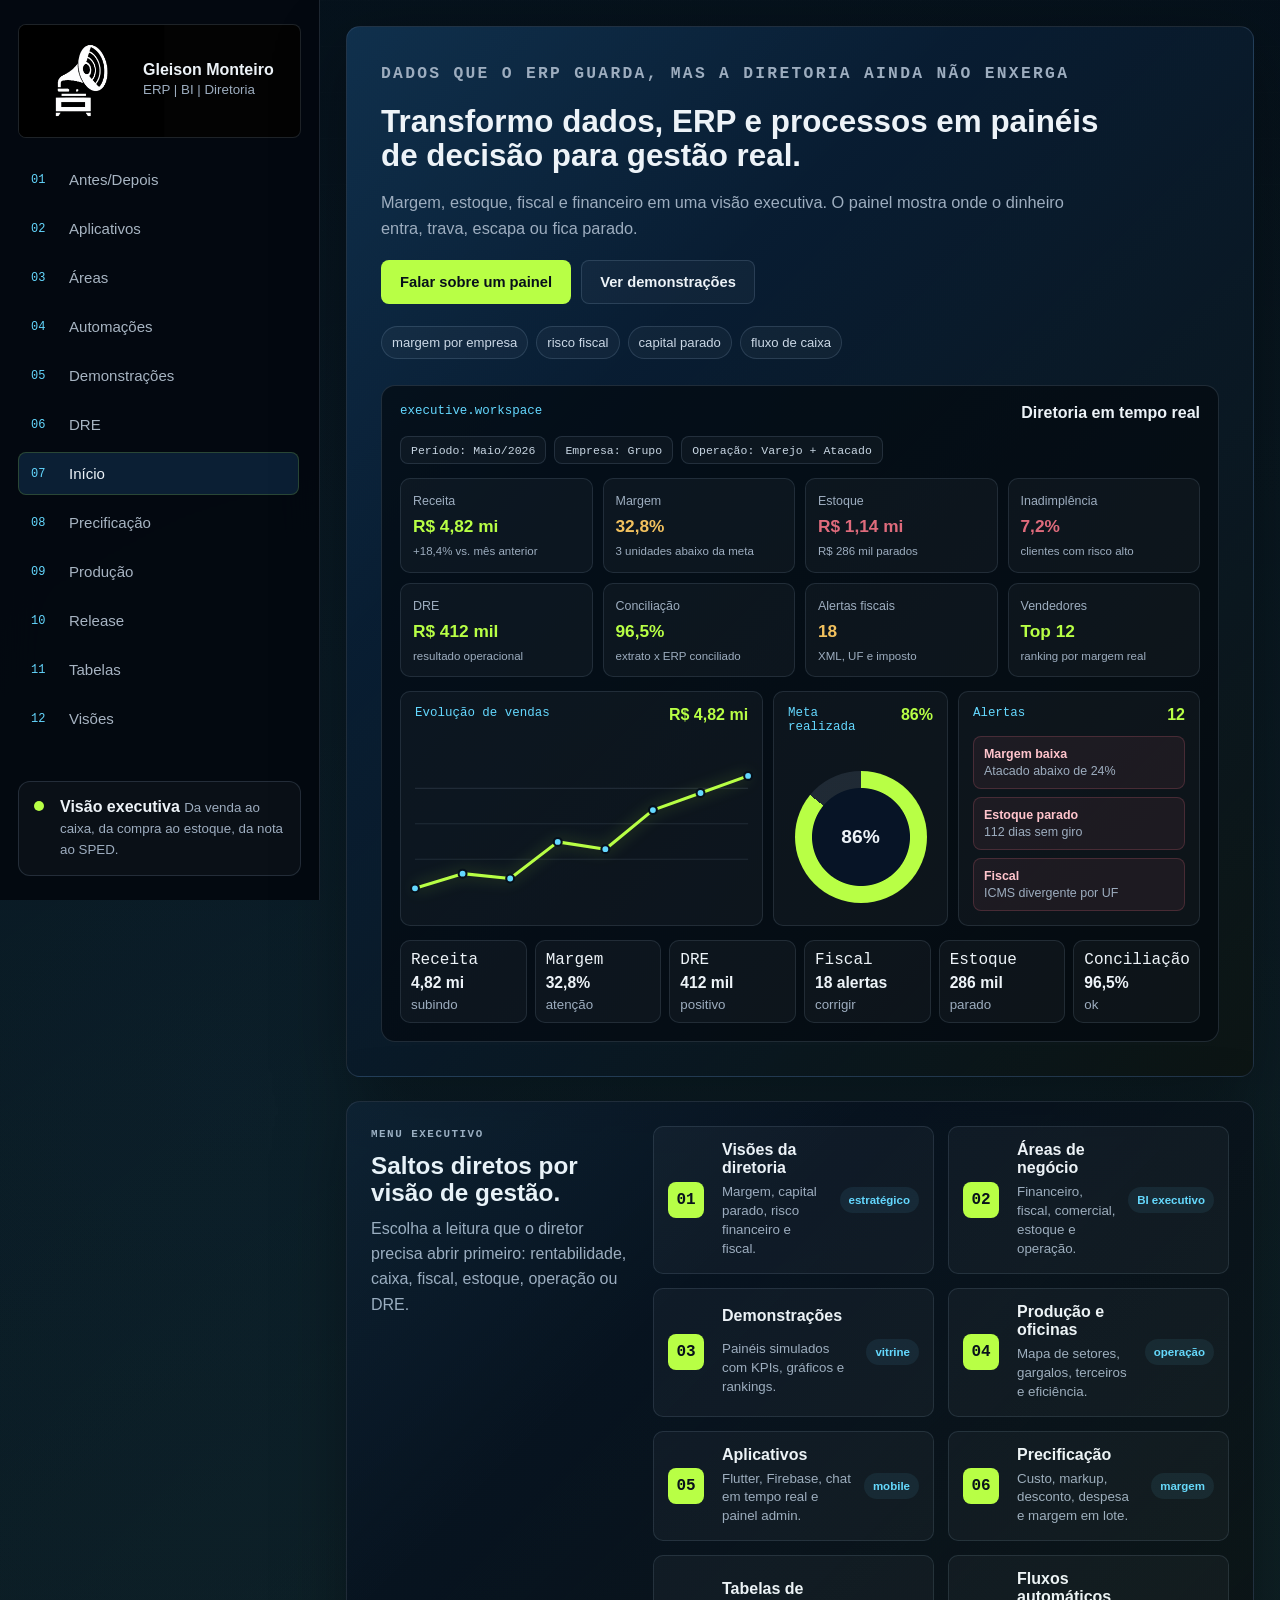
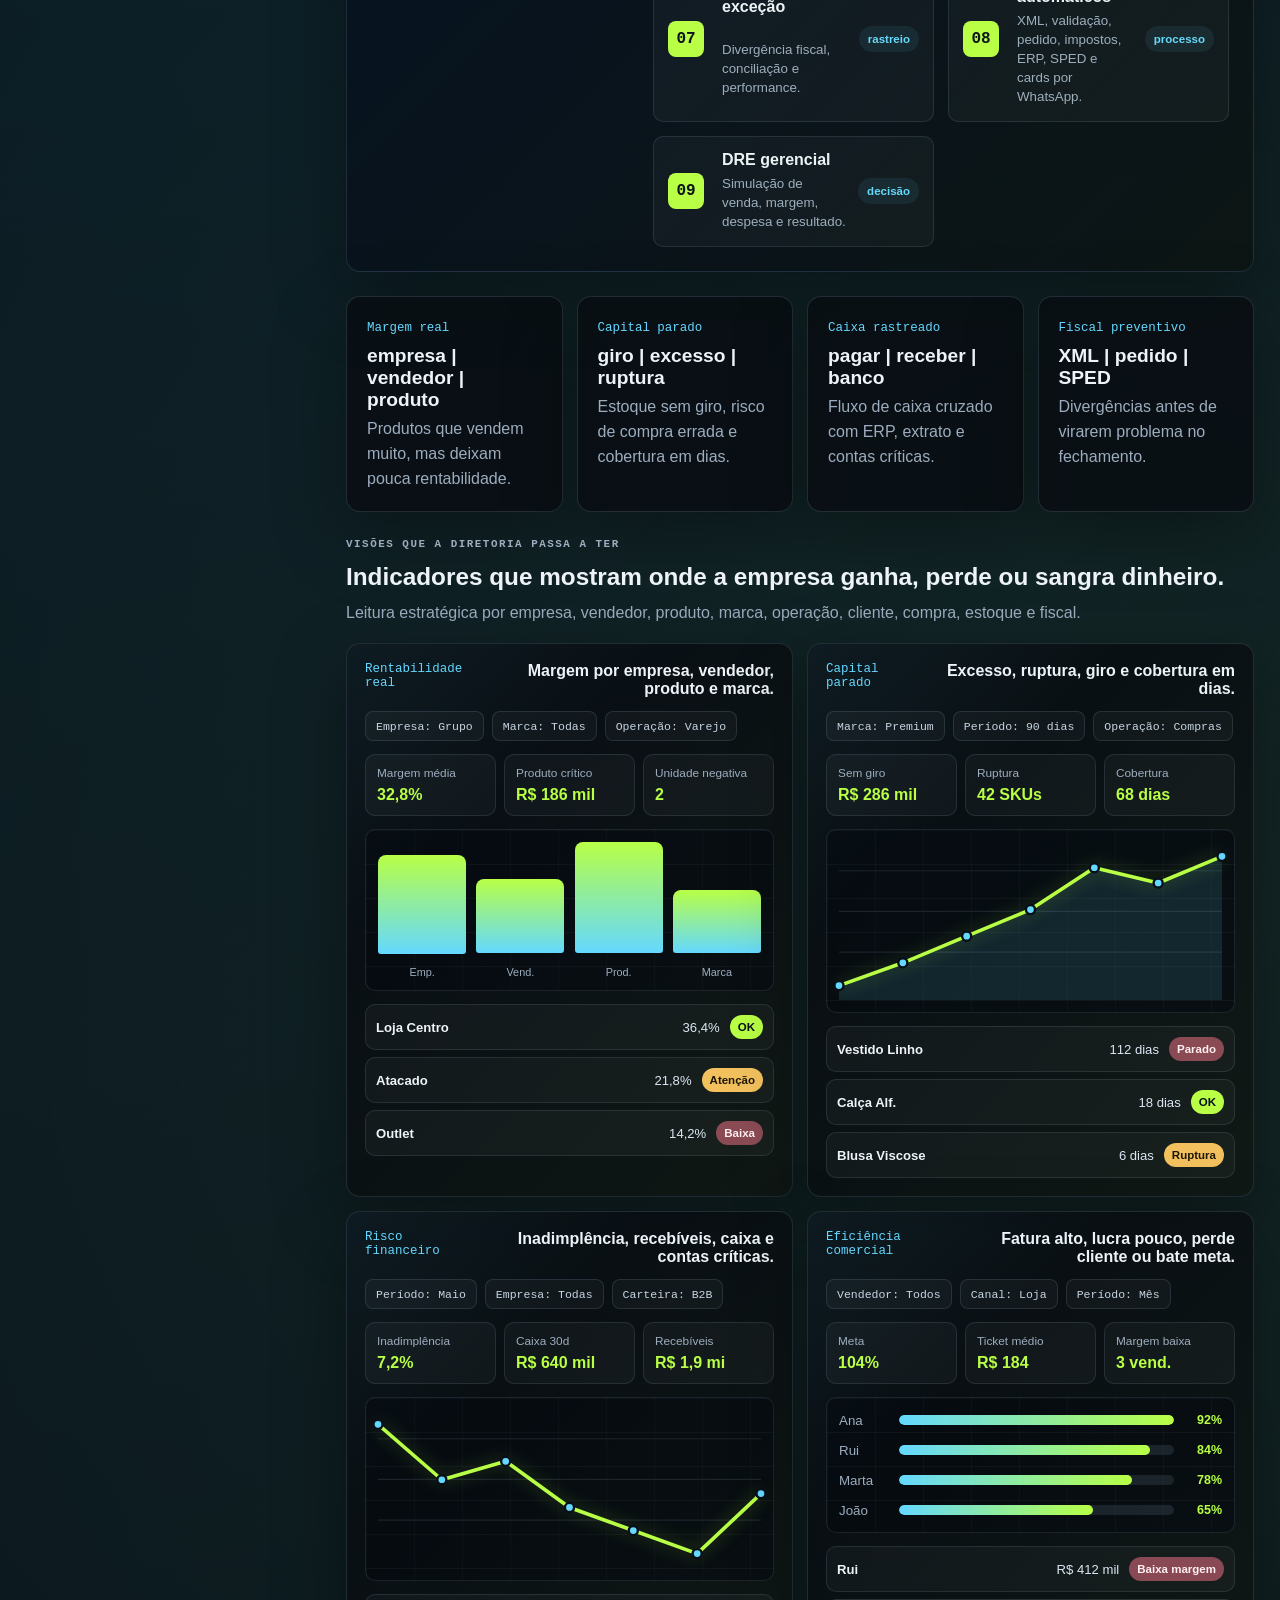
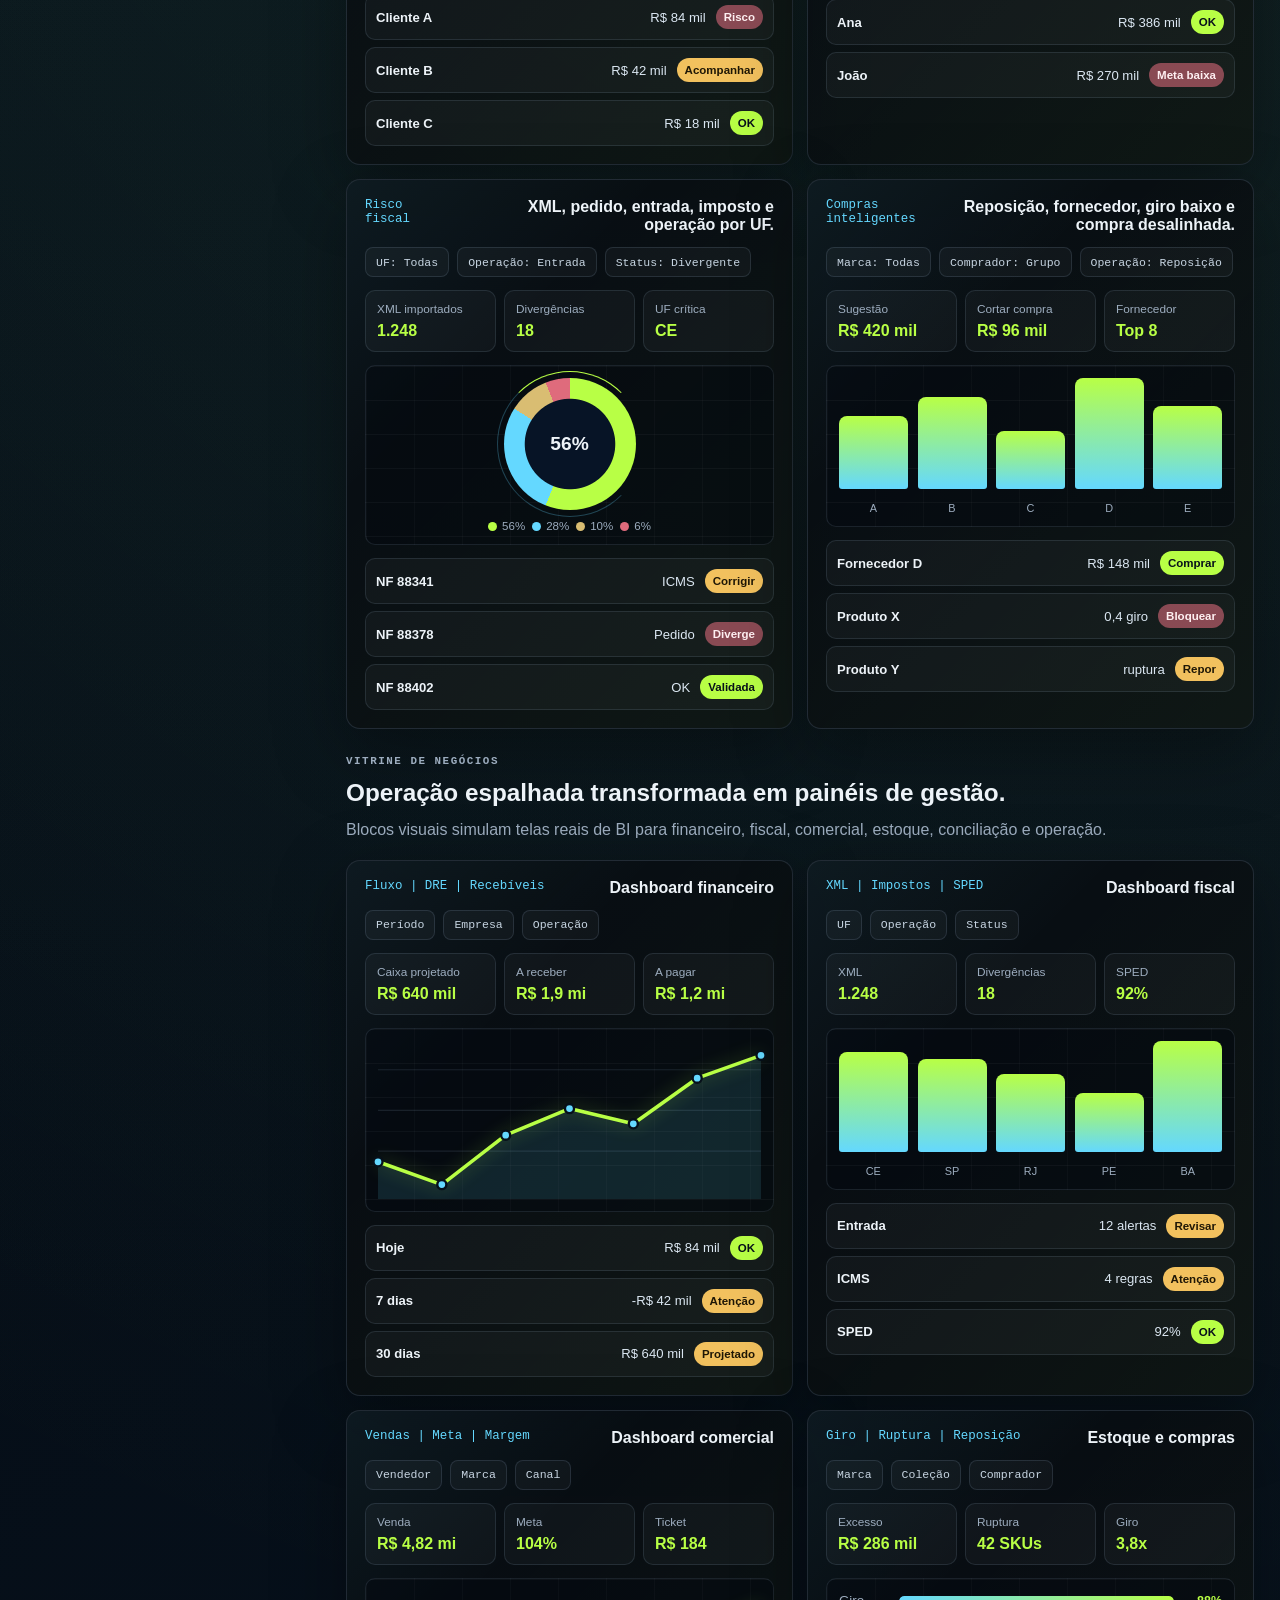
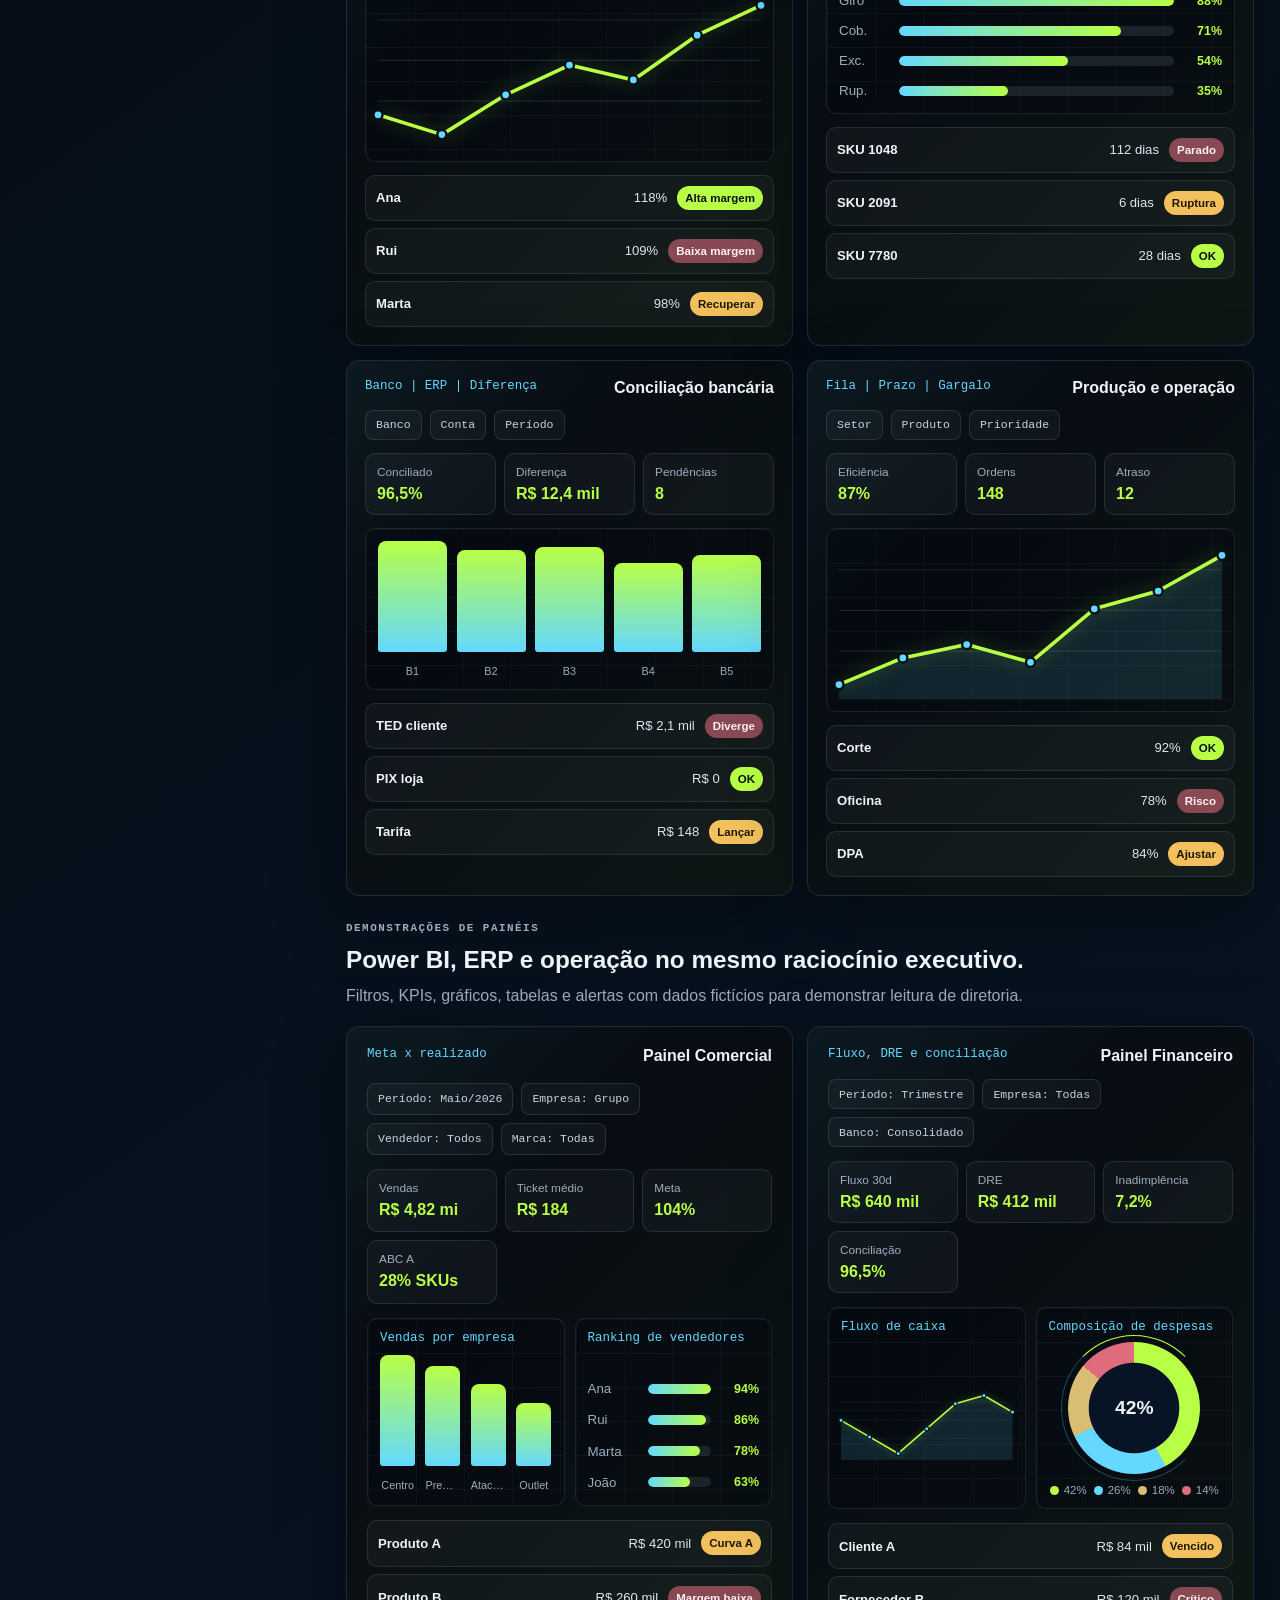
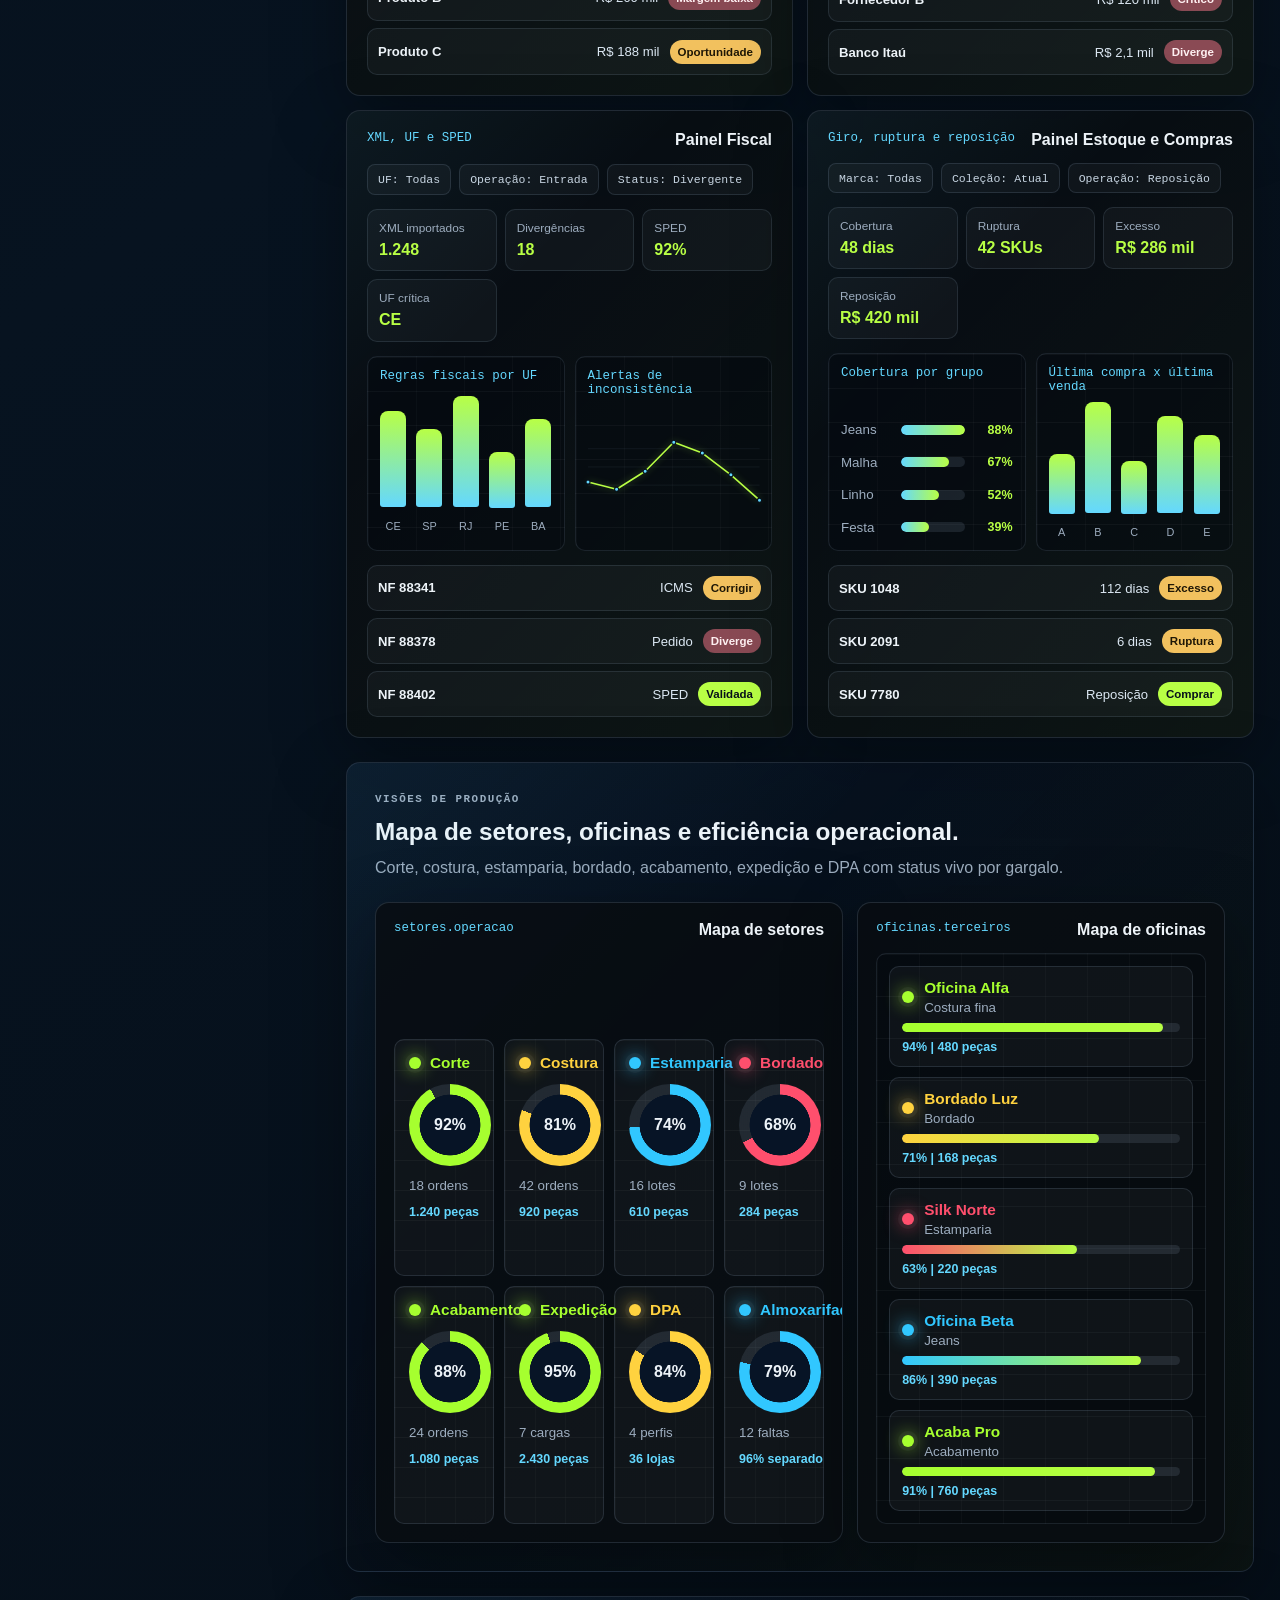
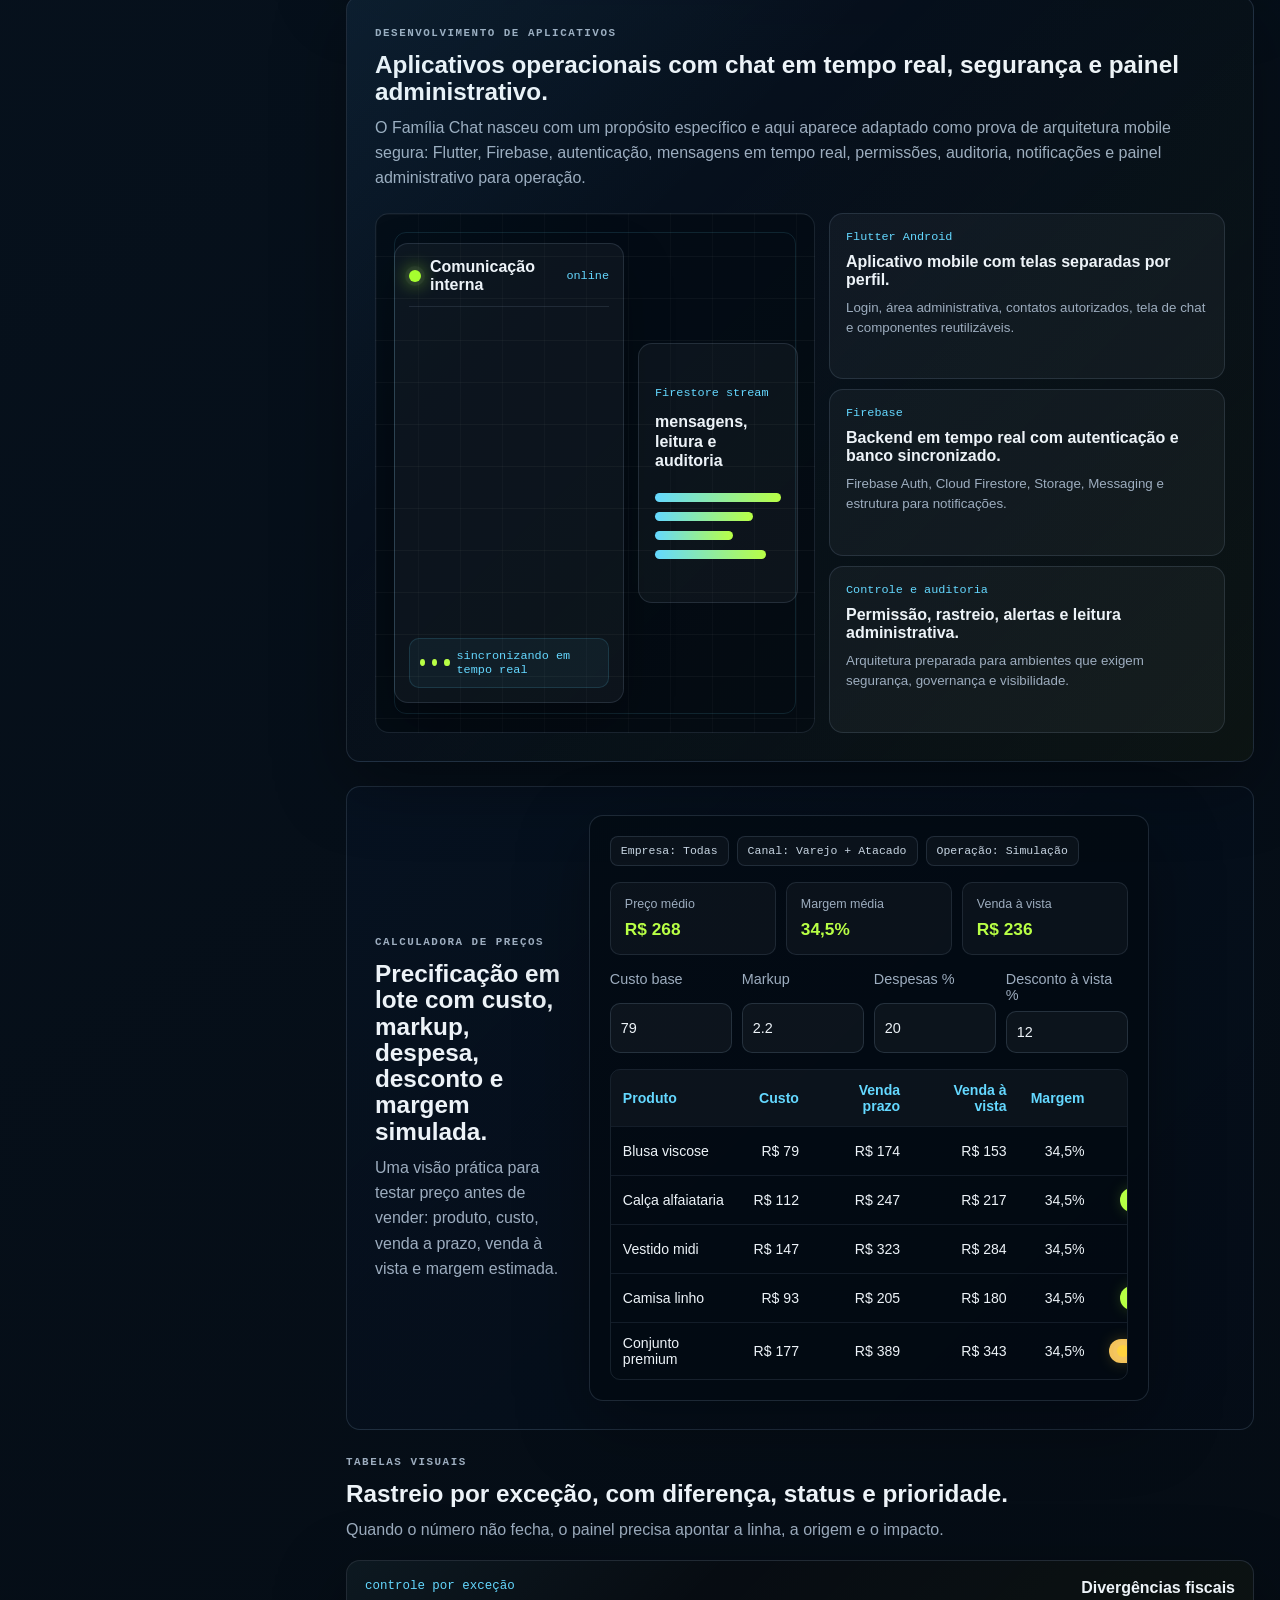
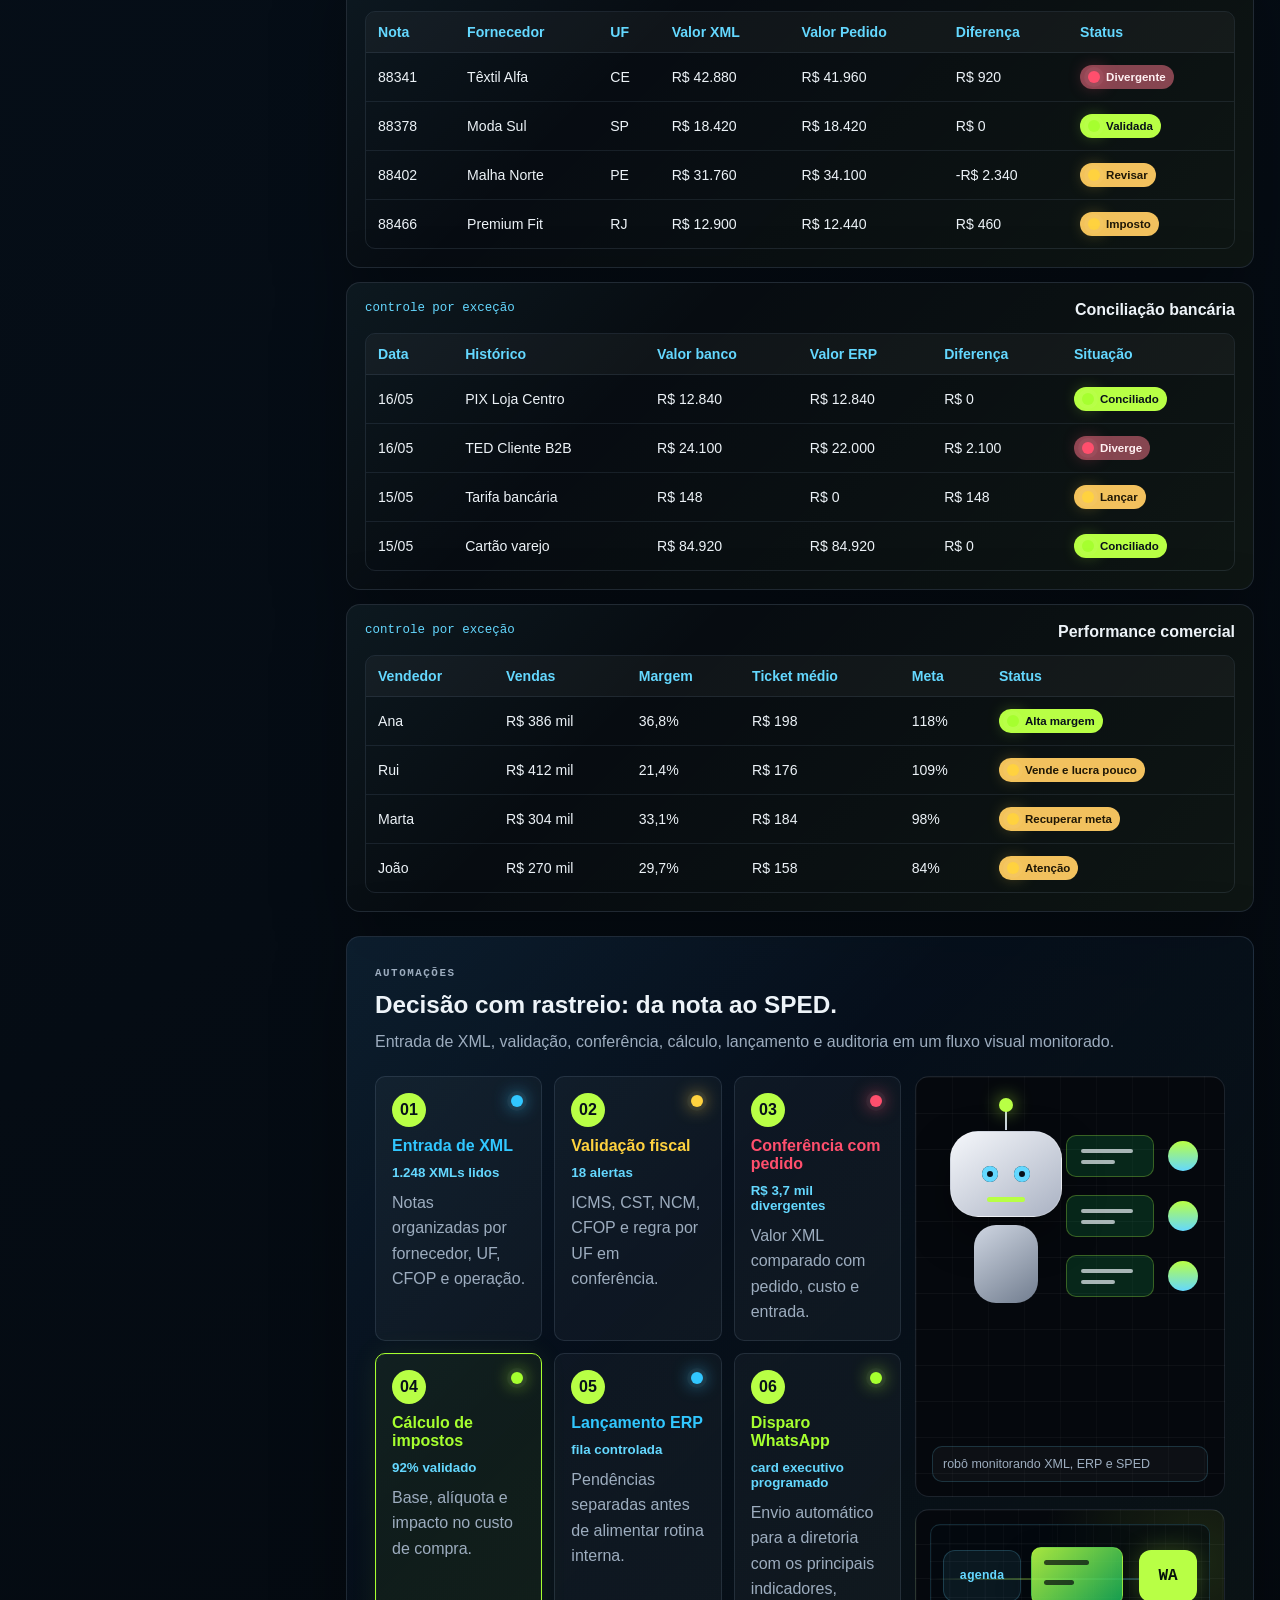
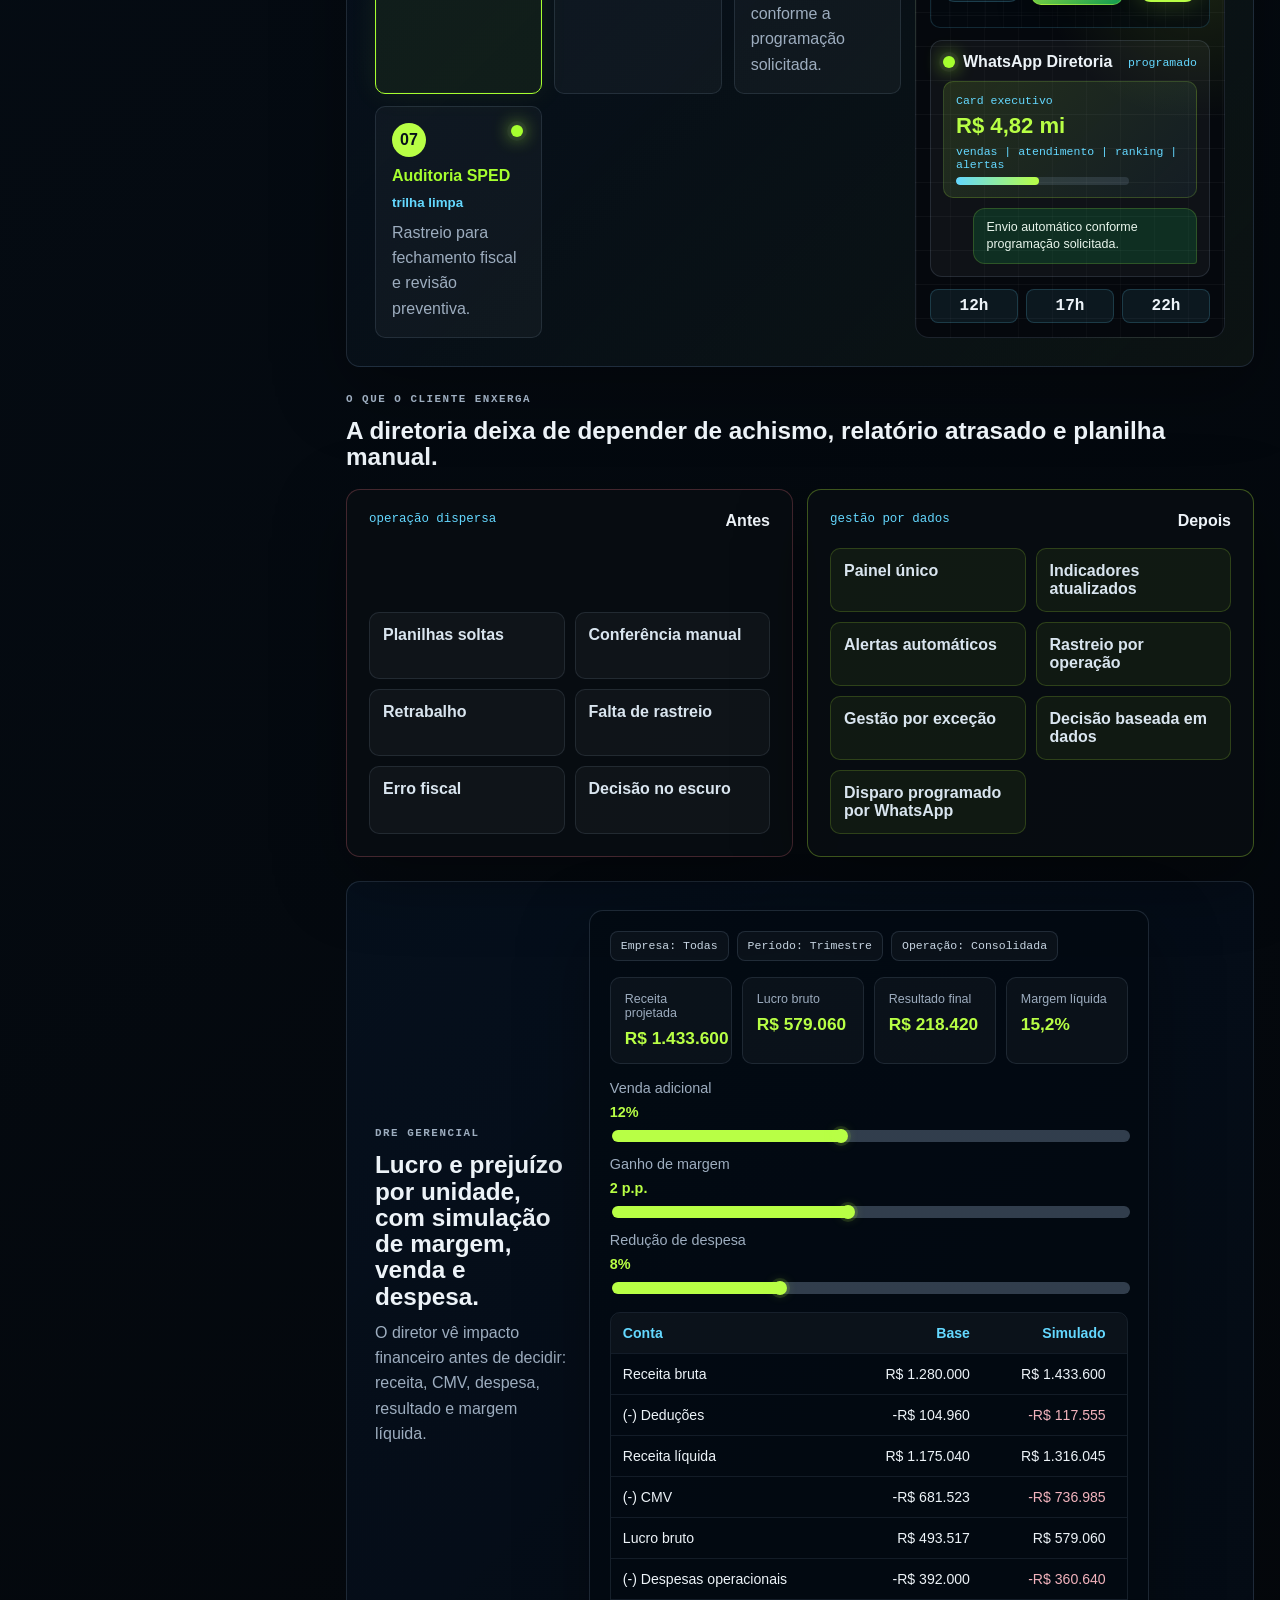
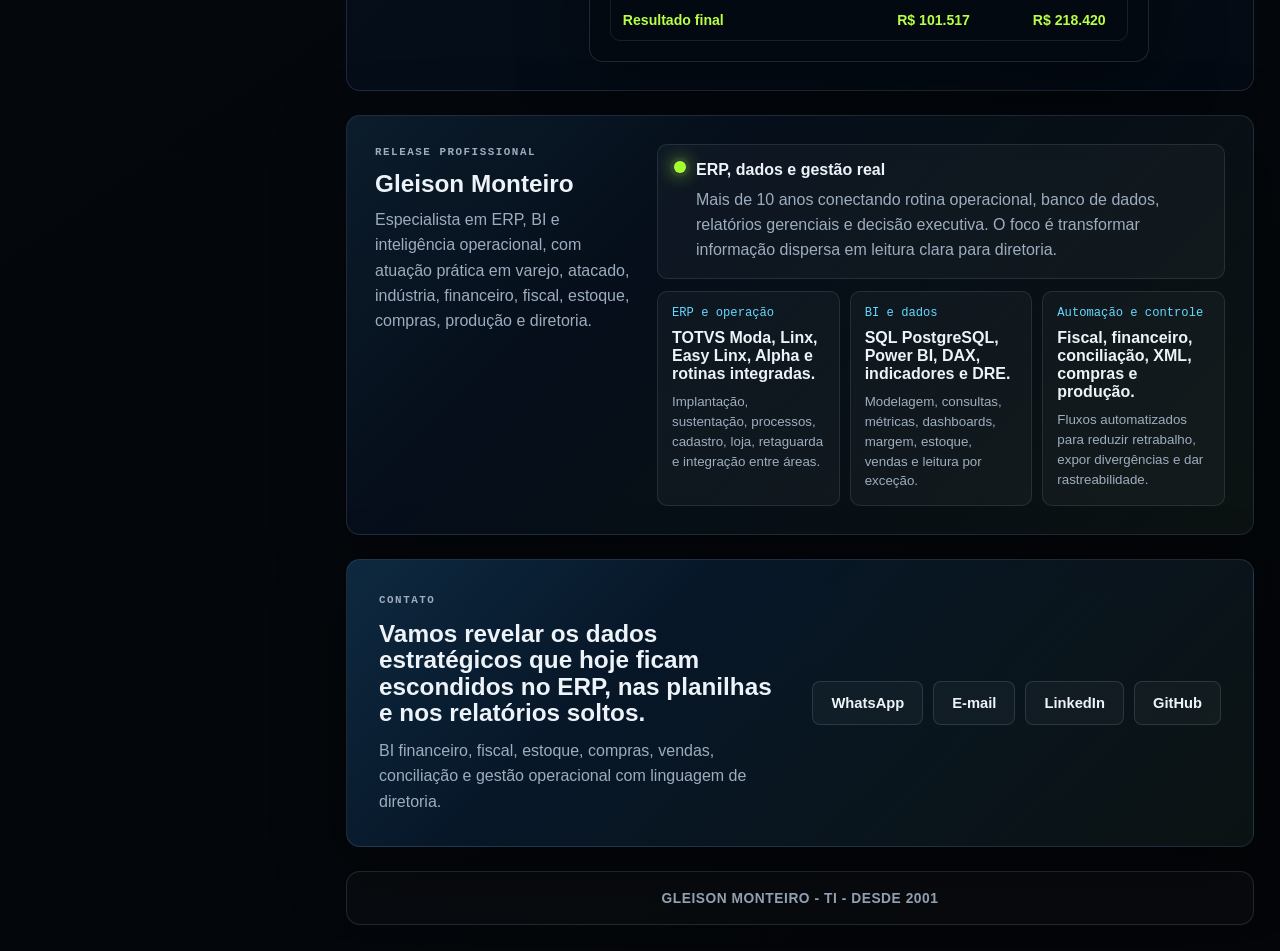
==== commit e77a5326: "Add files via upload" ====
--- a/index.html
+++ b/index.html
@@ -26,18 +26,18 @@
       </a>
 
       <nav class="side-nav" aria-label="Navegação principal">
-        <a class="nav-link is-active" href="#inicio"><span>01</span>Início</a>
-        <a class="nav-link" href="#visoes"><span>02</span>Visões</a>
+        <a class="nav-link" href="#antes-depois"><span>01</span>Antes/Depois</a>
+        <a class="nav-link" href="#aplicativos"><span>02</span>Aplicativos</a>
         <a class="nav-link" href="#solucoes"><span>03</span>Áreas</a>
-        <a class="nav-link" href="#demonstracoes"><span>04</span>Demonstrações</a>
-        <a class="nav-link" href="#producao"><span>05</span>Produção</a>
-        <a class="nav-link" href="#aplicativos"><span>06</span>Aplicativos</a>
-        <a class="nav-link" href="#precificacao"><span>07</span>Precificação</a>
-        <a class="nav-link" href="#tabelas"><span>08</span>Tabelas</a>
-        <a class="nav-link" href="#automacoes"><span>09</span>Automações</a>
-        <a class="nav-link" href="#antes-depois"><span>10</span>Antes/Depois</a>
-        <a class="nav-link" href="#financeiro"><span>11</span>DRE</a>
-        <a class="nav-link" href="#release"><span>12</span>Release</a>
+        <a class="nav-link" href="#automacoes"><span>04</span>Automações</a>
+        <a class="nav-link" href="#demonstracoes"><span>05</span>Demonstrações</a>
+        <a class="nav-link" href="#financeiro"><span>06</span>DRE</a>
+        <a class="nav-link is-active" href="#inicio"><span>07</span>Início</a>
+        <a class="nav-link" href="#precificacao"><span>08</span>Precificação</a>
+        <a class="nav-link" href="#producao"><span>09</span>Produção</a>
+        <a class="nav-link" href="#release"><span>10</span>Release</a>
+        <a class="nav-link" href="#tabelas"><span>11</span>Tabelas</a>
+        <a class="nav-link" href="#visoes"><span>12</span>Visões</a>
         <a class="nav-link" href="#contato"><span>13</span>Contato</a>
       </nav>
 
--- a/styles.css
+++ b/styles.css
@@ -1931,6 +1931,60 @@
   accent-color: var(--lime);
 }
 
+.dre-controls input[type="range"] {
+  height: 12px;
+  appearance: none;
+  border-radius: 999px;
+  background: linear-gradient(90deg, var(--lime) 0 var(--range-progress, 50%), rgba(170,197,230,0.28) var(--range-progress, 50%) 100%);
+  cursor: pointer;
+}
+
+.dre-controls input[type="range"]::-webkit-slider-runnable-track {
+  height: 6px;
+  border-radius: 999px;
+  background: transparent;
+}
+
+.dre-controls input[type="range"]::-webkit-slider-thumb {
+  width: 14px;
+  height: 14px;
+  margin-top: -4px;
+  appearance: none;
+  border: 0;
+  border-radius: 50%;
+  background: var(--lime);
+  box-shadow: 0 0 0 3px rgba(185,255,69,0.12), 0 0 12px rgba(185,255,69,0.22);
+}
+
+.dre-controls input[type="range"]::-moz-range-track {
+  height: 6px;
+  border-radius: 999px;
+  background: rgba(170,197,230,0.28);
+}
+
+.dre-controls input[type="range"]::-moz-range-progress {
+  height: 6px;
+  border-radius: 999px;
+  background: var(--lime);
+}
+
+.dre-controls input[type="range"]::-moz-range-thumb {
+  width: 14px;
+  height: 14px;
+  border: 0;
+  border-radius: 50%;
+  background: var(--lime);
+  box-shadow: 0 0 0 3px rgba(185,255,69,0.12), 0 0 12px rgba(185,255,69,0.22);
+}
+
+.dre-simulator.is-auto-playing .dre-results div {
+  animation: dreValuePulse 1.45s ease-in-out infinite;
+}
+
+.dre-simulator.is-auto-playing .dre-controls label strong {
+  animation: dreValuePulse 1.45s ease-in-out infinite;
+}
+
 .price-table-wrap {
   overflow-x: auto;
   border: 1px solid rgba(170, 197, 230, 0.12);
@@ -2173,6 +2227,11 @@
 @keyframes whatsappPulse {
   0%, 100% { transform: scale(1); box-shadow: 0 0 18px rgba(185,255,61,0.18); }
   52% { transform: scale(1.08); box-shadow: 0 0 30px rgba(185,255,61,0.38); }
+}
+
+@keyframes dreValuePulse {
+  0%, 100% { border-color: rgba(170,197,230,0.12); filter: brightness(1); }
+  50% { border-color: rgba(185,255,69,0.34); filter: brightness(1.16); }
 }
 
 @keyframes scheduleBlink {
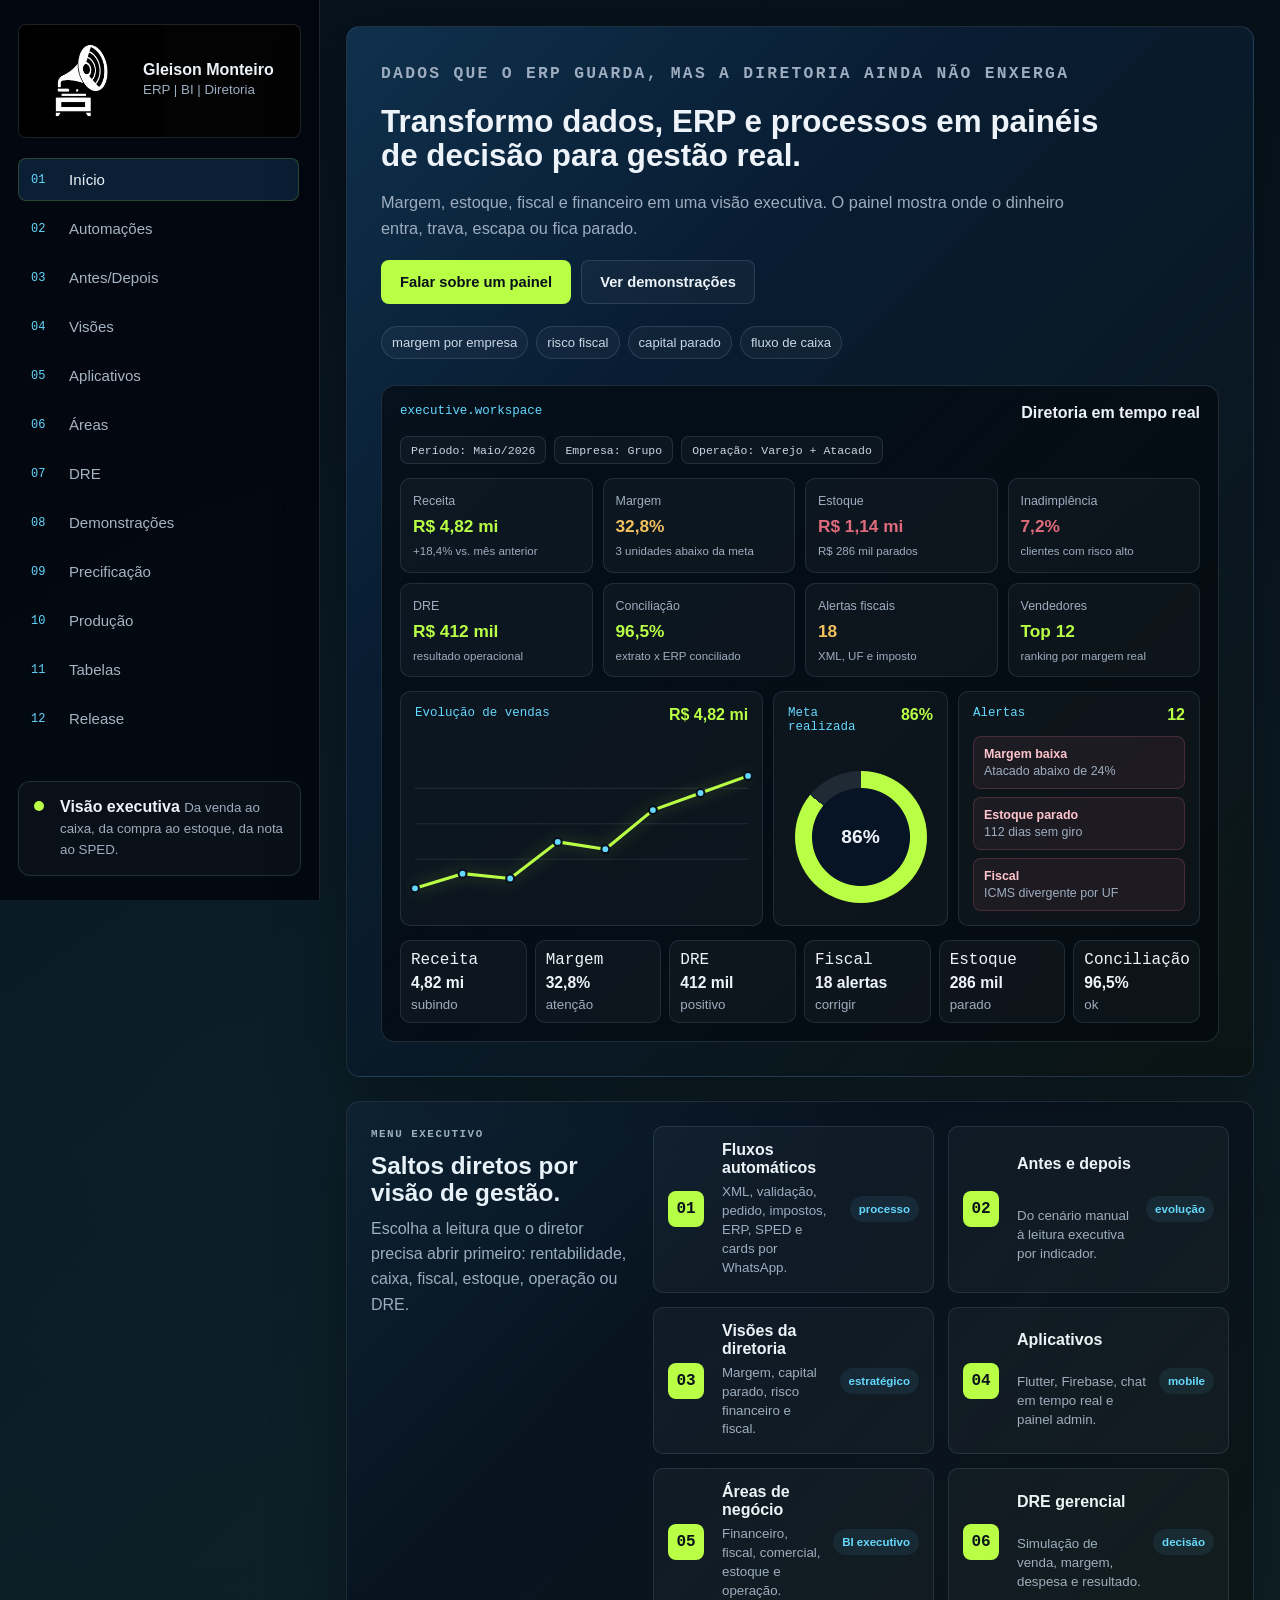
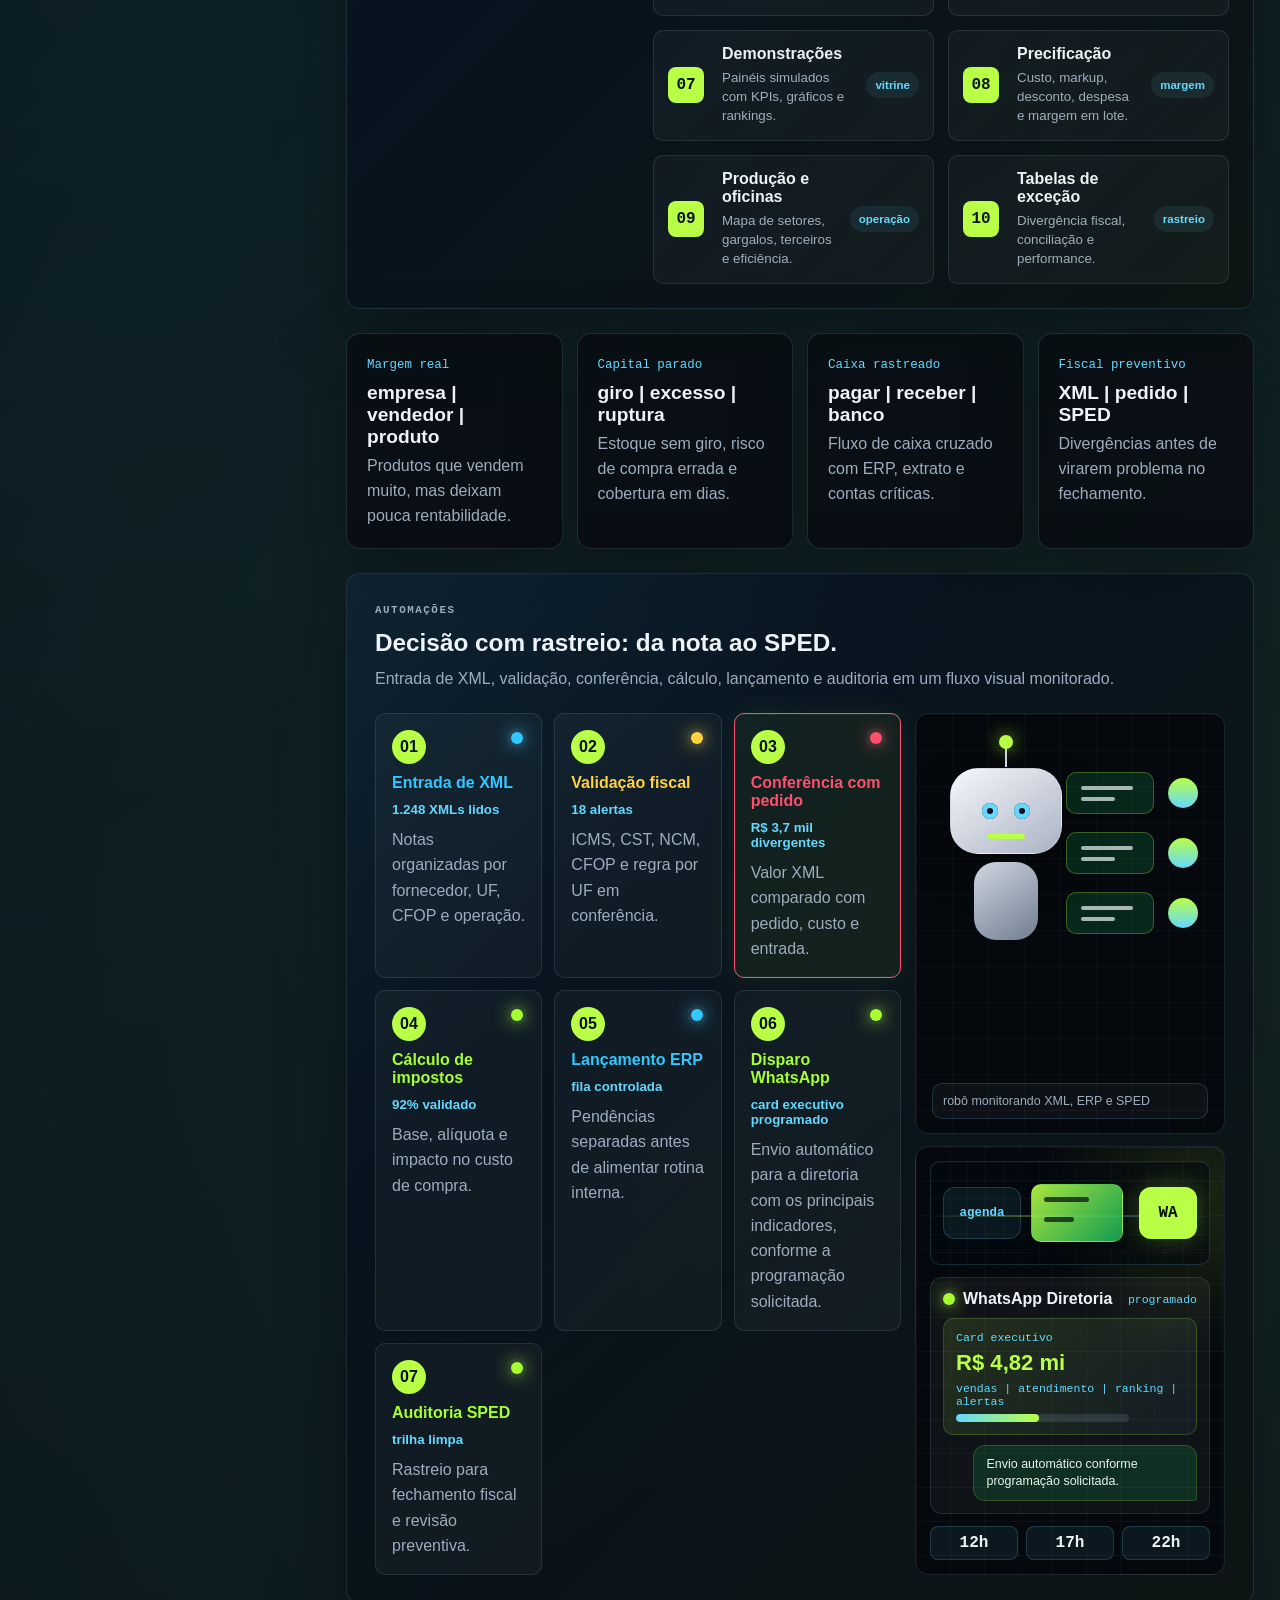
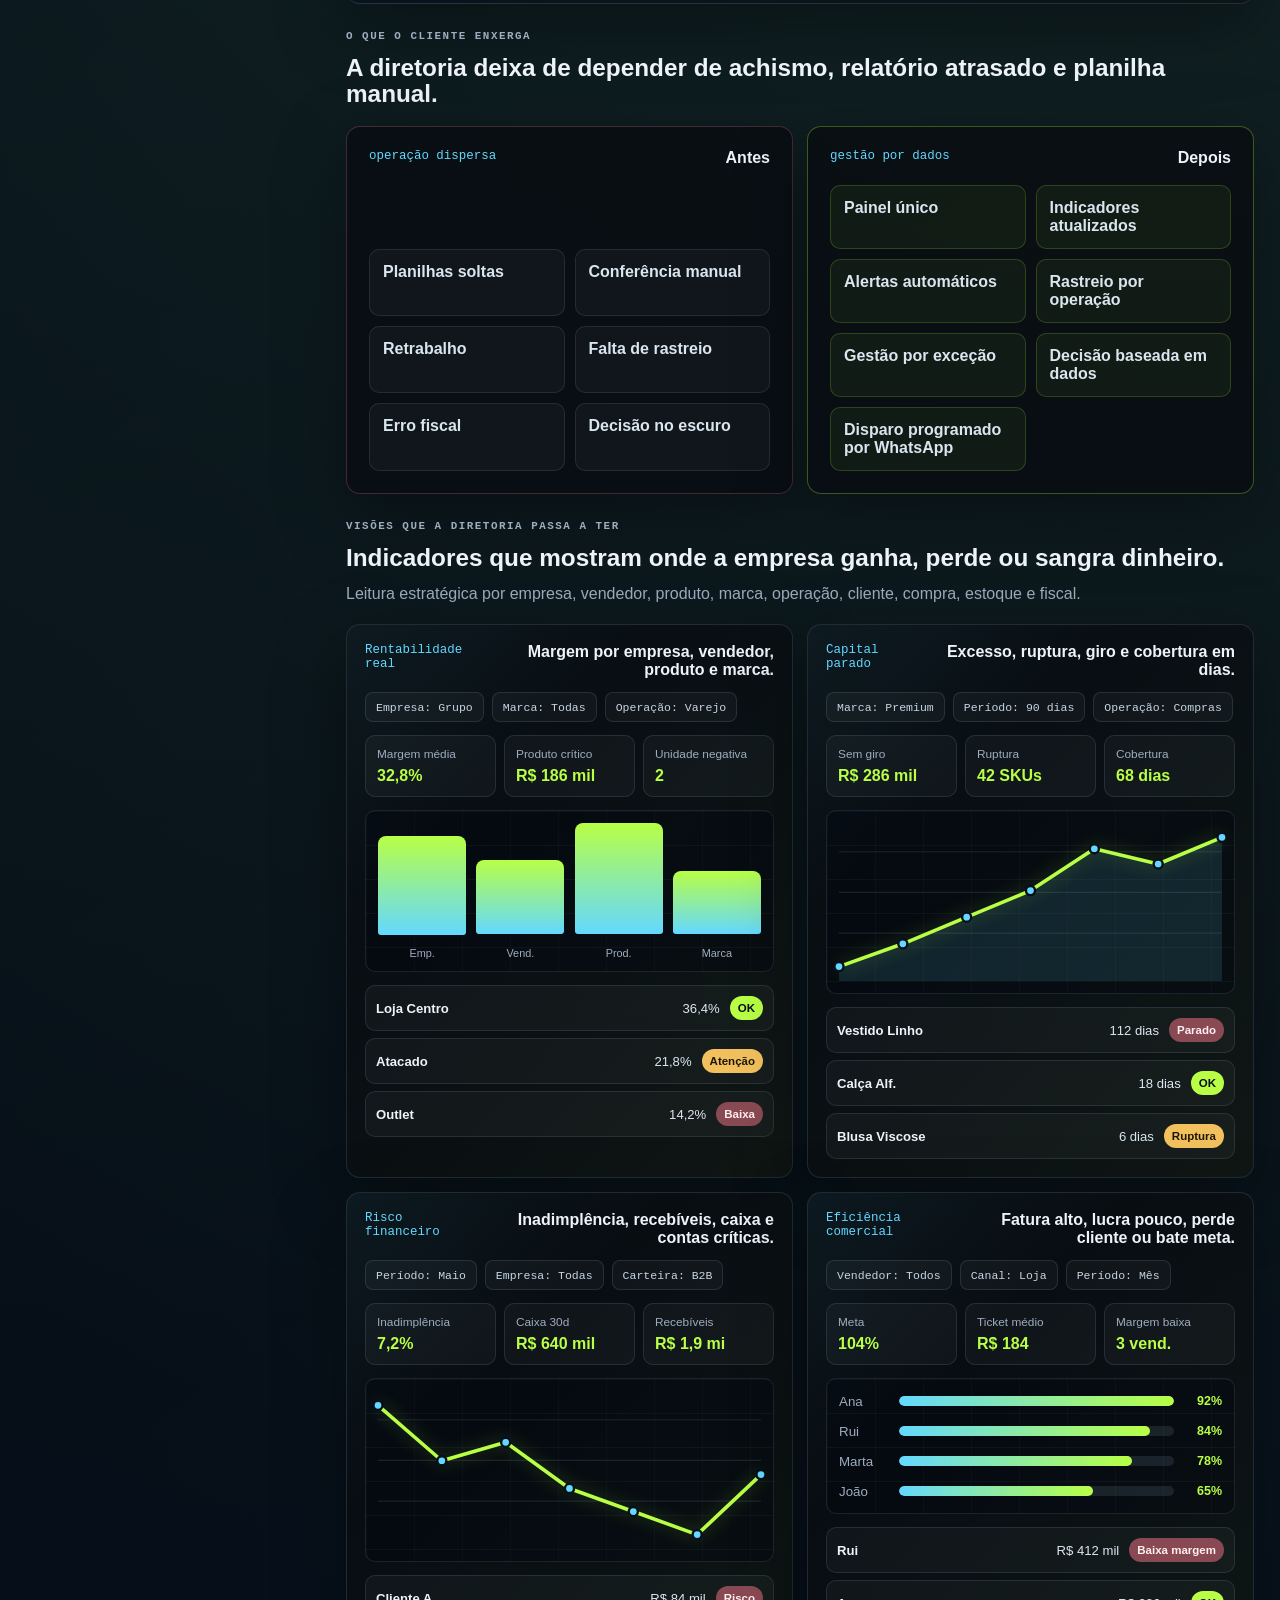
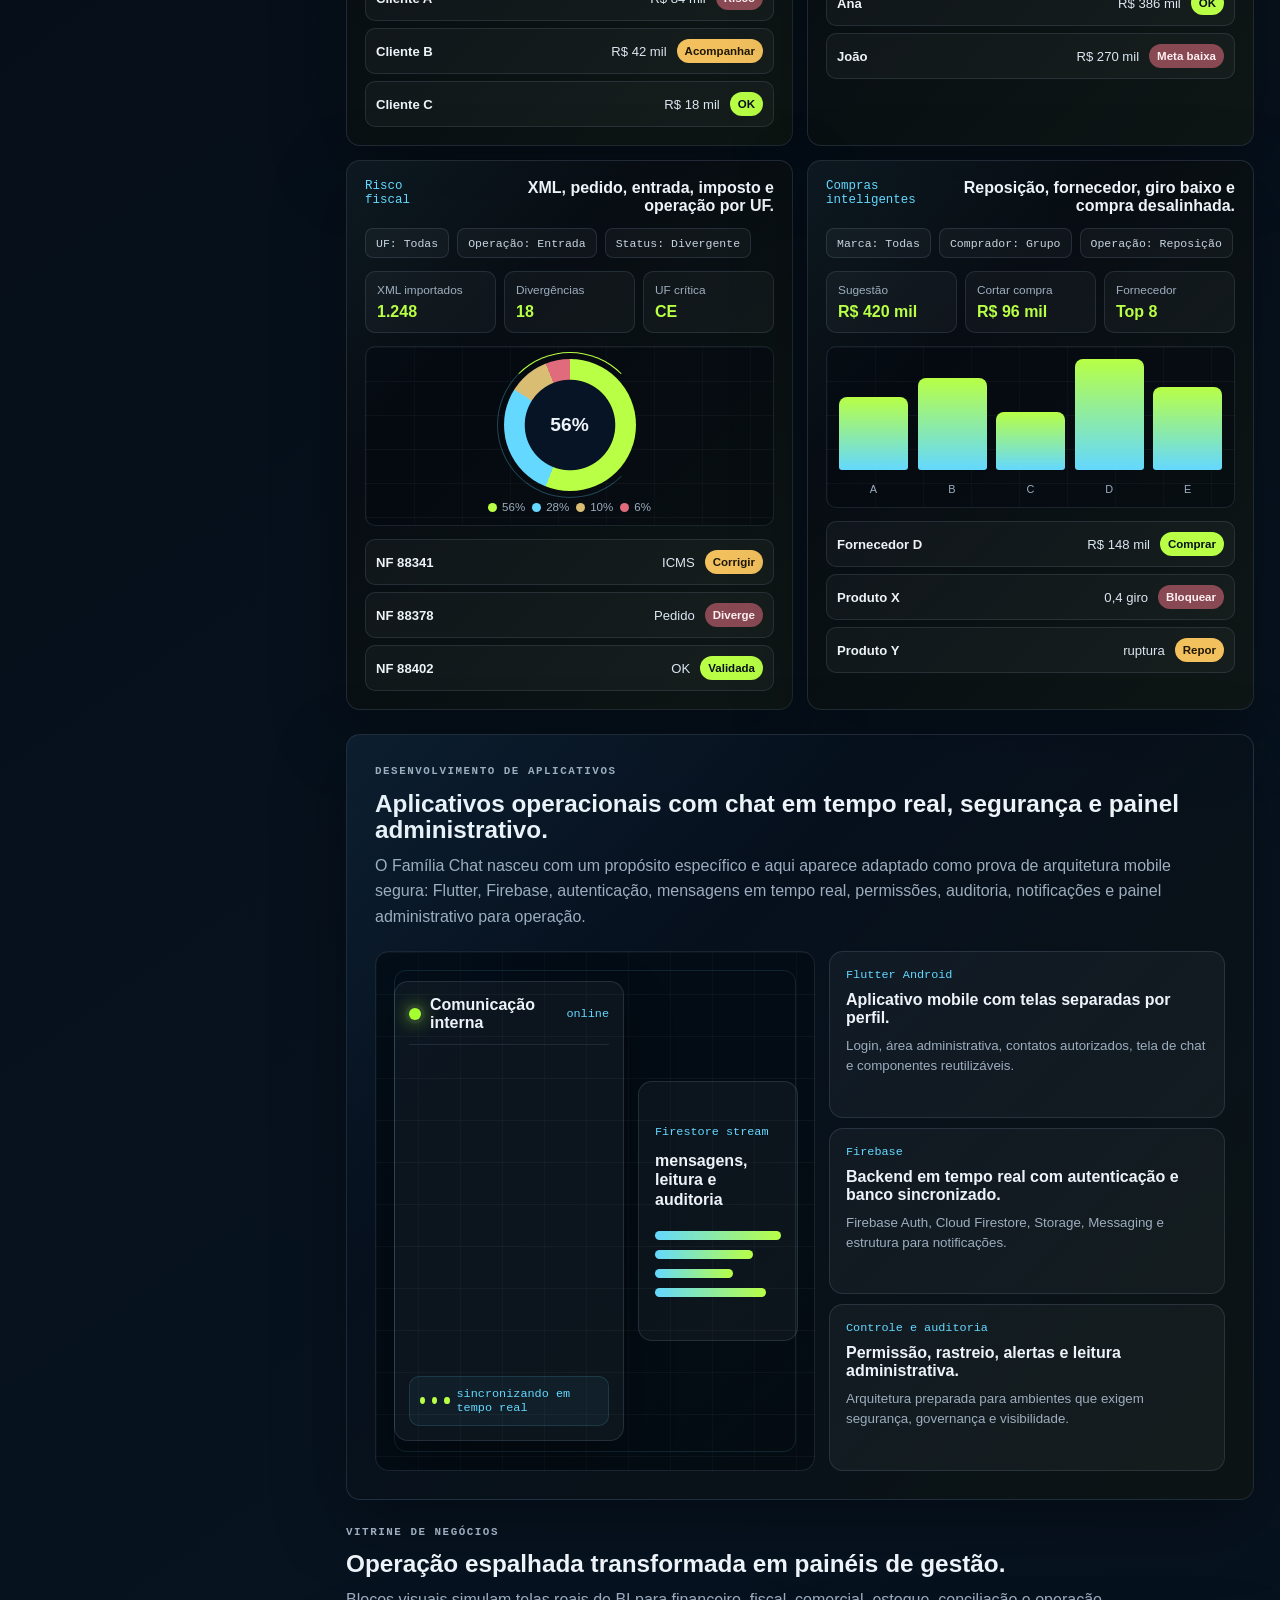
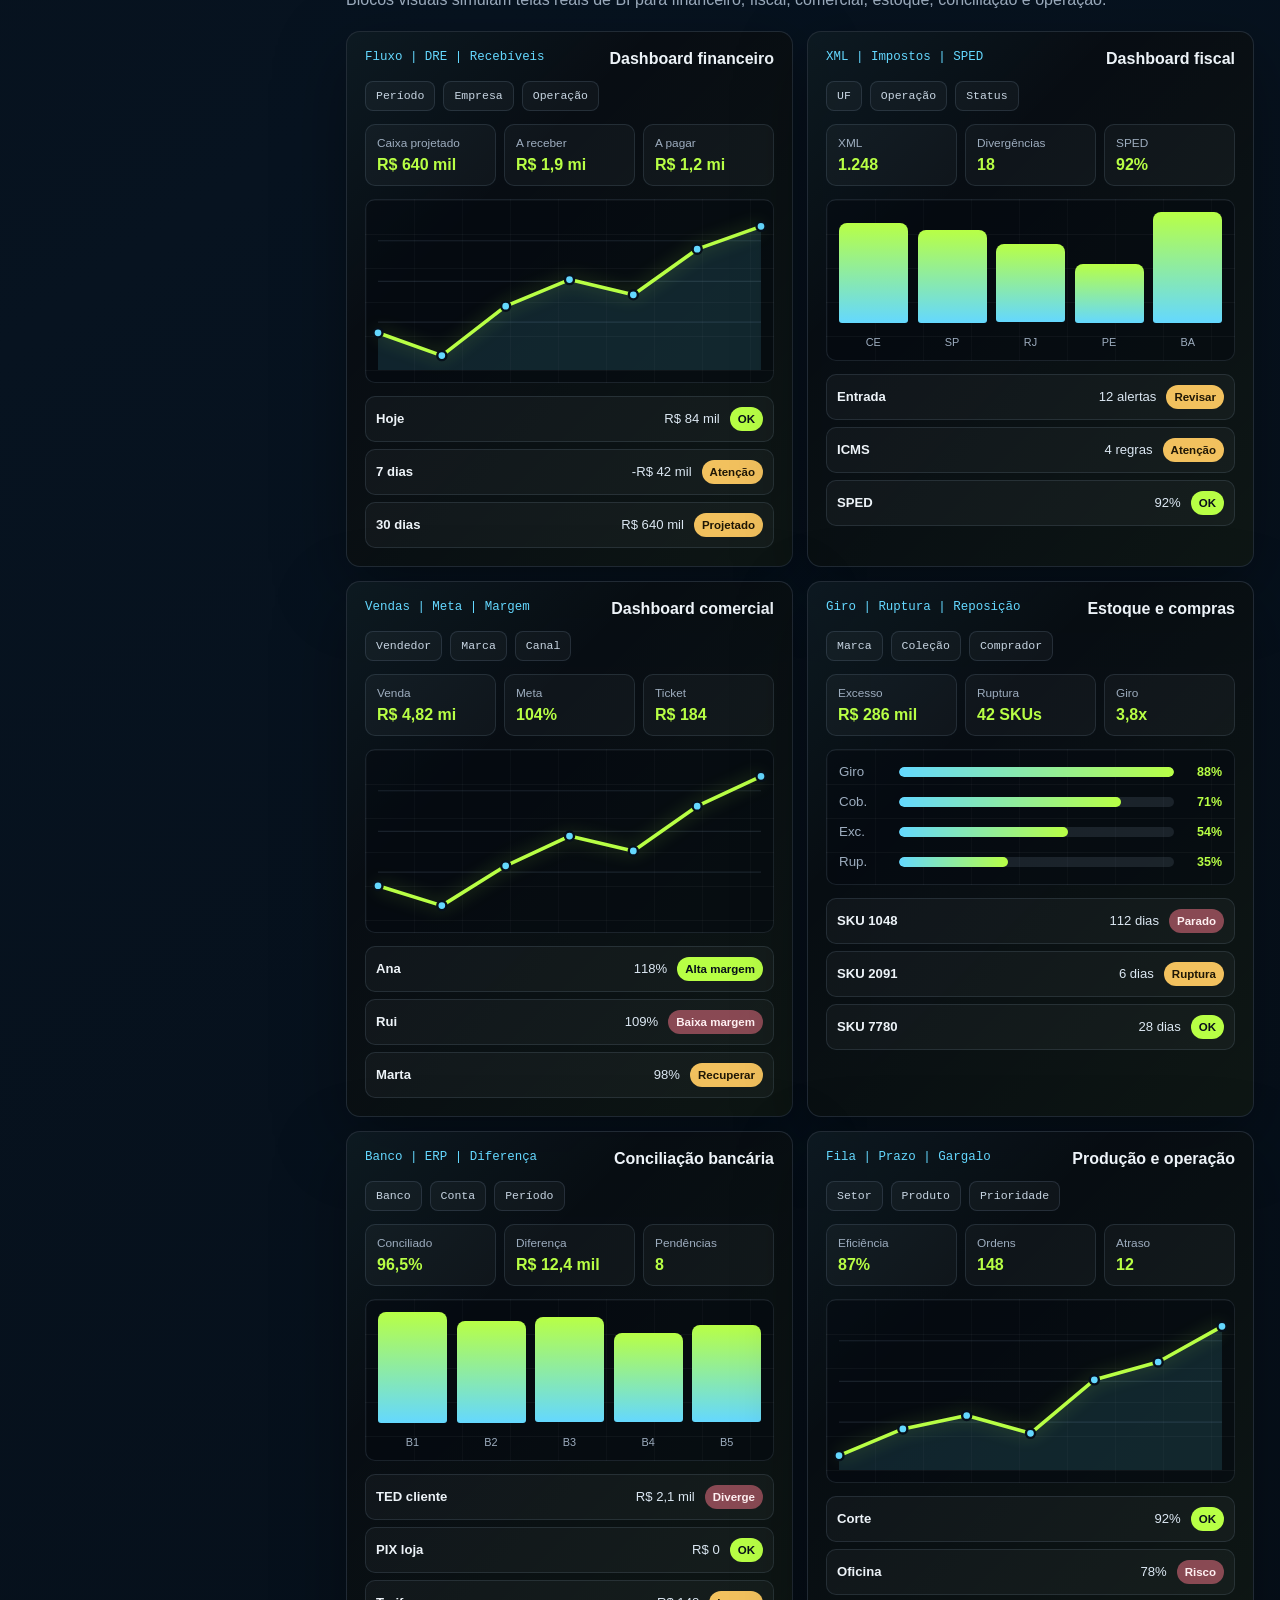
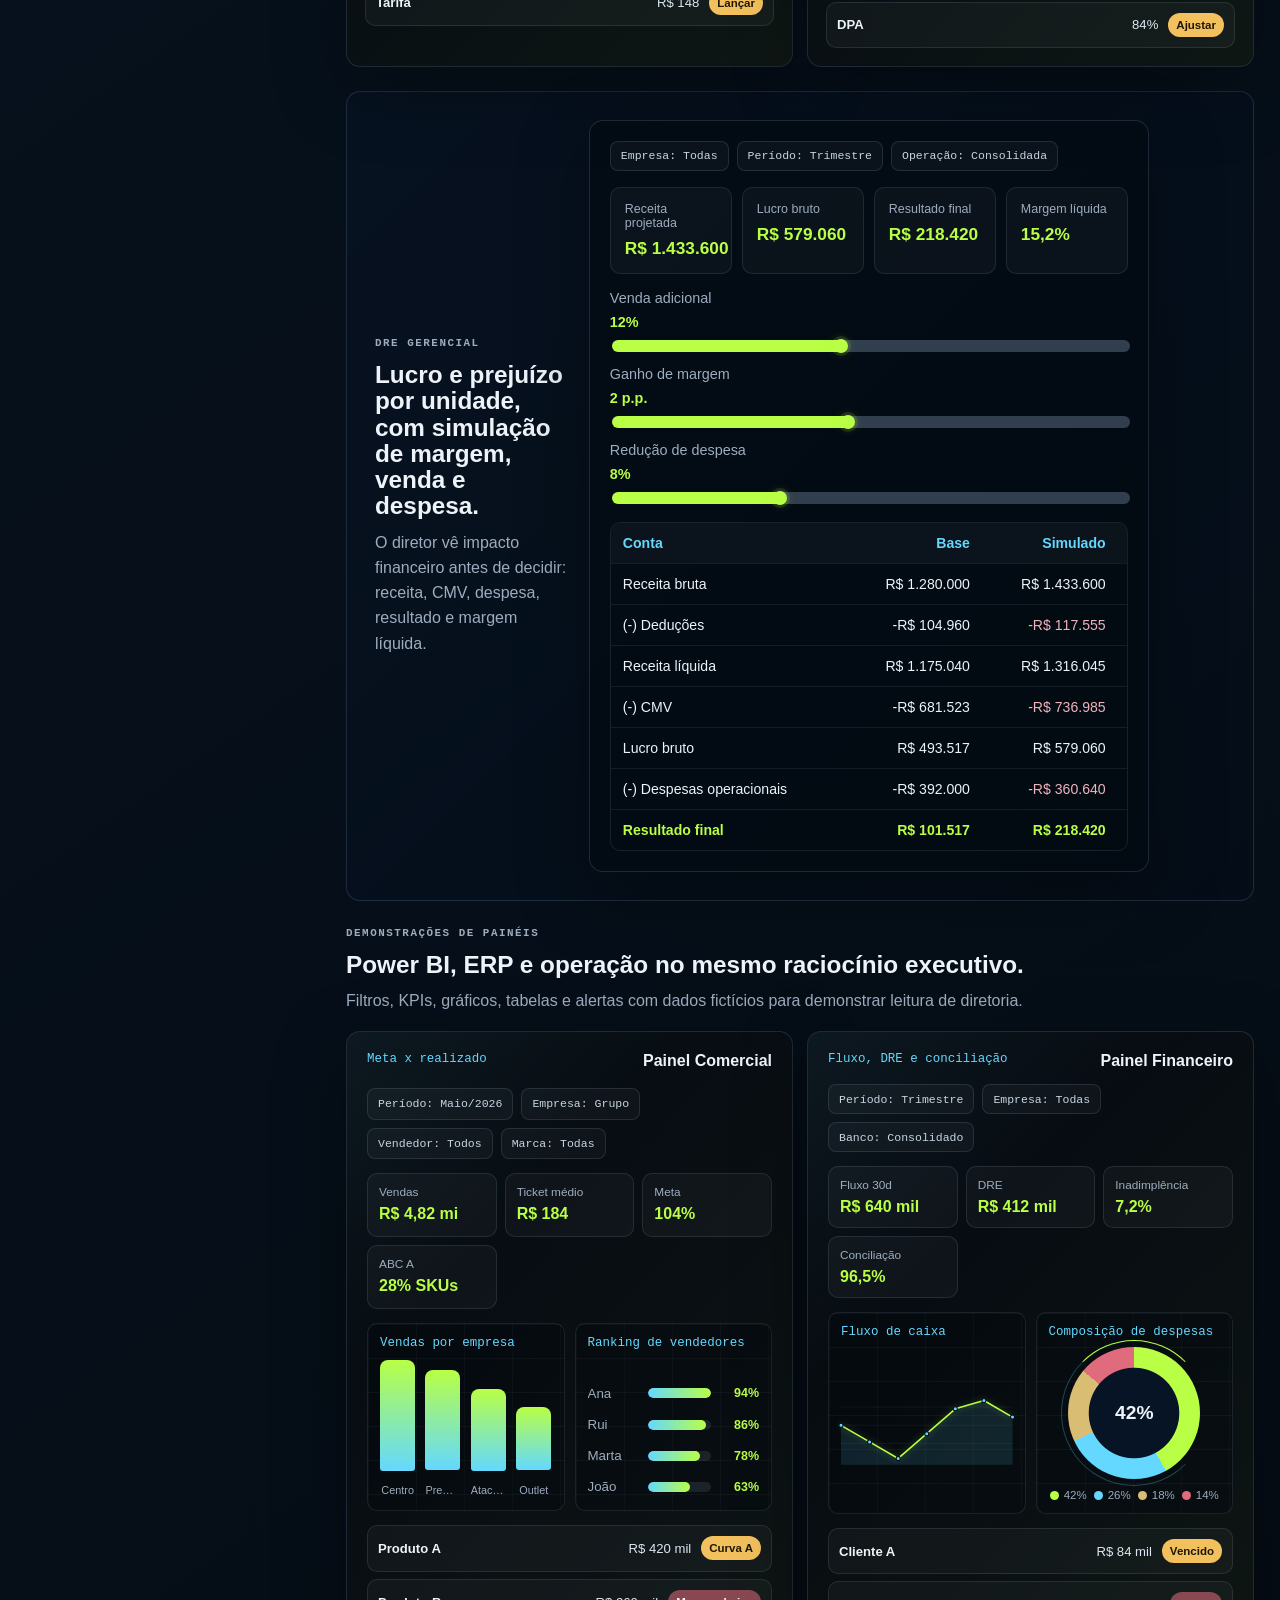
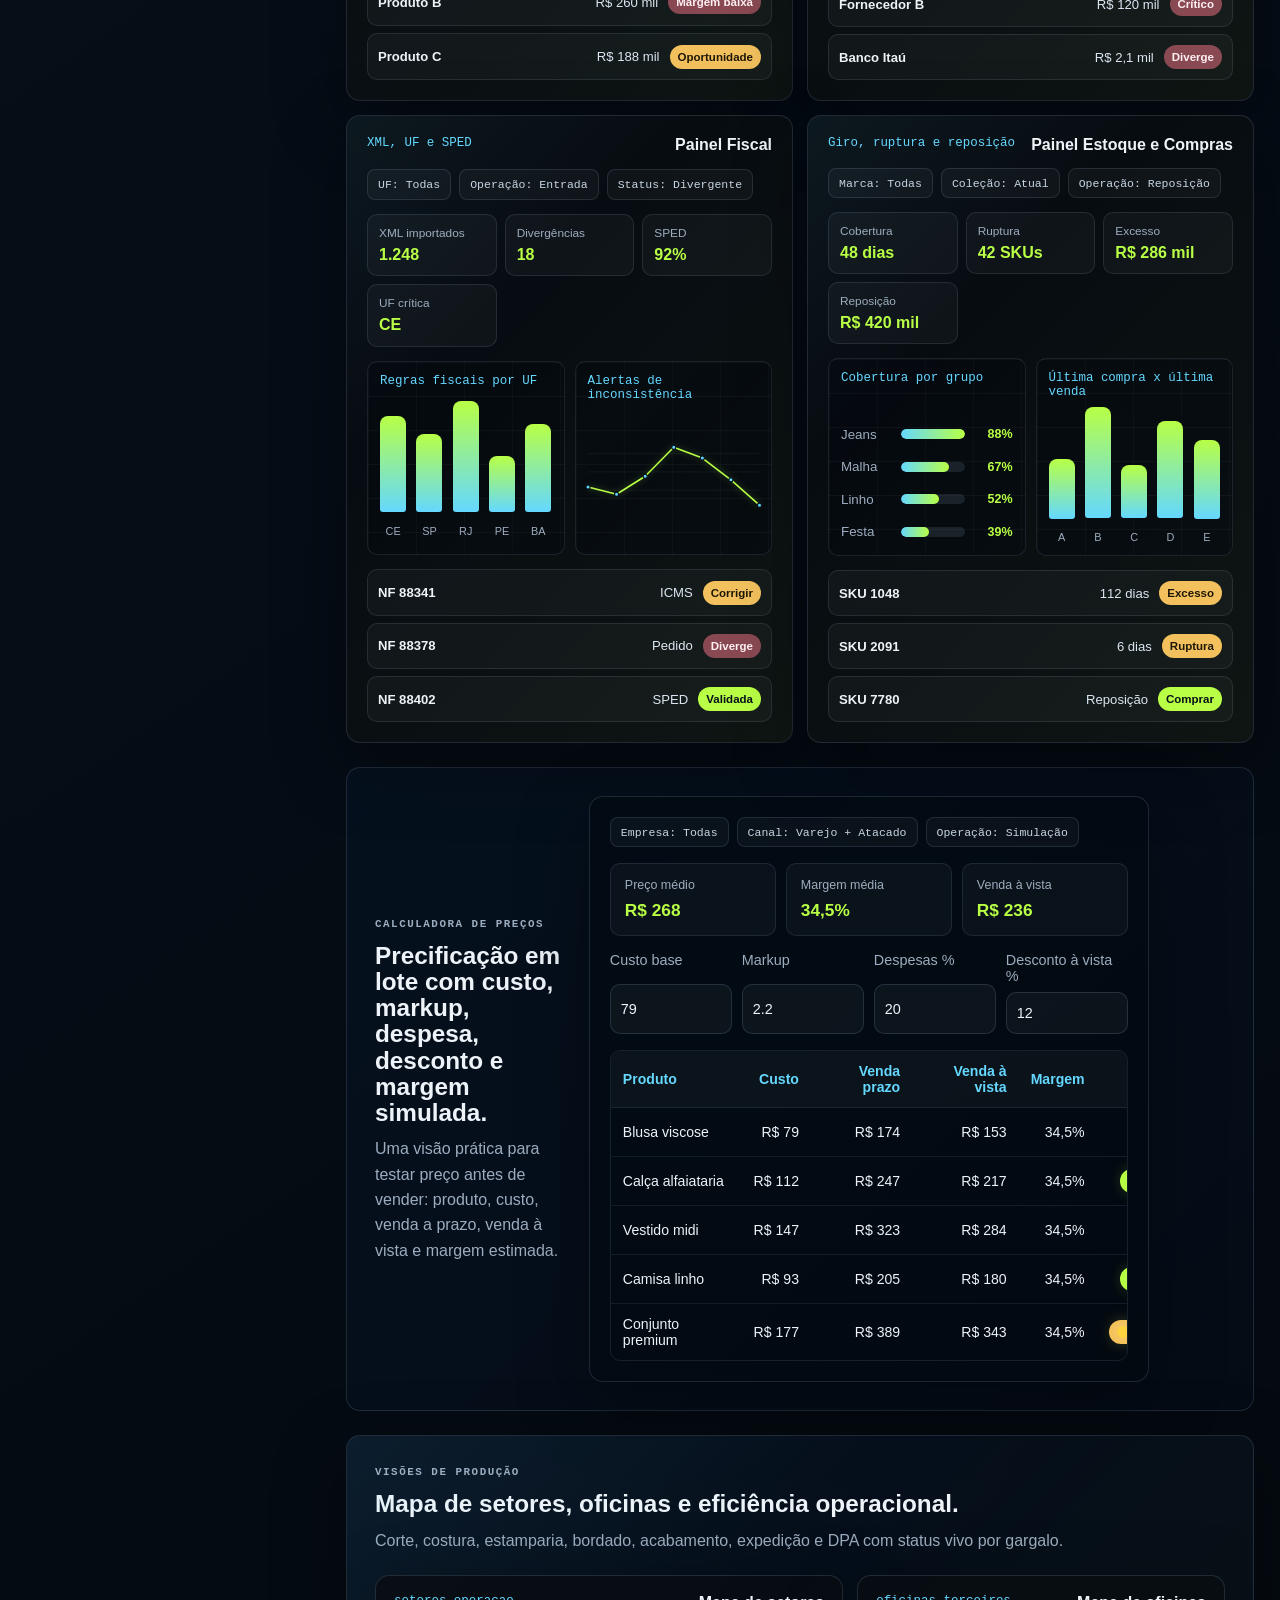
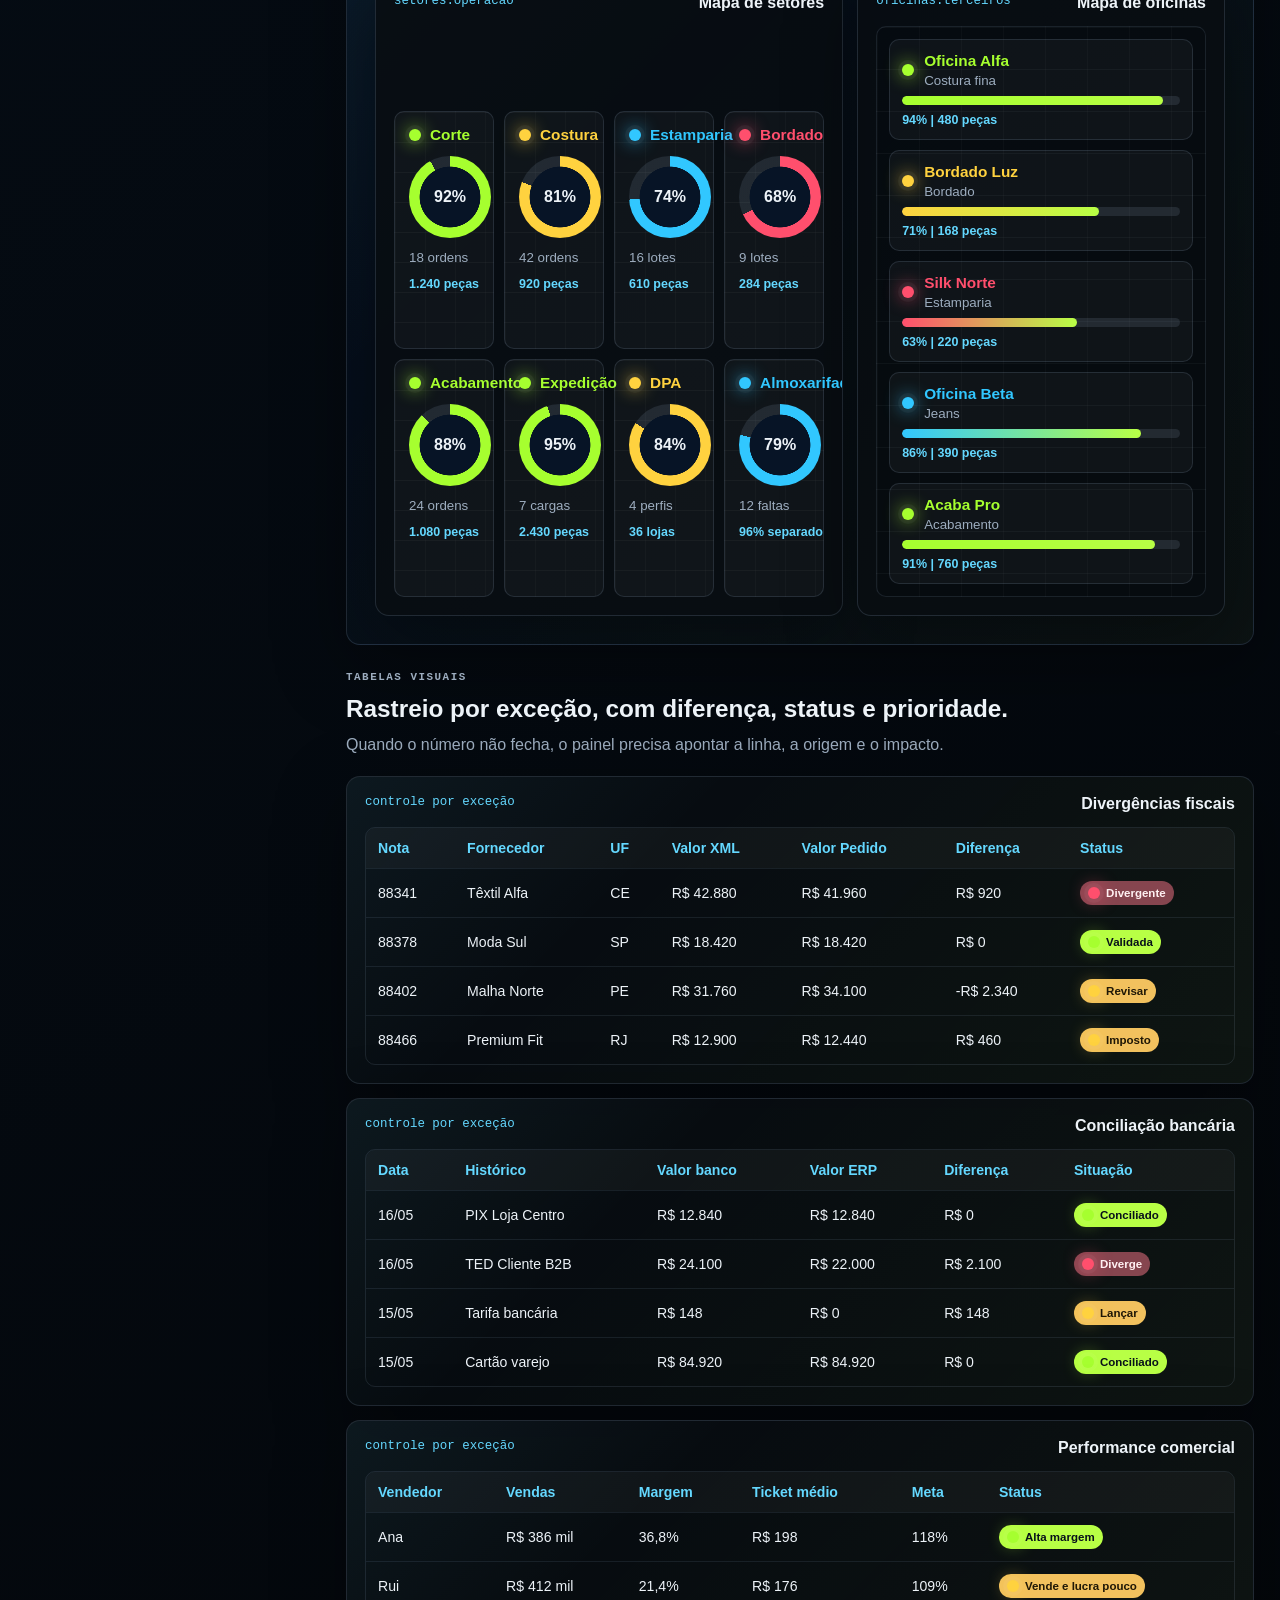
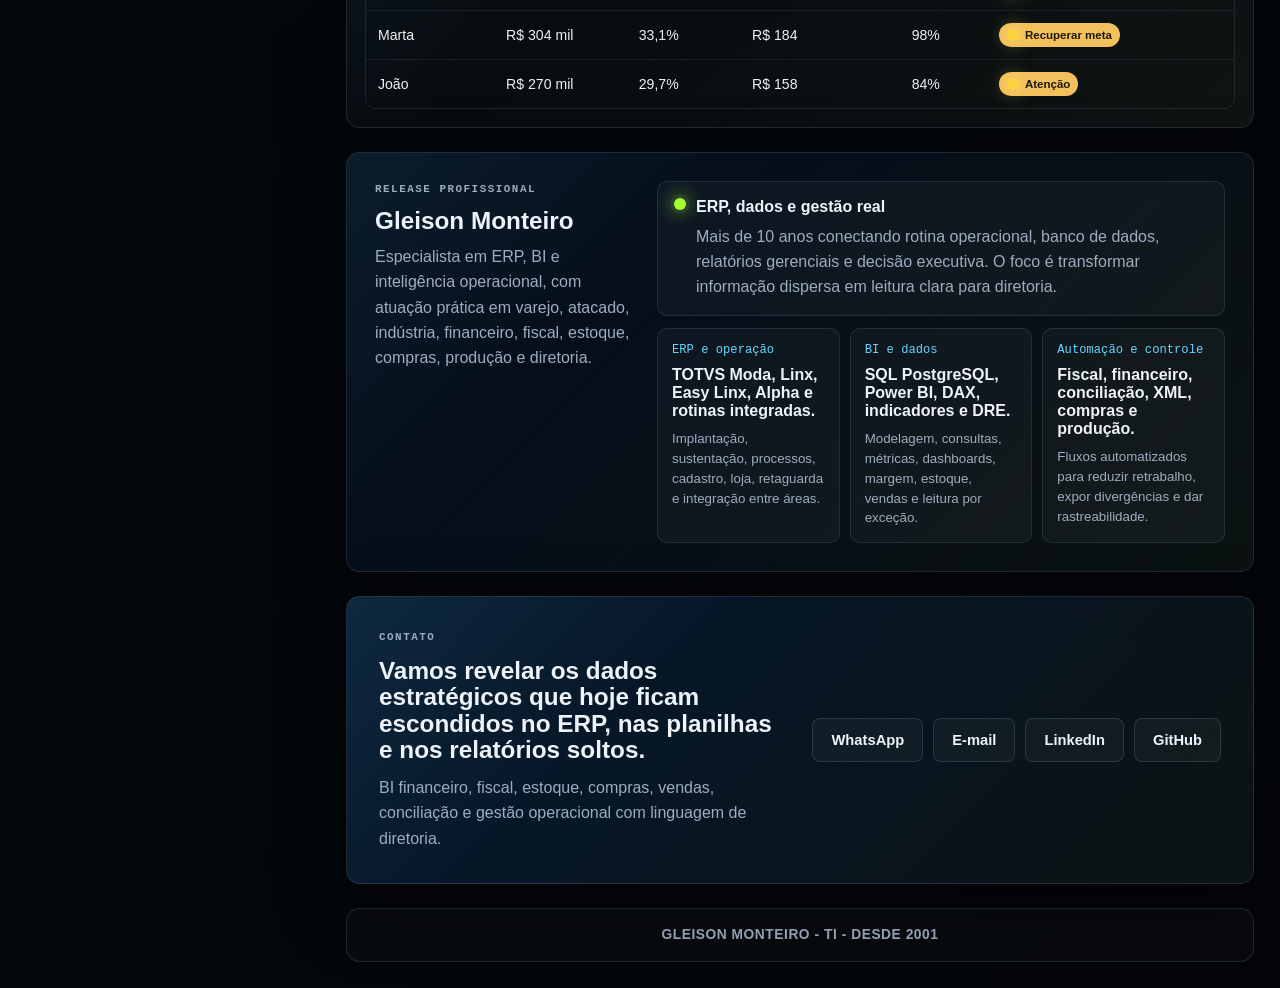
==== commit 716ceaee: "Add files via upload" ====
--- a/index.html
+++ b/index.html
@@ -26,18 +26,18 @@
       </a>
 
       <nav class="side-nav" aria-label="Navegação principal">
-        <a class="nav-link" href="#antes-depois"><span>01</span>Antes/Depois</a>
-        <a class="nav-link" href="#aplicativos"><span>02</span>Aplicativos</a>
-        <a class="nav-link" href="#solucoes"><span>03</span>Áreas</a>
-        <a class="nav-link" href="#automacoes"><span>04</span>Automações</a>
-        <a class="nav-link" href="#demonstracoes"><span>05</span>Demonstrações</a>
-        <a class="nav-link" href="#financeiro"><span>06</span>DRE</a>
-        <a class="nav-link is-active" href="#inicio"><span>07</span>Início</a>
-        <a class="nav-link" href="#precificacao"><span>08</span>Precificação</a>
-        <a class="nav-link" href="#producao"><span>09</span>Produção</a>
-        <a class="nav-link" href="#release"><span>10</span>Release</a>
+        <a class="nav-link is-active" href="#inicio"><span>01</span>Início</a>
+        <a class="nav-link" href="#automacoes"><span>02</span>Automações</a>
+        <a class="nav-link" href="#antes-depois"><span>03</span>Antes/Depois</a>
+        <a class="nav-link" href="#visoes"><span>04</span>Visões</a>
+        <a class="nav-link" href="#aplicativos"><span>05</span>Aplicativos</a>
+        <a class="nav-link" href="#solucoes"><span>06</span>Áreas</a>
+        <a class="nav-link" href="#financeiro"><span>07</span>DRE</a>
+        <a class="nav-link" href="#demonstracoes"><span>08</span>Demonstrações</a>
+        <a class="nav-link" href="#precificacao"><span>09</span>Precificação</a>
+        <a class="nav-link" href="#producao"><span>10</span>Produção</a>
         <a class="nav-link" href="#tabelas"><span>11</span>Tabelas</a>
-        <a class="nav-link" href="#visoes"><span>12</span>Visões</a>
+        <a class="nav-link" href="#release"><span>12</span>Release</a>
         <a class="nav-link" href="#contato"><span>13</span>Contato</a>
       </nav>
 
@@ -108,6 +108,70 @@
 
       <section class="metric-strip" id="metricStrip"></section>
 
+      <section id="automacoes" class="automation-section section-panel reveal">
+        <div class="section-heading">
+          <p class="eyebrow">Automações</p>
+          <h2>Decisão com rastreio: da nota ao SPED.</h2>
+          <p>Entrada de XML, validação, conferência, cálculo, lançamento e auditoria em um fluxo visual monitorado.</p>
+        </div>
+        <div class="automation-showcase">
+          <div class="automation-flow" id="automationFlow"></div>
+          <div class="automation-side">
+            <div class="robot-gif" aria-label="Robô animado monitorando automações fiscais">
+              <div class="robot-core">
+                <span class="robot-eye"></span>
+                <span class="robot-eye"></span>
+                <span class="robot-status"></span>
+              </div>
+              <div class="robot-body"></div>
+              <div class="send-orbit orbit-a"></div>
+              <div class="send-orbit orbit-b"></div>
+              <div class="send-orbit orbit-c"></div>
+              <div class="contact-dot dot-a"></div>
+              <div class="contact-dot dot-b"></div>
+              <div class="contact-dot dot-c"></div>
+            </div>
+            <div class="whatsapp-gif-card" aria-label="Animação de card executivo enviado automaticamente pelo WhatsApp">
+              <div class="dispatch-visual" aria-hidden="true">
+                <span class="dispatch-clock">agenda</span>
+                <span class="dispatch-fly-card">
+                  <i></i>
+                  <i></i>
+                </span>
+                <span class="dispatch-wa">WA</span>
+              </div>
+              <div class="dispatch-phone">
+                <div class="dispatch-top">
+                  <span class="status-dot status-green"></span>
+                  <strong>WhatsApp Diretoria</strong>
+                  <small>programado</small>
+                </div>
+                <div class="dispatch-card">
+                  <span>Card executivo</span>
+                  <strong>R$ 4,82 mi</strong>
+                  <small>vendas | atendimento | ranking | alertas</small>
+                  <i></i>
+                </div>
+                <div class="dispatch-message">Envio automático conforme programação solicitada.</div>
+              </div>
+              <div class="dispatch-schedule">
+                <span>12h</span>
+                <span>17h</span>
+                <span>22h</span>
+              </div>
+            </div>
+          </div>
+        </div>
+      </section>
+
+      <section id="antes-depois" class="content-section">
+        <div class="section-heading reveal">
+          <p class="eyebrow">O que o cliente enxerga</p>
+          <h2>A diretoria deixa de depender de achismo, relatório atrasado e planilha manual.</h2>
+        </div>
+        <div class="before-after-grid" id="beforeAfter"></div>
+      </section>
+
       <section id="visoes" class="content-section">
         <div class="section-heading reveal">
           <p class="eyebrow">Visões que a diretoria passa a ter</p>
@@ -115,48 +179,6 @@
           <p>Leitura estratégica por empresa, vendedor, produto, marca, operação, cliente, compra, estoque e fiscal.</p>
         </div>
         <div class="director-grid" id="directorViews"></div>
-      </section>
-
-      <section id="solucoes" class="content-section">
-        <div class="section-heading reveal">
-          <p class="eyebrow">Vitrine de negócios</p>
-          <h2>Operação espalhada transformada em painéis de gestão.</h2>
-          <p>Blocos visuais simulam telas reais de BI para financeiro, fiscal, comercial, estoque, conciliação e operação.</p>
-        </div>
-        <div class="solution-grid" id="solutionGrid"></div>
-      </section>
-
-      <section id="demonstracoes" class="content-section">
-        <div class="section-heading reveal">
-          <p class="eyebrow">Demonstrações de Painéis</p>
-          <h2>Power BI, ERP e operação no mesmo raciocínio executivo.</h2>
-          <p>Filtros, KPIs, gráficos, tabelas e alertas com dados fictícios para demonstrar leitura de diretoria.</p>
-        </div>
-        <div class="demo-grid" id="demoPanels"></div>
-      </section>
-
-      <section id="producao" class="production-section section-panel reveal">
-        <div class="section-heading">
-          <p class="eyebrow">Visões de produção</p>
-          <h2>Mapa de setores, oficinas e eficiência operacional.</h2>
-          <p>Corte, costura, estamparia, bordado, acabamento, expedição e DPA com status vivo por gargalo.</p>
-        </div>
-        <div class="production-layout">
-          <div class="production-map-card">
-            <div class="dashboard-top">
-              <span>setores.operacao</span>
-              <strong>Mapa de setores</strong>
-            </div>
-            <div class="sector-map" id="sectorMap"></div>
-          </div>
-          <div class="production-map-card">
-            <div class="dashboard-top">
-              <span>oficinas.terceiros</span>
-              <strong>Mapa de oficinas</strong>
-            </div>
-            <div class="workshop-map" id="workshopMap"></div>
-          </div>
-        </div>
       </section>
 
       <section id="aplicativos" class="app-section section-panel reveal">
@@ -210,6 +232,63 @@
             </article>
           </div>
         </div>
+      </section>
+
+      <section id="solucoes" class="content-section">
+        <div class="section-heading reveal">
+          <p class="eyebrow">Vitrine de negócios</p>
+          <h2>Operação espalhada transformada em painéis de gestão.</h2>
+          <p>Blocos visuais simulam telas reais de BI para financeiro, fiscal, comercial, estoque, conciliação e operação.</p>
+        </div>
+        <div class="solution-grid" id="solutionGrid"></div>
+      </section>
+
+      <section id="financeiro" class="content-section split-section">
+        <div class="section-heading reveal">
+          <p class="eyebrow">DRE gerencial</p>
+          <h2>Lucro e prejuízo por unidade, com simulação de margem, venda e despesa.</h2>
+          <p>O diretor vê impacto financeiro antes de decidir: receita, CMV, despesa, resultado e margem líquida.</p>
+        </div>
+        <div class="dre-simulator reveal" id="dreSimulator">
+          <div class="filter-bar">
+            <span>Empresa: Todas</span>
+            <span>Período: Trimestre</span>
+            <span>Operação: Consolidada</span>
+          </div>
+          <div class="dre-results">
+            <div><span>Receita projetada</span><strong id="dreRevenue">R$ 0</strong></div>
+            <div><span>Lucro bruto</span><strong id="dreGross">R$ 0</strong></div>
+            <div><span>Resultado final</span><strong id="dreProfit">R$ 0</strong></div>
+            <div><span>Margem líquida</span><strong id="dreMargin">0%</strong></div>
+          </div>
+          <div class="dre-controls">
+            <label>Venda adicional <strong id="salesLiftValue">0%</strong><input id="salesLift" type="range" min="-10" max="40" value="12"></label>
+            <label>Ganho de margem <strong id="marginLiftValue">0 p.p.</strong><input id="marginLift" type="range" min="-3" max="8" value="2"></label>
+            <label>Redução de despesa <strong id="expenseCutValue">0%</strong><input id="expenseCut" type="range" min="0" max="25" value="8"></label>
+          </div>
+          <div class="dre-table-wrap">
+            <table class="dre-table" aria-label="Composição simulada da DRE">
+              <thead>
+                <tr>
+                  <th>Conta</th>
+                  <th>Base</th>
+                  <th>Simulado</th>
+                  <th>% Receita</th>
+                </tr>
+              </thead>
+              <tbody id="dreTableBody"></tbody>
+            </table>
+          </div>
+        </div>
+      </section>
+
+      <section id="demonstracoes" class="content-section">
+        <div class="section-heading reveal">
+          <p class="eyebrow">Demonstrações de Painéis</p>
+          <h2>Power BI, ERP e operação no mesmo raciocínio executivo.</h2>
+          <p>Filtros, KPIs, gráficos, tabelas e alertas com dados fictícios para demonstrar leitura de diretoria.</p>
+        </div>
+        <div class="demo-grid" id="demoPanels"></div>
       </section>
 
       <section id="precificacao" class="content-section split-section price-section">
@@ -253,6 +332,30 @@
         </div>
       </section>
 
+      <section id="producao" class="production-section section-panel reveal">
+        <div class="section-heading">
+          <p class="eyebrow">Visões de produção</p>
+          <h2>Mapa de setores, oficinas e eficiência operacional.</h2>
+          <p>Corte, costura, estamparia, bordado, acabamento, expedição e DPA com status vivo por gargalo.</p>
+        </div>
+        <div class="production-layout">
+          <div class="production-map-card">
+            <div class="dashboard-top">
+              <span>setores.operacao</span>
+              <strong>Mapa de setores</strong>
+            </div>
+            <div class="sector-map" id="sectorMap"></div>
+          </div>
+          <div class="production-map-card">
+            <div class="dashboard-top">
+              <span>oficinas.terceiros</span>
+              <strong>Mapa de oficinas</strong>
+            </div>
+            <div class="workshop-map" id="workshopMap"></div>
+          </div>
+        </div>
+      </section>
+
       <section id="tabelas" class="content-section">
         <div class="section-heading reveal">
           <p class="eyebrow">Tabelas visuais</p>
@@ -260,109 +363,6 @@
           <p>Quando o número não fecha, o painel precisa apontar a linha, a origem e o impacto.</p>
         </div>
         <div class="table-grid" id="visualTables"></div>
-      </section>
-
-      <section id="automacoes" class="automation-section section-panel reveal">
-        <div class="section-heading">
-          <p class="eyebrow">Automações</p>
-          <h2>Decisão com rastreio: da nota ao SPED.</h2>
-          <p>Entrada de XML, validação, conferência, cálculo, lançamento e auditoria em um fluxo visual monitorado.</p>
-        </div>
-        <div class="automation-showcase">
-          <div class="automation-flow" id="automationFlow"></div>
-          <div class="automation-side">
-            <div class="robot-gif" aria-label="Robô animado monitorando automações fiscais">
-              <div class="robot-core">
-                <span class="robot-eye"></span>
-                <span class="robot-eye"></span>
-                <span class="robot-status"></span>
-              </div>
-              <div class="robot-body"></div>
-              <div class="send-orbit orbit-a"></div>
-              <div class="send-orbit orbit-b"></div>
-              <div class="send-orbit orbit-c"></div>
-              <div class="contact-dot dot-a"></div>
-              <div class="contact-dot dot-b"></div>
-              <div class="contact-dot dot-c"></div>
-            </div>
-            <div class="whatsapp-gif-card" aria-label="Animação de card executivo enviado automaticamente pelo WhatsApp">
-              <div class="dispatch-visual" aria-hidden="true">
-                <span class="dispatch-clock">agenda</span>
-                <span class="dispatch-fly-card">
-                  <i></i>
-                  <i></i>
-                </span>
-                <span class="dispatch-wa">WA</span>
-              </div>
-              <div class="dispatch-phone">
-                <div class="dispatch-top">
-                  <span class="status-dot status-green"></span>
-                  <strong>WhatsApp Diretoria</strong>
-                  <small>programado</small>
-                </div>
-                <div class="dispatch-card">
-                  <span>Card executivo</span>
-                  <strong>R$ 4,82 mi</strong>
-                  <small>vendas | atendimento | ranking | alertas</small>
-                  <i></i>
-                </div>
-                <div class="dispatch-message">Envio automático conforme programação solicitada.</div>
-              </div>
-              <div class="dispatch-schedule">
-                <span>12h</span>
-                <span>17h</span>
-                <span>22h</span>
-              </div>
-            </div>
-          </div>
-        </div>
-      </section>
-
-      <section id="antes-depois" class="content-section">
-        <div class="section-heading reveal">
-          <p class="eyebrow">O que o cliente enxerga</p>
-          <h2>A diretoria deixa de depender de achismo, relatório atrasado e planilha manual.</h2>
-        </div>
-        <div class="before-after-grid" id="beforeAfter"></div>
-      </section>
-
-      <section id="financeiro" class="content-section split-section">
-        <div class="section-heading reveal">
-          <p class="eyebrow">DRE gerencial</p>
-          <h2>Lucro e prejuízo por unidade, com simulação de margem, venda e despesa.</h2>
-          <p>O diretor vê impacto financeiro antes de decidir: receita, CMV, despesa, resultado e margem líquida.</p>
-        </div>
-        <div class="dre-simulator reveal" id="dreSimulator">
-          <div class="filter-bar">
-            <span>Empresa: Todas</span>
-            <span>Período: Trimestre</span>
-            <span>Operação: Consolidada</span>
-          </div>
-          <div class="dre-results">
-            <div><span>Receita projetada</span><strong id="dreRevenue">R$ 0</strong></div>
-            <div><span>Lucro bruto</span><strong id="dreGross">R$ 0</strong></div>
-            <div><span>Resultado final</span><strong id="dreProfit">R$ 0</strong></div>
-            <div><span>Margem líquida</span><strong id="dreMargin">0%</strong></div>
-          </div>
-          <div class="dre-controls">
-            <label>Venda adicional <strong id="salesLiftValue">0%</strong><input id="salesLift" type="range" min="-10" max="40" value="12"></label>
-            <label>Ganho de margem <strong id="marginLiftValue">0 p.p.</strong><input id="marginLift" type="range" min="-3" max="8" value="2"></label>
-            <label>Redução de despesa <strong id="expenseCutValue">0%</strong><input id="expenseCut" type="range" min="0" max="25" value="8"></label>
-          </div>
-          <div class="dre-table-wrap">
-            <table class="dre-table" aria-label="Composição simulada da DRE">
-              <thead>
-                <tr>
-                  <th>Conta</th>
-                  <th>Base</th>
-                  <th>Simulado</th>
-                  <th>% Receita</th>
-                </tr>
-              </thead>
-              <tbody id="dreTableBody"></tbody>
-            </table>
-          </div>
-        </div>
       </section>
 
       <section id="release" class="release-section section-panel reveal">
